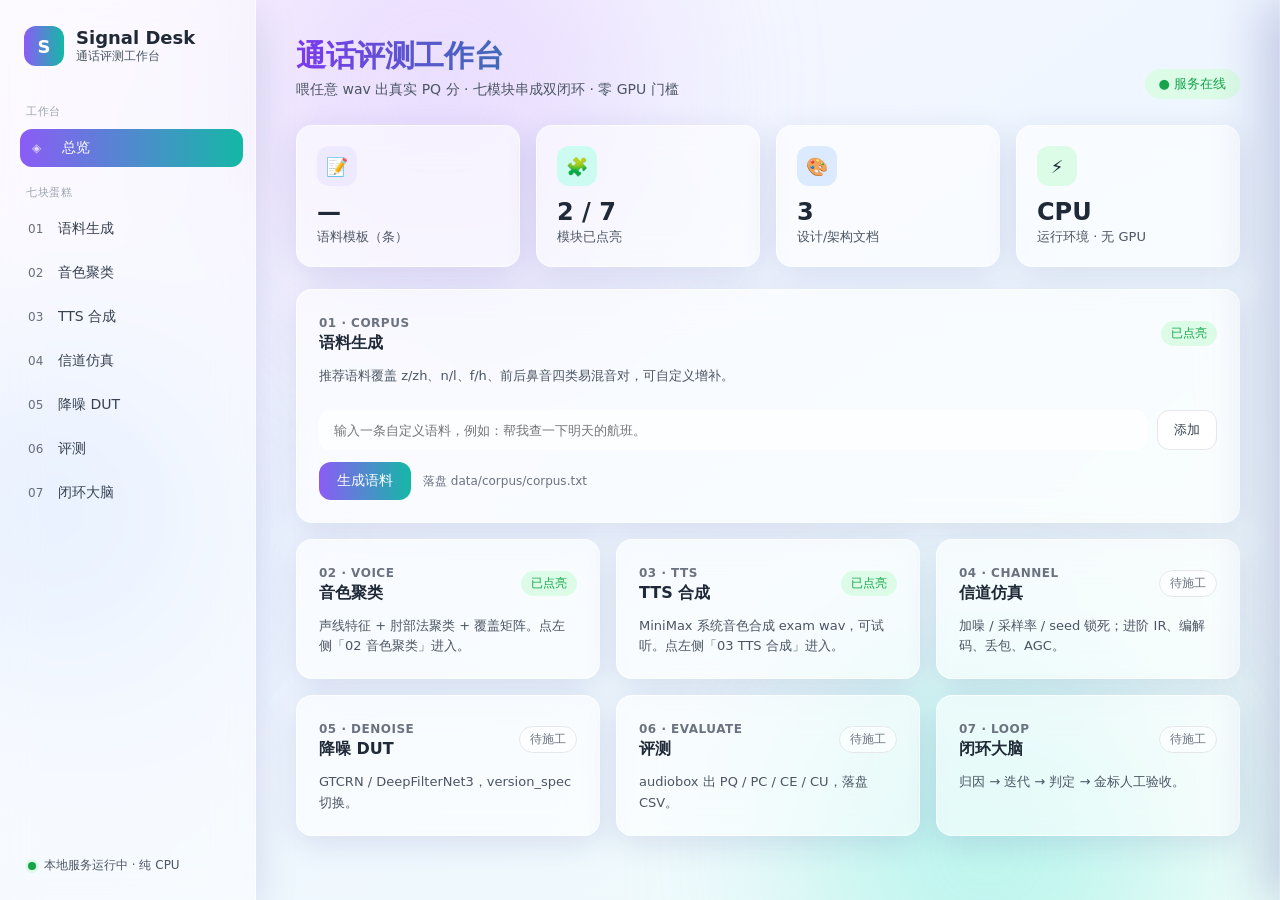
==== app/index.html @ 575373d8 "feat: 前三块最小闭环 + Aurora Glass UI 与 TTS 音色库/榜单抽屉" ====
<!DOCTYPE html>
<html lang="zh-CN">
<head>
<meta charset="UTF-8">
<meta name="viewport" content="width=device-width, initial-scale=1.0">
<title>Signal Desk · 通话评测工作台</title>
<style>
  :root {
    --grad-brand: linear-gradient(to right, #8B5CF6, #14B8A6);
    --grad-heading: linear-gradient(to right, #7C3AED, #0D9488);
    --purple-500: #8B5CF6; --purple-600: #7C3AED;
    --teal-500: #14B8A6; --teal-600: #0D9488;
    --gray-800: #1F2937; --gray-700: #374151; --gray-600: #4B5563;
    --gray-500: #6B7280; --gray-400: #9CA3AF; --gray-200: #E5E7EB; --gray-100: #F3F4F6;
    --ok: #16A34A; --ok-bg: #DCFCE7;
    --bad: #DC2626; --bad-bg: #FEE2E2;
    --info: #2563EB; --info-bg: #DBEAFE;
    --glass: rgba(255,255,255,.58); --glass-border: rgba(255,255,255,.7); --glass-blur: 18px;
    --r-sm: 8px; --r-md: 12px; --r-lg: 16px; --r-full: 9999px;
    --shadow-card: 0 8px 32px rgba(31,38,135,.12);
    --shadow-hover: 0 16px 40px rgba(31,38,135,.2);
    --t-fast: 150ms; --t-base: 250ms; --t-slow: 400ms;
    --ease-out: cubic-bezier(.2,0,0,1); --ease-io: cubic-bezier(.4,0,.2,1);
    --font-sans: ui-sans-serif, system-ui, -apple-system, "Segoe UI", Roboto, "Microsoft YaHei", sans-serif;
  }
  * { box-sizing: border-box; margin: 0; padding: 0; }
  html { scroll-behavior: smooth; }
  body { font-family: var(--font-sans); color: var(--gray-800); background: linear-gradient(to bottom right,#FAF5FF,#EFF6FF,#F0FDFA); min-height: 100vh; display: flex; overflow-x: hidden; }
  .blob { position: fixed; border-radius: 50%; filter: blur(90px); opacity: .35; z-index: 0; pointer-events: none; }
  .blob.b1 { width: 420px; height: 420px; background: #D8B4FE; top: -120px; left: 18%; animation: blob 7s infinite; }
  .blob.b2 { width: 380px; height: 380px; background: #5EEAD4; bottom: -140px; right: 8%; animation: blob 7s infinite; animation-delay: 2s; }
  .blob.b3 { width: 300px; height: 300px; background: #93C5FD; top: 40%; left: -100px; animation: blob 7s infinite; animation-delay: 4s; }

  aside { width: 256px; flex-shrink: 0; background: rgba(255,255,255,.45); backdrop-filter: blur(var(--glass-blur)); -webkit-backdrop-filter: blur(var(--glass-blur)); border-right: 1px solid rgba(255,255,255,.6); box-shadow: 0 12px 40px rgba(31,38,135,.15); padding: 22px 16px; display: flex; flex-direction: column; gap: 6px; position: sticky; top: 0; height: 100vh; z-index: 2; }
  .brand { display: flex; align-items: center; gap: 12px; padding: 4px 8px 20px; }
  .brand .logo { width: 40px; height: 40px; border-radius: var(--r-md); background: var(--grad-brand); display: flex; align-items: center; justify-content: center; color: #fff; font-weight: 600; font-size: 18px; }
  .brand .t { font-size: 18px; font-weight: 600; } .brand .s { font-size: 12px; color: var(--gray-600); }
  .nav-label { font-size: 11px; color: var(--gray-400); letter-spacing: .6px; padding: 12px 10px 4px; text-transform: uppercase; }
  .nav-item { display: flex; align-items: center; gap: 10px; padding: 10px 12px; border-radius: var(--r-md); color: var(--gray-700); font-size: 14px; text-decoration: none; cursor: pointer; transition: transform var(--t-base) var(--ease-io), background var(--t-base) var(--ease-io), color var(--t-base) var(--ease-io); }
  .nav-item:hover { background: rgba(255,255,255,.55); transform: translateX(4px); }
  .nav-item.active { background: var(--grad-brand); color: #fff; transform: translateX(4px); font-weight: 500; }
  .nav-item .num { font-size: 12px; opacity: .75; width: 20px; flex-shrink: 0; }
  .aside-foot { margin-top: auto; padding: 14px 12px 4px; display: flex; align-items: center; gap: 8px; font-size: 12px; color: var(--gray-600); }
  .dot-live { width: 8px; height: 8px; border-radius: 50%; background: var(--ok); box-shadow: 0 0 0 3px var(--ok-bg); }

  main { flex: 1; position: relative; z-index: 1; padding: 36px 40px 60px; max-width: 1280px; margin: 0 auto; width: 100%; }
  .page-head { display: flex; align-items: flex-end; justify-content: space-between; gap: 16px; margin-bottom: 26px; }
  h1 { font-size: 30px; font-weight: 600; letter-spacing: -.4px; background-image: var(--grad-heading); -webkit-background-clip: text; background-clip: text; color: transparent; }
  .subtitle { color: var(--gray-600); font-size: 14px; margin-top: 4px; }
  .chip-live { display: inline-flex; align-items: center; gap: 8px; background: var(--ok-bg); color: var(--ok); border-radius: var(--r-full); padding: 6px 14px; font-size: 13px; font-weight: 500; white-space: nowrap; }
  .back { display: inline-flex; align-items: center; gap: 6px; background: #fff; border: 1px solid var(--gray-200); border-radius: var(--r-md); padding: 8px 14px; font-size: 13px; color: var(--gray-700); cursor: pointer; transition: all var(--t-fast) var(--ease-out); }
  .back:hover { border-color: var(--purple-500); color: var(--purple-600); }
  .head-actions { display: flex; align-items: center; gap: 8px; }

  .kpis { display: grid; grid-template-columns: repeat(4,1fr); gap: 16px; margin-bottom: 22px; }
  .kpi { background: var(--glass); backdrop-filter: blur(var(--glass-blur)); -webkit-backdrop-filter: blur(var(--glass-blur)); border: 1px solid var(--glass-border); border-radius: var(--r-lg); padding: 20px; box-shadow: var(--shadow-card); transition: transform 300ms var(--ease-io), box-shadow 300ms var(--ease-io); }
  .kpi:hover { transform: translateY(-3px); box-shadow: var(--shadow-hover); }
  .kpi .ico { width: 40px; height: 40px; border-radius: var(--r-md); display: flex; align-items: center; justify-content: center; font-size: 18px; margin-bottom: 12px; }
  .kpi .val { font-size: 24px; font-weight: 600; font-variant-numeric: tabular-nums; }
  .kpi .lab { font-size: 13px; color: var(--gray-600); margin-top: 2px; }
  .i-purple { background: #EDE9FE; } .i-teal { background: #CCFBF1; } .i-blue { background: #DBEAFE; } .i-green { background: #DCFCE7; }

  .cards { display: grid; grid-template-columns: repeat(3,1fr); gap: 16px; }
  .card { background: var(--glass); backdrop-filter: blur(var(--glass-blur)); -webkit-backdrop-filter: blur(var(--glass-blur)); border: 1px solid var(--glass-border); border-radius: var(--r-lg); padding: 22px; box-shadow: var(--shadow-card); display: flex; flex-direction: column; gap: 12px; transition: transform 300ms var(--ease-io), box-shadow 300ms var(--ease-io); animation: fadeUp var(--t-slow) var(--ease-out) backwards; }
  .card:hover { transform: translateY(-3px); box-shadow: var(--shadow-hover); }
  .card.wide { grid-column: span 3; }
  .card .top { display: flex; justify-content: space-between; align-items: center; }
  .card .num { color: var(--gray-500); font-size: 12px; font-weight: 600; letter-spacing: .5px; }
  .card h2 { font-size: 16px; margin-top: 2px; }
  .card p { color: var(--gray-600); font-size: 13px; line-height: 1.55; }
  .badge { font-size: 12px; padding: 4px 10px; border-radius: var(--r-full); font-weight: 500; white-space: nowrap; }
  .badge.on { background: var(--ok-bg); color: var(--ok); } .badge.off { background: rgba(255,255,255,.6); color: var(--gray-500); border: 1px solid var(--gray-200); }

  .items { list-style: none; display: flex; flex-direction: column; gap: 8px; }
  .item { display: flex; align-items: center; gap: 10px; background: rgba(255,255,255,.65); border: 1px solid rgba(255,255,255,.8); border-radius: var(--r-md); padding: 9px 12px; font-size: 13px; transition: transform var(--t-fast) var(--ease-out); }
  .item:hover { transform: translateX(3px); }
  .item .scene { background: #EDE9FE; color: var(--purple-600); border-radius: var(--r-full); padding: 2px 9px; font-size: 12px; font-weight: 500; white-space: nowrap; }
  .item .text { flex: 1; } .item .covers { color: var(--gray-500); font-size: 12px; white-space: nowrap; }
  .item .del { border: 0; background: none; color: var(--gray-400); font-size: 16px; cursor: pointer; padding: 0 4px; border-radius: 6px; transition: background var(--t-fast); }
  .item .del:hover { background: #FEE2E2; color: #DC2626; }
  .addrow { display: flex; gap: 10px; }
  .addrow input, .field input, .field select { flex: 1; border: 1px solid rgba(255,255,255,.8); border-radius: var(--r-md); padding: 10px 14px; font-size: 13px; font-family: inherit; background: rgba(255,255,255,.65); color: var(--gray-700); transition: box-shadow var(--t-fast) var(--ease-out); }
  .addrow input:focus, .field input:focus, .field select:focus { outline: none; box-shadow: 0 0 0 2px var(--purple-500); }
  button { font-family: inherit; cursor: pointer; border: 0; transition: transform var(--t-fast) var(--ease-out), box-shadow var(--t-base) var(--ease-out), filter var(--t-fast); }
  .btn-primary { padding: 10px 18px; border-radius: var(--r-md); color: #fff; font-size: 14px; background: var(--grad-brand); }
  .btn-primary:hover { box-shadow: 0 10px 20px rgba(124,58,237,.35); } .btn-primary:active { transform: scale(.98); } .btn-primary:disabled { filter: grayscale(.4); cursor: wait; }
  .btn-ghost { padding: 10px 16px; border-radius: var(--r-md); background: #fff; border: 1px solid var(--gray-200); color: var(--gray-700); font-size: 13px; }
  .btn-ghost:hover { border-color: var(--purple-500); color: var(--purple-600); } .btn-ghost:active { transform: scale(.98); }
  .result { display: none; background: rgba(237,233,254,.7); border-radius: var(--r-md); padding: 14px 16px; font-size: 13px; animation: fadeUp 250ms var(--ease-out); }
  .result.show { display: block; } .result .count { font-size: 20px; font-weight: 600; font-variant-numeric: tabular-nums; }
  .chips { display: flex; flex-wrap: wrap; gap: 8px; margin-top: 8px; }
  .chip { background: #fff; border: 1px solid var(--gray-200); border-radius: var(--r-full); padding: 3px 11px; font-size: 12px; } .chip b { font-variant-numeric: tabular-nums; }
  .muted-sm { color: var(--gray-500); font-size: 12px; }

  /* 02 详情 */
  .field { display: flex; flex-direction: column; gap: 6px; }
  .field label { font-size: 12px; color: var(--gray-600); font-weight: 500; }
  .field select { flex: none; width: 140px; }
  .grid-2 { display: grid; grid-template-columns: 1fr 1fr; gap: 16px; }
  .panel { background: var(--glass); backdrop-filter: blur(var(--glass-blur)); -webkit-backdrop-filter: blur(var(--glass-blur)); border: 1px solid var(--glass-border); border-radius: var(--r-lg); padding: 20px; box-shadow: var(--shadow-card); margin-top: 16px; animation: fadeUp var(--t-slow) var(--ease-out); }
  .panel h3 { font-size: 15px; margin-bottom: 12px; }
  .suggest { display: flex; gap: 12px; flex-wrap: wrap; align-items: center; }
  .suggest .chip-big { background: #fff; border: 1px solid var(--gray-200); border-radius: var(--r-md); padding: 10px 16px; }
  .suggest .chip-big b { font-size: 18px; font-variant-numeric: tabular-nums; display: block; }
  .suggest .chip-big span { font-size: 11px; color: var(--gray-500); }
  .warn { background: var(--bad-bg); color: var(--bad); border-radius: var(--r-md); padding: 10px 14px; font-size: 13px; }
  .ok-hint { background: var(--ok-bg); color: var(--ok); border-radius: var(--r-md); padding: 10px 14px; font-size: 13px; }
  svg.chart { width: 100%; height: 160px; display: block; }
  table { width: 100%; border-collapse: collapse; font-size: 13px; }
  th, td { padding: 8px 10px; text-align: left; border-bottom: 1px solid var(--gray-200); }
  th { color: var(--gray-500); font-weight: 500; font-size: 12px; }
  .matrix th, .matrix td { text-align: center; }
  .matrix td.zero { color: var(--gray-400); }
  .cluster-name { font-weight: 500; }
  .rep { color: var(--gray-500); font-size: 12px; word-break: break-all; }

  /* 03 TTS 音色库 */
  .synth-form { display: flex; flex-direction: column; gap: 14px; }
  .current-voice { display: inline-flex; align-items: center; gap: 10px; background: rgba(255,255,255,.7); border: 1px solid rgba(255,255,255,.9); border-radius: var(--r-md); padding: 10px 14px; min-height: 42px; font-size: 14px; color: var(--gray-700); }
  .current-voice .placeholder { color: var(--gray-400); }
  .current-voice .av { width: 28px; height: 28px; border-radius: 50%; background: var(--grad-brand); color: #fff; display: inline-flex; align-items: center; justify-content: center; font-size: 12px; font-weight: 600; flex-shrink: 0; }
  .voice-library { margin-top: 16px; }
  .lib-head { display: flex; align-items: center; justify-content: space-between; gap: 12px; flex-wrap: wrap; margin-bottom: 12px; }
  .tabs { display: inline-flex; gap: 6px; background: rgba(255,255,255,.45); border: 1px solid rgba(255,255,255,.6); border-radius: var(--r-full); padding: 4px; }
  .tab { padding: 6px 12px; border-radius: var(--r-full); font-size: 13px; color: var(--gray-600); background: transparent; }
  .tab b { font-weight: 600; font-variant-numeric: tabular-nums; }
  .tab.active { background: var(--grad-brand); color: #fff; }
  .search input { min-width: 240px; border: 1px solid rgba(255,255,255,.8); border-radius: var(--r-full); padding: 8px 14px; font-size: 13px; background: rgba(255,255,255,.65); color: var(--gray-700); }
  .search input:focus { outline: none; box-shadow: 0 0 0 2px var(--purple-500); }
  .voice-grid { display: grid; grid-template-columns: repeat(3, 1fr); gap: 20px; }
  .voice-card { position: relative; background: var(--glass); backdrop-filter: blur(var(--glass-blur)); -webkit-backdrop-filter: blur(var(--glass-blur)); border: 1px solid var(--glass-border); border-radius: var(--r-lg); padding: 20px; box-shadow: var(--shadow-card); display: flex; flex-direction: column; gap: 10px; transition: transform var(--t-base) var(--ease-io), box-shadow var(--t-base) var(--ease-io), border-color var(--t-base); animation: fadeUp var(--t-slow) var(--ease-out) backwards; }
  .voice-card:hover { transform: translateY(-3px); box-shadow: var(--shadow-hover); }
  .voice-card.selected { border-color: var(--purple-500); box-shadow: 0 0 0 2px rgba(139,92,246,.25), var(--shadow-card); }
  .voice-top { display: flex; align-items: center; gap: 12px; padding-right: 52px; }
  .voice-avatar { width: 44px; height: 44px; border-radius: 50%; background: var(--grad-brand); color: #fff; display: flex; align-items: center; justify-content: center; font-size: 18px; font-weight: 600; flex-shrink: 0; }
  .voice-name { font-weight: 600; font-size: 15px; line-height: 1.25; white-space: nowrap; overflow: hidden; text-overflow: ellipsis; }
  .voice-desc { color: var(--gray-500); font-size: 12px; line-height: 1.45; display: -webkit-box; -webkit-line-clamp: 2; -webkit-box-orient: vertical; overflow: hidden; }
  .voice-id { color: var(--gray-400); font-size: 10px; white-space: nowrap; overflow: hidden; text-overflow: ellipsis; font-variant-numeric: tabular-nums; }
  .voice-actions { display: flex; gap: 10px; margin-top: auto; }
  .voice-actions .btn-sm { flex: 1; }
  .btn-sm { padding: 6px 12px; border-radius: var(--r-md); font-size: 12px; border: 1px solid var(--gray-200); background: #fff; color: var(--gray-700); }
  .btn-sm:hover { border-color: var(--purple-500); color: var(--purple-600); }
  .btn-sm.primary { background: var(--grad-brand); color: #fff; border: 0; }
  .btn-sm.primary:hover { box-shadow: 0 8px 16px rgba(124,58,237,.3); }
  .btn-sm:disabled { filter: grayscale(.4); cursor: wait; }
  .kind-badge { position: absolute; top: 16px; right: 16px; font-size: 11px; padding: 3px 8px; border-radius: var(--r-full); font-weight: 500; }
  .kind-badge.system { background: #EDE9FE; color: var(--purple-600); }
  .kind-badge.cloning { background: #CCFBF1; color: var(--teal-600); }
  .kind-badge.generation { background: #DBEAFE; color: var(--info); }
  .voice-audio { width: 100%; margin-top: 2px; }
  .pager { display: flex; align-items: center; justify-content: center; gap: 12px; margin-top: 16px; }
  .pager-info { color: var(--gray-500); font-size: 13px; font-variant-numeric: tabular-nums; }
  .pager .btn-sm { padding: 7px 14px; font-size: 13px; }
  .pager button:disabled { opacity: .45; cursor: not-allowed; }
  .sheet-mask { position: fixed; inset: 0; background: rgba(17,24,39,.35); backdrop-filter: blur(2px); -webkit-backdrop-filter: blur(2px); z-index: 20; opacity: 0; pointer-events: none; transition: opacity var(--t-slow) var(--ease-out); }
  .sheet { position: fixed; top: 0; right: 0; height: 100vh; width: min(1240px, 96vw); background: rgba(255,255,255,.82); backdrop-filter: blur(24px); -webkit-backdrop-filter: blur(24px); border-left: 1px solid var(--glass-border); box-shadow: -16px 0 48px rgba(31,38,135,.22); z-index: 21; transform: translateX(100%); transition: transform var(--t-slow) var(--ease-out); display: flex; flex-direction: column; padding: 24px; gap: 16px; }
  .sheet.open { transform: translateX(0); }
  .sheet-mask.open { opacity: 1; pointer-events: auto; }
  .sheet-head { display: flex; align-items: center; justify-content: space-between; gap: 12px; }
  .sheet-head h2 { font-size: 18px; margin-top: 2px; }
  .sheet-close { width: 34px; height: 34px; border-radius: var(--r-md); background: #fff; border: 1px solid var(--gray-200); color: var(--gray-600); font-size: 18px; line-height: 1; flex-shrink: 0; }
  .sheet-close:hover { border-color: var(--purple-500); color: var(--purple-600); }
  .lb-actions { display: flex; align-items: center; gap: 12px; flex-wrap: wrap; }
  .lb-actions input { flex: 1; min-width: 240px; max-width: 100%; border: 1px solid rgba(255,255,255,.8); border-radius: var(--r-md); padding: 9px 12px; font-size: 13px; background: rgba(255,255,255,.65); color: var(--gray-700); }
  .lb-actions input:focus { outline: none; box-shadow: 0 0 0 2px var(--purple-500); }
  .lb-legend { background: rgba(237,233,254,.55); border: 1px solid rgba(255,255,255,.7); border-radius: var(--r-md); font-size: 12px; color: var(--gray-600); }
  .lb-legend summary { display: flex; align-items: center; gap: 8px; flex-wrap: wrap; cursor: pointer; padding: 9px 12px; list-style: none; }
  .lb-legend summary::-webkit-details-marker { display: none; }
  .lg-tag { background: var(--grad-brand); color: #fff; border-radius: var(--r-full); padding: 2px 9px; font-weight: 500; font-size: 11px; }
  .lg-body { display: flex; flex-direction: column; gap: 6px; padding: 0 12px 10px; }
  .lg-note { color: var(--gray-400); }
  .lb-frame { flex: 1; width: 100%; min-height: 0; border: 1px solid var(--gray-200); border-radius: var(--r-md); background: #fff; }

  @keyframes fadeUp { from { opacity: 0; transform: translateY(8px); } to { opacity: 1; transform: none; } }
  @keyframes blob { 0%{transform:translate(0,0) scale(1);} 33%{transform:translate(30px,-50px) scale(1.1);} 66%{transform:translate(-20px,20px) scale(.9);} 100%{transform:translate(0,0) scale(1);} }
  @media (min-width: 1600px) { main { max-width: 1520px; } }
  @media (min-width: 1920px) { main { max-width: 1680px; } }
  @media (prefers-reduced-motion: reduce) { *, *::before, *::after { animation: none !important; transition: none !important; } html { scroll-behavior: auto; } }
  @media (max-width: 1100px) { .kpis { grid-template-columns: repeat(2,1fr); } .cards { grid-template-columns: repeat(2,1fr); } .card.wide { grid-column: span 2; } .grid-2 { grid-template-columns: 1fr; } .voice-grid { grid-template-columns: repeat(2,1fr); } }
  @media (max-width: 720px) { .voice-grid { grid-template-columns: 1fr; } .lib-head { flex-direction: column; align-items: stretch; } .search input { width: 100%; min-width: 0; } }
</style>
</head>
<body>
  <div class="blob b1"></div><div class="blob b2"></div><div class="blob b3"></div>

  <aside>
    <div class="brand"><div class="logo">S</div><div><div class="t">Signal Desk</div><div class="s">通话评测工作台</div></div></div>
    <div class="nav-label">工作台</div>
    <a class="nav-item active" onclick="showView('overview')"><span class="num">◈</span>总览</a>
    <div class="nav-label">七块蛋糕</div>
    <a class="nav-item" onclick="showView('overview','m01')"><span class="num">01</span>语料生成</a>
    <a class="nav-item" onclick="showView('voice')"><span class="num">02</span>音色聚类</a>
    <a class="nav-item" onclick="showView('tts')"><span class="num">03</span>TTS 合成</a>
    <a class="nav-item" onclick="showView('overview','m04')"><span class="num">04</span>信道仿真</a>
    <a class="nav-item" onclick="showView('overview','m05')"><span class="num">05</span>降噪 DUT</a>
    <a class="nav-item" onclick="showView('overview','m06')"><span class="num">06</span>评测</a>
    <a class="nav-item" onclick="showView('overview','m07')"><span class="num">07</span>闭环大脑</a>
    <div class="aside-foot"><span class="dot-live"></span>本地服务运行中 · 纯 CPU</div>
  </aside>

  <main>
    <!-- 总览视图 -->
    <div id="view-overview">
      <div class="page-head">
        <div><h1>通话评测工作台</h1><div class="subtitle">喂任意 wav 出真实 PQ 分 · 七模块串成双闭环 · 零 GPU 门槛</div></div>
        <span class="chip-live">● 服务在线</span>
      </div>
      <div class="kpis">
        <div class="kpi"><div class="ico i-purple">📝</div><div class="val" id="kpiCorpus">—</div><div class="lab">语料模板（条）</div></div>
        <div class="kpi"><div class="ico i-teal">🧩</div><div class="val">2 / 7</div><div class="lab">模块已点亮</div></div>
        <div class="kpi"><div class="ico i-blue">🎨</div><div class="val">3</div><div class="lab">设计/架构文档</div></div>
        <div class="kpi"><div class="ico i-green">⚡</div><div class="val">CPU</div><div class="lab">运行环境 · 无 GPU</div></div>
      </div>
      <div class="cards">
        <section class="card wide" id="m01" style="animation-delay:40ms">
          <div class="top"><div><span class="num">01 · CORPUS</span><h2>语料生成</h2></div><span class="badge on">已点亮</span></div>
          <p>推荐语料覆盖 z/zh、n/l、f/h、前后鼻音四类易混音对，可自定义增补。</p>
          <ul class="items" id="items"></ul>
          <div class="addrow"><input id="customInput" type="text" maxlength="60" placeholder="输入一条自定义语料，例如：帮我查一下明天的航班。"><button class="btn-ghost" onclick="addCustom()">添加</button></div>
          <div style="display:flex;align-items:center;gap:12px;"><button class="btn-primary" id="genBtn" onclick="generate()">生成语料</button><span class="muted-sm">落盘 data/corpus/corpus.txt</span></div>
          <div class="result" id="result"><div><span class="count" id="count">0</span> 条 · <span class="muted-sm" id="status"></span></div><div class="chips" id="chips"></div></div>
        </section>
        <section class="card" id="m02" style="animation-delay:80ms"><div class="top"><div><span class="num">02 · VOICE</span><h2>音色聚类</h2></div><span class="badge on">已点亮</span></div><p>声线特征 + 肘部法聚类 + 覆盖矩阵。点左侧「02 音色聚类」进入。</p></section>
        <section class="card" id="m03" style="animation-delay:120ms"><div class="top"><div><span class="num">03 · TTS</span><h2>TTS 合成</h2></div><span class="badge on">已点亮</span></div><p>MiniMax 系统音色合成 exam wav，可试听。点左侧「03 TTS 合成」进入。</p></section>
        <section class="card" id="m04" style="animation-delay:160ms"><div class="top"><div><span class="num">04 · CHANNEL</span><h2>信道仿真</h2></div><span class="badge off">待施工</span></div><p>加噪 / 采样率 / seed 锁死；进阶 IR、编解码、丢包、AGC。</p></section>
        <section class="card" id="m05" style="animation-delay:200ms"><div class="top"><div><span class="num">05 · DENOISE</span><h2>降噪 DUT</h2></div><span class="badge off">待施工</span></div><p>GTCRN / DeepFilterNet3，version_spec 切换。</p></section>
        <section class="card" id="m06" style="animation-delay:240ms"><div class="top"><div><span class="num">06 · EVALUATE</span><h2>评测</h2></div><span class="badge off">待施工</span></div><p>audiobox 出 PQ / PC / CE / CU，落盘 CSV。</p></section>
        <section class="card" id="m07" style="animation-delay:280ms"><div class="top"><div><span class="num">07 · LOOP</span><h2>闭环大脑</h2></div><span class="badge off">待施工</span></div><p>归因 → 迭代 → 判定 → 金标人工验收。</p></section>
      </div>
    </div>

    <!-- 02 音色聚类详情视图 -->
    <div id="view-voice" hidden>
      <div class="page-head">
        <div><h1>音色聚类</h1><div class="subtitle">02 · VOICE · 声线特征提取 + KMeans + 覆盖矩阵</div></div>
        <span class="back" onclick="showView('overview')">← 返回总览</span>
      </div>
      <div class="card">
        <div class="top"><div><span class="num">配置</span><h2>聚类设置</h2></div><span class="badge on">可运行</span></div>
        <div class="grid-2">
          <div class="field"><label>音色样本目录</label><input id="vFolder" type="text" value="C:\Users\Administrator\Desktop\音源"></div>
          <div class="field"><label>簇数 K（自动 = 肘部法 + 轮廓系数）</label>
            <select id="vK">
              <option value="auto" selected>自动建议</option>
              <option value="2">2</option><option value="3">3</option><option value="4">4</option>
              <option value="5">5</option><option value="6">6</option><option value="7">7</option><option value="8">8</option>
            </select>
          </div>
        </div>
        <div style="display:flex;align-items:center;gap:12px;"><button class="btn-primary" id="vBtn" onclick="analyzeVoice()">开始聚类</button><span class="muted-sm">特征：F0 + F1/F2/F3 + MFCC · 落盘 data/voice/</span></div>
      </div>
      <div id="vResult"></div>
    </div>

    <!-- 03 TTS 合成详情视图 -->
    <div id="view-tts" hidden>
      <div class="page-head">
        <div><h1>TTS 合成</h1><div class="subtitle">03 · TTS · MiniMax 音色库 · 选音色合成 exam wav</div></div>
        <div class="head-actions">
          <button class="btn-ghost" onclick="openLeaderboard()">TTS 榜单 ↗</button>
          <span class="back" onclick="showView('overview')">← 返回总览</span>
        </div>
      </div>

      <div class="card">
        <div class="top"><div><span class="num">合成设置</span><h2>文本与音色</h2></div><span class="badge on">可运行</span></div>
        <div class="synth-form">
          <div class="field"><label>文本</label><input id="ttsText" type="text" value="喂，您好，请问有什么可以帮您？"></div>
          <div class="field"><label>当前音色</label><div class="current-voice" id="currentVoice"><span class="placeholder">请从下方音色库选择</span></div></div>
          <div style="display:flex;align-items:center;gap:12px;"><button class="btn-primary" id="ttsBtn" onclick="ttsSynth()">合成</button><span class="muted-sm">key 由后端从本机 .env 读取，前端不接触</span></div>
        </div>
      </div>

      <div class="voice-library">
        <div class="lib-head">
          <div class="search"><input id="voiceSearch" type="text" placeholder="模糊搜索音色名称或 ID" oninput="onVoiceSearch()"></div>
          <div class="tabs" id="voiceTabs">
            <button class="tab active" data-kind="all" onclick="setVoiceKind('all')">全部 <b id="cntAll">0</b></button>
            <button class="tab" data-kind="system" onclick="setVoiceKind('system')">系统 <b id="cntSystem">0</b></button>
            <button class="tab" data-kind="cloning" onclick="setVoiceKind('cloning')">克隆 <b id="cntCloning">0</b></button>
          </div>
        </div>
        <div class="voice-grid" id="voiceGrid"></div>
        <div class="pager">
          <button class="btn-sm" id="prevPage" onclick="changePage(-1)">‹ 上一页</button>
          <span class="pager-info" id="pageInfo">—</span>
          <button class="btn-sm" id="nextPage" onclick="changePage(1)">下一页 ›</button>
        </div>
      </div>

      <div id="ttsResult"></div>
    </div>
  </main>

  <div class="sheet-mask" id="lbMask" onclick="closeLeaderboard()"></div>
  <div class="sheet" id="lbSheet">
    <div class="sheet-head">
      <div><span class="num">实时榜单</span><h2>TTS 实时榜单</h2></div>
      <button class="sheet-close" onclick="closeLeaderboard()" title="关闭">×</button>
    </div>
    <details class="lb-legend">
      <summary>
        <span class="lg-tag">中文对照</span>
        列名中文化 · 品牌/模型名保留原文
      </summary>
      <div class="lg-body">
        <div>Rank 排名 · Range 区间 · Creator 厂商 · Model 模型 · Elo 评分 · 95% CI 置信区间 · Samples 样本数 · Arena Voices 音色数 · Released 发布 · API Pricing 定价</div>
        <div class="lg-note">品牌/模型名（Qwen、MiniMax、Google 等）保留原文</div>
      </div>
    </details>
    <div class="lb-actions">
      <input id="lbUrl" type="text" placeholder="粘贴榜单网址">
      <button class="btn-ghost" onclick="applyLeaderboard()">应用</button>
      <button class="btn-ghost" onclick="openLeaderboardExternal()">新窗口打开 ↗</button>
    </div>
    <iframe id="lbFrame" class="lb-frame" referrerpolicy="no-referrer" translate="no" title="TTS 实时榜单"></iframe>
  </div>

<script>
let items = [];
let voices = [];
let selectedVoiceId = null;
let voiceKind = "all";
let voicePage = 1;
const VOICE_PAGE_SIZE = 12;
const LB_DEFAULT = "https://artificialanalysis.ai/text-to-speech/leaderboard/provider-voice";
function esc(s){ return String(s).replace(/[&<>"']/g,c=>({"&":"&amp;","<":"&lt;",">":"&gt;",'"':"&quot;","'":"&#39;"}[c])); }
function showView(name, anchor){
  document.getElementById("view-overview").hidden = name !== "overview";
  document.getElementById("view-voice").hidden = name !== "voice";
  document.getElementById("view-tts").hidden = name !== "tts";
  document.querySelectorAll(".nav-item").forEach(a=>a.classList.remove("active"));
  const key = name === "overview" ? "◈总览" : (name === "voice" ? "02音色聚类" : (name === "tts" ? "03TTS合成" : "◈总览"));
  const navs = document.querySelectorAll(".nav-item");
  navs.forEach(a=>{ const txt=a.textContent.trim().replace(/\s+/g,""); if(txt.startsWith(key)) a.classList.add("active"); });
  if(name === "overview" && anchor){ const el=document.getElementById(anchor); if(el) el.scrollIntoView({behavior:"smooth"}); }
}
async function init(){
  try{ const r=await fetch("/api/corpus/templates"); const d=await r.json(); items=d.templates.slice(0,4).map(t=>({...t})); document.getElementById("kpiCorpus").textContent=d.templates.length; }catch(e){ items=[]; }
  initTts();
  render();
}

/* ---------- 03 TTS ---------- */
async function initTts(){
  try{
    const r=await fetch("/api/tts/voices"); const d=await r.json();
    voices=d.voices||[];
    voices.sort((a,b)=>((a.description?0:1)-(b.description?0:1)));
    document.getElementById("cntAll").textContent=voices.length;
    document.getElementById("cntSystem").textContent=voices.filter(v=>v.kind==="system").length;
    document.getElementById("cntCloning").textContent=voices.filter(v=>v.kind==="cloning").length;
    const first=voices.find(v=>v.kind==="system")||voices[0];
    if(first) selectVoice(first.voice_id,false);
    renderVoiceLibrary();
  }catch(e){}
}
function setVoiceKind(k){
  voiceKind=k;
  voicePage=1;
  document.querySelectorAll("#voiceTabs .tab").forEach(b=>b.classList.toggle("active",b.dataset.kind===k));
  renderVoiceLibrary();
}
function onVoiceSearch(){
  voicePage=1;
  renderVoiceLibrary();
}
function changePage(d){
  voicePage+=d;
  renderVoiceLibrary();
}
function loadLeaderboard(){
  const url=localStorage.getItem("ttsLeaderboardUrl")||LB_DEFAULT;
  const input=document.getElementById("lbUrl");
  const frame=document.getElementById("lbFrame");
  if(input) input.value=url;
  if(frame && frame.getAttribute("src")!==url) frame.src=url;
}
function applyLeaderboard(){
  const input=document.getElementById("lbUrl");
  const url=(input.value||"").trim();
  if(!url) return;
  localStorage.setItem("ttsLeaderboardUrl",url);
  document.getElementById("lbFrame").src=url;
}
function openLeaderboard(){
  loadLeaderboard();
  document.getElementById("lbMask").classList.add("open");
  document.getElementById("lbSheet").classList.add("open");
  document.body.style.overflow="hidden";
}
function closeLeaderboard(){
  document.getElementById("lbMask").classList.remove("open");
  document.getElementById("lbSheet").classList.remove("open");
  document.body.style.overflow="";
}
function openLeaderboardExternal(){
  const url=(document.getElementById("lbUrl").value||LB_DEFAULT).trim();
  window.open(url,"_blank","noopener");
}
function selectVoice(voice_id,scroll){
  selectedVoiceId=voice_id;
  const v=voices.find(x=>x.voice_id===voice_id);
  const el=document.getElementById("currentVoice");
  if(v){
    el.innerHTML=`<span class="av">${esc((v.name||"音").trim().charAt(0))}</span><span>${esc(v.name)}</span><span class="muted-sm">${esc(v.voice_id)}</span>`;
  }else{
    el.innerHTML=`<span class="placeholder">请从下方音色库选择</span>`;
  }
  renderVoiceLibrary();
  if(scroll) el.scrollIntoView({behavior:"smooth",block:"center"});
}
function renderVoiceLibrary(){
  const q=(document.getElementById("voiceSearch").value||"").trim().toLowerCase();
  const grid=document.getElementById("voiceGrid");
  const list=voices.filter(v=>{
    const okKind=voiceKind==="all"||v.kind===voiceKind;
    const okQ=!q||(v.name||"").toLowerCase().includes(q)||(v.voice_id||"").toLowerCase().includes(q);
    return okKind&&okQ;
  });
  const totalPages=Math.max(1,Math.ceil(list.length/VOICE_PAGE_SIZE));
  if(voicePage>totalPages) voicePage=totalPages;
  if(voicePage<1) voicePage=1;
  const start=(voicePage-1)*VOICE_PAGE_SIZE;
  const pageList=list.slice(start,start+VOICE_PAGE_SIZE);
  const prev=document.getElementById("prevPage");
  const next=document.getElementById("nextPage");
  const info=document.getElementById("pageInfo");
  if(info) info.textContent=`第 ${voicePage} / ${totalPages} 页 · 共 ${list.length} 个`;
  if(prev) prev.disabled=voicePage<=1;
  if(next) next.disabled=voicePage>=totalPages;
  if(!pageList.length){ grid.innerHTML=`<div class="panel" style="margin-top:0;grid-column:1/-1">没有匹配的音色。</div>`; return; }
  grid.innerHTML=pageList.map((v,i)=>{
    const selected=v.voice_id===selectedVoiceId;
    const kindLabel=v.kind==="cloning"?"克隆":(v.kind==="generation"?"生成":"系统");
    return `<div class="voice-card ${selected?"selected":""}" style="animation-delay:${Math.min(i*12,240)}ms">
      ${v.kind?`<span class="kind-badge ${esc(v.kind)}">${kindLabel}</span>`:""}
      <div class="voice-top"><div class="voice-avatar">${esc((v.name||"音").trim().charAt(0))}</div><div class="voice-name" title="${esc(v.name)}">${esc(v.name)}</div></div>
      <div class="voice-desc" title="${esc(v.description||"")}">${esc(v.description||"暂无描述")}</div>
      <div class="voice-id" title="${esc(v.voice_id)}">${esc(v.voice_id)}</div>
      <div class="voice-actions">
        <button class="btn-sm ${selected?"primary":""}" onclick="selectVoice('${esc(v.voice_id)}',true)">${selected?"已选用":"选用"}</button>
        <button class="btn-sm" onclick="previewVoice(this,'${esc(v.voice_id)}')">▶ 试听</button>
      </div>
    </div>`;
  }).join("");
}
async function previewVoice(btn,voice_id){
  btn.disabled=true; btn.textContent="合成中…";
  try{
    const r=await fetch("/api/tts/synthesize",{method:"POST",headers:{"Content-Type":"application/json"},body:JSON.stringify({text:"你好，这是音色试听。",voice_id})});
    const d=await r.json();
    if(d.status!=="ok") throw new Error(d.message||"试听失败");
    const card=btn.closest(".voice-card");
    let a=card.querySelector(".voice-audio");
    if(!a){ a=document.createElement("audio"); a.className="voice-audio"; a.controls=true; card.appendChild(a); }
    a.src="/api/tts/audio/"+encodeURIComponent(d.filename);
    a.play().catch(()=>{});
    btn.textContent="■ 停止";
    btn.onclick=function(){ if(a.paused){ a.play(); btn.textContent="■ 停止"; } else { a.pause(); btn.textContent="▶ 试听"; } };
  }catch(e){
    btn.textContent="▶ 重试";
  }finally{
    btn.disabled=false;
  }
}
async function ttsSynth(){
  if(!selectedVoiceId){ document.getElementById("ttsResult").innerHTML=`<div class="panel"><div class="warn">请先从音色库选用一个音色。</div></div>`; return; }
  const btn=document.getElementById("ttsBtn"); btn.disabled=true; btn.textContent="合成中…";
  const text=document.getElementById("ttsText").value.trim();
  if(!text){ document.getElementById("ttsResult").innerHTML=`<div class="panel"><div class="warn">文本不能为空。</div></div>`; btn.disabled=false; btn.textContent="合成"; return; }
  try{
    const r=await fetch("/api/tts/synthesize",{method:"POST",headers:{"Content-Type":"application/json"},body:JSON.stringify({text,voice_id:selectedVoiceId})});
    const d=await r.json();
    if(d.status!=="ok"){ document.getElementById("ttsResult").innerHTML=`<div class="panel"><div class="warn">${esc(d.message||"失败")}</div></div>`; return; }
    document.getElementById("ttsResult").innerHTML=`
      <div class="panel"><h3>合成结果</h3>
        <audio controls src="/api/tts/audio/${encodeURIComponent(d.filename)}" style="width:100%"></audio>
        <p class="muted-sm" style="margin-top:10px">${esc(d.filename)} · ${(d.bytes/1024).toFixed(1)} KB · 落盘 data/tts/</p>
      </div>`;
  }catch(e){ document.getElementById("ttsResult").innerHTML=`<div class="panel"><div class="warn">调用失败：${esc(e.message)}</div></div>`; }
  finally{ btn.disabled=false; btn.textContent="合成"; }
}
function render(){
  const ul=document.getElementById("items"); ul.innerHTML="";
  items.forEach((it,i)=>{ const li=document.createElement("li"); li.className="item";
    li.innerHTML=`<span class="scene">${esc(it.scene)}</span><span class="text">${esc(it.text)}</span><span class="covers">${esc((it.covers||[]).join(" / "))}</span><button class="del" title="删除" onclick="removeItem(${i})">×</button>`;
    ul.appendChild(li); });
}
function addCustom(){ const inp=document.getElementById("customInput"); const t=inp.value.trim(); if(!t) return; items.push({id:"CUST"+(items.length+1),scene:"自定义",text:t,covers:[]}); inp.value=""; render(); }
function removeItem(i){ items.splice(i,1); render(); }
async function generate(){
  const btn=document.getElementById("genBtn"); btn.disabled=true; btn.textContent="生成中…";
  try{ const r=await fetch("/api/corpus/generate",{method:"POST",headers:{"Content-Type":"application/json"},body:JSON.stringify({items:items.map(({scene,text,covers})=>({scene,text,covers}))})});
    const d=await r.json(); document.getElementById("count").textContent=d.count; document.getElementById("status").textContent=d.file.split(/[\\/]/).slice(-2).join("/");
    const chips=document.getElementById("chips"); chips.innerHTML="";
    for(const [p,n] of Object.entries(d.coverage)){ const s=document.createElement("span"); s.className="chip"; s.innerHTML=p+" · <b>"+n+"</b> 条"; chips.appendChild(s); }
    document.getElementById("result").classList.add("show");
  }catch(e){ alert("调用失败："+e.message); }finally{ btn.disabled=false; btn.textContent="生成语料"; }
}

/* ---------- 02 音色聚类 ---------- */
async function analyzeVoice(){
  const btn=document.getElementById("vBtn"); btn.disabled=true; btn.textContent="聚类中…";
  const folder=document.getElementById("vFolder").value.trim();
  const kSel=document.getElementById("vK").value; const k=kSel==="auto"?null:parseInt(kSel);
  try{
    const r=await fetch("/api/voice/analyze",{method:"POST",headers:{"Content-Type":"application/json"},body:JSON.stringify({folder,k})});
    const d=await r.json();
    if(d.status!=="ok"){ document.getElementById("vResult").innerHTML=`<div class="panel"><div class="warn">${esc(d.message||"失败")}</div></div>`; return; }
    renderVoice(d);
  }catch(e){ document.getElementById("vResult").innerHTML=`<div class="panel"><div class="warn">调用失败：${esc(e.message)}</div></div>`; }
  finally{ btn.disabled=false; btn.textContent="开始聚类"; }
}
function renderVoice(d){
  const s=d.suggestion||{};
  const agree=(s.k_elbow===s.k_silhouette);
  const hint=agree
    ? `<div class="ok-hint">肘部法与轮廓系数一致：建议 K=${s.k_silhouette}，已采用。</div>`
    : `<div class="warn">肘部建议 K=${s.k_elbow}，轮廓系数建议 K=${s.k_silhouette}（当前采用 ${d.n_clusters}）。两法不一致且轮廓系数偏低，说明样本声线重叠较多，建议手动调 K 或补充样本。</div>`;
  document.getElementById("vResult").innerHTML=`
    <div class="panel"><h3>建议簇数</h3>
      <div class="suggest">
        <div class="chip-big"><b>${s.k_elbow}</b><span>肘部法建议</span></div>
        <div class="chip-big"><b>${s.k_silhouette}</b><span>轮廓系数建议</span></div>
        <div class="chip-big"><b>${d.n_clusters}</b><span>本次采用 K</span></div>
      </div>
      <div style="margin-top:10px">${hint}</div>
    </div>
    <div class="panel"><h3>肘部曲线（Inertia 随 K）</h3>${curveSvg(s.curve)}</div>
    <div class="panel"><h3>簇摘要（${d.n_valid} 个样本 · ${d.n_clusters} 簇）</h3>${clustersTable(d.clusters)}</div>
    <div class="panel"><h3>覆盖矩阵（行 = F0 基频档 · 列 = F1 声道档）</h3>${matrixTable(d)}</div>`;
}
function curveSvg(curve){
  if(!curve||!curve.length) return "";
  const w=900,h=150,pad=30;
  const ks=curve.map(c=>c.k);
  const inert=curve.map(c=>c.inertia);
  const imin=Math.min(...inert),imax=Math.max(...inert);
  const x=k=>pad+(k-ks[0])/(ks[ks.length-1]-ks[0])*(w-2*pad);
  const yi=v=>h-pad-(v-imin)/(imax-imin+1e-9)*(h-2*pad);
  let pts=curve.map(c=>`${x(c.k)},${yi(c.inertia)}`).join(" ");
  const elb=curve.find(c=>c.k===((window.__elbowK))); // 占位，不用
  return `<svg class="chart" viewBox="0 0 ${w} ${h}">
    <line x1="${pad}" y1="${h-pad}" x2="${w-pad}" y2="${h-pad}" stroke="#E5E7EB"/>
    <line x1="${pad}" y1="${pad}" x2="${pad}" y2="${h-pad}" stroke="#E5E7EB"/>
    <polyline points="${pts}" fill="none" stroke="#8B5CF6" stroke-width="2.5"/>
    ${curve.map(c=>`<circle cx="${x(c.k)}" cy="${yi(c.inertia)}" r="4" fill="#8B5CF6"><title>K=${c.k} · inertia ${c.inertia}</title></circle>`).join("")}
    ${curve.map(c=>`<text x="${x(c.k)}" y="${h-pad+16}" font-size="11" fill="#6B7280" text-anchor="middle">${c.k}</text>`).join("")}
  </svg>`;
}
function clustersTable(clusters){
  let rows=clusters.map(c=>`<tr>
    <td><b>${esc(c.name)}</b></td><td>${c.count}</td><td>${c.f0_min}~${c.f0_max} Hz</td>
    <td><div>${esc(c.representative)}</div></td></tr>`).join("");
  return `<table><thead><tr><th>簇（客观命名）</th><th>样本数</th><th>F0 范围</th><th>代表样本</th></tr></thead><tbody>${rows}</tbody></table>`;
}
function matrixTable(d){
  const m=d.coverage_matrix, fb=d.f0_bins, f1b=d.f1_bins;
  const max=Math.max(1,...m.flat());
  let head=`<tr><th>F0 \\ F1</th>${f1b.labels.map(l=>`<th>${l}<br><span style="font-weight:400">${f1b.names[f1b.labels.indexOf(l)]}</span></th>`).join("")}</tr>`;
  let body=m.map((row,i)=>{
    let cells=row.map(v=>{
      const a=v/max; const bg=v>0?`background:rgba(139,92,246,${(0.12+a*0.7).toFixed(2)})`:"";
      return `<td class="${v===0?'zero':''}" style="${bg}">${v}</td>`;
    }).join("");
    return `<tr><th>${fb.labels[i]}<br><span style="font-weight:400">${fb.names[i]}</span></th>${cells}</tr>`;
  }).join("");
  return `<table class="matrix"><thead>${head}</thead><tbody>${body}</tbody></table>
    <p class="muted-sm" style="margin-top:8px">空格 = 该人群区间没有样本；颜色越深 = 样本越多。</p>`;
}
init();
const initialView = new URLSearchParams(location.search).get("view");
if (initialView === "voice" || initialView === "tts") showView(initialView);
</script>
</body>
</html>
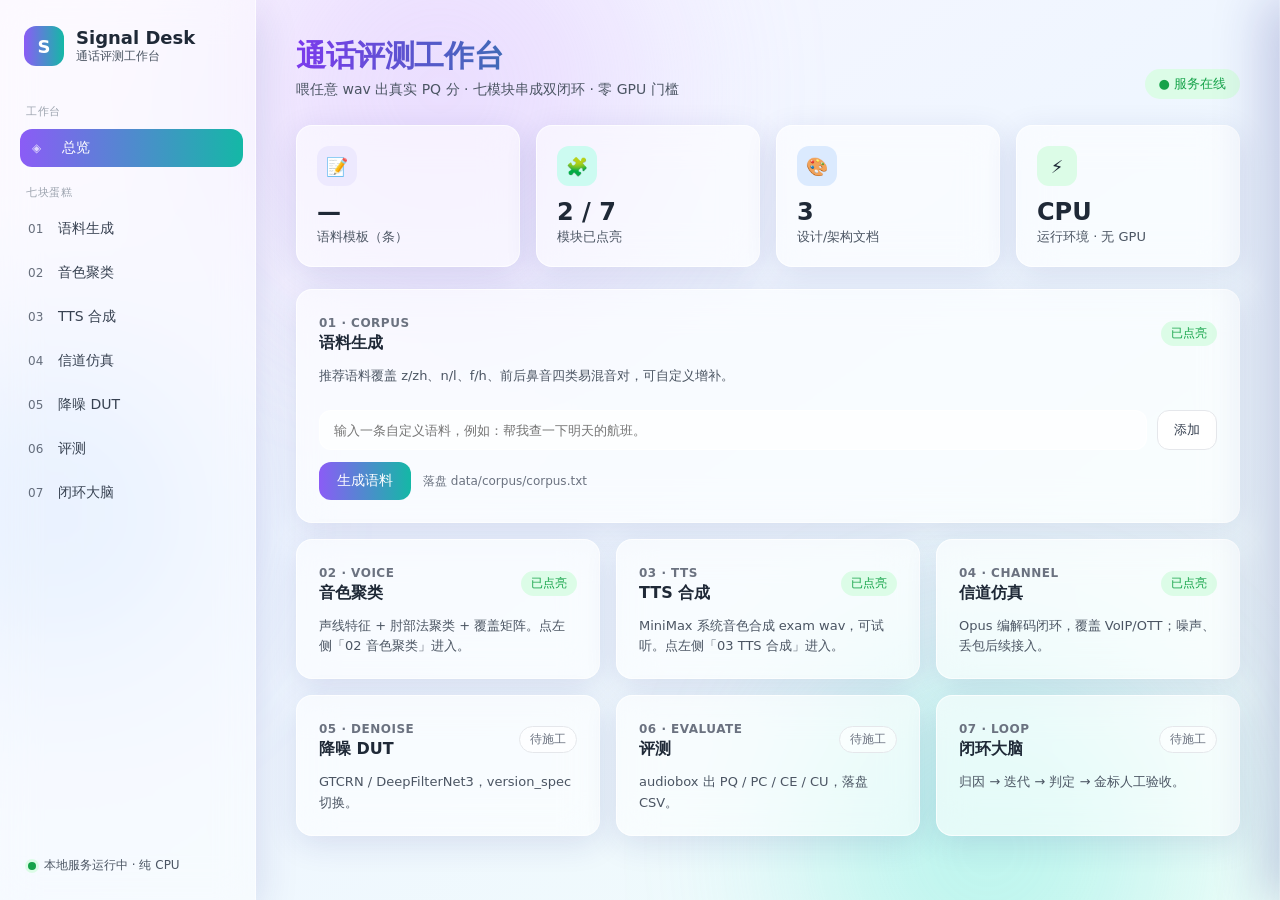
==== commit 6ba50e53: "feat: 04 信道仿真 Opus 编解码闭环 + 03 目录统一到 exam + ADR-002" ====
--- a/app/index.html
+++ b/app/index.html
@@ -191,7 +191,7 @@
     <a class="nav-item" onclick="showView('overview','m01')"><span class="num">01</span>语料生成</a>
     <a class="nav-item" onclick="showView('voice')"><span class="num">02</span>音色聚类</a>
     <a class="nav-item" onclick="showView('tts')"><span class="num">03</span>TTS 合成</a>
-    <a class="nav-item" onclick="showView('overview','m04')"><span class="num">04</span>信道仿真</a>
+    <a class="nav-item" onclick="showView('channel')"><span class="num">04</span>信道仿真</a>
     <a class="nav-item" onclick="showView('overview','m05')"><span class="num">05</span>降噪 DUT</a>
     <a class="nav-item" onclick="showView('overview','m06')"><span class="num">06</span>评测</a>
     <a class="nav-item" onclick="showView('overview','m07')"><span class="num">07</span>闭环大脑</a>
@@ -222,7 +222,7 @@
         </section>
         <section class="card" id="m02" style="animation-delay:80ms"><div class="top"><div><span class="num">02 · VOICE</span><h2>音色聚类</h2></div><span class="badge on">已点亮</span></div><p>声线特征 + 肘部法聚类 + 覆盖矩阵。点左侧「02 音色聚类」进入。</p></section>
         <section class="card" id="m03" style="animation-delay:120ms"><div class="top"><div><span class="num">03 · TTS</span><h2>TTS 合成</h2></div><span class="badge on">已点亮</span></div><p>MiniMax 系统音色合成 exam wav，可试听。点左侧「03 TTS 合成」进入。</p></section>
-        <section class="card" id="m04" style="animation-delay:160ms"><div class="top"><div><span class="num">04 · CHANNEL</span><h2>信道仿真</h2></div><span class="badge off">待施工</span></div><p>加噪 / 采样率 / seed 锁死；进阶 IR、编解码、丢包、AGC。</p></section>
+        <section class="card" id="m04" style="animation-delay:160ms"><div class="top"><div><span class="num">04 · CHANNEL</span><h2>信道仿真</h2></div><span class="badge on">已点亮</span></div><p>Opus 编解码闭环，覆盖 VoIP/OTT；噪声、丢包后续接入。</p></section>
         <section class="card" id="m05" style="animation-delay:200ms"><div class="top"><div><span class="num">05 · DENOISE</span><h2>降噪 DUT</h2></div><span class="badge off">待施工</span></div><p>GTCRN / DeepFilterNet3，version_spec 切换。</p></section>
         <section class="card" id="m06" style="animation-delay:240ms"><div class="top"><div><span class="num">06 · EVALUATE</span><h2>评测</h2></div><span class="badge off">待施工</span></div><p>audiobox 出 PQ / PC / CE / CU，落盘 CSV。</p></section>
         <section class="card" id="m07" style="animation-delay:280ms"><div class="top"><div><span class="num">07 · LOOP</span><h2>闭环大脑</h2></div><span class="badge off">待施工</span></div><p>归因 → 迭代 → 判定 → 金标人工验收。</p></section>
@@ -290,6 +290,25 @@
 
       <div id="ttsResult"></div>
     </div>
+
+    <!-- 04 信道仿真详情视图 -->
+    <div id="view-channel" hidden>
+      <div class="page-head">
+        <div><h1>信道仿真</h1><div class="subtitle">04 · CHANNEL · Opus 编解码闭环（VoIP/OTT）</div></div>
+        <span class="back" onclick="showView('overview')">← 返回总览</span>
+      </div>
+      <div class="card">
+        <div class="top"><div><span class="num">信道配方</span><h2>Opus 编解码</h2></div><span class="badge on">可运行</span></div>
+        <div class="grid-2">
+          <div class="field"><label>输入 wav（data/exam）</label><select id="chInput"></select></div>
+          <div class="field"><label>带宽档</label><select id="chBandwidth" onchange="onBandwidthChange()"></select></div>
+        </div>
+        <div class="field"><label>自动参数</label><div class="muted-sm" id="chAutoHint">码率按带宽自动锁定 · VBR</div></div>
+        <div class="field"><label>seed</label><input id="chSeed" type="number" value="42"></div>
+        <div style="display:flex;align-items:center;gap:12px;"><button class="btn-primary" id="chBtn" onclick="runChannel()">施加信道</button><span class="muted-sm">Opus 编解码 → degraded wav · 落盘 data/matrix/</span></div>
+      </div>
+      <div id="chResult"></div>
+    </div>
   </main>
 
   <div class="sheet-mask" id="lbMask" onclick="closeLeaderboard()"></div>
@@ -329,8 +348,9 @@
   document.getElementById("view-overview").hidden = name !== "overview";
   document.getElementById("view-voice").hidden = name !== "voice";
   document.getElementById("view-tts").hidden = name !== "tts";
+  document.getElementById("view-channel").hidden = name !== "channel";
   document.querySelectorAll(".nav-item").forEach(a=>a.classList.remove("active"));
-  const key = name === "overview" ? "◈总览" : (name === "voice" ? "02音色聚类" : (name === "tts" ? "03TTS合成" : "◈总览"));
+  const key = name === "overview" ? "◈总览" : (name === "voice" ? "02音色聚类" : (name === "tts" ? "03TTS合成" : (name === "channel" ? "04信道仿真" : "◈总览")));
   const navs = document.querySelectorAll(".nav-item");
   navs.forEach(a=>{ const txt=a.textContent.trim().replace(/\s+/g,""); if(txt.startsWith(key)) a.classList.add("active"); });
   if(name === "overview" && anchor){ const el=document.getElementById(anchor); if(el) el.scrollIntoView({behavior:"smooth"}); }
@@ -338,6 +358,7 @@
 async function init(){
   try{ const r=await fetch("/api/corpus/templates"); const d=await r.json(); items=d.templates.slice(0,4).map(t=>({...t})); document.getElementById("kpiCorpus").textContent=d.templates.length; }catch(e){ items=[]; }
   initTts();
+  initChannel();
   render();
 }
 
@@ -499,6 +520,60 @@
   }catch(e){ alert("调用失败："+e.message); }finally{ btn.disabled=false; btn.textContent="生成语料"; }
 }
 
+/* ---------- 04 信道仿真 ---------- */
+let chPresets = [];
+let chInputs = [];
+async function initChannel(){
+  try{
+    const [p, i] = await Promise.all([
+      fetch("/api/channel/presets").then(r=>r.json()),
+      fetch("/api/channel/inputs").then(r=>r.json())
+    ]);
+    chPresets = p.presets || [];
+    chInputs = i.inputs || [];
+    renderChannelControls();
+  }catch(e){}
+}
+function renderChannelControls(){
+  const inp = document.getElementById("chInput");
+  inp.innerHTML = chInputs.map(x=>`<option value="${esc(x.path)}">${esc(x.name)}</option>`).join("");
+  const bw = document.getElementById("chBandwidth");
+  bw.innerHTML = chPresets.map(p=>`<option value="${esc(p.id)}" ${p.id==="wideband"?"selected":""}>${esc(p.label)}</option>`).join("");
+  onBandwidthChange();
+}
+function onBandwidthChange(){
+  const bw = document.getElementById("chBandwidth").value;
+  const preset = chPresets.find(p=>p.id===bw);
+  const hint = document.getElementById("chAutoHint");
+  if(hint && preset) hint.textContent=`码率自动锁定 ${preset.default_bitrate} kbps · VBR`;
+}
+async function runChannel(){
+  const btn = document.getElementById("chBtn"); btn.disabled=true; btn.textContent="施加中…";
+  const input_wav = document.getElementById("chInput").value;
+  const bandwidth = document.getElementById("chBandwidth").value;
+  const preset = chPresets.find(p=>p.id===bandwidth);
+  const bitrate_kbps = preset ? preset.default_bitrate : 16;
+  const cbr = false;
+  const seed = parseInt(document.getElementById("chSeed").value) || 42;
+  try{
+    const r = await fetch("/api/channel/run",{method:"POST",headers:{"Content-Type":"application/json"},body:JSON.stringify({input_wav,bandwidth,bitrate_kbps,cbr,seed})});
+    const d = await r.json();
+    if(d.status!=="ok"){ document.getElementById("chResult").innerHTML=`<div class="panel"><div class="warn">${esc(d.message||"失败")}</div></div>`; return; }
+    document.getElementById("chResult").innerHTML=`
+      <div class="panel"><h3>信道仿真结果</h3>
+        <div class="suggest">
+          <div class="chip-big"><b>${esc(d.bandwidth_label)}</b><span>带宽</span></div>
+          <div class="chip-big"><b>${d.bitrate_set_kbps} → ${d.bitrate_measured_kbps}</b><span>设定 / 实测 kbps</span></div>
+          <div class="chip-big"><b>${esc(d.vbr_cbr.toUpperCase())}</b><span>码控</span></div>
+          <div class="chip-big"><b>${d.seed}</b><span>seed</span></div>
+        </div>
+        <div style="margin-top:12px"><audio controls src="/api/channel/audio/${encodeURIComponent(d.filename)}" style="width:100%"></audio></div>
+        <p class="muted-sm" style="margin-top:8px">${esc(d.filename)} · 实测 ${d.bitrate_measured_kbps} kbps · 落盘 data/matrix/</p>
+      </div>`;
+  }catch(e){ document.getElementById("chResult").innerHTML=`<div class="panel"><div class="warn">调用失败：${esc(e.message)}</div></div>`; }
+  finally{ btn.disabled=false; btn.textContent="施加信道"; }
+}
+
 /* ---------- 02 音色聚类 ---------- */
 async function analyzeVoice(){
   const btn=document.getElementById("vBtn"); btn.disabled=true; btn.textContent="聚类中…";
@@ -571,7 +646,7 @@
 }
 init();
 const initialView = new URLSearchParams(location.search).get("view");
-if (initialView === "voice" || initialView === "tts") showView(initialView);
+if (initialView === "voice" || initialView === "tts" || initialView === "channel") showView(initialView);
 </script>
 </body>
 </html>
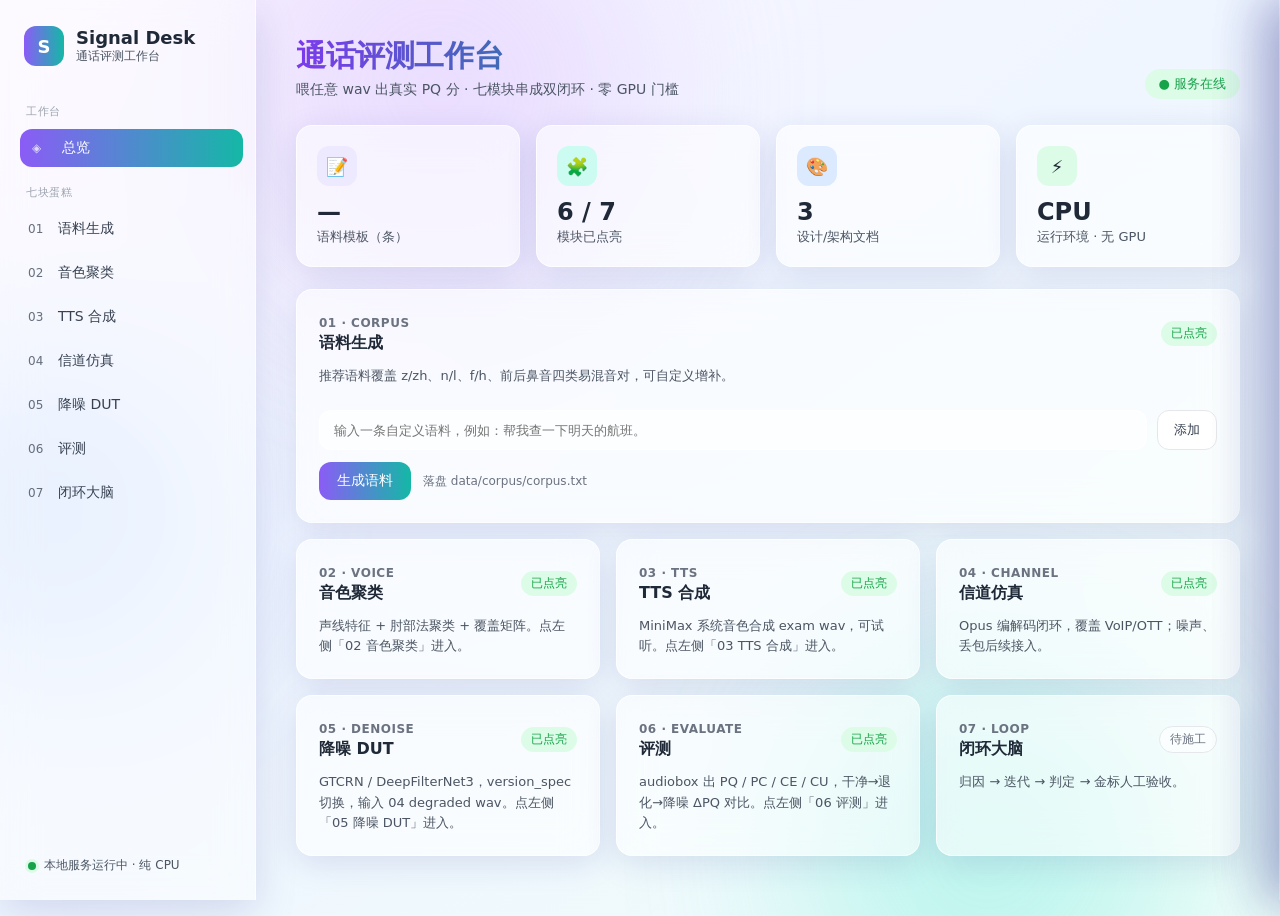
==== commit 6b3ffebd: "feat: 04 噪声注入×Opus、05 降噪 DUT、06 audiobox 评测对比" ====
--- a/app/index.html
+++ b/app/index.html
@@ -152,6 +152,45 @@
   .pager-info { color: var(--gray-500); font-size: 13px; font-variant-numeric: tabular-nums; }
   .pager .btn-sm { padding: 7px 14px; font-size: 13px; }
   .pager button:disabled { opacity: .45; cursor: not-allowed; }
+
+  /* 04 噪声场景（弥散噪点渐变） */
+  .noise-grid { display: grid; grid-template-columns: repeat(3, 1fr); gap: 14px; }
+  .noise-tile { position: relative; overflow: hidden; border-radius: var(--r-lg); padding: 16px; min-height: 128px; display: flex; flex-direction: column; gap: 8px; color: #3D2258; border: 1px solid rgba(255,255,255,.35); cursor: pointer; text-align: left; transition: filter var(--t-base) var(--ease-io), transform var(--t-base) var(--ease-io), box-shadow var(--t-base) var(--ease-io), opacity var(--t-base) var(--ease-io); box-shadow: inset 0 1px 0 rgba(255,255,255,.35), var(--shadow-card); }
+  .noise-tile:hover { transform: translateY(-3px); box-shadow: inset 0 1px 0 rgba(255,255,255,.35), var(--shadow-hover); }
+  .noise-tile.off { filter: grayscale(1); opacity: .45; }
+  .noise-tile::before { content: ""; position: absolute; inset: -60px; z-index: 0; filter: blur(48px); }
+  .noise-tile::after { content: ""; position: absolute; inset: 0; z-index: 0; background-image: url("data:image/svg+xml,%3Csvg viewBox='0 0 200 200' xmlns='http://www.w3.org/2000/svg'%3E%3Cfilter id='n'%3E%3CfeTurbulence type='fractalNoise' baseFrequency='0.65' numOctaves='3' stitchTiles='stitch'/%3E%3CfeColorMatrix type='saturate' values='0'/%3E%3C/filter%3E%3Crect width='100%25' height='100%25' filter='url(%23n)'/%3E%3C/svg%3E"); mix-blend-mode: overlay; opacity: .14; pointer-events: none; }
+  .nt-top, .nt-meta, .nt-preview { position: relative; z-index: 1; }
+  .nt-top { display: flex; align-items: flex-start; justify-content: space-between; gap: 8px; }
+  .nt-name { font-size: 15px; font-weight: 600; line-height: 1.25; }
+  .nt-state { font-size: 11px; border-radius: var(--r-full); padding: 2px 9px; background: rgba(255,255,255,.72); white-space: nowrap; }
+  .nt-meta { display: flex; gap: 8px; flex-wrap: wrap; font-size: 11px; }
+  .nt-meta span { background: rgba(255,255,255,.72); border-radius: var(--r-full); padding: 2px 9px; }
+  .nt-preview { margin-top: auto; align-self: flex-start; background: rgba(255,255,255,.72); color: #3D2258; border: 0; border-radius: var(--r-full); padding: 6px 13px; font-size: 12px; }
+  .nt-preview:hover { background: rgba(255,255,255,.92); }
+  .noise-tile.n-NPARK::before { background: radial-gradient(circle at 22% 28%, #4ADE80, transparent 58%), radial-gradient(circle at 78% 22%, #16A34A, transparent 54%), radial-gradient(circle at 50% 88%, #065F46, transparent 66%); }
+  .noise-tile.n-OOFFICE::before { background: radial-gradient(circle at 20% 30%, #2DD4BF, transparent 58%), radial-gradient(circle at 80% 25%, #0D9488, transparent 54%), radial-gradient(circle at 45% 88%, #134E4A, transparent 66%); }
+  .noise-tile.n-PCAFETER::before { background: radial-gradient(circle at 25% 30%, #60A5FA, transparent 58%), radial-gradient(circle at 75% 25%, #2563EB, transparent 54%), radial-gradient(circle at 50% 88%, #1E3A8A, transparent 66%); }
+  .noise-tile.n-PRESTO::before { background: radial-gradient(circle at 22% 30%, #FDE047, transparent 58%), radial-gradient(circle at 78% 25%, #FACC15, transparent 54%), radial-gradient(circle at 50% 88%, #CA8A04, transparent 66%); }
+  .noise-tile.n-STRAFFIC::before { background: radial-gradient(circle at 25% 30%, #FDBA74, transparent 58%), radial-gradient(circle at 75% 25%, #F97316, transparent 54%), radial-gradient(circle at 50% 88%, #C2410C, transparent 66%); }
+  .noise-tile.n-TMETRO::before { background: radial-gradient(circle at 22% 30%, #F87171, transparent 54%), radial-gradient(circle at 78% 25%, #DC2626, transparent 50%), radial-gradient(circle at 50% 88%, #7F1D1D, transparent 66%); }
+
+  /* 06 评测 */
+  .ev-progress { display: none; margin-top: 14px; }
+  .ev-progress.show { display: block; }
+  .ev-progress-track { height: 8px; background: rgba(255,255,255,.6); border-radius: var(--r-full); overflow: hidden; }
+  .ev-progress-bar { height: 100%; width: 0; background: var(--grad-brand); border-radius: var(--r-full); transition: width .4s var(--ease-out); }
+  .ev-stats { display: grid; grid-template-columns: repeat(auto-fit, minmax(150px, 1fr)); gap: 12px; margin-top: 16px; }
+  .ev-stat { background: var(--glass); backdrop-filter: blur(var(--glass-blur)); -webkit-backdrop-filter: blur(var(--glass-blur)); border: 1px solid var(--glass-border); border-radius: var(--r-md); padding: 14px 16px; box-shadow: var(--shadow-card); }
+  .ev-stat .v { font-size: 22px; font-weight: 600; font-variant-numeric: tabular-nums; }
+  .ev-stat .l { font-size: 12px; color: var(--gray-600); margin-top: 2px; }
+  .ev-stat.up .v { color: var(--ok); }
+  .ev-stat.down .v { color: var(--bad); }
+  .ev-table th { cursor: pointer; user-select: none; white-space: nowrap; }
+  .ev-table th:hover { color: var(--purple-600); }
+  .ev-table td, .ev-table th { font-variant-numeric: tabular-nums; }
+  .delta-up { color: var(--ok); font-weight: 600; }
+  .delta-down { color: var(--bad); font-weight: 600; }
   .sheet-mask { position: fixed; inset: 0; background: rgba(17,24,39,.35); backdrop-filter: blur(2px); -webkit-backdrop-filter: blur(2px); z-index: 20; opacity: 0; pointer-events: none; transition: opacity var(--t-slow) var(--ease-out); }
   .sheet { position: fixed; top: 0; right: 0; height: 100vh; width: min(1240px, 96vw); background: rgba(255,255,255,.82); backdrop-filter: blur(24px); -webkit-backdrop-filter: blur(24px); border-left: 1px solid var(--glass-border); box-shadow: -16px 0 48px rgba(31,38,135,.22); z-index: 21; transform: translateX(100%); transition: transform var(--t-slow) var(--ease-out); display: flex; flex-direction: column; padding: 24px; gap: 16px; }
   .sheet.open { transform: translateX(0); }
@@ -192,8 +231,8 @@
     <a class="nav-item" onclick="showView('voice')"><span class="num">02</span>音色聚类</a>
     <a class="nav-item" onclick="showView('tts')"><span class="num">03</span>TTS 合成</a>
     <a class="nav-item" onclick="showView('channel')"><span class="num">04</span>信道仿真</a>
-    <a class="nav-item" onclick="showView('overview','m05')"><span class="num">05</span>降噪 DUT</a>
-    <a class="nav-item" onclick="showView('overview','m06')"><span class="num">06</span>评测</a>
+    <a class="nav-item" onclick="showView('denoise')"><span class="num">05</span>降噪 DUT</a>
+    <a class="nav-item" onclick="showView('evaluate')"><span class="num">06</span>评测</a>
     <a class="nav-item" onclick="showView('overview','m07')"><span class="num">07</span>闭环大脑</a>
     <div class="aside-foot"><span class="dot-live"></span>本地服务运行中 · 纯 CPU</div>
   </aside>
@@ -207,7 +246,7 @@
       </div>
       <div class="kpis">
         <div class="kpi"><div class="ico i-purple">📝</div><div class="val" id="kpiCorpus">—</div><div class="lab">语料模板（条）</div></div>
-        <div class="kpi"><div class="ico i-teal">🧩</div><div class="val">2 / 7</div><div class="lab">模块已点亮</div></div>
+        <div class="kpi"><div class="ico i-teal">🧩</div><div class="val">6 / 7</div><div class="lab">模块已点亮</div></div>
         <div class="kpi"><div class="ico i-blue">🎨</div><div class="val">3</div><div class="lab">设计/架构文档</div></div>
         <div class="kpi"><div class="ico i-green">⚡</div><div class="val">CPU</div><div class="lab">运行环境 · 无 GPU</div></div>
       </div>
@@ -223,8 +262,8 @@
         <section class="card" id="m02" style="animation-delay:80ms"><div class="top"><div><span class="num">02 · VOICE</span><h2>音色聚类</h2></div><span class="badge on">已点亮</span></div><p>声线特征 + 肘部法聚类 + 覆盖矩阵。点左侧「02 音色聚类」进入。</p></section>
         <section class="card" id="m03" style="animation-delay:120ms"><div class="top"><div><span class="num">03 · TTS</span><h2>TTS 合成</h2></div><span class="badge on">已点亮</span></div><p>MiniMax 系统音色合成 exam wav，可试听。点左侧「03 TTS 合成」进入。</p></section>
         <section class="card" id="m04" style="animation-delay:160ms"><div class="top"><div><span class="num">04 · CHANNEL</span><h2>信道仿真</h2></div><span class="badge on">已点亮</span></div><p>Opus 编解码闭环，覆盖 VoIP/OTT；噪声、丢包后续接入。</p></section>
-        <section class="card" id="m05" style="animation-delay:200ms"><div class="top"><div><span class="num">05 · DENOISE</span><h2>降噪 DUT</h2></div><span class="badge off">待施工</span></div><p>GTCRN / DeepFilterNet3，version_spec 切换。</p></section>
-        <section class="card" id="m06" style="animation-delay:240ms"><div class="top"><div><span class="num">06 · EVALUATE</span><h2>评测</h2></div><span class="badge off">待施工</span></div><p>audiobox 出 PQ / PC / CE / CU，落盘 CSV。</p></section>
+        <section class="card" id="m05" style="animation-delay:200ms"><div class="top"><div><span class="num">05 · DENOISE</span><h2>降噪 DUT</h2></div><span class="badge on">已点亮</span></div><p>GTCRN / DeepFilterNet3，version_spec 切换，输入 04 degraded wav。点左侧「05 降噪 DUT」进入。</p></section>
+        <section class="card" id="m06" style="animation-delay:240ms"><div class="top"><div><span class="num">06 · EVALUATE</span><h2>评测</h2></div><span class="badge on">已点亮</span></div><p>audiobox 出 PQ / PC / CE / CU，干净→退化→降噪 ΔPQ 对比。点左侧「06 评测」进入。</p></section>
         <section class="card" id="m07" style="animation-delay:280ms"><div class="top"><div><span class="num">07 · LOOP</span><h2>闭环大脑</h2></div><span class="badge off">待施工</span></div><p>归因 → 迭代 → 判定 → 金标人工验收。</p></section>
       </div>
     </div>
@@ -294,20 +333,63 @@
     <!-- 04 信道仿真详情视图 -->
     <div id="view-channel" hidden>
       <div class="page-head">
-        <div><h1>信道仿真</h1><div class="subtitle">04 · CHANNEL · Opus 编解码闭环（VoIP/OTT）</div></div>
+        <div><h1>信道仿真</h1><div class="subtitle">04 · CHANNEL · 噪声场景 × Opus 编解码（VoIP/OTT）</div></div>
         <span class="back" onclick="showView('overview')">← 返回总览</span>
       </div>
+
+      <!-- 噪声场景 -->
       <div class="card">
-        <div class="top"><div><span class="num">信道配方</span><h2>Opus 编解码</h2></div><span class="badge on">可运行</span></div>
+        <div class="top"><div><span class="num">噪声场景</span><h2>选择要测试的噪声</h2></div><span class="badge on">点击方块可制灰跳过</span></div>
+        <div class="noise-grid" id="noiseGrid"></div>
+        <p class="muted-sm" style="margin-top:2px">颜色越深越吵 · 地铁为 90dB 实验室档 · 点「▶ 试听」预览噪声</p>
+      </div>
+
+      <!-- 输入与编解码 -->
+      <div class="card">
+        <div class="top"><div><span class="num">输入与编解码</span><h2>Opus 编解码</h2></div><span class="badge on">可运行</span></div>
         <div class="grid-2">
           <div class="field"><label>输入 wav（data/exam）</label><select id="chInput"></select></div>
           <div class="field"><label>带宽档</label><select id="chBandwidth" onchange="onBandwidthChange()"></select></div>
         </div>
         <div class="field"><label>自动参数</label><div class="muted-sm" id="chAutoHint">码率按带宽自动锁定 · VBR</div></div>
         <div class="field"><label>seed</label><input id="chSeed" type="number" value="42"></div>
-        <div style="display:flex;align-items:center;gap:12px;"><button class="btn-primary" id="chBtn" onclick="runChannel()">施加信道</button><span class="muted-sm">Opus 编解码 → degraded wav · 落盘 data/matrix/</span></div>
+        <div style="display:flex;align-items:center;gap:12px;"><button class="btn-primary" id="chBtn" onclick="runChannel()">施加信道</button><span class="muted-sm">噪声 + 编解码 → degraded wav · 落盘 data/matrix/</span></div>
       </div>
       <div id="chResult"></div>
+    </div>
+
+    <!-- 05 降噪 DUT 详情视图 -->
+    <div id="view-denoise" hidden>
+      <div class="page-head">
+        <div><h1>降噪 DUT</h1><div class="subtitle">05 · DENOISE · GTCRN / DeepFilterNet3 · 输入 04 degraded wav</div></div>
+        <div class="head-actions">
+          <button class="btn-ghost" onclick="openDenoiseLeaderboard()">降噪榜单 ↗</button>
+          <span class="back" onclick="showView('overview')">← 返回总览</span>
+        </div>
+      </div>
+      <div class="card">
+        <div class="top"><div><span class="num">降噪配方</span><h2>DUT 被测对象</h2></div><span class="badge on">可运行</span></div>
+        <div class="grid-2">
+          <div class="field"><label>输入 wav（data/matrix）</label><select id="dnInput"></select></div>
+          <div class="field"><label>降噪模型</label><select id="dnModel"></select></div>
+        </div>
+        <div style="display:flex;align-items:center;gap:12px;"><button class="btn-primary" id="dnBtn" onclick="runDenoise()">运行降噪</button><span class="muted-sm">degraded wav → 降噪 wav · 落盘 data/denoised/&lt;model&gt;/</span></div>
+      </div>
+      <div id="dnResult"></div>
+    </div>
+
+    <!-- 06 评测详情视图 -->
+    <div id="view-evaluate" hidden>
+      <div class="page-head">
+        <div><h1>评测</h1><div class="subtitle">06 · EVALUATE · audiobox PQ/PC/CE/CU · 干净→退化→降噪 ΔPQ</div></div>
+        <span class="back" onclick="showView('overview')">← 返回总览</span>
+      </div>
+      <div class="card">
+        <div class="top"><div><span class="num">评测设置</span><h2>降噪对比</h2></div><span class="badge on">可运行</span></div>
+        <div style="display:flex;align-items:center;gap:12px;"><button class="btn-primary" id="evBtn" onclick="runEvaluate()">开始评测</button><span class="muted-sm">评干净 / 退化 / 降噪三份 → ΔPQ · 模型约 396MB 首次加载较慢</span></div>
+        <div class="ev-progress" id="evProgress"><div class="ev-progress-track"><div class="ev-progress-bar" id="evProgressBar"></div></div><div class="muted-sm" id="evProgressText">准备评测…</div></div>
+      </div>
+      <div id="evResult"></div>
     </div>
   </main>
 
@@ -335,6 +417,31 @@
     <iframe id="lbFrame" class="lb-frame" referrerpolicy="no-referrer" translate="no" title="TTS 实时榜单"></iframe>
   </div>
 
+  <div class="sheet-mask" id="dnMask" onclick="closeDenoiseLeaderboard()"></div>
+  <div class="sheet" id="dnSheet">
+    <div class="sheet-head">
+      <div><span class="num">榜单参考</span><h2>降噪 / 语音增强榜单</h2></div>
+      <button class="sheet-close" onclick="closeDenoiseLeaderboard()" title="关闭">×</button>
+    </div>
+    <details class="lb-legend">
+      <summary>
+        <span class="lg-tag">榜单说明</span>
+        URGENT Challenge 2026 · 通用语音增强最终排名
+      </summary>
+      <div class="lg-body">
+        <div>URGENT = Universality / Robustness / Generalizability for Enhancement，即语音增强的通用性、鲁棒性与泛化性竞赛。</div>
+        <div>Track1 为通用语音增强；常见指标含 DNSMOS、ITU-T P.808 MOS、WAcc 等。该页为最终排名入口，完整交互榜单可点「新窗口打开」查看。</div>
+        <div class="lg-note">默认源为 GitHub Pages（可内嵌）。下方输入框可替换成任意允许内嵌的榜单网址。</div>
+      </div>
+    </details>
+    <div class="lb-actions">
+      <input id="dnUrl" type="text" placeholder="粘贴榜单网址">
+      <button class="btn-ghost" onclick="applyDenoiseLeaderboard()">应用</button>
+      <button class="btn-ghost" onclick="openDenoiseLeaderboardExternal()">新窗口打开 ↗</button>
+    </div>
+    <iframe id="dnFrame" class="lb-frame" referrerpolicy="no-referrer" translate="no" title="降噪 / 语音增强榜单"></iframe>
+  </div>
+
 <script>
 let items = [];
 let voices = [];
@@ -343,14 +450,17 @@
 let voicePage = 1;
 const VOICE_PAGE_SIZE = 12;
 const LB_DEFAULT = "https://artificialanalysis.ai/text-to-speech/leaderboard/provider-voice";
+const DN_LB_DEFAULT = "https://urgent-challenge.github.io/urgent2026/ranking/";
 function esc(s){ return String(s).replace(/[&<>"']/g,c=>({"&":"&amp;","<":"&lt;",">":"&gt;",'"':"&quot;","'":"&#39;"}[c])); }
 function showView(name, anchor){
   document.getElementById("view-overview").hidden = name !== "overview";
   document.getElementById("view-voice").hidden = name !== "voice";
   document.getElementById("view-tts").hidden = name !== "tts";
   document.getElementById("view-channel").hidden = name !== "channel";
+  document.getElementById("view-denoise").hidden = name !== "denoise";
+  document.getElementById("view-evaluate").hidden = name !== "evaluate";
   document.querySelectorAll(".nav-item").forEach(a=>a.classList.remove("active"));
-  const key = name === "overview" ? "◈总览" : (name === "voice" ? "02音色聚类" : (name === "tts" ? "03TTS合成" : (name === "channel" ? "04信道仿真" : "◈总览")));
+  const key = name === "overview" ? "◈总览" : (name === "voice" ? "02音色聚类" : (name === "tts" ? "03TTS合成" : (name === "channel" ? "04信道仿真" : (name === "denoise" ? "05降噪DUT" : (name === "evaluate" ? "06评测" : "◈总览")))));
   const navs = document.querySelectorAll(".nav-item");
   navs.forEach(a=>{ const txt=a.textContent.trim().replace(/\s+/g,""); if(txt.startsWith(key)) a.classList.add("active"); });
   if(name === "overview" && anchor){ const el=document.getElementById(anchor); if(el) el.scrollIntoView({behavior:"smooth"}); }
@@ -359,6 +469,7 @@
   try{ const r=await fetch("/api/corpus/templates"); const d=await r.json(); items=d.templates.slice(0,4).map(t=>({...t})); document.getElementById("kpiCorpus").textContent=d.templates.length; }catch(e){ items=[]; }
   initTts();
   initChannel();
+  initDenoise();
   render();
 }
 
@@ -523,15 +634,21 @@
 /* ---------- 04 信道仿真 ---------- */
 let chPresets = [];
 let chInputs = [];
+let chNoiseScenes = [];
+let chNoiseEnabled = {};
+let chPreviewAudio = null;
 async function initChannel(){
   try{
-    const [p, i] = await Promise.all([
+    const [p, i, n] = await Promise.all([
       fetch("/api/channel/presets").then(r=>r.json()),
-      fetch("/api/channel/inputs").then(r=>r.json())
+      fetch("/api/channel/inputs").then(r=>r.json()),
+      fetch("/api/channel/noise/scenes").then(r=>r.json())
     ]);
     chPresets = p.presets || [];
     chInputs = i.inputs || [];
+    chNoiseScenes = n.scenes || [];
     renderChannelControls();
+    renderNoiseGrid();
   }catch(e){}
 }
 function renderChannelControls(){
@@ -546,6 +663,36 @@
   const preset = chPresets.find(p=>p.id===bw);
   const hint = document.getElementById("chAutoHint");
   if(hint && preset) hint.textContent=`码率自动锁定 ${preset.default_bitrate} kbps · VBR`;
+}
+function renderNoiseGrid(){
+  const grid = document.getElementById("noiseGrid");
+  grid.innerHTML = chNoiseScenes.map(s=>{
+    const on = chNoiseEnabled[s.id] !== false;
+    return `<div class="noise-tile n-${esc(s.id)} ${on?"":"off"}" onclick="toggleNoiseTile('${esc(s.id)}')">
+      <div class="nt-top"><span class="nt-name">${esc(s.label)}</span><span class="nt-state">${on?"已启用":"已跳过"}</span></div>
+      <div class="nt-meta"><span>SNR ${s.snr_db} dB</span><span>≈${s.level_db} dB</span></div>
+      <button class="nt-preview" onclick="event.stopPropagation();previewNoise(this,'${esc(s.preview)}')">${s.preview_ready?"▶ 试听":"无预览"}</button>
+    </div>`;
+  }).join("");
+}
+function toggleNoiseTile(id){
+  chNoiseEnabled[id] = chNoiseEnabled[id] === false;
+  renderNoiseGrid();
+}
+function previewNoise(btn, filename){
+  if(chPreviewAudio && !chPreviewAudio.paused){
+    chPreviewAudio.pause();
+    chPreviewAudio = null;
+    btn.textContent = "▶ 试听";
+    return;
+  }
+  if(!filename) return;
+  const a = new Audio("/api/channel/noise/preview/"+encodeURIComponent(filename));
+  chPreviewAudio = a;
+  btn.textContent = "■ 停止";
+  a.onended = ()=>{ btn.textContent="▶ 试听"; chPreviewAudio=null; };
+  a.onerror = ()=>{ btn.textContent="▶ 重试"; chPreviewAudio=null; };
+  a.play().catch(()=>{ btn.textContent="▶ 重试"; chPreviewAudio=null; });
 }
 async function runChannel(){
   const btn = document.getElementById("chBtn"); btn.disabled=true; btn.textContent="施加中…";
@@ -555,23 +702,228 @@
   const bitrate_kbps = preset ? preset.default_bitrate : 16;
   const cbr = false;
   const seed = parseInt(document.getElementById("chSeed").value) || 42;
+  const noise_scenes = chNoiseScenes.filter(s=>chNoiseEnabled[s.id]!==false).map(s=>s.id);
   try{
-    const r = await fetch("/api/channel/run",{method:"POST",headers:{"Content-Type":"application/json"},body:JSON.stringify({input_wav,bandwidth,bitrate_kbps,cbr,seed})});
+    const r = await fetch("/api/channel/run",{method:"POST",headers:{"Content-Type":"application/json"},body:JSON.stringify({input_wav,bandwidth,bitrate_kbps,cbr,seed,noise_scenes})});
     const d = await r.json();
     if(d.status!=="ok"){ document.getElementById("chResult").innerHTML=`<div class="panel"><div class="warn">${esc(d.message||"失败")}</div></div>`; return; }
-    document.getElementById("chResult").innerHTML=`
-      <div class="panel"><h3>信道仿真结果</h3>
-        <div class="suggest">
-          <div class="chip-big"><b>${esc(d.bandwidth_label)}</b><span>带宽</span></div>
-          <div class="chip-big"><b>${d.bitrate_set_kbps} → ${d.bitrate_measured_kbps}</b><span>设定 / 实测 kbps</span></div>
-          <div class="chip-big"><b>${esc(d.vbr_cbr.toUpperCase())}</b><span>码控</span></div>
-          <div class="chip-big"><b>${d.seed}</b><span>seed</span></div>
-        </div>
-        <div style="margin-top:12px"><audio controls src="/api/channel/audio/${encodeURIComponent(d.filename)}" style="width:100%"></audio></div>
-        <p class="muted-sm" style="margin-top:8px">${esc(d.filename)} · 实测 ${d.bitrate_measured_kbps} kbps · 落盘 data/matrix/</p>
-      </div>`;
+    renderChannelResults(d);
   }catch(e){ document.getElementById("chResult").innerHTML=`<div class="panel"><div class="warn">调用失败：${esc(e.message)}</div></div>`; }
   finally{ btn.disabled=false; btn.textContent="施加信道"; }
+}
+function renderChannelResults(d){
+  const okRuns = d.runs.filter(x=>x.status==="ok");
+  const errRuns = d.runs.filter(x=>x.status!=="ok");
+  let html = `<div class="panel"><h3>信道仿真结果 · ${okRuns.length} 条</h3>`;
+  if(errRuns.length){
+    html += `<div class="warn" style="margin-bottom:10px">${errRuns.length} 条失败：${esc(errRuns.map(x=>x.noise_label||x.message||"").join(" / "))}</div>`;
+  }
+  html += okRuns.map(x=>`
+    <div style="display:flex;gap:12px;align-items:center;padding:9px 0;border-top:1px solid var(--gray-200)">
+      <span style="background:#EDE9FE;color:#7C3AED;border-radius:999px;padding:2px 9px;font-size:12px;font-weight:500;min-width:104px;text-align:center">${esc(x.noise_label)}</span>
+      <span class="muted-sm" style="min-width:170px">${x.snr_db!=null?("SNR "+x.snr_db+" dB · "):""}${esc(x.bandwidth_label)} · ${x.bitrate_measured_kbps} kbps</span>
+      <audio controls src="/api/channel/audio/${encodeURIComponent(x.filename)}" style="flex:1"></audio>
+    </div>`).join("");
+  html += `<p class="muted-sm" style="margin-top:8px">设定 ${d.bitrate_set_kbps} kbps · ${d.cbr?"CBR":"VBR"} · seed ${d.seed} · 落盘 data/matrix/</p></div>`;
+  document.getElementById("chResult").innerHTML = html;
+}
+
+/* ---------- 05 降噪 DUT ---------- */
+let dnModels = [];
+let dnInputs = [];
+async function initDenoise(){
+  try{
+    const [m, i] = await Promise.all([
+      fetch("/api/denoise/models").then(r=>r.json()),
+      fetch("/api/denoise/inputs").then(r=>r.json())
+    ]);
+    dnModels = m.models || [];
+    dnInputs = i.inputs || [];
+    renderDenoiseControls();
+  }catch(e){}
+}
+function renderDenoiseControls(){
+  const inp = document.getElementById("dnInput");
+  inp.innerHTML = dnInputs.length
+    ? dnInputs.map(x=>`<option value="${esc(x.path)}">${esc(x.name)}</option>`).join("")
+    : `<option value="">暂无 degraded wav（请先跑 04）</option>`;
+  const model = document.getElementById("dnModel");
+  model.innerHTML = dnModels.length
+    ? dnModels.map(x=>`<option value="${esc(x.id)}" ${x.id==="gtcrn"?"selected":""}>${esc(x.name)}${x.ready?"":"（未就绪）"}</option>`).join("")
+    : `<option value="">暂无模型</option>`;
+}
+async function runDenoise(){
+  const btn = document.getElementById("dnBtn"); btn.disabled=true; btn.textContent="降噪中…";
+  const input_wav = document.getElementById("dnInput").value;
+  const model = document.getElementById("dnModel").value;
+  if(!input_wav){ document.getElementById("dnResult").innerHTML=`<div class="panel"><div class="warn">暂无 degraded wav，请先在 04 信道仿真生成。</div></div>`; btn.disabled=false; btn.textContent="运行降噪"; return; }
+  try{
+    const r = await fetch("/api/denoise/run",{method:"POST",headers:{"Content-Type":"application/json"},body:JSON.stringify({input_wav,model})});
+    const d = await r.json();
+    if(d.status!=="ok"){ document.getElementById("dnResult").innerHTML=`<div class="panel"><div class="warn">${esc(d.message||"失败")}</div></div>`; return; }
+    document.getElementById("dnResult").innerHTML=`
+      <div class="panel"><h3>降噪结果</h3>
+        <div class="suggest">
+          <div class="chip-big"><b>${esc(d.model_name||d.model)}</b><span>模型</span></div>
+          <div class="chip-big"><b>${d.work_sample_rate} Hz</b><span>工作采样率</span></div>
+          <div class="chip-big"><b>${d.duration_s}s</b><span>时长</span></div>
+        </div>
+        <div style="margin-top:12px"><audio controls src="/api/denoise/audio/${encodeURIComponent(d.model)}/${encodeURIComponent(d.filename)}" style="width:100%"></audio></div>
+        <p class="muted-sm" style="margin-top:8px">${esc(d.filename)} · 落盘 data/denoised/${esc(d.model)}/</p>
+      </div>`;
+  }catch(e){ document.getElementById("dnResult").innerHTML=`<div class="panel"><div class="warn">调用失败：${esc(e.message)}</div></div>`; }
+  finally{ btn.disabled=false; btn.textContent="运行降噪"; }
+}
+function loadDenoiseLeaderboard(){
+  const url=localStorage.getItem("denoiseLeaderboardUrl")||DN_LB_DEFAULT;
+  const input=document.getElementById("dnUrl");
+  const frame=document.getElementById("dnFrame");
+  if(input) input.value=url;
+  if(frame && frame.getAttribute("src")!==url) frame.src=url;
+}
+function applyDenoiseLeaderboard(){
+  const input=document.getElementById("dnUrl");
+  const url=(input.value||"").trim();
+  if(!url) return;
+  localStorage.setItem("denoiseLeaderboardUrl",url);
+  document.getElementById("dnFrame").src=url;
+}
+function openDenoiseLeaderboard(){
+  loadDenoiseLeaderboard();
+  document.getElementById("dnMask").classList.add("open");
+  document.getElementById("dnSheet").classList.add("open");
+  document.body.style.overflow="hidden";
+}
+function closeDenoiseLeaderboard(){
+  document.getElementById("dnMask").classList.remove("open");
+  document.getElementById("dnSheet").classList.remove("open");
+  document.body.style.overflow="";
+}
+function openDenoiseLeaderboardExternal(){
+  const url=(document.getElementById("dnUrl").value||DN_LB_DEFAULT).trim();
+  window.open(url,"_blank","noopener");
+}
+
+/* ---------- 06 评测 ---------- */
+let evalTimer = null;
+let evalRows = [];
+let evalModels = [];
+let evalSortKey = "degraded_pq";
+let evalSortDir = -1;
+function fmt(v){ return v==null ? "—" : Number(v).toFixed(2); }
+async function runEvaluate(){
+  const btn = document.getElementById("evBtn"); btn.disabled=true; btn.textContent="评测中…";
+  document.getElementById("evResult").innerHTML="";
+  document.getElementById("evProgress").classList.add("show");
+  document.getElementById("evProgressBar").style.width="0%";
+  document.getElementById("evProgressText").textContent="准备评测…";
+  try{
+    const r = await fetch("/api/evaluate/run",{method:"POST",headers:{"Content-Type":"application/json"},body:JSON.stringify({batch_size:4})});
+    const d = await r.json();
+    if(d.status!=="ok"){ throw new Error(d.message||"启动失败"); }
+    evalTimer = setInterval(pollEvaluate, 1000);
+  }catch(e){
+    document.getElementById("evProgress").classList.remove("show");
+    btn.disabled=false; btn.textContent="开始评测";
+    document.getElementById("evResult").innerHTML=`<div class="panel"><div class="warn">启动失败：${esc(e.message)}</div></div>`;
+  }
+}
+async function pollEvaluate(){
+  try{
+    const r=await fetch("/api/evaluate/status"); const d=await r.json();
+    const pct=Math.max(0,Math.min(100,d.progress||0));
+    document.getElementById("evProgressBar").style.width=pct+"%";
+    document.getElementById("evProgressText").textContent=d.message+(d.total?` · ${pct}%`:"");
+    if(d.state==="done"){
+      clearInterval(evalTimer); evalTimer=null;
+      document.getElementById("evProgress").classList.remove("show");
+      const btn=document.getElementById("evBtn"); btn.disabled=false; btn.textContent="开始评测";
+      renderEvaluateResults(d.result);
+    }else if(d.state==="error"){
+      clearInterval(evalTimer); evalTimer=null;
+      document.getElementById("evProgress").classList.remove("show");
+      const btn=document.getElementById("evBtn"); btn.disabled=false; btn.textContent="开始评测";
+      document.getElementById("evResult").innerHTML=`<div class="panel"><div class="warn">评测失败：${esc(d.message)}</div></div>`;
+    }
+  }catch(e){}
+}
+function renderEvaluateResults(result){
+  if(!result || result.status!=="ok"){
+    document.getElementById("evResult").innerHTML=`<div class="panel"><div class="warn">${esc((result&&result.message)||"无结果")}</div></div>`;
+    return;
+  }
+  const s=result.summary||{};
+  const models=result.models||[];
+  evalModels=models;
+  evalRows=result.rows||[];
+  evalSortKey="degraded_pq"; evalSortDir=-1;
+  let statHtml=`<div class="ev-stats">
+    <div class="ev-stat"><div class="v">${fmt(s.clean_pq_avg)}</div><div class="l">干净 PQ 均</div></div>
+    <div class="ev-stat"><div class="v">${fmt(s.degraded_pq_avg)}</div><div class="l">退化 PQ 均</div></div>`;
+  models.forEach(m=>{
+    const d=s[m+"_delta_avg"];
+    statHtml+=`<div class="ev-stat"><div class="v">${fmt(s[m+"_pq_avg"])}</div><div class="l">${esc(m)} PQ 均</div></div>
+      <div class="ev-stat ${d==null?"":(d>=0?"up":"down")}"><div class="v">${d==null?"—":((d>0?"+":"")+fmt(d))}</div><div class="l">${esc(m)} ΔPQ 均</div></div>`;
+  });
+  statHtml+="</div>";
+  const chart=buildEvalChart(s,models);
+  document.getElementById("evResult").innerHTML=`<div class="panel"><h3>统计摘要</h3>${statHtml}<div style="margin-top:18px"><h3 style="font-size:14px;margin-bottom:8px">平均 PQ 对比</h3>${chart}</div></div>
+    <div class="panel"><h3>降噪对比明细（${evalRows.length} 条）</h3><div id="evTableWrap">${evalTableHtml()}</div></div>`;
+}
+function buildEvalChart(s,models){
+  const cats=[{k:"clean_pq_avg",label:"干净",color:"#10B981"},{k:"degraded_pq_avg",label:"退化",color:"#F87171"}].concat(models.map((m,i)=>({k:m+"_pq_avg",label:m,color:["#8B5CF6","#0EA5E9"][i%2]})));
+  const vals=cats.map(c=>s[c.k]);
+  const valid=vals.filter(v=>v!=null);
+  const max=Math.max(10,...valid);
+  const w=Math.max(520,cats.length*120), h=250, pad=36;
+  const bw=(w-2*pad)/cats.length;
+  let inner="";
+  cats.forEach((c,i)=>{
+    const v=vals[i]; if(v==null) return;
+    const x=pad+i*bw+bw*0.22;
+    const hh=Math.max(2,(v/max)*(h-2*pad));
+    const y=h-pad-hh;
+    inner+=`<rect x="${x}" y="${y}" width="${bw*0.56}" height="${hh}" rx="7" fill="${c.color}"/><text x="${x+bw*0.28}" y="${y-7}" font-size="12" text-anchor="middle" fill="#374151" font-weight="600">${fmt(v)}</text><text x="${x+bw*0.28}" y="${h-pad+17}" font-size="12" text-anchor="middle" fill="#6B7280">${c.label}</text>`;
+  });
+  return `<svg class="chart" viewBox="0 0 ${w} ${h}"><line x1="${pad}" y1="${h-pad}" x2="${w-pad}" y2="${h-pad}" stroke="#E5E7EB"/><line x1="${pad}" y1="${pad}" x2="${pad}" y2="${h-pad}" stroke="#E5E7EB"/>${inner}</svg>`;
+}
+function setEvalSort(key){
+  if(evalSortKey===key){ evalSortDir*=-1; } else { evalSortKey=key; evalSortDir=-1; }
+  const el=document.getElementById("evTableWrap");
+  if(el) el.innerHTML=evalTableHtml();
+}
+function evalTableHtml(){
+  const models=evalModels;
+  const cols=[
+    {k:"noise_label",label:"场景"},
+    {k:"snr_db",label:"SNR dB"},
+    {k:"clean_pq",label:"干净 PQ"},
+    {k:"degraded_pq",label:"退化 PQ"},
+  ];
+  models.forEach(m=>{ cols.push({k:m+"_pq",label:m+" PQ"}); cols.push({k:m+"_delta",label:m+" Δ"}); });
+  const rows=evalRows.slice().sort((a,b)=>{
+    const av=a[evalSortKey], bv=b[evalSortKey];
+    const an=Number(av), bn=Number(bv);
+    if(!isNaN(an)&&!isNaN(bn)) return (an-bn)*evalSortDir;
+    return String(av??"").localeCompare(String(bv??""))*evalSortDir;
+  });
+  const head=cols.map(c=>`<th onclick="setEvalSort('${c.k}')">${c.label}${evalSortKey===c.k?(evalSortDir<0?" ↓":" ↑"):""}</th>`).join("");
+  const body=rows.map(r=>{
+    const cells=cols.map(c=>{
+      const v=r[c.k];
+      if(c.k.endsWith("_delta")){
+        const n=Number(v);
+        return `<td class="${isNaN(n)?"":(n>=0?"delta-up":"delta-down")}">${isNaN(n)?"—":((n>0?"+":"")+n.toFixed(2))}</td>`;
+      }
+      if(c.k.endsWith("_pq")){
+        const n=Number(v);
+        return `<td>${isNaN(n)?"—":Number(v).toFixed(2)}</td>`;
+      }
+      return `<td>${esc(v??"")}</td>`;
+    }).join("");
+    return `<tr>${cells}</tr>`;
+  }).join("");
+  return `<table class="ev-table"><thead><tr>${head}</tr></thead><tbody>${body}</tbody></table>`;
 }
 
 /* ---------- 02 音色聚类 ---------- */
@@ -646,7 +998,7 @@
 }
 init();
 const initialView = new URLSearchParams(location.search).get("view");
-if (initialView === "voice" || initialView === "tts" || initialView === "channel") showView(initialView);
+if (initialView === "voice" || initialView === "tts" || initialView === "channel" || initialView === "denoise" || initialView === "evaluate") showView(initialView);
 </script>
 </body>
 </html>
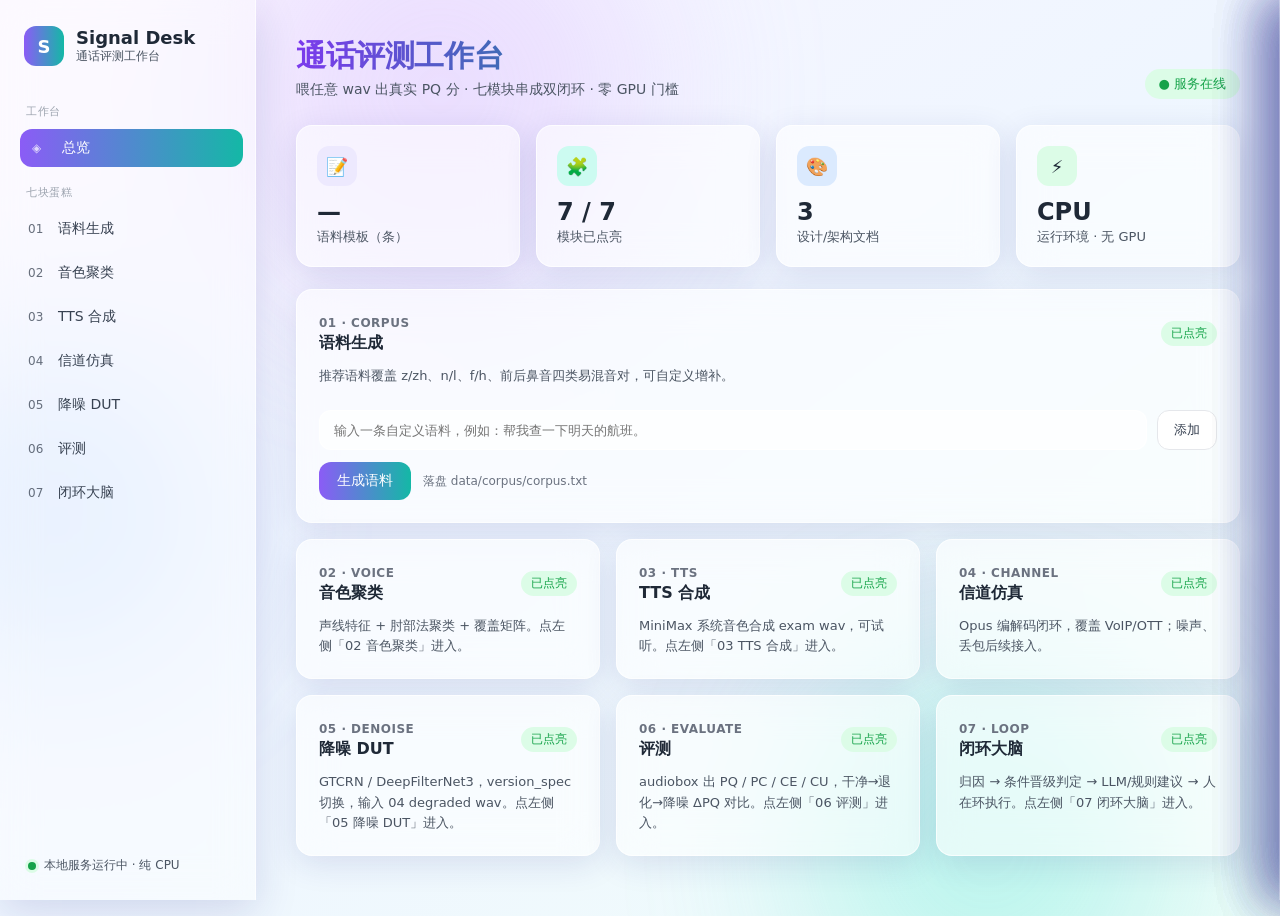
==== commit 9fec0eaa: "feat(05-07): 闭环大脑——noisereduce 真实降噪强度 + 版本迭代判定 - 05 新增 noisereduce DUT，prop_decrease 作为真实可调降噪强度（替代 w" ====
--- a/app/index.html
+++ b/app/index.html
@@ -191,6 +191,22 @@
   .ev-table td, .ev-table th { font-variant-numeric: tabular-nums; }
   .delta-up { color: var(--ok); font-weight: 600; }
   .delta-down { color: var(--bad); font-weight: 600; }
+  .sheet.narrow { width: min(780px, 96vw); }
+  .ev-toolbar { display: flex; align-items: center; justify-content: space-between; gap: 12px; flex-wrap: wrap; margin-bottom: 12px; }
+  .ev-weights { display: grid; grid-template-columns: repeat(4, 1fr); gap: 10px; margin-top: 4px; }
+  .level-row { display: grid; grid-template-columns: 46px 92px 1fr 36px; gap: 8px; align-items: center; padding: 8px 0; border-top: 1px solid var(--gray-200); }
+  .level-row input { border: 1px solid var(--gray-200); border-radius: 8px; padding: 6px 8px; font-size: 13px; font-family: inherit; background: rgba(255,255,255,.7); color: var(--gray-700); }
+  .level-row input:focus { outline: none; box-shadow: 0 0 0 2px var(--purple-500); }
+  .level-row input[type=color] { width: 40px; height: 30px; padding: 2px; cursor: pointer; }
+  .level-del { background: none; border: 0; color: var(--gray-400); font-size: 16px; cursor: pointer; }
+  .level-del:hover { color: var(--bad); }
+  .metric-badge { display: inline-flex; align-items: center; gap: 6px; border-radius: var(--r-full); padding: 3px 10px; font-size: 12px; font-weight: 600; color: #fff; }
+  .disabled-hint { display: inline-flex; align-items: center; gap: 6px; font-size: 12px; color: var(--gray-400); }
+  .field select:disabled, .field input:disabled { opacity: .5; cursor: not-allowed; }
+  .muted-col { color: var(--gray-400); }
+  .tab.disabled { opacity: .4; cursor: not-allowed; pointer-events: none; }
+  .quick-dir-label { font-size: 12px; color: var(--gray-500); white-space: nowrap; }
+  .report-body { flex: 1; overflow: auto; white-space: pre-wrap; font-family: var(--font-sans); font-size: 13px; line-height: 1.6; background: rgba(255,255,255,.65); border: 1px solid var(--gray-200); border-radius: var(--r-md); padding: 16px; color: var(--gray-700); }
   .sheet-mask { position: fixed; inset: 0; background: rgba(17,24,39,.35); backdrop-filter: blur(2px); -webkit-backdrop-filter: blur(2px); z-index: 20; opacity: 0; pointer-events: none; transition: opacity var(--t-slow) var(--ease-out); }
   .sheet { position: fixed; top: 0; right: 0; height: 100vh; width: min(1240px, 96vw); background: rgba(255,255,255,.82); backdrop-filter: blur(24px); -webkit-backdrop-filter: blur(24px); border-left: 1px solid var(--glass-border); box-shadow: -16px 0 48px rgba(31,38,135,.22); z-index: 21; transform: translateX(100%); transition: transform var(--t-slow) var(--ease-out); display: flex; flex-direction: column; padding: 24px; gap: 16px; }
   .sheet.open { transform: translateX(0); }
@@ -233,7 +249,7 @@
     <a class="nav-item" onclick="showView('channel')"><span class="num">04</span>信道仿真</a>
     <a class="nav-item" onclick="showView('denoise')"><span class="num">05</span>降噪 DUT</a>
     <a class="nav-item" onclick="showView('evaluate')"><span class="num">06</span>评测</a>
-    <a class="nav-item" onclick="showView('overview','m07')"><span class="num">07</span>闭环大脑</a>
+    <a class="nav-item" onclick="showView('loop')"><span class="num">07</span>闭环大脑</a>
     <div class="aside-foot"><span class="dot-live"></span>本地服务运行中 · 纯 CPU</div>
   </aside>
 
@@ -246,7 +262,7 @@
       </div>
       <div class="kpis">
         <div class="kpi"><div class="ico i-purple">📝</div><div class="val" id="kpiCorpus">—</div><div class="lab">语料模板（条）</div></div>
-        <div class="kpi"><div class="ico i-teal">🧩</div><div class="val">6 / 7</div><div class="lab">模块已点亮</div></div>
+        <div class="kpi"><div class="ico i-teal">🧩</div><div class="val">7 / 7</div><div class="lab">模块已点亮</div></div>
         <div class="kpi"><div class="ico i-blue">🎨</div><div class="val">3</div><div class="lab">设计/架构文档</div></div>
         <div class="kpi"><div class="ico i-green">⚡</div><div class="val">CPU</div><div class="lab">运行环境 · 无 GPU</div></div>
       </div>
@@ -264,7 +280,7 @@
         <section class="card" id="m04" style="animation-delay:160ms"><div class="top"><div><span class="num">04 · CHANNEL</span><h2>信道仿真</h2></div><span class="badge on">已点亮</span></div><p>Opus 编解码闭环，覆盖 VoIP/OTT；噪声、丢包后续接入。</p></section>
         <section class="card" id="m05" style="animation-delay:200ms"><div class="top"><div><span class="num">05 · DENOISE</span><h2>降噪 DUT</h2></div><span class="badge on">已点亮</span></div><p>GTCRN / DeepFilterNet3，version_spec 切换，输入 04 degraded wav。点左侧「05 降噪 DUT」进入。</p></section>
         <section class="card" id="m06" style="animation-delay:240ms"><div class="top"><div><span class="num">06 · EVALUATE</span><h2>评测</h2></div><span class="badge on">已点亮</span></div><p>audiobox 出 PQ / PC / CE / CU，干净→退化→降噪 ΔPQ 对比。点左侧「06 评测」进入。</p></section>
-        <section class="card" id="m07" style="animation-delay:280ms"><div class="top"><div><span class="num">07 · LOOP</span><h2>闭环大脑</h2></div><span class="badge off">待施工</span></div><p>归因 → 迭代 → 判定 → 金标人工验收。</p></section>
+        <section class="card" id="m07" style="animation-delay:280ms"><div class="top"><div><span class="num">07 · LOOP</span><h2>闭环大脑</h2></div><span class="badge on">已点亮</span></div><p>归因 → 条件晋级判定 → LLM/规则建议 → 人在环执行。点左侧「07 闭环大脑」进入。</p></section>
       </div>
     </div>
 
@@ -381,15 +397,89 @@
     <!-- 06 评测详情视图 -->
     <div id="view-evaluate" hidden>
       <div class="page-head">
-        <div><h1>评测</h1><div class="subtitle">06 · EVALUATE · audiobox PQ/PC/CE/CU · 干净→退化→降噪 ΔPQ</div></div>
-        <span class="back" onclick="showView('overview')">← 返回总览</span>
+        <div><h1>评测</h1><div class="subtitle">06 · EVALUATE · audiobox PQ/PC/CE/CU · 综合评分 + 等级 + 降噪对比</div></div>
+        <div class="head-actions">
+          <button class="btn-ghost" onclick="openEvalSettings()">设置</button>
+          <span class="back" onclick="showView('overview')">← 返回总览</span>
+        </div>
       </div>
       <div class="card">
-        <div class="top"><div><span class="num">评测设置</span><h2>降噪对比</h2></div><span class="badge on">可运行</span></div>
-        <div style="display:flex;align-items:center;gap:12px;"><button class="btn-primary" id="evBtn" onclick="runEvaluate()">开始评测</button><span class="muted-sm">评干净 / 退化 / 降噪三份 → ΔPQ · 模型约 396MB 首次加载较慢</span></div>
+        <div class="top"><div><span class="num">评测设置</span><h2>评测对象</h2></div><span class="badge on">可运行</span></div>
+        <div class="tabs" id="evalModeSeg" style="margin-top:2px">
+          <button class="tab active" data-mode="comparison" onclick="setEvalMode('comparison')">链路对比</button>
+          <button class="tab" data-mode="directory" onclick="setEvalMode('directory')">目录评测</button>
+        </div>
+        <div id="evalFolderRow" style="display:none;margin-top:12px">
+          <div class="field"><label>目录路径（wav）</label>
+            <div style="display:flex;gap:8px;align-items:center;flex-wrap:wrap">
+              <input id="evalFolder" type="text" placeholder="C:\path\to\wav" style="flex:1;min-width:240px">
+              <span class="quick-dir-label">快捷目录：</span>
+              <button class="btn-ghost" onclick="setEvalFolder('clean')" title="填入干净语音目录（data/exam）">干净</button>
+              <button class="btn-ghost" onclick="setEvalFolder('degraded')" title="填入退化语音目录（data/matrix）">退化</button>
+              <button class="btn-ghost" onclick="setEvalFolder('gtcrn')" title="填入 GTCRN 降噪产物目录">GTCRN</button>
+              <button class="btn-ghost" onclick="setEvalFolder('deepfilternet3')" title="填入 DeepFilterNet3 降噪产物目录">DF3</button>
+            </div>
+          </div>
+        </div>
+        <div style="display:flex;align-items:center;gap:12px;margin-top:12px;flex-wrap:wrap">
+          <button class="btn-primary" id="evBtn" onclick="runEvaluate()">开始评测</button>
+          <button class="btn-ghost" id="evCancel" onclick="cancelEvaluate()" style="display:none">取消</button>
+          <span class="muted-sm" id="evHint">链路对比：评干净 / 退化 / 降噪三份 → ΔPQ · 模型约 396MB 首次加载较慢</span>
+        </div>
         <div class="ev-progress" id="evProgress"><div class="ev-progress-track"><div class="ev-progress-bar" id="evProgressBar"></div></div><div class="muted-sm" id="evProgressText">准备评测…</div></div>
       </div>
       <div id="evResult"></div>
+    </div>
+
+    <!-- 07 闭环大脑详情视图 -->
+    <div id="view-loop" hidden>
+      <div class="page-head">
+        <div><h1>闭环大脑</h1><div class="subtitle">07 · LOOP · 归因 → 条件晋级 → LLM/规则建议 → 人在环</div></div>
+        <div class="head-actions">
+          <button class="btn-ghost" onclick="showLoopReport()">结论报告</button>
+          <span class="back" onclick="showView('overview')">← 返回总览</span>
+        </div>
+      </div>
+
+      <div class="card">
+        <div class="top"><div><span class="num">结论</span><h2>本轮判定</h2></div><span class="badge off" id="loopStatusBadge">待运行</span></div>
+        <div id="loopVerdict" class="muted-sm">先配置矩阵，点「跑一轮」开始闭环。</div>
+        <p class="muted-sm" style="margin-top:6px;color:var(--gray-400)">演示说明：本地不训练真实模型，「版本」用已有降噪模型代替，仅演示「版本迭代 → 曲线整体上行 → 定向调参 → 权衡」的工作流。</p>
+      </div>
+
+      <div class="card">
+        <div class="top"><div><span class="num">实验矩阵</span><h2>控制变量</h2></div><span class="badge on">可配置</span></div>
+        <div class="grid-2">
+          <div class="field"><label>语料 + 音色（固定）</label><select id="loopExam"></select></div>
+          <div class="field"><label>已验收版本（baseline）</label><select id="loopBaseline"></select></div>
+        </div>
+        <div class="field" style="margin-top:10px"><label>候选新版本（candidate）</label><select id="loopCandidate"></select></div>
+        <div class="field" style="margin-top:10px"><label>噪声场景（点击制灰 = 固定跳过）</label></div>
+        <div class="noise-grid" id="loopSceneGrid" style="margin-top:6px"></div>
+        <div style="display:flex;align-items:center;gap:12px;margin-top:12px;flex-wrap:wrap">
+          <button class="btn-primary" id="loopBtn" onclick="runLoop()">跑一轮</button>
+          <button class="btn-ghost" onclick="saveLoopConfig()">保存配置</button>
+          <span class="muted-sm" id="loopHint">版本迭代 · 默认噪声 6 场景 × 版本 2</span>
+        </div>
+        <div class="ev-progress" id="loopProgress"><div class="ev-progress-track"><div class="ev-progress-bar" id="loopProgressBar"></div></div><div class="muted-sm" id="loopProgressText">准备跑轮…</div></div>
+      </div>
+
+      <div id="loopDecisionCard"></div>
+
+      <div class="card" id="loopChartCard" style="display:none">
+        <div class="top"><div><span class="num">PQ 对比</span><h2>噪声 × 版本 折线</h2></div></div>
+        <div id="loopChart"></div>
+      </div>
+
+      <div class="card" id="loopLogCard" style="display:none">
+        <div class="top"><div><span class="num">历史</span><h2>迭代 changelog</h2></div></div>
+        <div id="loopChangelog"></div>
+      </div>
+
+      <div class="card" id="loopGoldenCard" style="display:none">
+        <div class="top"><div><span class="num">金标</span><h2>人工 A/B 试听验收</h2></div><span class="badge off">单评分者 · demo</span></div>
+        <div id="loopGolden"></div>
+      </div>
     </div>
   </main>
 
@@ -440,6 +530,43 @@
       <button class="btn-ghost" onclick="openDenoiseLeaderboardExternal()">新窗口打开 ↗</button>
     </div>
     <iframe id="dnFrame" class="lb-frame" referrerpolicy="no-referrer" translate="no" title="降噪 / 语音增强榜单"></iframe>
+  </div>
+
+  <div class="sheet-mask" id="evSetMask" onclick="closeEvalSettings()"></div>
+  <div class="sheet narrow" id="evSetSheet">
+    <div class="sheet-head">
+      <div><span class="num">评估设置</span><h2>评分规则</h2></div>
+      <button class="sheet-close" onclick="closeEvalSettings()" title="关闭">×</button>
+    </div>
+    <div style="display:flex;flex-direction:column;gap:14px;overflow:auto">
+      <div class="field"><label>批处理数量</label><input id="evBatch" type="number" min="1" max="16" value="4"></div>
+      <div class="field"><label>综合评分逻辑 <span class="disabled-hint">暂未启用 · 以 PQ 为主指标</span></label><select id="evOverallMode" onchange="onOverallModeChange()" disabled>
+        <option value="average">四项算术平均</option>
+        <option value="weighted">PQ/PC/CE/CU 加权平均</option>
+        <option value="custom">自定义公式</option>
+      </select></div>
+      <div id="evWeightsBox">
+        <div class="field"><label>维度权重</label></div>
+        <div class="ev-weights">
+          <div class="field"><label>PQ 制作质量</label><input id="wPQ" type="number" step="0.01" value="1.00"></div>
+          <div class="field"><label>PC 制作复杂度</label><input id="wPC" type="number" step="0.01" value="1.00"></div>
+          <div class="field"><label>CE 内容愉悦度</label><input id="wCE" type="number" step="0.01" value="1.00"></div>
+          <div class="field"><label>CU 内容实用性</label><input id="wCU" type="number" step="0.01" value="1.00"></div>
+        </div>
+      </div>
+      <div class="field" id="evCustomBox" style="display:none"><label>自定义公式</label><input id="evFormula" type="text" value="(PQ + PC + CE + CU) / 4"></div>
+      <div><div class="field"><label>评分等级（从高到低）</label></div><div id="evLevels"></div><button class="btn-ghost" style="margin-top:8px" onclick="addEvalLevel()">+ 添加等级</button></div>
+      <div style="display:flex;gap:10px"><button class="btn-primary" onclick="saveEvalSettings()">保存设置</button><button class="btn-ghost" onclick="closeEvalSettings()">取消</button></div>
+    </div>
+  </div>
+
+  <div class="sheet-mask" id="loopReportMask" onclick="closeLoopReport()"></div>
+  <div class="sheet" id="loopReportSheet">
+    <div class="sheet-head">
+      <div><span class="num">结论报告</span><h2>闭环大脑 Markdown</h2></div>
+      <button class="sheet-close" onclick="closeLoopReport()" title="关闭">×</button>
+    </div>
+    <pre id="loopReportBody" class="report-body"></pre>
   </div>
 
 <script>
@@ -459,8 +586,9 @@
   document.getElementById("view-channel").hidden = name !== "channel";
   document.getElementById("view-denoise").hidden = name !== "denoise";
   document.getElementById("view-evaluate").hidden = name !== "evaluate";
+  document.getElementById("view-loop").hidden = name !== "loop";
   document.querySelectorAll(".nav-item").forEach(a=>a.classList.remove("active"));
-  const key = name === "overview" ? "◈总览" : (name === "voice" ? "02音色聚类" : (name === "tts" ? "03TTS合成" : (name === "channel" ? "04信道仿真" : (name === "denoise" ? "05降噪DUT" : (name === "evaluate" ? "06评测" : "◈总览")))));
+  const key = name === "overview" ? "◈总览" : (name === "voice" ? "02音色聚类" : (name === "tts" ? "03TTS合成" : (name === "channel" ? "04信道仿真" : (name === "denoise" ? "05降噪DUT" : (name === "evaluate" ? "06评测" : (name === "loop" ? "07闭环大脑" : "◈总览"))))));
   const navs = document.querySelectorAll(".nav-item");
   navs.forEach(a=>{ const txt=a.textContent.trim().replace(/\s+/g,""); if(txt.startsWith(key)) a.classList.add("active"); });
   if(name === "overview" && anchor){ const el=document.getElementById(anchor); if(el) el.scrollIntoView({behavior:"smooth"}); }
@@ -470,6 +598,8 @@
   initTts();
   initChannel();
   initDenoise();
+  initEvaluate();
+  initLoop();
   render();
 }
 
@@ -806,27 +936,64 @@
 
 /* ---------- 06 评测 ---------- */
 let evalTimer = null;
-let evalRows = [];
-let evalModels = [];
-let evalSortKey = "degraded_pq";
+let evalMode = "comparison";
+let evalSettings = null;
+let evalDirs = {};
+let evalResult = null;
+let evalTab = "detail";
+let evalChartMetric = "overall";
+let evalSortKey = "overall";
 let evalSortDir = -1;
-function fmt(v){ return v==null ? "—" : Number(v).toFixed(2); }
-async function runEvaluate(){
+function fmt(v){ return v==null ? "—" : Number(v).toFixed(3); }
+async function initEvaluate(){
+  try{
+    const [s, dd] = await Promise.all([
+      fetch("/api/evaluate/settings").then(r=>r.json()),
+      fetch("/api/evaluate/dirs").then(r=>r.json())
+    ]);
+    evalSettings = s.settings || null;
+    evalDirs = dd.dirs || {};
+    fillEvalSettingsForm(evalSettings);
+  }catch(e){}
+}
+function setEvalMode(mode){
+  evalMode = mode;
+  document.querySelectorAll("#evalModeSeg .tab").forEach(b=>b.classList.toggle("active", b.dataset.mode===mode));
+  document.getElementById("evalFolderRow").style.display = mode==="directory" ? "block" : "none";
+  document.getElementById("evHint").textContent = mode==="comparison" ? "链路对比：评干净 / 退化 / 降噪三份 → ΔPQ · 模型约 396MB 首次加载较慢" : "目录评测：评目录里所有 wav 的四轴 + 综合评分 + 等级";
+}
+function setEvalFolder(kind){
+  const v = evalDirs[kind] || "";
+  if(v) document.getElementById("evalFolder").value = v;
+}
+function runEvaluate(){
   const btn = document.getElementById("evBtn"); btn.disabled=true; btn.textContent="评测中…";
+  document.getElementById("evCancel").style.display="";
   document.getElementById("evResult").innerHTML="";
   document.getElementById("evProgress").classList.add("show");
   document.getElementById("evProgressBar").style.width="0%";
   document.getElementById("evProgressText").textContent="准备评测…";
-  try{
-    const r = await fetch("/api/evaluate/run",{method:"POST",headers:{"Content-Type":"application/json"},body:JSON.stringify({batch_size:4})});
-    const d = await r.json();
-    if(d.status!=="ok"){ throw new Error(d.message||"启动失败"); }
-    evalTimer = setInterval(pollEvaluate, 1000);
-  }catch(e){
-    document.getElementById("evProgress").classList.remove("show");
-    btn.disabled=false; btn.textContent="开始评测";
-    document.getElementById("evResult").innerHTML=`<div class="panel"><div class="warn">启动失败：${esc(e.message)}</div></div>`;
-  }
+  const payload = { mode: evalMode, settings: evalSettings };
+  if(evalMode==="directory") payload.folder = document.getElementById("evalFolder").value.trim();
+  fetch("/api/evaluate/run",{method:"POST",headers:{"Content-Type":"application/json"},body:JSON.stringify(payload)})
+    .then(r=>r.json())
+    .then(d=>{
+      if(d.status!=="ok") throw new Error(d.message||"启动失败");
+      evalTimer = setInterval(pollEvaluate, 1000);
+    })
+    .catch(e=>{
+      document.getElementById("evProgress").classList.remove("show");
+      document.getElementById("evCancel").style.display="none";
+      btn.disabled=false; btn.textContent="开始评测";
+      document.getElementById("evResult").innerHTML=`<div class="panel"><div class="warn">启动失败：${esc(e.message)}</div></div>`;
+    });
+}
+function cancelEvaluate(){
+  if(evalTimer){ clearInterval(evalTimer); evalTimer=null; }
+  document.getElementById("evProgress").classList.remove("show");
+  document.getElementById("evCancel").style.display="none";
+  const btn=document.getElementById("evBtn"); btn.disabled=false; btn.textContent="开始评测";
+  document.getElementById("evResult").innerHTML=`<div class="panel"><div class="warn">已取消，后台任务会自然结束。</div></div>`;
 }
 async function pollEvaluate(){
   try{
@@ -837,11 +1004,13 @@
     if(d.state==="done"){
       clearInterval(evalTimer); evalTimer=null;
       document.getElementById("evProgress").classList.remove("show");
+      document.getElementById("evCancel").style.display="none";
       const btn=document.getElementById("evBtn"); btn.disabled=false; btn.textContent="开始评测";
       renderEvaluateResults(d.result);
     }else if(d.state==="error"){
       clearInterval(evalTimer); evalTimer=null;
       document.getElementById("evProgress").classList.remove("show");
+      document.getElementById("evCancel").style.display="none";
       const btn=document.getElementById("evBtn"); btn.disabled=false; btn.textContent="开始评测";
       document.getElementById("evResult").innerHTML=`<div class="panel"><div class="warn">评测失败：${esc(d.message)}</div></div>`;
     }
@@ -852,78 +1021,463 @@
     document.getElementById("evResult").innerHTML=`<div class="panel"><div class="warn">${esc((result&&result.message)||"无结果")}</div></div>`;
     return;
   }
-  const s=result.summary||{};
-  const models=result.models||[];
-  evalModels=models;
-  evalRows=result.rows||[];
-  evalSortKey="degraded_pq"; evalSortDir=-1;
-  let statHtml=`<div class="ev-stats">
+  evalResult = result;
+  evalTab = "detail";
+  evalSortKey = "overall"; evalSortDir = -1;
+  evalChartMetric = "overall";
+  const cmp = result.comparison ? renderComparisonSummary(result.comparison) : "";
+  document.getElementById("evResult").innerHTML = `
+    ${cmp}
+    <div class="panel">
+      <div class="ev-toolbar">
+        <div class="tabs" id="evTabs">
+          <button class="tab active" data-tab="detail" onclick="setEvalTab('detail')">数据明细</button>
+          <button class="tab" data-tab="summary" onclick="setEvalTab('summary')">统计摘要</button>
+          <button class="tab" data-tab="chart" onclick="setEvalTab('chart')">可视化</button>
+        </div>
+        <button class="btn-ghost" onclick="exportEvalExcel()">导出 Excel</button>
+      </div>
+      <div id="evTabContent"></div>
+    </div>`;
+  renderEvalTab();
+}
+function renderComparisonSummary(comp){
+  const s = comp.summary||{};
+  const models = comp.models||[];
+  const rows = comp.rows||[];
+  let stat = `<div class="ev-stats">
     <div class="ev-stat"><div class="v">${fmt(s.clean_pq_avg)}</div><div class="l">干净 PQ 均</div></div>
     <div class="ev-stat"><div class="v">${fmt(s.degraded_pq_avg)}</div><div class="l">退化 PQ 均</div></div>`;
   models.forEach(m=>{
     const d=s[m+"_delta_avg"];
-    statHtml+=`<div class="ev-stat"><div class="v">${fmt(s[m+"_pq_avg"])}</div><div class="l">${esc(m)} PQ 均</div></div>
+    stat+=`<div class="ev-stat"><div class="v">${fmt(s[m+"_pq_avg"])}</div><div class="l">${esc(m)} PQ 均</div></div>
       <div class="ev-stat ${d==null?"":(d>=0?"up":"down")}"><div class="v">${d==null?"—":((d>0?"+":"")+fmt(d))}</div><div class="l">${esc(m)} ΔPQ 均</div></div>`;
   });
-  statHtml+="</div>";
-  const chart=buildEvalChart(s,models);
-  document.getElementById("evResult").innerHTML=`<div class="panel"><h3>统计摘要</h3>${statHtml}<div style="margin-top:18px"><h3 style="font-size:14px;margin-bottom:8px">平均 PQ 对比</h3>${chart}</div></div>
-    <div class="panel"><h3>降噪对比明细（${evalRows.length} 条）</h3><div id="evTableWrap">${evalTableHtml()}</div></div>`;
-}
-function buildEvalChart(s,models){
-  const cats=[{k:"clean_pq_avg",label:"干净",color:"#10B981"},{k:"degraded_pq_avg",label:"退化",color:"#F87171"}].concat(models.map((m,i)=>({k:m+"_pq_avg",label:m,color:["#8B5CF6","#0EA5E9"][i%2]})));
-  const vals=cats.map(c=>s[c.k]);
-  const valid=vals.filter(v=>v!=null);
-  const max=Math.max(10,...valid);
-  const w=Math.max(520,cats.length*120), h=250, pad=36;
-  const bw=(w-2*pad)/cats.length;
-  let inner="";
-  cats.forEach((c,i)=>{
-    const v=vals[i]; if(v==null) return;
-    const x=pad+i*bw+bw*0.22;
-    const hh=Math.max(2,(v/max)*(h-2*pad));
-    const y=h-pad-hh;
-    inner+=`<rect x="${x}" y="${y}" width="${bw*0.56}" height="${hh}" rx="7" fill="${c.color}"/><text x="${x+bw*0.28}" y="${y-7}" font-size="12" text-anchor="middle" fill="#374151" font-weight="600">${fmt(v)}</text><text x="${x+bw*0.28}" y="${h-pad+17}" font-size="12" text-anchor="middle" fill="#6B7280">${c.label}</text>`;
-  });
-  return `<svg class="chart" viewBox="0 0 ${w} ${h}"><line x1="${pad}" y1="${h-pad}" x2="${w-pad}" y2="${h-pad}" stroke="#E5E7EB"/><line x1="${pad}" y1="${pad}" x2="${pad}" y2="${h-pad}" stroke="#E5E7EB"/>${inner}</svg>`;
-}
-function setEvalSort(key){
-  if(evalSortKey===key){ evalSortDir*=-1; } else { evalSortKey=key; evalSortDir=-1; }
-  const el=document.getElementById("evTableWrap");
-  if(el) el.innerHTML=evalTableHtml();
-}
-function evalTableHtml(){
-  const models=evalModels;
+  stat+="</div>";
+  const cols=[{k:"noise_label",label:"场景"},{k:"snr_db",label:"SNR dB"},{k:"clean_pq",label:"干净 PQ"},{k:"degraded_pq",label:"退化 PQ"}];
+  models.forEach(m=>{ cols.push({k:m+"_pq",label:m+" PQ"}); cols.push({k:m+"_delta",label:m+" Δ"}); });
+  const head=cols.map(c=>`<th>${c.label}</th>`).join("");
+  const body=rows.map(r=>{
+    const cells=cols.map(c=>{
+      const v=r[c.k];
+      if(c.k.endsWith("_delta")){ const n=Number(v); return `<td class="${isNaN(n)?"":(n>=0?"delta-up":"delta-down")}">${isNaN(n)?"—":((n>0?"+":"")+n.toFixed(3))}</td>`; }
+      if(c.k.endsWith("_pq")){ const n=Number(v); return `<td>${isNaN(n)?"—":Number(v).toFixed(3)}</td>`; }
+      return `<td>${esc(v??"")}</td>`;
+    }).join("");
+    return `<tr>${cells}</tr>`;
+  }).join("");
+  return `<div class="panel"><h3>降噪 ΔPQ 摘要</h3>${stat}<div style="margin-top:14px"><table class="ev-table"><thead><tr>${head}</tr></thead><tbody>${body}</tbody></table></div></div>`;
+}
+function setEvalTab(tab){
+  evalTab=tab;
+  document.querySelectorAll("#evTabs .tab").forEach(b=>b.classList.toggle("active", b.dataset.tab===tab));
+  renderEvalTab();
+}
+function renderEvalTab(){
+  const c=document.getElementById("evTabContent");
+  if(!c) return;
+  if(evalTab==="summary") c.innerHTML=renderEvalSummary();
+  else if(evalTab==="chart") c.innerHTML=renderEvalChart();
+  else c.innerHTML=renderEvalDetail();
+}
+function evalDetailTable(){
+  const files = evalResult.files||[];
   const cols=[
-    {k:"noise_label",label:"场景"},
-    {k:"snr_db",label:"SNR dB"},
-    {k:"clean_pq",label:"干净 PQ"},
-    {k:"degraded_pq",label:"退化 PQ"},
+    {k:"filename",label:"文件名",type:"str"},
+    {k:"source",label:"来源",type:"str"},
+    {k:"pq",label:"PQ 制作质量",type:"num"},
+    {k:"pc",label:"PC 制作复杂度",type:"num"},
+    {k:"ce",label:"CE 内容愉悦度",type:"num"},
+    {k:"cu",label:"CU 内容实用性",type:"num"},
+    {k:"overall",label:"综合评分",type:"num",muted:true},
+    {k:"level",label:"等级",type:"level"},
   ];
-  models.forEach(m=>{ cols.push({k:m+"_pq",label:m+" PQ"}); cols.push({k:m+"_delta",label:m+" Δ"}); });
-  const rows=evalRows.slice().sort((a,b)=>{
+  const rows=files.slice().sort((a,b)=>{
     const av=a[evalSortKey], bv=b[evalSortKey];
     const an=Number(av), bn=Number(bv);
     if(!isNaN(an)&&!isNaN(bn)) return (an-bn)*evalSortDir;
     return String(av??"").localeCompare(String(bv??""))*evalSortDir;
   });
-  const head=cols.map(c=>`<th onclick="setEvalSort('${c.k}')">${c.label}${evalSortKey===c.k?(evalSortDir<0?" ↓":" ↑"):""}</th>`).join("");
+  const head=cols.map(c=>`<th onclick="setEvalSort('${c.k}')">${c.label}${c.muted?' <span class="muted-col">暂未启用</span>':""}${evalSortKey===c.k?(evalSortDir<0?" ↓":" ↑"):""}</th>`).join("");
   const body=rows.map(r=>{
     const cells=cols.map(c=>{
-      const v=r[c.k];
-      if(c.k.endsWith("_delta")){
-        const n=Number(v);
-        return `<td class="${isNaN(n)?"":(n>=0?"delta-up":"delta-down")}">${isNaN(n)?"—":((n>0?"+":"")+n.toFixed(2))}</td>`;
-      }
-      if(c.k.endsWith("_pq")){
-        const n=Number(v);
-        return `<td>${isNaN(n)?"—":Number(v).toFixed(2)}</td>`;
-      }
-      return `<td>${esc(v??"")}</td>`;
+      if(c.type==="level") return `<td><span class="metric-badge" style="background:${esc(r.level_color||'#94A3B8')}">${esc(r.level)}</span></td>`;
+      if(c.type==="num"){ const n=Number(r[c.k]); return `<td class="${c.muted?"muted-col":""}">${isNaN(n)?"—":Number(r[c.k]).toFixed(3)}</td>`; }
+      return `<td>${esc(r[c.k]??"")}</td>`;
     }).join("");
     return `<tr>${cells}</tr>`;
   }).join("");
   return `<table class="ev-table"><thead><tr>${head}</tr></thead><tbody>${body}</tbody></table>`;
+}
+function renderEvalDetail(){ return `<div id="evTableWrap">${evalDetailTable()}</div>`; }
+function setEvalSort(key){
+  if(evalSortKey===key){ evalSortDir*=-1; } else { evalSortKey=key; evalSortDir=-1; }
+  const el=document.getElementById("evTableWrap");
+  if(el) el.innerHTML=evalDetailTable();
+}
+function renderEvalSummary(){
+  const st=evalResult.stats||{};
+  const cards=[
+    {v:fmt(st.avg),l:"PQ 平均",e:""},
+    {v:fmt(st.max),l:"PQ 最高",e:st.max_file||""},
+    {v:fmt(st.min),l:"PQ 最低",e:st.min_file||""},
+    {v:fmt(st.std),l:"PQ 标准差",e:""},
+  ];
+  return `<div class="ev-stats">${cards.map(c=>`<div class="ev-stat"><div class="v">${c.v}</div><div class="l">${c.l}</div><div class="muted-sm" style="margin-top:2px;word-break:break-all">${esc(c.e)}</div></div>`).join("")}</div>`;
+}
+function setEvalChartMetric(k){ evalChartMetric=k; renderEvalTab(); }
+function renderEvalChart(){
+  const files=evalResult.files||[];
+  const metrics=[["pq","PQ"],["pc","PC"],["ce","CE"],["cu","CU"],["overall","综合"]];
+  const seg=`<div class="tabs">${metrics.map(([k,l])=> k==="overall"
+    ? `<button class="tab disabled" title="综合评分暂未启用">${l} · 暂未启用</button>`
+    : `<button class="tab ${evalChartMetric===k?"active":""}" onclick="setEvalChartMetric('${k}')">${l}</button>`).join("")}</div>`;
+  if(!files.length) return `<div style="display:flex;flex-direction:column;gap:12px">${seg}<div class="muted-sm">无数据</div></div>`;
+  const sorted=files.slice().sort((a,b)=>Number(b[evalChartMetric]||0)-Number(a[evalChartMetric]||0)).slice(0,24);
+  const vals=sorted.map(f=>Number(f[evalChartMetric]||0));
+  const max=Math.max(10,...vals);
+  const w=Math.max(520,sorted.length*34+120), h=260, pad=34;
+  const bw=(w-2*pad)/sorted.length;
+  let inner="";
+  sorted.forEach((f,i)=>{
+    const v=vals[i]; if(v==null) return;
+    const x=pad+i*bw;
+    const hh=Math.max(2,(v/max)*(h-2*pad));
+    const y=h-pad-hh;
+    inner+=`<rect x="${x+2}" y="${y}" width="${Math.max(3,bw-4)}" height="${hh}" rx="3" fill="${esc(f.level_color||'#8B5CF6')}"><title>${esc(f.filename)} · ${Number(v).toFixed(3)}</title></rect>`;
+    if(sorted.length<=16) inner+=`<text x="${x+bw/2}" y="${y-5}" font-size="10" text-anchor="middle" fill="#6B7280">${Number(v).toFixed(1)}</text>`;
+  });
+  const svg=`<svg class="chart" viewBox="0 0 ${w} ${h}" style="min-width:${w}px;height:260px"><line x1="${pad}" y1="${h-pad}" x2="${w-pad}" y2="${h-pad}" stroke="#E5E7EB"/><line x1="${pad}" y1="${pad}" x2="${pad}" y2="${h-pad}" stroke="#E5E7EB"/>${inner}</svg>`;
+  return `<div style="display:flex;flex-direction:column;gap:12px">${seg}<div style="overflow-x:auto">${svg}</div></div>`;
+}
+function exportEvalExcel(){ window.open("/api/evaluate/export","_blank"); }
+function openEvalSettings(){
+  fillEvalSettingsForm(evalSettings);
+  document.getElementById("evSetMask").classList.add("open");
+  document.getElementById("evSetSheet").classList.add("open");
+  document.body.style.overflow="hidden";
+}
+function closeEvalSettings(){
+  document.getElementById("evSetMask").classList.remove("open");
+  document.getElementById("evSetSheet").classList.remove("open");
+  document.body.style.overflow="";
+}
+function fillEvalSettingsForm(s){
+  if(!s) return;
+  document.getElementById("evBatch").value=s.batch_size??4;
+  document.getElementById("evOverallMode").value=s.overall_mode||"average";
+  const w=s.weights||{};
+  document.getElementById("wPQ").value=w.PQ??1;
+  document.getElementById("wPC").value=w.PC??1;
+  document.getElementById("wCE").value=w.CE??1;
+  document.getElementById("wCU").value=w.CU??1;
+  document.getElementById("evFormula").value=s.custom_formula||"(PQ + PC + CE + CU) / 4";
+  onOverallModeChange();
+  renderEvalLevels(s.levels||null);
+}
+function onOverallModeChange(){
+  // 综合评分暂未启用：权重与自定义公式一并隐藏
+  document.getElementById("evWeightsBox").style.display = "none";
+  document.getElementById("evCustomBox").style.display = "none";
+}
+function renderEvalLevels(levels){
+  let list=(levels&&levels.length)?levels:[
+    {min:4,label:"优秀",color:"#34D399"},{min:3,label:"良好",color:"#60A5FA"},{min:2,label:"一般",color:"#FBBF24"},{min:0,label:"较差",color:"#F87171"}
+  ];
+  const sorted=list.slice().sort((a,b)=>Number(b.min)-Number(a.min));
+  document.getElementById("evLevels").innerHTML=sorted.map(lv=>`
+    <div class="level-row">
+      <input type="color" value="${esc(lv.color||'#A855F7')}" title="等级颜色">
+      <input type="number" step="0.1" value="${esc(lv.min)}" title="阈值 ≥">
+      <input type="text" value="${esc(lv.label||'')}" placeholder="等级名称">
+      <button class="level-del" onclick="removeEvalLevel(this)" title="删除">×</button>
+    </div>`).join("");
+}
+function addEvalLevel(){
+  const div=document.createElement("div");
+  div.className="level-row";
+  div.innerHTML=`<input type="color" value="#A855F7" title="等级颜色"><input type="number" step="0.1" value="1.0" title="阈值 ≥"><input type="text" value="新等级" placeholder="等级名称"><button class="level-del" onclick="removeEvalLevel(this)" title="删除">×</button>`;
+  document.getElementById("evLevels").appendChild(div);
+}
+function removeEvalLevel(btn){ btn.closest(".level-row").remove(); }
+function saveEvalSettings(){
+  const weights={PQ:Number(document.getElementById("wPQ").value)||1,PC:Number(document.getElementById("wPC").value)||1,CE:Number(document.getElementById("wCE").value)||1,CU:Number(document.getElementById("wCU").value)||1};
+  const levels=[...document.querySelectorAll("#evLevels .level-row")].map(row=>{
+    const inputs=row.querySelectorAll("input");
+    return {color:inputs[0].value, min:Number(inputs[1].value)||0, label:inputs[2].value.trim()||"等级"};
+  }).sort((a,b)=>b.min-a.min);
+  evalSettings={
+    batch_size:Math.max(1,Math.min(16,parseInt(document.getElementById("evBatch").value)||4)),
+    overall_mode:document.getElementById("evOverallMode").value,
+    weights,
+    custom_formula:document.getElementById("evFormula").value.trim()||"(PQ + PC + CE + CU) / 4",
+    levels,
+  };
+  fetch("/api/evaluate/settings",{method:"POST",headers:{"Content-Type":"application/json"},body:JSON.stringify({settings:evalSettings})})
+    .then(r=>r.json())
+    .then(d=>{ if(d.status==="ok"){ closeEvalSettings(); } else { alert(d.message||"保存失败"); } })
+    .catch(e=>alert("保存失败："+e.message));
+}
+
+/* ---------- 07 闭环大脑 ---------- */
+let loopOptions = null;
+let loopSceneEnabled = {};
+let loopTimer = null;
+let loopLastResult = null;
+async function initLoop(){
+  try{
+    const [opts, status] = await Promise.all([
+      fetch("/api/loop/options").then(r=>r.json()),
+      fetch("/api/loop/status").then(r=>r.json())
+    ]);
+    loopOptions = opts;
+    renderLoopConfig(opts, status);
+    renderLoopState(status);
+  }catch(e){}
+}
+function renderLoopConfig(opts, status){
+  const exam = document.getElementById("loopExam");
+  exam.innerHTML = `<option value="">自动（全部语料×音色）</option>` + (opts.exams||[]).map(e=>`<option value="${esc(e.stem)}" ${((status.config?.matrix?.exam)===e.stem?"selected":"")}>${esc(e.name)}</option>`).join("");
+  const versions = opts.versions||[];
+  const bSel = document.getElementById("loopBaseline");
+  bSel.innerHTML = versions.map(v=>`<option value="${esc(v.id)}" ${status.baseline===v.id?"selected":""}>${esc(v.label)}</option>`).join("");
+  const cSel = document.getElementById("loopCandidate");
+  cSel.innerHTML = versions.map(v=>`<option value="${esc(v.id)}" ${status.candidate===v.id?"selected":""}>${esc(v.label)}</option>`).join("");
+  const scenes = opts.scenes||[];
+  const cfgScenes = status.config?.matrix?.noise_scenes;
+  scenes.forEach(s=>{ loopSceneEnabled[s.id] = (!cfgScenes || cfgScenes.length===0) ? true : cfgScenes.includes(s.id); });
+  renderLoopScenes(scenes);
+}
+function renderLoopScenes(scenes){
+  const grid = document.getElementById("loopSceneGrid");
+  grid.innerHTML = scenes.map(s=>{
+    const on = loopSceneEnabled[s.id] !== false;
+    return `<div class="noise-tile n-${esc(s.id)} ${on?"":"off"}" onclick="toggleLoopScene('${esc(s.id)}')">
+      <div class="nt-top"><span class="nt-name">${esc(s.label)}</span><span class="nt-state">${on?"放开":"固定"}</span></div>
+      <div class="nt-meta"><span>SNR ${s.snr_db} dB</span></div>
+    </div>`;
+  }).join("");
+}
+function toggleLoopScene(id){
+  loopSceneEnabled[id] = loopSceneEnabled[id] === false;
+  renderLoopScenes(loopOptions?.scenes || []);
+}
+async function saveLoopConfig(){
+  const exam = document.getElementById("loopExam").value;
+  const baseline = document.getElementById("loopBaseline").value;
+  const candidate = document.getElementById("loopCandidate").value;
+  const noise_scenes = Object.keys(loopSceneEnabled).filter(k=>loopSceneEnabled[k]);
+  const config = { matrix: { exam: exam||null, noise_scenes } };
+  const r = await fetch("/api/loop/config",{method:"POST",headers:{"Content-Type":"application/json"},body:JSON.stringify({config, baseline, candidate})});
+  return await r.json();
+}
+async function runLoop(){
+  const btn = document.getElementById("loopBtn"); btn.disabled=true; btn.textContent="跑轮中…";
+  document.getElementById("loopProgress").classList.add("show");
+  document.getElementById("loopProgressBar").style.width="0%";
+  document.getElementById("loopProgressText").textContent="准备跑轮…";
+  document.getElementById("loopDecisionCard").innerHTML="";
+  document.getElementById("loopChartCard").style.display="none";
+  document.getElementById("loopGoldenCard").style.display="none";
+  try{
+    await saveLoopConfig();
+    const r = await fetch("/api/loop/run",{method:"POST",headers:{"Content-Type":"application/json"},body:JSON.stringify({})});
+    const d = await r.json();
+    if(d.status!=="ok") throw new Error(d.message||"启动失败");
+    loopTimer = setInterval(pollLoopJob, 1000);
+  }catch(e){
+    document.getElementById("loopProgress").classList.remove("show");
+    btn.disabled=false; btn.textContent="跑一轮";
+    document.getElementById("loopDecisionCard").innerHTML=`<div class="card"><div class="warn">启动失败：${esc(e.message)}</div></div>`;
+  }
+}
+async function pollLoopJob(){
+  try{
+    const r = await fetch("/api/loop/job"); const d = await r.json();
+    const pct = Math.max(0, Math.min(100, d.progress||0));
+    document.getElementById("loopProgressBar").style.width = pct+"%";
+    document.getElementById("loopProgressText").textContent = d.message + (d.total?` · ${pct}%`:"");
+    if(d.state==="done"){
+      clearInterval(loopTimer); loopTimer=null;
+      document.getElementById("loopProgress").classList.remove("show");
+      const btn=document.getElementById("loopBtn"); btn.disabled=false; btn.textContent="跑一轮";
+      if(d.result && d.result.status==="ok"){
+        loopLastResult = d.result;
+        renderLoopResult(d.result);
+        const status = await (await fetch("/api/loop/status")).json();
+        renderLoopState(status);
+      }else{
+        document.getElementById("loopDecisionCard").innerHTML=`<div class="card"><div class="warn">${esc((d.result&&d.result.message)||d.message)}</div></div>`;
+      }
+    }else if(d.state==="error"){
+      clearInterval(loopTimer); loopTimer=null;
+      document.getElementById("loopProgress").classList.remove("show");
+      const btn=document.getElementById("loopBtn"); btn.disabled=false; btn.textContent="跑一轮";
+      document.getElementById("loopDecisionCard").innerHTML=`<div class="card"><div class="warn">跑轮失败：${esc(d.message)}</div></div>`;
+    }
+  }catch(e){}
+}
+function renderLoopState(status){
+  const badge = document.getElementById("loopStatusBadge");
+  const map = {idle:"待运行", running:"进行中", pending_decision:"待确认", converged:"已收敛", no_solution:"无解"};
+  badge.textContent = map[status.status] || status.status || "待运行";
+  badge.className = "badge " + (status.status==="converged" ? "on" : "off");
+  const v = document.getElementById("loopVerdict");
+  if(status.last_judge){
+    v.innerHTML = verdictHtml(status.last_judge, status.baseline, status.candidate);
+  }else if(status.conclusion){
+    v.innerHTML = `<span class="muted-sm">${esc(status.conclusion)}</span>`;
+  }else{
+    v.innerHTML = `<span class="muted-sm">先配置矩阵，点「跑一轮」开始闭环。</span>`;
+  }
+  renderLoopChangelog(status.changelog||[]);
+  if(status.status==="pending_decision" && status.rounds && status.rounds.length){
+    const last = status.rounds[status.rounds.length-1];
+    loopLastResult = { baseline:last.baseline, candidate:last.candidate, rows:last.rows, decision:last.decision, judge:last.judge };
+    renderLoopResult(loopLastResult);
+  }
+}
+function verdictHtml(j, baseline, candidate){
+  const ok = j.verdict!=="回滚";
+  const delta = j.regular_delta;
+  const extremeNote = j.extreme_bypass ? ` · 极端档 90dB 旁路（Δ=${j.extreme_delta}）` : "";
+  const story = j.verdict==="回滚"
+    ? `新版本 ${candidate} 曲线未整体上行（常规平均比已验收版本 ${baseline} 低 ${Math.abs(delta).toFixed(3)} 分），回滚。`
+    : `新版本 ${candidate} 曲线整体上行（常规平均比已验收版本 ${baseline} 高 ${delta.toFixed(3)} 分），晋级。`;
+  const retreatNote = (j.regular_retreat && j.verdict!=="回滚") ? `其中 ${j.regular_retreat} 个常规场景回退，图中已标黄。` : "";
+  return `<div style="display:flex;flex-direction:column;gap:8px">
+    <div style="display:flex;align-items:center;gap:14px;flex-wrap:wrap">
+      <span class="badge ${ok?"on":"off"}">${esc(j.verdict)}</span>
+      <span>${esc(baseline)} vs ${esc(candidate)}</span>
+      <span>常规 Δ=${(delta>0?"+":"")+fmt(delta)} · p=${j.regular_p==null?"—":j.regular_p.toFixed(4)}</span>
+      <span class="muted-sm">${extremeNote}</span>
+    </div>
+    <span class="muted-sm">${esc(story)} ${esc(retreatNote)}</span>
+  </div>`;
+}
+function renderLoopResult(result){
+  const d = result.decision;
+  if(d){
+    const actionLabel = {accept:"接受此版本（晋级）", iterate:"回滚，迭代下一版", no_solution:"确认无解"};
+    document.getElementById("loopDecisionCard").innerHTML = `<div class="card">
+      <div class="top"><div><span class="num">人在环</span><h2>大脑建议（${d.llm?"DeepSeek 决策":"规则兜底"}）</h2></div></div>
+      <p style="margin-top:6px"><b>${esc(d.hypothesis)}</b></p>
+      <p class="muted-sm">${esc(d.reason)}</p>
+      <div style="display:flex;gap:10px;margin-top:10px;flex-wrap:wrap">
+        <button class="btn-primary" onclick="applyLoopDecision()">${actionLabel[d.action]||"确认执行"}</button>
+        <button class="btn-ghost" onclick="applyLoopDecision('reject')">驳回</button>
+      </div>
+    </div>`;
+  }
+  document.getElementById("loopChartCard").style.display="block";
+  document.getElementById("loopChart").innerHTML = loopChartHtml(result);
+  document.getElementById("loopGoldenCard").style.display="block";
+  document.getElementById("loopGolden").innerHTML = goldenHtml(result);
+}
+function loopChartHtml(result){
+  const rows = result.rows||[];
+  const baseline = result.baseline, candidate = result.candidate;
+  const deg = rows.map(r=>r.degraded_pq);
+  const b = rows.map(r=>r.baseline_pq);
+  const c = rows.map(r=>r.candidate_pq);
+  const all = [...deg, ...b, ...c];
+  const lo = Math.max(0, Math.floor(Math.min(...all)) - 0.5);
+  const hi = Math.min(10, Math.ceil(Math.max(...all)) + 0.5);
+  const w = Math.max(600, rows.length*110), h=290, padL=46, padR=16, padT=20, padB=42;
+  const x = i => padL + (rows.length<=1 ? (w-padL-padR)/2 : i*(w-padL-padR)/(rows.length-1));
+  const y = v => padT + (hi-v)/(hi-lo)*(h-padT-padB);
+  const line = (vals,color)=>vals.map((v,i)=>`${i?"L":"M"}${x(i).toFixed(1)},${y(v).toFixed(1)}`).join(" ");
+  let ticks = "";
+  for(let t=Math.ceil(lo); t<=Math.floor(hi); t++){
+    ticks += `<line x1="${padL}" y1="${y(t).toFixed(1)}" x2="${w-padR}" y2="${y(t).toFixed(1)}" stroke="#F1F5F9"/><text x="${padL-8}" y="${(y(t)+4).toFixed(1)}" font-size="11" text-anchor="end" fill="#6B7280">${t}</text>`;
+  }
+  return `<div style="overflow-x:auto"><svg class="chart" viewBox="0 0 ${w} ${h}" style="min-width:${w}px;height:290px">
+    <text x="14" y="${padT+10}" font-size="11" fill="#6B7280" transform="rotate(-90 14 ${padT+10})">PQ</text>
+    ${ticks}
+    <path d="${line(deg,'#94A3B8')}" fill="none" stroke="#94A3B8" stroke-width="2" stroke-dasharray="5 4"/>
+    <path d="${line(b,'#8B5CF6')}" fill="none" stroke="#8B5CF6" stroke-width="2.5"/>
+    <path d="${line(c,'#14B8A6')}" fill="none" stroke="#14B8A6" stroke-width="2.5"/>
+    ${rows.map((r,i)=>`<circle cx="${x(i).toFixed(1)}" cy="${y(r.degraded_pq).toFixed(1)}" r="3" fill="#94A3B8"><title>${esc(r.noise_label)} · 退化 PQ=${r.degraded_pq}</title></circle><circle cx="${x(i).toFixed(1)}" cy="${y(r.baseline_pq).toFixed(1)}" r="4" fill="#8B5CF6"><title>${esc(r.noise_label)} · baseline PQ=${r.baseline_pq}</title></circle><circle cx="${x(i).toFixed(1)}" cy="${y(r.candidate_pq).toFixed(1)}" r="4" fill="${r.candidate_pq < r.baseline_pq ? "#F59E0B" : "#14B8A6"}"><title>${esc(r.noise_label)} · candidate PQ=${r.candidate_pq}${r.candidate_pq < r.baseline_pq ? "（回退）" : ""}</title></circle><text x="${x(i).toFixed(1)}" y="${h-18}" font-size="11" text-anchor="middle" fill="#6B7280">${esc(r.noise_label)}</text>`).join("")}
+  </svg></div>
+  <div style="display:flex;gap:16px;margin-top:6px;flex-wrap:wrap">
+    <span><span style="color:#94A3B8">- -</span> 退化语音</span>
+    <span><span style="color:#8B5CF6">●</span> 已验收版本 ${esc(baseline)}（降噪比例 ${result.baseline_strength}）</span>
+    <span><span style="color:#14B8A6">●</span> 候选新版本 ${esc(candidate)}（降噪比例 ${result.candidate_strength}）</span>
+    <span><span style="color:#F59E0B">●</span> 候选回退（低于已验收）</span>
+    <span class="muted-sm">纵轴：PQ 制作质量（1~10，越高越好）</span>
+  </div>`;
+}
+function goldenHtml(result){
+  const rows = result.rows||[];
+  const opts = rows.map(r=>`<option value="${esc(r.stem)}">${esc(r.noise_label)}（SNR ${r.snr_db}dB）</option>`).join("");
+  return `<div class="field"><label>选择噪声场景</label><select id="goldenScene" onchange="renderGoldenPair()">${opts}</select></div>
+    <div id="goldenPair" style="margin-top:10px"></div>
+    <div id="goldenScore" style="margin-top:10px"></div>`;
+}
+function renderGoldenPair(){
+  const stem = document.getElementById("goldenScene")?.value;
+  if(!stem || !loopLastResult) return;
+  const row = (loopLastResult.rows||[]).find(x=>x.stem===stem);
+  if(!row) return;
+  const b = loopLastResult.baseline, c = loopLastResult.candidate;
+  const bModel = row.baseline_model, cModel = row.candidate_model;
+  document.getElementById("goldenPair").innerHTML = `
+    <div style="display:grid;grid-template-columns:1fr 1fr;gap:16px">
+      <div><div class="muted-sm">A · 已验收（${esc(b)}）</div><audio controls src="/api/denoise/audio/${encodeURIComponent(bModel)}/${encodeURIComponent(row.baseline_file)}" style="width:100%"></audio></div>
+      <div><div class="muted-sm">B · 候选（${esc(c)}）</div><audio controls src="/api/denoise/audio/${encodeURIComponent(cModel)}/${encodeURIComponent(row.candidate_file)}" style="width:100%"></audio></div>
+    </div>
+    <div class="muted-sm" style="margin-top:10px">参考：退化语音</div>
+    <audio controls src="/api/channel/audio/${encodeURIComponent(row.degraded_file)}" style="width:100%;margin-top:4px"></audio>`;
+  document.getElementById("goldenScore").innerHTML = `<div style="display:flex;gap:10px;margin-top:10px">
+    <button class="btn-ghost" onclick="submitGolden('A')">A 更好</button>
+    <button class="btn-ghost" onclick="submitGolden('B')">B 更好</button>
+    <button class="btn-ghost" onclick="submitGolden('tie')">持平</button>
+  </div>`;
+}
+function submitGolden(pick){
+  const label = pick==="A"?"A（baseline）更好":pick==="B"?"B（candidate）更好":"持平";
+  document.getElementById("goldenScore").innerHTML = `<div class="ok-hint" style="margin-top:10px">已记录：${label} · 单评分者 demo</div>`;
+}
+function renderLoopChangelog(logs){
+  const el = document.getElementById("loopChangelog");
+  if(!logs || !logs.length){
+    el.innerHTML = `<span class="muted-sm">暂无迭代记录。</span>`;
+    document.getElementById("loopLogCard").style.display="none";
+    return;
+  }
+  document.getElementById("loopLogCard").style.display="block";
+  el.innerHTML = logs.map(l=>`<div style="padding:8px 0;border-top:1px solid var(--gray-200)"><span class="muted-sm">${esc(l)}</span></div>`).join("");
+}
+function applyLoopDecision(mode){
+  let decision;
+  if(mode==="reject"){
+    decision = {action:"reject"};
+  }else{
+    decision = loopLastResult?.decision;
+    if(!decision) return;
+  }
+  fetch("/api/loop/apply",{method:"POST",headers:{"Content-Type":"application/json"},body:JSON.stringify({decision})})
+    .then(r=>r.json())
+    .then(s=>{
+      document.getElementById("loopDecisionCard").innerHTML="";
+      renderLoopState(s);
+      document.getElementById("loopChartCard").style.display="none";
+      document.getElementById("loopGoldenCard").style.display="none";
+    });
+}
+async function showLoopReport(){
+  try{
+    const r = await fetch("/api/loop/report"); const d = await r.json();
+    document.getElementById("loopReportBody").textContent = d.markdown||"";
+    document.getElementById("loopReportMask").classList.add("open");
+    document.getElementById("loopReportSheet").classList.add("open");
+    document.body.style.overflow="hidden";
+  }catch(e){}
+}
+function closeLoopReport(){
+  document.getElementById("loopReportMask").classList.remove("open");
+  document.getElementById("loopReportSheet").classList.remove("open");
+  document.body.style.overflow="";
 }
 
 /* ---------- 02 音色聚类 ---------- */
@@ -998,7 +1552,7 @@
 }
 init();
 const initialView = new URLSearchParams(location.search).get("view");
-if (initialView === "voice" || initialView === "tts" || initialView === "channel" || initialView === "denoise" || initialView === "evaluate") showView(initialView);
+if (initialView === "voice" || initialView === "tts" || initialView === "channel" || initialView === "denoise" || initialView === "evaluate" || initialView === "loop") showView(initialView);
 </script>
 </body>
 </html>
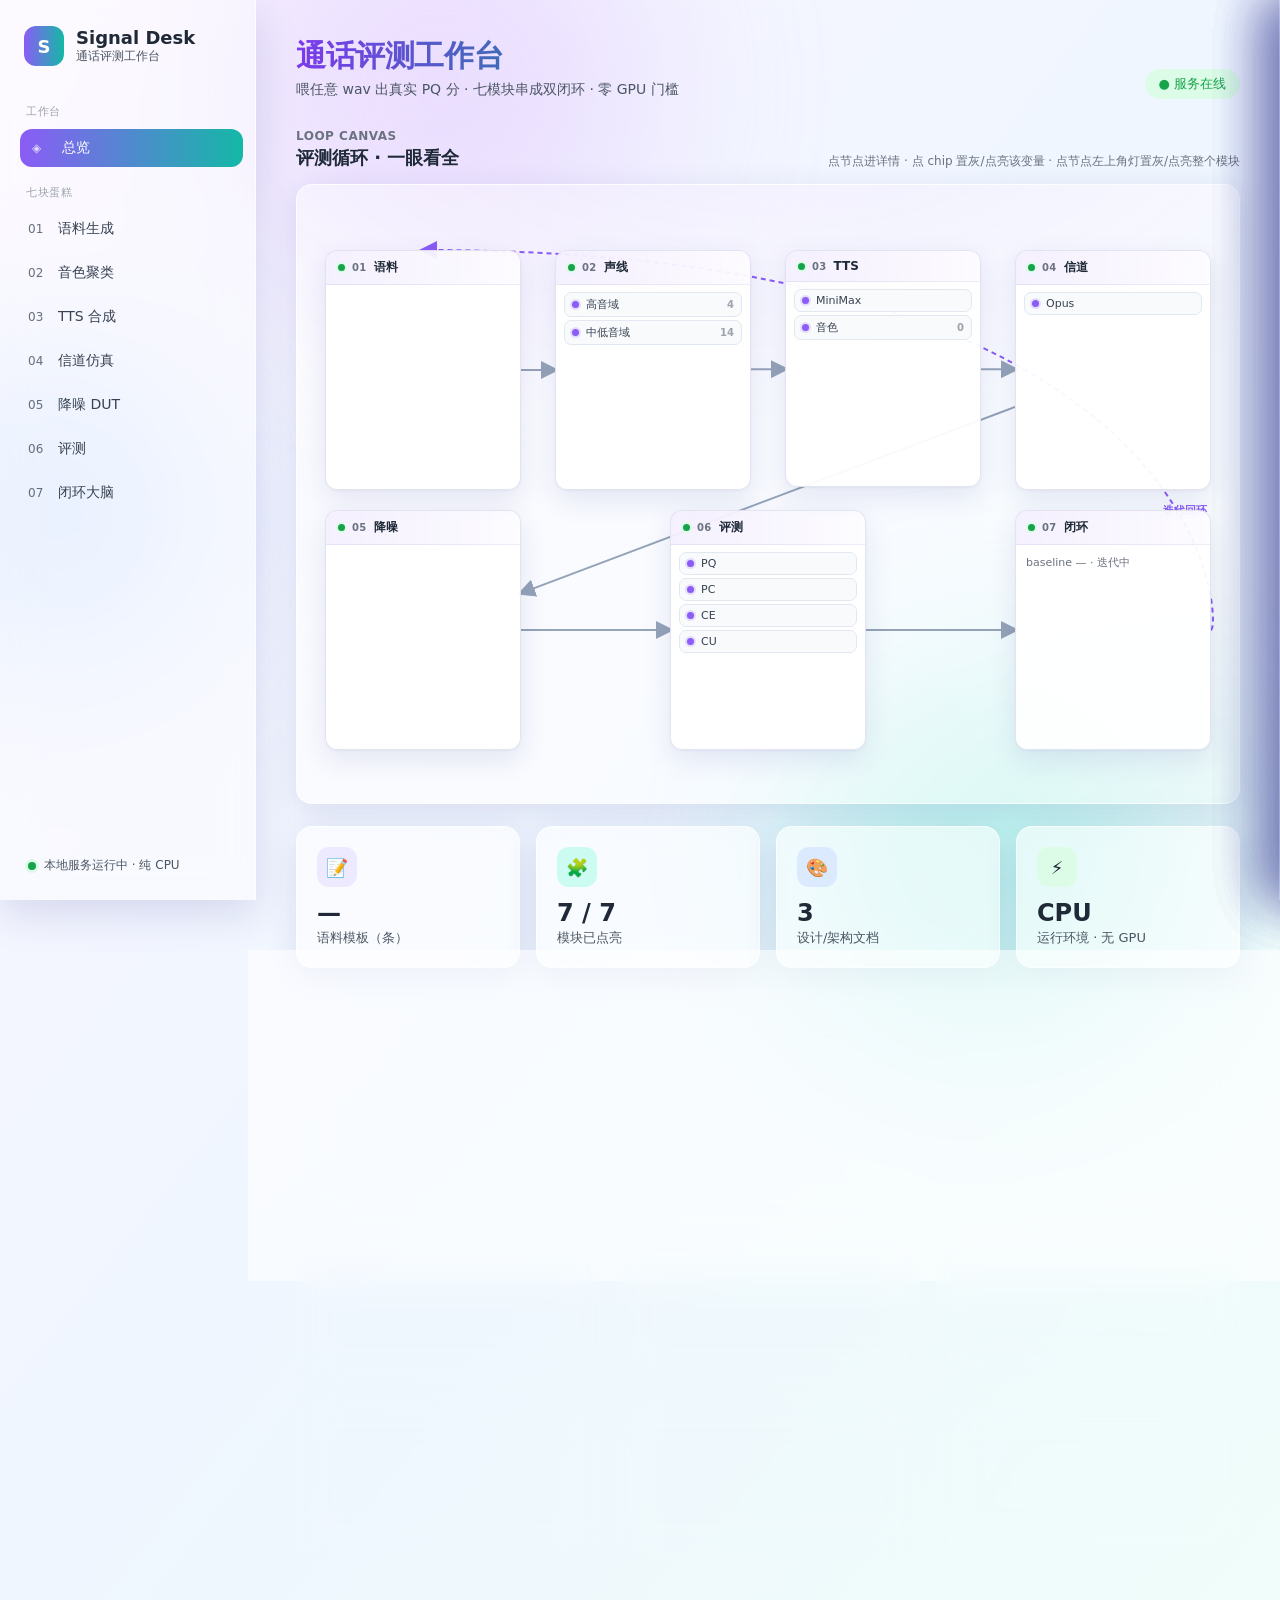
==== commit 78a42bcb: "feat(ui/07): ComfyUI 式 loop canvas 总览 + 07 vision 看图归因 - 总览页第一屏 loop canvas：7 节点两行布局 + 迭代回环 + 端口 + 点" ====
--- a/app/index.html
+++ b/app/index.html
@@ -91,6 +91,36 @@
   .chips { display: flex; flex-wrap: wrap; gap: 8px; margin-top: 8px; }
   .chip { background: #fff; border: 1px solid var(--gray-200); border-radius: var(--r-full); padding: 3px 11px; font-size: 12px; } .chip b { font-variant-numeric: tabular-nums; }
   .muted-sm { color: var(--gray-500); font-size: 12px; }
+
+  /* ComfyUI 式 loop canvas */
+  .loop-wrap { margin-bottom: 22px; }
+  .loop-head { display: flex; align-items: flex-end; justify-content: space-between; gap: 16px; margin-bottom: 14px; }
+  .loop-head .num { color: var(--gray-500); font-size: 12px; font-weight: 600; letter-spacing: .5px; }
+  .loop-head h2 { font-size: 18px; margin-top: 2px; }
+  .loop-canvas { position: relative; height: 620px; background: radial-gradient(1200px 500px at 50% -10%, rgba(139,92,246,.07), transparent 60%), radial-gradient(900px 500px at 100% 110%, rgba(20,184,166,.06), transparent 60%), var(--glass); border: 1px solid var(--glass-border); border-radius: var(--r-lg); box-shadow: var(--shadow-card); overflow: hidden; }
+  .loop-svg { position: absolute; inset: 0; width: 100%; height: 100%; pointer-events: none; }
+  .loop-node { position: absolute; width: 196px; background: rgba(255,255,255,.95); border: 1px solid rgba(31,38,135,.12); border-radius: 12px; box-shadow: 0 1px 2px rgba(31,38,135,.05), 0 10px 28px rgba(31,38,135,.10); overflow: hidden; transition: opacity .25s var(--ease-io), box-shadow .2s var(--ease-io), border-color .2s var(--ease-io), filter .25s var(--ease-io); }
+  .loop-node:hover { box-shadow: 0 1px 2px rgba(31,38,135,.05), 0 16px 38px rgba(31,38,135,.16); border-color: rgba(139,92,246,.35); }
+  .loop-node.off { opacity: .5; filter: grayscale(.85); }
+  .loop-node .node-head { display: flex; align-items: center; gap: 7px; padding: 8px 12px; background: linear-gradient(to right, rgba(139,92,246,.09), rgba(139,92,246,.02)); border-bottom: 1px solid rgba(31,38,135,.08); cursor: pointer; }
+  .loop-node .node-head .lamp { width: 7px; height: 7px; border-radius: 50%; background: var(--ok); box-shadow: 0 0 0 2px var(--ok-bg); flex-shrink: 0; transition: background .2s, box-shadow .2s; }
+  .loop-node.off .node-head .lamp { background: var(--gray-400); box-shadow: 0 0 0 2px rgba(156,163,175,.15); }
+  .loop-node .node-head .num { font-size: 10px; color: var(--gray-500); font-weight: 600; letter-spacing: .3px; }
+  .loop-node .node-head .t { font-size: 12px; font-weight: 600; flex: 1; color: var(--gray-800); }
+  .loop-node .node-body { padding: 7px 8px; height: 204px; overflow-y: auto; overflow-x: hidden; display: flex; flex-direction: column; gap: 3px; }
+  .loop-node .node-body::-webkit-scrollbar { width: 4px; }
+  .loop-node .node-body::-webkit-scrollbar-thumb { background: #E2E8F0; border-radius: 2px; }
+  .loop-node .node-body::-webkit-scrollbar-track { background: transparent; }
+  .loop-port { display: flex; align-items: center; gap: 7px; padding: 4px 7px; border-radius: 7px; background: #F8FAFC; border: 1px solid #E2E8F0; font-size: 11px; color: var(--gray-700); cursor: pointer; transition: background .15s, border-color .15s, opacity .15s; white-space: nowrap; }
+  .loop-port:hover { border-color: rgba(139,92,246,.4); background: #F1F5F9; }
+  .loop-port.off { opacity: .42; }
+  .loop-port.off .dot { background: #CBD5E1; box-shadow: none; }
+  .loop-port.off .lbl { color: var(--gray-400); text-decoration: line-through; }
+  .loop-port .dot { width: 7px; height: 7px; border-radius: 50%; background: var(--purple-500); box-shadow: 0 0 0 2px rgba(139,92,246,.18); flex-shrink: 0; }
+  .loop-port .lbl { flex: 1; overflow: hidden; text-overflow: ellipsis; }
+  .loop-port .cnt { font-size: 10px; color: var(--gray-400); font-weight: 600; }
+  .loop-note { width: 100%; font-size: 11px; color: var(--gray-500); padding: 3px 2px 0; }
+  .loop-fallback { position: absolute; inset: 0; display: flex; align-items: center; justify-content: center; color: var(--gray-500); font-size: 13px; }
 
   /* 02 详情 */
   .field { display: flex; flex-direction: column; gap: 6px; }
@@ -260,6 +290,14 @@
         <div><h1>通话评测工作台</h1><div class="subtitle">喂任意 wav 出真实 PQ 分 · 七模块串成双闭环 · 零 GPU 门槛</div></div>
         <span class="chip-live">● 服务在线</span>
       </div>
+      <!-- ComfyUI 式 loop canvas：总览第一屏 -->
+      <div class="loop-wrap">
+        <div class="loop-head">
+          <div><span class="num">LOOP CANVAS</span><h2>评测循环 · 一眼看全</h2></div>
+          <span class="muted-sm">点节点进详情 · 点 chip 置灰/点亮该变量 · 点节点左上角灯置灰/点亮整个模块</span>
+        </div>
+        <div class="loop-canvas" id="loopCanvas"></div>
+      </div>
       <div class="kpis">
         <div class="kpi"><div class="ico i-purple">📝</div><div class="val" id="kpiCorpus">—</div><div class="lab">语料模板（条）</div></div>
         <div class="kpi"><div class="ico i-teal">🧩</div><div class="val">7 / 7</div><div class="lab">模块已点亮</div></div>
@@ -601,6 +639,162 @@
   initEvaluate();
   initLoop();
   render();
+  renderLoopCanvas();
+}
+
+/* ---------- ComfyUI 式 loop canvas ---------- */
+let LC = { nodes: [] };
+
+async function renderLoopCanvas(){
+  const el = document.getElementById("loopCanvas");
+  if(!el) return;
+  el.innerHTML = '<div class="loop-fallback">正在读取真实数据…</div>';
+  const get = async (u)=>{ try{ const r=await fetch(u); return await r.json(); }catch(e){ return null; } };
+  const [corpus, scenes, models, loopOpt, loopStat, tts] = await Promise.all([
+    get("/api/corpus/templates"), get("/api/channel/noise/scenes"), get("/api/denoise/models"),
+    get("/api/loop/options"), get("/api/loop/status"), get("/api/tts/voices"),
+  ]);
+  LC.nodes = buildLoopNodes({corpus, scenes, models, loopOpt, loopStat, tts});
+  el.innerHTML = '<svg class="loop-svg" id="loopSvg"></svg>';
+  LC.nodes.forEach((n,i)=>{
+    const div = document.createElement("div");
+    div.className = "loop-node";
+    div.id = "loopNode"+i;
+    div.innerHTML = loopNodeHtml(n, i);
+    el.appendChild(div);
+  });
+  layoutLoop();
+  drawLoopEdges();
+}
+
+function shortScene(label){
+  return String(label||"").replace("安静 · ","").replace(" · 交通","").replace(" · 90dB","90dB");
+}
+function shortModel(id){
+  return {gtcrn:"GTCRN", deepfilternet3:"DF3", noisereduce:"NoiseReduce"}[id] || id;
+}
+
+function buildLoopNodes(d){
+  const corpus = d.corpus?.templates || [];
+  const scenes = d.scenes?.scenes || [];
+  const models = d.models?.models || [];
+  const versions = d.loopOpt?.versions || [];
+  const loop = d.loopStat || {};
+  const tts = d.tts?.voices || [];
+  const clusters = [
+    {id:"c0", label:"高音域", count:4},
+    {id:"c1", label:"中低音域", count:14},
+  ];
+  const nodes = [
+    { num:"01", name:"语料", goto:"m01",
+      chips: corpus.map(t=>({id:t.id, label:t.scene, title:t.id+" · "+t.text})) },
+    { num:"02", name:"声线", goto:"voice",
+      chips: clusters.map(c=>({id:c.id, label:c.label, count:c.count})) },
+    { num:"03", name:"TTS", goto:"tts",
+      chips: [{id:"minimax",label:"MiniMax"},{id:"voices",label:"音色",count:tts.length}] },
+    { num:"04", name:"信道", goto:"channel",
+      chips: [{id:"opus",label:"Opus"}].concat(scenes.map(s=>({id:s.id,label:shortScene(s.label),title:s.label}))) },
+    { num:"05", name:"降噪", goto:"denoise",
+      chips: models.map(m=>({id:m.id,label:shortModel(m.id),title:m.name})) },
+    { num:"06", name:"评测", goto:"evaluate",
+      chips: [{id:"PQ",label:"PQ"},{id:"PC",label:"PC"},{id:"CE",label:"CE"},{id:"CU",label:"CU"}] },
+    { num:"07", name:"闭环", goto:"loop",
+      chips: versions.map(v=>({id:v.id,label:v.id,title:v.label})),
+      note: "baseline " + (loop.baseline||"—") + " · " + (loop.status==="no_solution"?"已收敛":"迭代中") },
+  ];
+  return nodes.map(n=>({ ...n, on:true, chips:n.chips.map(c=>({...c,on:true})) }));
+}
+
+function loopNodeHtml(n, i){
+  const chips = n.chips.map((c,ci)=>
+    `<div class="loop-port ${c.on?"":"off"}" onclick="toggleLoopChip(${i},${ci});event.stopPropagation()" title="${esc(c.title||c.label)}"><span class="dot"></span><span class="lbl">${esc(c.label)}</span>${c.count!=null?`<span class="cnt">${c.count}</span>`:""}</div>`
+  ).join("");
+  const note = n.note ? `<div class="loop-note">${esc(n.note)}</div>` : "";
+  return `<div class="node-head" onclick="toggleLoopNode(${i})" title="点击置灰 / 点亮整个模块">
+    <span class="lamp"></span><span class="num">${n.num}</span><span class="t">${esc(n.name)}</span>
+  </div>
+  <div class="node-body" onclick="openLoopNode('${n.goto}')">${chips}${note}</div>`;
+}
+
+function layoutLoop(){
+  const canvas = document.getElementById("loopCanvas");
+  const W = canvas.clientWidth, H = canvas.clientHeight;
+  const nodeW = 196;
+  const nodeH = Math.max(...LC.nodes.map((n,i)=>{
+    const el = document.getElementById("loopNode"+i);
+    return el ? el.offsetHeight : 250;
+  }));
+  const row1 = [0,1,2,3], row2 = [4,5,6];
+  const margin = 28;
+  const place = (indices, y) => {
+    const gap = indices.length > 1 ? (W - margin*2 - nodeW*indices.length) / (indices.length - 1) : 0;
+    indices.forEach((ni, k) => {
+      const el = document.getElementById("loopNode"+ni);
+      el.style.left = Math.round(margin + k*(nodeW + gap)) + "px";
+      el.style.top = Math.round(y - nodeH/2) + "px";
+    });
+  };
+  place(row1, H*0.30);
+  place(row2, H*0.72);
+}
+
+function loopEdgePoint(node, tx, ty){
+  const dx = tx - node.x, dy = ty - node.y;
+  const len = Math.hypot(dx, dy) || 1;
+  const ux = dx/len, uy = dy/len;
+  const t = Math.min(node.halfW/(Math.abs(ux)||1e-6), node.halfH/(Math.abs(uy)||1e-6));
+  return { x: node.x + ux*t, y: node.y + uy*t };
+}
+
+function drawLoopEdges(){
+  const svg = document.getElementById("loopSvg");
+  const canvas = document.getElementById("loopCanvas");
+  const W = canvas.clientWidth, H = canvas.clientHeight;
+  svg.setAttribute("viewBox", `0 0 ${W} ${H}`);
+  const defs = `<defs>
+    <marker id="arr" markerWidth="9" markerHeight="9" refX="7" refY="4.5" orient="auto"><path d="M0,0 L9,4.5 L0,9 z" fill="#94A3B8"/></marker>
+    <marker id="arrLoop" markerWidth="9" markerHeight="9" refX="7" refY="4.5" orient="auto"><path d="M0,0 L9,4.5 L0,9 z" fill="#8B5CF6"/></marker>
+  </defs>`;
+  const nodes = LC.nodes.map((n,i)=>{
+    const el = document.getElementById("loopNode"+i);
+    return { x: el.offsetLeft + el.offsetWidth/2, y: el.offsetTop + el.offsetHeight/2,
+             halfW: el.offsetWidth/2, halfH: el.offsetHeight/2 };
+  });
+  const seq = [0,1,2,3,4,5,6,0];
+  let edges = "";
+  for(let k=0; k<seq.length-1; k++){
+    const a = nodes[seq[k]], b = nodes[seq[k+1]];
+    if(seq[k]===6 && seq[k+1]===0){
+      const sx = a.x + a.halfW, sy = a.y;
+      const ex = b.x, ey = b.y - b.halfH;
+      const mx = W - 18;
+      edges += `<path d="M ${sx} ${sy} C ${mx} ${sy}, ${mx} ${ey}, ${ex} ${ey}" fill="none" stroke="#8B5CF6" stroke-width="2" stroke-dasharray="5 4" marker-end="url(#arrLoop)"/>`;
+    } else {
+      const s = loopEdgePoint(a, b.x, b.y);
+      const e = loopEdgePoint(b, a.x, a.y);
+      edges += `<line x1="${s.x}" y1="${s.y}" x2="${e.x}" y2="${e.y}" stroke="#94A3B8" stroke-width="2" marker-end="url(#arr)"/>`;
+    }
+  }
+  const labelX = W - 76;
+  const labelY = (nodes[6].y + nodes[0].y)/2 + 14;
+  svg.innerHTML = defs + edges + `<text x="${labelX}" y="${labelY}" font-size="11" fill="#8B5CF6" font-weight="600">迭代回环</text>`;
+}
+
+function toggleLoopChip(ni, ci){
+  const c = LC.nodes[ni].chips[ci];
+  c.on = !c.on;
+  const el = document.getElementById("loopNode"+ni);
+  const chip = el?.querySelectorAll(".loop-port")[ci];
+  if(chip) chip.classList.toggle("off", !c.on);
+}
+function toggleLoopNode(ni){
+  const n = LC.nodes[ni];
+  n.on = !n.on;
+  document.getElementById("loopNode"+ni)?.classList.toggle("off", !n.on);
+}
+function openLoopNode(goto){
+  if(goto === "m01") showView("overview","m01");
+  else showView(goto);
 }
 
 /* ---------- 03 TTS ---------- */
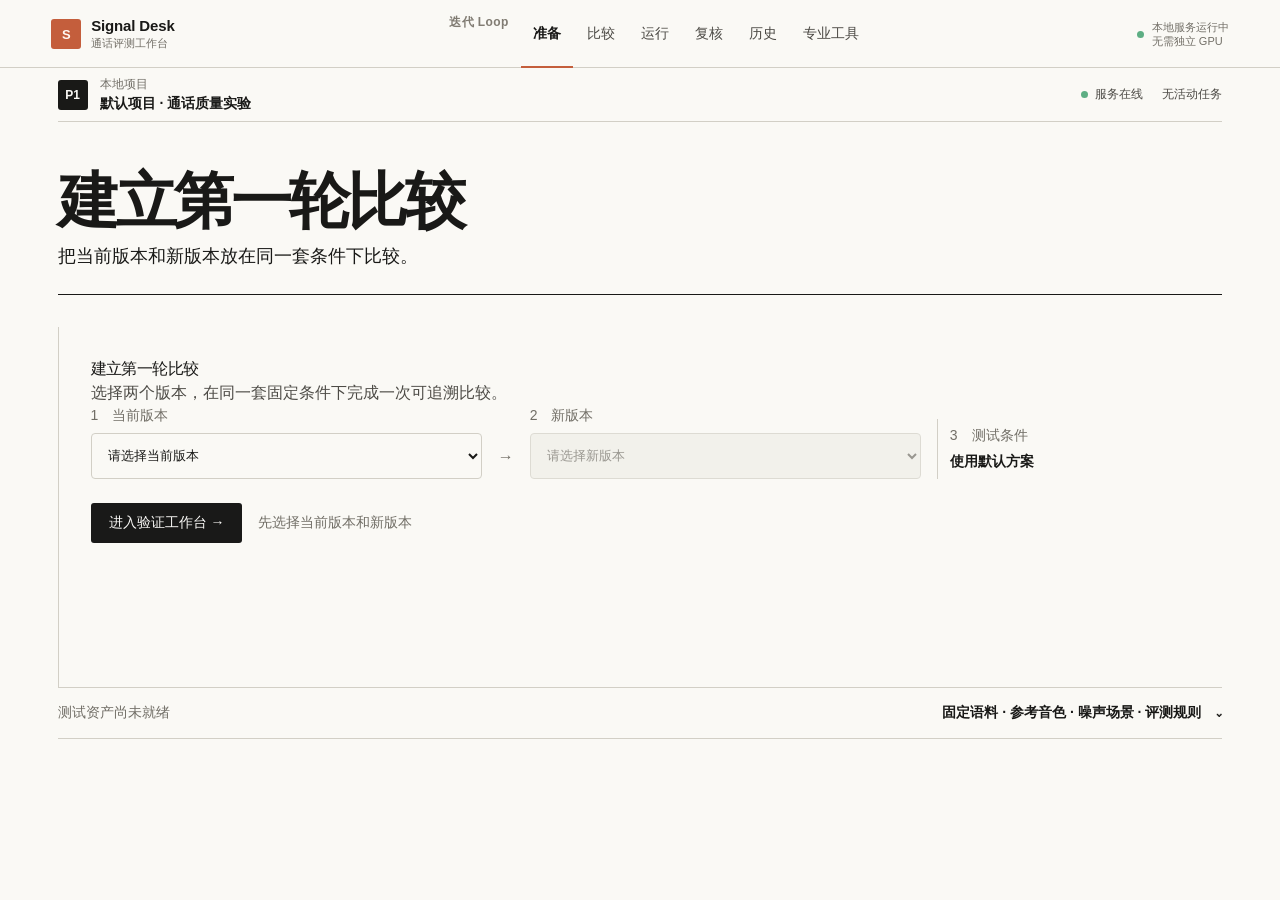
==== commit 32aa600d: "feat: prepare Signal Desk public release" ====
--- a/app/index.html
+++ b/app/index.html
@@ -2,9 +2,20 @@
 <html lang="zh-CN">
 <head>
 <meta charset="UTF-8">
-<meta name="viewport" content="width=device-width, initial-scale=1.0">
+<meta name="viewport" content="width=device-width, initial-scale=1.0, viewport-fit=cover">
 <title>Signal Desk · 通话评测工作台</title>
+<meta name="description" content="无需独立 GPU 的通话音频实验工作台：语料、声线、TTS、信道、降噪、评测与闭环判定。">
+<script>
+  // 双击 app/index.html 时，API 相对路径会落到 file://；自动回到本地服务，避免整页 Failed to fetch。
+  if (location.protocol === "file:") {
+    location.replace("http://127.0.0.1:8090/" + location.search + location.hash);
+  }
+</script>
+<link rel="stylesheet" href="/tokens.css">
 <style>
+  /* Hallmark · genre: editorial-workbench · theme: studied-DNA (source: anthropic.com/research) · macrostructure: home[compact thesis + workbench index + equal action rail] / tools[context strip + split workbench + durable run ledger] / decision[long document + semantic trace + gate evidence ledger] · variation: persisted-run-and-gate-evidence · design-system: design.md · designed-as-app
+   * pre-emit critique: P5 H5 E5 S5 R5 V4 · contrast: pass (40–41) · nav: N2 sidebar · footer: none · slop: pass (42–45) · honest: pass (46) · chrome: pass (47) · tokens: pass (48) · responsive: pass (49) · icons: pass (30) · mobile: pass (34, 49, 50–57)
+   */
   :root {
     --grad-brand: linear-gradient(to right, #8B5CF6, #14B8A6);
     --grad-heading: linear-gradient(to right, #7C3AED, #0D9488);
@@ -17,8 +28,8 @@
     --info: #2563EB; --info-bg: #DBEAFE;
     --glass: rgba(255,255,255,.58); --glass-border: rgba(255,255,255,.7); --glass-blur: 18px;
     --r-sm: 8px; --r-md: 12px; --r-lg: 16px; --r-full: 9999px;
-    --shadow-card: 0 8px 32px rgba(31,38,135,.12);
-    --shadow-hover: 0 16px 40px rgba(31,38,135,.2);
+    --shadow-card: 0 8px 32px rgba(25,25,23,.09);
+    --shadow-hover: 0 16px 40px rgba(25,25,23,.13);
     --t-fast: 150ms; --t-base: 250ms; --t-slow: 400ms;
     --ease-out: cubic-bezier(.2,0,0,1); --ease-io: cubic-bezier(.4,0,.2,1);
     --font-sans: ui-sans-serif, system-ui, -apple-system, "Segoe UI", Roboto, "Microsoft YaHei", sans-serif;
@@ -31,7 +42,7 @@
   .blob.b2 { width: 380px; height: 380px; background: #5EEAD4; bottom: -140px; right: 8%; animation: blob 7s infinite; animation-delay: 2s; }
   .blob.b3 { width: 300px; height: 300px; background: #93C5FD; top: 40%; left: -100px; animation: blob 7s infinite; animation-delay: 4s; }
 
-  aside { width: 256px; flex-shrink: 0; background: rgba(255,255,255,.45); backdrop-filter: blur(var(--glass-blur)); -webkit-backdrop-filter: blur(var(--glass-blur)); border-right: 1px solid rgba(255,255,255,.6); box-shadow: 0 12px 40px rgba(31,38,135,.15); padding: 22px 16px; display: flex; flex-direction: column; gap: 6px; position: sticky; top: 0; height: 100vh; z-index: 2; }
+  aside { width: 256px; flex-shrink: 0; background: rgba(255,255,255,.45); backdrop-filter: blur(var(--glass-blur)); -webkit-backdrop-filter: blur(var(--glass-blur)); border-right: 1px solid rgba(255,255,255,.6); box-shadow: 0 12px 40px rgba(25,25,23,.08); padding: 22px 16px; display: flex; flex-direction: column; gap: 6px; position: sticky; top: 0; height: 100vh; z-index: 2; }
   .brand { display: flex; align-items: center; gap: 12px; padding: 4px 8px 20px; }
   .brand .logo { width: 40px; height: 40px; border-radius: var(--r-md); background: var(--grad-brand); display: flex; align-items: center; justify-content: center; color: #fff; font-weight: 600; font-size: 18px; }
   .brand .t { font-size: 18px; font-weight: 600; } .brand .s { font-size: 12px; color: var(--gray-600); }
@@ -48,7 +59,7 @@
   h1 { font-size: 30px; font-weight: 600; letter-spacing: -.4px; background-image: var(--grad-heading); -webkit-background-clip: text; background-clip: text; color: transparent; }
   .subtitle { color: var(--gray-600); font-size: 14px; margin-top: 4px; }
   .chip-live { display: inline-flex; align-items: center; gap: 8px; background: var(--ok-bg); color: var(--ok); border-radius: var(--r-full); padding: 6px 14px; font-size: 13px; font-weight: 500; white-space: nowrap; }
-  .back { display: inline-flex; align-items: center; gap: 6px; background: #fff; border: 1px solid var(--gray-200); border-radius: var(--r-md); padding: 8px 14px; font-size: 13px; color: var(--gray-700); cursor: pointer; transition: all var(--t-fast) var(--ease-out); }
+  .back { display: inline-flex; align-items: center; gap: 6px; background: #fff; border: 1px solid var(--gray-200); border-radius: var(--r-md); padding: 8px 14px; font-size: 13px; color: var(--gray-700); cursor: pointer; transition: border-color var(--t-fast) var(--ease-out), color var(--t-fast) var(--ease-out), background-color var(--t-fast) var(--ease-out); }
   .back:hover { border-color: var(--purple-500); color: var(--purple-600); }
   .head-actions { display: flex; align-items: center; gap: 8px; }
 
@@ -83,7 +94,7 @@
   .addrow input:focus, .field input:focus, .field select:focus { outline: none; box-shadow: 0 0 0 2px var(--purple-500); }
   button { font-family: inherit; cursor: pointer; border: 0; transition: transform var(--t-fast) var(--ease-out), box-shadow var(--t-base) var(--ease-out), filter var(--t-fast); }
   .btn-primary { padding: 10px 18px; border-radius: var(--r-md); color: #fff; font-size: 14px; background: var(--grad-brand); }
-  .btn-primary:hover { box-shadow: 0 10px 20px rgba(124,58,237,.35); } .btn-primary:active { transform: scale(.98); } .btn-primary:disabled { filter: grayscale(.4); cursor: wait; }
+  .btn-primary:hover { box-shadow: 0 10px 20px rgba(25,25,23,.12); } .btn-primary:active { transform: scale(.98); } .btn-primary:disabled { filter: grayscale(.4); cursor: wait; }
   .btn-ghost { padding: 10px 16px; border-radius: var(--r-md); background: #fff; border: 1px solid var(--gray-200); color: var(--gray-700); font-size: 13px; }
   .btn-ghost:hover { border-color: var(--purple-500); color: var(--purple-600); } .btn-ghost:active { transform: scale(.98); }
   .result { display: none; background: rgba(237,233,254,.7); border-radius: var(--r-md); padding: 14px 16px; font-size: 13px; animation: fadeUp 250ms var(--ease-out); }
@@ -97,30 +108,22 @@
   .loop-head { display: flex; align-items: flex-end; justify-content: space-between; gap: 16px; margin-bottom: 14px; }
   .loop-head .num { color: var(--gray-500); font-size: 12px; font-weight: 600; letter-spacing: .5px; }
   .loop-head h2 { font-size: 18px; margin-top: 2px; }
-  .loop-canvas { position: relative; height: 620px; background: radial-gradient(1200px 500px at 50% -10%, rgba(139,92,246,.07), transparent 60%), radial-gradient(900px 500px at 100% 110%, rgba(20,184,166,.06), transparent 60%), var(--glass); border: 1px solid var(--glass-border); border-radius: var(--r-lg); box-shadow: var(--shadow-card); overflow: hidden; }
-  .loop-svg { position: absolute; inset: 0; width: 100%; height: 100%; pointer-events: none; }
-  .loop-node { position: absolute; width: 196px; background: rgba(255,255,255,.95); border: 1px solid rgba(31,38,135,.12); border-radius: 12px; box-shadow: 0 1px 2px rgba(31,38,135,.05), 0 10px 28px rgba(31,38,135,.10); overflow: hidden; transition: opacity .25s var(--ease-io), box-shadow .2s var(--ease-io), border-color .2s var(--ease-io), filter .25s var(--ease-io); }
-  .loop-node:hover { box-shadow: 0 1px 2px rgba(31,38,135,.05), 0 16px 38px rgba(31,38,135,.16); border-color: rgba(139,92,246,.35); }
-  .loop-node.off { opacity: .5; filter: grayscale(.85); }
-  .loop-node .node-head { display: flex; align-items: center; gap: 7px; padding: 8px 12px; background: linear-gradient(to right, rgba(139,92,246,.09), rgba(139,92,246,.02)); border-bottom: 1px solid rgba(31,38,135,.08); cursor: pointer; }
-  .loop-node .node-head .lamp { width: 7px; height: 7px; border-radius: 50%; background: var(--ok); box-shadow: 0 0 0 2px var(--ok-bg); flex-shrink: 0; transition: background .2s, box-shadow .2s; }
-  .loop-node.off .node-head .lamp { background: var(--gray-400); box-shadow: 0 0 0 2px rgba(156,163,175,.15); }
-  .loop-node .node-head .num { font-size: 10px; color: var(--gray-500); font-weight: 600; letter-spacing: .3px; }
-  .loop-node .node-head .t { font-size: 12px; font-weight: 600; flex: 1; color: var(--gray-800); }
-  .loop-node .node-body { padding: 7px 8px; height: 204px; overflow-y: auto; overflow-x: hidden; display: flex; flex-direction: column; gap: 3px; }
-  .loop-node .node-body::-webkit-scrollbar { width: 4px; }
-  .loop-node .node-body::-webkit-scrollbar-thumb { background: #E2E8F0; border-radius: 2px; }
-  .loop-node .node-body::-webkit-scrollbar-track { background: transparent; }
-  .loop-port { display: flex; align-items: center; gap: 7px; padding: 4px 7px; border-radius: 7px; background: #F8FAFC; border: 1px solid #E2E8F0; font-size: 11px; color: var(--gray-700); cursor: pointer; transition: background .15s, border-color .15s, opacity .15s; white-space: nowrap; }
-  .loop-port:hover { border-color: rgba(139,92,246,.4); background: #F1F5F9; }
-  .loop-port.off { opacity: .42; }
-  .loop-port.off .dot { background: #CBD5E1; box-shadow: none; }
-  .loop-port.off .lbl { color: var(--gray-400); text-decoration: line-through; }
-  .loop-port .dot { width: 7px; height: 7px; border-radius: 50%; background: var(--purple-500); box-shadow: 0 0 0 2px rgba(139,92,246,.18); flex-shrink: 0; }
-  .loop-port .lbl { flex: 1; overflow: hidden; text-overflow: ellipsis; }
-  .loop-port .cnt { font-size: 10px; color: var(--gray-400); font-weight: 600; }
-  .loop-note { width: 100%; font-size: 11px; color: var(--gray-500); padding: 3px 2px 0; }
-  .loop-fallback { position: absolute; inset: 0; display: flex; align-items: center; justify-content: center; color: var(--gray-500); font-size: 13px; }
+  .flow-canvas { position: relative; background: radial-gradient(1200px 500px at 50% -10%, rgba(139,92,246,.07), transparent 60%), radial-gradient(900px 500px at 100% 110%, rgba(20,184,166,.06), transparent 60%), var(--glass); border: 1px solid var(--glass-border); border-radius: var(--r-lg); box-shadow: var(--shadow-card); padding: 26px 26px 20px; overflow: hidden; }
+  .flow-track { display: flex; align-items: stretch; gap: 0; }
+  .flow-step { flex: 1; min-width: 0; background: rgba(255,255,255,.96); border: 1px solid rgba(25,25,23,.12); border-radius: 12px; padding: 13px 12px 12px; box-shadow: 0 1px 2px rgba(25,25,23,.05); cursor: pointer; transition: box-shadow .2s var(--ease-io), border-color .2s var(--ease-io), transform .2s var(--ease-io); }
+  .flow-step:hover { box-shadow: 0 6px 20px rgba(25,25,23,.10); border-color: rgba(25,25,23,.32); transform: translateY(-2px); }
+  .flow-step .fs-head { display: flex; align-items: center; gap: 7px; margin-bottom: 8px; }
+  .flow-step .fs-num { flex-shrink: 0; width: 24px; height: 24px; border-radius: 7px; background: linear-gradient(135deg, rgba(139,92,246,.14), rgba(139,92,246,.05)); color: var(--purple-600); font-size: 11px; font-weight: 700; display: flex; align-items: center; justify-content: center; }
+  .flow-step .fs-name { font-size: 13px; font-weight: 600; color: var(--gray-800); flex: 1; white-space: nowrap; overflow: hidden; text-overflow: ellipsis; }
+  .flow-step .fs-badge { flex-shrink: 0; font-size: 10px; padding: 2px 7px; border-radius: 999px; font-weight: 600; }
+  .flow-step .fs-badge.on { background: var(--ok-bg); color: var(--ok); }
+  .flow-step .fs-badge.off { background: rgba(156,163,175,.12); color: var(--gray-500); }
+  .flow-step .fs-stat { font-size: 12px; font-weight: 600; color: var(--purple-700); margin-bottom: 3px; }
+  .flow-step .fs-desc { font-size: 11px; color: var(--gray-500); line-height: 1.45; }
+  .flow-arrow { align-self: center; flex-shrink: 0; color: rgba(139,92,246,.55); font-size: 18px; padding: 0 4px; user-select: none; }
+  .flow-loop { margin-top: 18px; display: flex; align-items: center; gap: 8px; font-size: 12px; color: var(--gray-500); border-top: 1px dashed rgba(31,38,135,.14); padding-top: 14px; }
+  .flow-loop .fl-ico { color: var(--purple-500); font-size: 15px; }
+  .flow-fallback { position: absolute; inset: 0; display: flex; align-items: center; justify-content: center; color: var(--gray-500); font-size: 13px; }
 
   /* 02 详情 */
   .field { display: flex; flex-direction: column; gap: 6px; }
@@ -160,7 +163,7 @@
   .voice-grid { display: grid; grid-template-columns: repeat(3, 1fr); gap: 20px; }
   .voice-card { position: relative; background: var(--glass); backdrop-filter: blur(var(--glass-blur)); -webkit-backdrop-filter: blur(var(--glass-blur)); border: 1px solid var(--glass-border); border-radius: var(--r-lg); padding: 20px; box-shadow: var(--shadow-card); display: flex; flex-direction: column; gap: 10px; transition: transform var(--t-base) var(--ease-io), box-shadow var(--t-base) var(--ease-io), border-color var(--t-base); animation: fadeUp var(--t-slow) var(--ease-out) backwards; }
   .voice-card:hover { transform: translateY(-3px); box-shadow: var(--shadow-hover); }
-  .voice-card.selected { border-color: var(--purple-500); box-shadow: 0 0 0 2px rgba(139,92,246,.25), var(--shadow-card); }
+  .voice-card.selected { border-color: var(--gray-700); box-shadow: 0 0 0 2px rgba(25,25,23,.16), var(--shadow-card); }
   .voice-top { display: flex; align-items: center; gap: 12px; padding-right: 52px; }
   .voice-avatar { width: 44px; height: 44px; border-radius: 50%; background: var(--grad-brand); color: #fff; display: flex; align-items: center; justify-content: center; font-size: 18px; font-weight: 600; flex-shrink: 0; }
   .voice-name { font-weight: 600; font-size: 15px; line-height: 1.25; white-space: nowrap; overflow: hidden; text-overflow: ellipsis; }
@@ -171,7 +174,7 @@
   .btn-sm { padding: 6px 12px; border-radius: var(--r-md); font-size: 12px; border: 1px solid var(--gray-200); background: #fff; color: var(--gray-700); }
   .btn-sm:hover { border-color: var(--purple-500); color: var(--purple-600); }
   .btn-sm.primary { background: var(--grad-brand); color: #fff; border: 0; }
-  .btn-sm.primary:hover { box-shadow: 0 8px 16px rgba(124,58,237,.3); }
+  .btn-sm.primary:hover { box-shadow: 0 8px 16px rgba(25,25,23,.12); }
   .btn-sm:disabled { filter: grayscale(.4); cursor: wait; }
   .kind-badge { position: absolute; top: 16px; right: 16px; font-size: 11px; padding: 3px 8px; border-radius: var(--r-full); font-weight: 500; }
   .kind-badge.system { background: #EDE9FE; color: var(--purple-600); }
@@ -198,18 +201,12 @@
   .nt-meta span { background: rgba(255,255,255,.72); border-radius: var(--r-full); padding: 2px 9px; }
   .nt-preview { margin-top: auto; align-self: flex-start; background: rgba(255,255,255,.72); color: #3D2258; border: 0; border-radius: var(--r-full); padding: 6px 13px; font-size: 12px; }
   .nt-preview:hover { background: rgba(255,255,255,.92); }
-  .noise-tile.n-NPARK::before { background: radial-gradient(circle at 22% 28%, #4ADE80, transparent 58%), radial-gradient(circle at 78% 22%, #16A34A, transparent 54%), radial-gradient(circle at 50% 88%, #065F46, transparent 66%); }
-  .noise-tile.n-OOFFICE::before { background: radial-gradient(circle at 20% 30%, #2DD4BF, transparent 58%), radial-gradient(circle at 80% 25%, #0D9488, transparent 54%), radial-gradient(circle at 45% 88%, #134E4A, transparent 66%); }
-  .noise-tile.n-PCAFETER::before { background: radial-gradient(circle at 25% 30%, #60A5FA, transparent 58%), radial-gradient(circle at 75% 25%, #2563EB, transparent 54%), radial-gradient(circle at 50% 88%, #1E3A8A, transparent 66%); }
-  .noise-tile.n-PRESTO::before { background: radial-gradient(circle at 22% 30%, #FDE047, transparent 58%), radial-gradient(circle at 78% 25%, #FACC15, transparent 54%), radial-gradient(circle at 50% 88%, #CA8A04, transparent 66%); }
-  .noise-tile.n-STRAFFIC::before { background: radial-gradient(circle at 25% 30%, #FDBA74, transparent 58%), radial-gradient(circle at 75% 25%, #F97316, transparent 54%), radial-gradient(circle at 50% 88%, #C2410C, transparent 66%); }
-  .noise-tile.n-TMETRO::before { background: radial-gradient(circle at 22% 30%, #F87171, transparent 54%), radial-gradient(circle at 78% 25%, #DC2626, transparent 50%), radial-gradient(circle at 50% 88%, #7F1D1D, transparent 66%); }
 
   /* 06 评测 */
   .ev-progress { display: none; margin-top: 14px; }
   .ev-progress.show { display: block; }
   .ev-progress-track { height: 8px; background: rgba(255,255,255,.6); border-radius: var(--r-full); overflow: hidden; }
-  .ev-progress-bar { height: 100%; width: 0; background: var(--grad-brand); border-radius: var(--r-full); transition: width .4s var(--ease-out); }
+  .ev-progress-bar { height: 100%; width: 0; background: var(--grad-brand); border-radius: var(--r-full); }
   .ev-stats { display: grid; grid-template-columns: repeat(auto-fit, minmax(150px, 1fr)); gap: 12px; margin-top: 16px; }
   .ev-stat { background: var(--glass); backdrop-filter: blur(var(--glass-blur)); -webkit-backdrop-filter: blur(var(--glass-blur)); border: 1px solid var(--glass-border); border-radius: var(--r-md); padding: 14px 16px; box-shadow: var(--shadow-card); }
   .ev-stat .v { font-size: 22px; font-weight: 600; font-variant-numeric: tabular-nums; }
@@ -238,7 +235,7 @@
   .quick-dir-label { font-size: 12px; color: var(--gray-500); white-space: nowrap; }
   .report-body { flex: 1; overflow: auto; white-space: pre-wrap; font-family: var(--font-sans); font-size: 13px; line-height: 1.6; background: rgba(255,255,255,.65); border: 1px solid var(--gray-200); border-radius: var(--r-md); padding: 16px; color: var(--gray-700); }
   .sheet-mask { position: fixed; inset: 0; background: rgba(17,24,39,.35); backdrop-filter: blur(2px); -webkit-backdrop-filter: blur(2px); z-index: 20; opacity: 0; pointer-events: none; transition: opacity var(--t-slow) var(--ease-out); }
-  .sheet { position: fixed; top: 0; right: 0; height: 100vh; width: min(1240px, 96vw); background: rgba(255,255,255,.82); backdrop-filter: blur(24px); -webkit-backdrop-filter: blur(24px); border-left: 1px solid var(--glass-border); box-shadow: -16px 0 48px rgba(31,38,135,.22); z-index: 21; transform: translateX(100%); transition: transform var(--t-slow) var(--ease-out); display: flex; flex-direction: column; padding: 24px; gap: 16px; }
+  .sheet { position: fixed; top: 0; right: 0; height: 100vh; width: min(1240px, 96vw); background: rgba(255,255,255,.82); backdrop-filter: blur(24px); -webkit-backdrop-filter: blur(24px); border-left: 1px solid var(--glass-border); box-shadow: -16px 0 48px rgba(25,25,23,.16); z-index: 21; transform: translateX(100%); transition: transform var(--t-slow) var(--ease-out); display: flex; flex-direction: column; padding: 24px; gap: 16px; }
   .sheet.open { transform: translateX(0); }
   .sheet-mask.open { opacity: 1; pointer-events: auto; }
   .sheet-head { display: flex; align-items: center; justify-content: space-between; gap: 12px; }
@@ -263,49 +260,1405 @@
   @media (prefers-reduced-motion: reduce) { *, *::before, *::after { animation: none !important; transition: none !important; } html { scroll-behavior: auto; } }
   @media (max-width: 1100px) { .kpis { grid-template-columns: repeat(2,1fr); } .cards { grid-template-columns: repeat(2,1fr); } .card.wide { grid-column: span 2; } .grid-2 { grid-template-columns: 1fr; } .voice-grid { grid-template-columns: repeat(2,1fr); } }
   @media (max-width: 720px) { .voice-grid { grid-template-columns: 1fr; } .lib-head { flex-direction: column; align-items: stretch; } .search input { width: 100%; min-width: 0; } }
+
+  /* 2026-08-21 · Workbench shell v1 */
+  :root {
+    --grad-brand: #2457D6;
+    --grad-heading: none;
+    --purple-500: #2457D6; --purple-600: #1E49B6;
+    --teal-500: #0F766E; --teal-600: #0B5F59;
+    --gray-800: #18212F; --gray-700: #344054; --gray-600: #526173;
+    --gray-500: #697586; --gray-400: #98A2B3; --gray-200: #DCE2E8; --gray-100: #EEF1F4;
+    --glass: #FFFFFF; --glass-border: #DCE2E8; --glass-blur: 0px;
+    --r-sm: 6px; --r-md: 9px; --r-lg: 14px;
+    --shadow-card: 0 1px 2px rgba(25, 39, 57, .035), 0 5px 18px rgba(25, 39, 57, .04);
+    --shadow-hover: 0 2px 4px rgba(25, 39, 57, .045), 0 12px 28px rgba(25, 39, 57, .07);
+    --font-sans: "Segoe UI Variable", "Aptos", "Segoe UI", "Microsoft YaHei", sans-serif;
+  }
+  body { min-height: 100dvh; background: #F4F6F8; overflow-x: hidden; }
+  .blob { display: none; }
+  a, button, input, select { -webkit-tap-highlight-color: transparent; }
+  button:focus-visible, a:focus-visible, input:focus-visible, select:focus-visible, [tabindex]:focus-visible { outline: 3px solid rgba(36,87,214,.2); outline-offset: 2px; }
+
+  aside { width: 220px; height: 100dvh; padding: 22px 14px 18px; background: #18212F; color: #fff; border: 0; box-shadow: none; gap: 4px; }
+  .brand { padding: 2px 8px 28px; }
+  .brand .logo { width: 34px; height: 34px; border-radius: 9px; background: #fff; color: #18212F; font-size: 15px; letter-spacing: -.5px; }
+  .brand .t { font-size: 16px; letter-spacing: -.2px; }
+  .brand .s { color: #98A2B3; font-size: 11px; }
+  .nav-label { color: #697586; padding: 14px 10px 6px; letter-spacing: .8px; }
+  .nav-item { width: 100%; border: 0; background: transparent; color: #C8D0DA; padding: 10px 11px; border-radius: 8px; text-align: left; font-size: 13px; }
+  .nav-item:hover { color: #fff; background: rgba(255,255,255,.07); transform: none; }
+  .nav-item.active { color: #fff; background: rgba(255,255,255,.12); transform: none; font-weight: 600; }
+  .nav-item .num { display: inline-flex; align-items: center; justify-content: center; width: 22px; height: 22px; border-radius: 6px; background: rgba(255,255,255,.08); font-size: 11px; }
+  .aside-foot { color: #98A2B3; padding: 14px 9px 2px; line-height: 1.45; }
+  .dot-live { background: #4ADE80; box-shadow: 0 0 0 3px rgba(74,222,128,.12); }
+
+  main { max-width: none; padding: 0 42px 64px; }
+  .global-bar { min-height: 68px; display: flex; align-items: center; justify-content: space-between; gap: 20px; border-bottom: 1px solid #E1E6EB; margin: 0 -42px 34px; padding: 0 42px; background: rgba(244,246,248,.94); position: sticky; top: 0; z-index: 8; backdrop-filter: blur(12px); }
+  .project-context { display: flex; align-items: center; gap: 14px; min-width: 0; }
+  .context-mark { width: 30px; height: 30px; border-radius: 8px; background: #E8EEFF; color: #2457D6; display: grid; place-items: center; font-weight: 700; font-size: 12px; }
+  .context-copy { min-width: 0; }
+  .context-label { color: #697586; font-size: 10px; letter-spacing: .7px; text-transform: uppercase; }
+  .context-title { color: #18212F; font-weight: 600; font-size: 13px; margin-top: 2px; white-space: nowrap; overflow: hidden; text-overflow: ellipsis; }
+  .global-status { display: flex; align-items: center; gap: 9px; color: #526173; font-size: 12px; }
+  .service-state { display: inline-flex; align-items: center; gap: 7px; padding: 7px 10px; border: 1px solid #DCE2E8; border-radius: 8px; background: #fff; }
+
+  .page-head { align-items: flex-start; margin-bottom: 24px; }
+  h1 { background: none; color: #18212F; font-size: clamp(27px, 3vw, 38px); line-height: 1.08; letter-spacing: -1.2px; text-wrap: balance; }
+  .subtitle { color: #475467; line-height: 1.6; max-width: 68ch; margin-top: 8px; }
+  .chip-live { border-radius: 8px; background: #EAF7EF; color: #167647; }
+  .back { border-radius: 8px; }
+
+  .home-hero { display: grid; grid-template-columns: minmax(0,1.22fr) minmax(280px,.78fr); gap: 18px; margin-bottom: 30px; }
+  .entry-primary, .entry-secondary { border: 1px solid #DCE2E8; background: #fff; box-shadow: var(--shadow-card); text-align: left; }
+  .entry-primary { min-height: 238px; padding: 30px; border-radius: 16px; display: flex; flex-direction: column; justify-content: space-between; position: relative; overflow: hidden; }
+  .entry-primary::after { content: "01  →  02  →  03  →  04  →  05  →  06  →  07"; position: absolute; right: -32px; bottom: 20px; color: rgba(36,87,214,.07); font: 700 25px/1 "Segoe UI Variable",sans-serif; letter-spacing: 2px; white-space: nowrap; transform: rotate(-5deg); pointer-events: none; }
+  .entry-primary:hover, .entry-secondary:hover { border-color: #B8C7EC; box-shadow: var(--shadow-hover); transform: translateY(-2px); }
+  .entry-eyebrow { color: #2457D6; font-size: 11px; font-weight: 700; letter-spacing: .8px; text-transform: uppercase; }
+  .entry-primary h2 { font-size: 25px; letter-spacing: -.6px; margin-top: 12px; }
+  .entry-primary p { max-width: 48ch; color: #526173; font-size: 14px; line-height: 1.65; margin-top: 10px; }
+  .entry-cta { display: inline-flex; align-items: center; gap: 9px; color: #2457D6; font-size: 13px; font-weight: 650; position: relative; z-index: 1; }
+  .primary-entry-icon { position: absolute; top: 24px; right: 24px; z-index: 1; width: 42px; height: 42px; }
+  .entry-stack { display: grid; gap: 14px; }
+  .entry-secondary { min-height: 112px; padding: 20px 21px; border-radius: 13px; display: grid; grid-template-columns: 1fr auto; align-items: center; gap: 18px; }
+  .entry-secondary h3 { font-size: 16px; letter-spacing: -.25px; }
+  .entry-secondary p { color: #697586; font-size: 12px; line-height: 1.55; margin-top: 5px; }
+  .entry-action { display: inline-block; color: #2457D6; font-size: 11px; font-weight: 650; margin-top: 9px; }
+  .entry-icon { width: 38px; height: 38px; border-radius: 10px; background: #EEF3FF; color: #2457D6; display: grid; place-items: center; font-size: 17px; }
+
+  .section-head { display: flex; align-items: end; justify-content: space-between; gap: 20px; margin: 34px 0 14px; }
+  .section-kicker { color: #697586; font-size: 10px; font-weight: 700; letter-spacing: .8px; text-transform: uppercase; }
+  .section-head h2 { font-size: 19px; letter-spacing: -.35px; margin-top: 4px; }
+  .section-note { color: #697586; font-size: 12px; text-align: right; }
+
+  .flow-canvas { background: #fff; border: 1px solid #DCE2E8; border-radius: 14px; box-shadow: var(--shadow-card); padding: 18px; overflow-x: auto; }
+  .flow-track { min-width: 920px; align-items: stretch; }
+  .flow-step { appearance: none; text-align: left; border: 1px solid #DCE2E8; border-radius: 10px; padding: 13px 12px; background: #fff; box-shadow: none; }
+  .flow-step:hover { border-color: #A9A69D; box-shadow: 0 8px 22px rgba(25,25,23,.08); transform: translateY(-2px); }
+  .flow-step.current { border-color: #2457D6; box-shadow: inset 0 3px 0 #2457D6; }
+  .flow-step .fs-num { background: #EEF3FF; color: #2457D6; }
+  .flow-step .fs-stat { color: #344054; min-height: 18px; }
+  .flow-step .fs-desc { display: none; }
+  .flow-step .fs-badge { border-radius: 5px; }
+  .flow-step .fs-badge.ready { color: #167647; background: #EAF7EF; }
+  .flow-step .fs-badge.wip { color: #7A4600; background: #FFEDC2; box-shadow: inset 0 0 0 1px rgba(148,91,11,.08); }
+  .flow-step .fs-badge.disabled { color: #697586; background: #EEF1F4; }
+  .flow-arrow { align-self: stretch; width: 18px; padding: 0 3px; position: relative; color: transparent; font-size: 0; }
+  .flow-arrow::before { content: ""; position: absolute; left: 2px; right: 3px; top: 50%; height: 1px; background: #AAB4C0; }
+  .flow-arrow::after { content: ""; position: absolute; right: 2px; top: calc(50% - 3px); width: 6px; height: 6px; border-top: 1px solid #AAB4C0; border-right: 1px solid #AAB4C0; transform: rotate(45deg); }
+  .flow-loop { color: #526173; border-top-color: #DCE2E8; }
+
+  .status-grid { display: grid; grid-template-columns: minmax(0,1.25fr) minmax(260px,.75fr); gap: 18px; margin-top: 18px; }
+  .status-panel { background: #fff; border: 1px solid #DCE2E8; border-radius: 14px; padding: 22px; box-shadow: var(--shadow-card); }
+  .status-panel h3 { font-size: 16px; letter-spacing: -.2px; }
+  .status-row { display: grid; grid-template-columns: repeat(3,minmax(0,1fr)); gap: 12px; margin-top: 18px; }
+  .status-metric { padding: 13px 14px; background: #F7F8FA; border-radius: 9px; }
+  .status-metric span { display: block; color: #697586; font-size: 10px; letter-spacing: .45px; text-transform: uppercase; }
+  .status-metric b { display: block; color: #18212F; font-size: 15px; margin-top: 7px; font-variant-numeric: tabular-nums; overflow: hidden; text-overflow: ellipsis; }
+  .decision-line { display: flex; gap: 12px; align-items: flex-start; margin-top: 16px; color: #344054; font-size: 13px; line-height: 1.6; }
+  .decision-indicator { width: 9px; height: 9px; margin-top: 6px; flex: 0 0 auto; border-radius: 50%; background: #F5A524; box-shadow: 0 0 0 4px #FFF3D6; }
+  .decision-indicator.ok { background: #22A06B; box-shadow: 0 0 0 4px #EAF7EF; }
+  .decision-indicator.bad { background: #D92D20; box-shadow: 0 0 0 4px #FDECEC; }
+  .maturity-list { display: grid; gap: 10px; margin-top: 16px; }
+  .maturity-item { display: flex; align-items: center; justify-content: space-between; gap: 12px; color: #526173; font-size: 12px; }
+  .maturity-item b { color: #18212F; font-variant-numeric: tabular-nums; }
+  .status-legend { display: inline-flex; gap: 12px; flex-wrap: wrap; color: #697586; font-size: 11px; }
+  .legend-dot { display: inline-block; width: 7px; height: 7px; border-radius: 2px; margin-right: 5px; }
+  .legend-dot.ready { background: #22A06B; } .legend-dot.wip { background: #F5A524; } .legend-dot.run { background: #2457D6; }
+
+  .card, .kpi, .panel, .voice-card { background: #fff; border-color: #DCE2E8; box-shadow: var(--shadow-card); backdrop-filter: none; }
+  .card:hover, .kpi:hover, .voice-card:hover { box-shadow: var(--shadow-hover); }
+  .btn-primary { background: #2457D6; border-radius: 8px; }
+  .btn-primary:hover { background: #1E49B6; box-shadow: 0 8px 18px rgba(25,25,23,.12); }
+  .btn-ghost { border-radius: 8px; }
+  .badge { border-radius: 6px; }
+  .tab.active, .lg-tag { background: #2457D6; }
+
+  @media (min-width: 1600px) { main { max-width: none; } }
+  @media (max-width: 1100px) {
+    aside { width: 194px; }
+    main { padding-left: 28px; padding-right: 28px; }
+    .global-bar { margin-left: -28px; margin-right: -28px; padding-left: 28px; padding-right: 28px; }
+    .home-hero, .status-grid { grid-template-columns: 1fr; }
+  }
+  @media (max-width: 760px) {
+    body { display: block; }
+    aside { position: static; width: 100%; height: auto; padding: 12px 14px 10px; display: block; }
+    .brand { padding: 0 2px 10px; }
+    .brand .s { display: none; }
+    aside .nav-label, .aside-foot { display: none; }
+    .side-links { display: grid; grid-template-columns: repeat(3,minmax(0,1fr)); gap: 5px; overflow: visible; }
+    .nav-item { width: 100%; padding: 8px 5px; white-space: nowrap; justify-content: center; text-align: center; }
+    .nav-item .num { display: none; }
+    main { padding: 0 16px 44px; }
+    .global-bar { margin: 0 -16px 26px; padding: 10px 16px; min-height: 58px; position: static; }
+    .context-mark { display: none; }
+    .context-label { display: none; }
+    .global-status .status-copy, #globalRunText { display: none; }
+    .home-hero { gap: 12px; }
+    .entry-primary { min-height: 210px; padding: 24px; }
+    .entry-primary::after { font-size: 19px; }
+    .entry-secondary { min-height: 96px; }
+    .page-head { flex-direction: column; }
+    .section-head { align-items: flex-start; flex-direction: column; gap: 5px; }
+    .section-note { text-align: left; }
+    .flow-canvas { padding: 12px; overflow: visible; }
+    .flow-track { min-width: 0; display: grid; grid-template-columns: 1fr; gap: 7px; }
+    .flow-arrow { display: none; }
+    .primary-entry-icon { top: 18px; right: 18px; }
+    .flow-step { width: 100%; min-height: 62px; }
+    .flow-step .fs-desc { display: block; margin-left: 31px; }
+    .flow-loop { align-items: flex-start; line-height: 1.5; }
+    .status-row { grid-template-columns: 1fr; }
+    .kpis, .cards { grid-template-columns: 1fr; }
+    .card.wide { grid-column: span 1; }
+  }
+
+  /* 2026-08-22 · Editorial workbench v2 */
+  :root {
+    --color-paper: #F2EFE7;
+    --color-paper-2: #E7E0D3;
+    --color-paper-3: #DCD3C3;
+    --color-paper-primary: #E6DED0;
+    --color-ink: #191917;
+    --color-ink-2: #4F4C45;
+    --color-muted: #746F65;
+    --color-rule: #C9C1B4;
+    --color-success: #267257;
+    --color-warning: #9A5B16;
+    --color-danger: #A23B32;
+    --font-display: "Segoe UI Variable Display", "Aptos Display", "Segoe UI", "Microsoft YaHei UI", sans-serif;
+    --font-body: "Segoe UI Variable Text", "Aptos", "Segoe UI", "Microsoft YaHei UI", sans-serif;
+    --font-editorial: Georgia, "Noto Serif SC", "Source Han Serif SC", "STSong", SimSun, serif;
+    --text-meta: 12px;
+    --text-small: 14px;
+    --text-body: 16px;
+    --text-heading: 20px;
+    --text-section: 28px;
+    --text-display: clamp(38px, 4.25vw, 64px);
+    --space-1: 4px;
+    --space-2: 8px;
+    --space-3: 12px;
+    --space-4: 16px;
+    --space-6: 24px;
+    --space-8: 32px;
+    --space-12: 48px;
+    --space-16: 64px;
+    --space-24: 96px;
+    --grad-brand: var(--color-ink);
+    --grad-heading: none;
+    --purple-500: var(--color-ink);
+    --purple-600: #000;
+    --teal-500: var(--color-success);
+    --teal-600: #1E5D47;
+    --gray-800: var(--color-ink);
+    --gray-700: #36342F;
+    --gray-600: var(--color-ink-2);
+    --gray-500: var(--color-muted);
+    --gray-400: #968F84;
+    --gray-200: var(--color-rule);
+    --gray-100: var(--color-paper-2);
+    --glass: var(--color-paper-2);
+    --glass-border: var(--color-rule);
+    --glass-blur: 0px;
+    --r-sm: 4px;
+    --r-md: 6px;
+    --r-lg: 10px;
+    --shadow-card: none;
+    --shadow-hover: none;
+    --font-sans: var(--font-body);
+  }
+
+  html, body { overflow-x: clip; }
+  main { min-width: 0; }
+  body { max-width: 100%; font-family: var(--font-body); font-size: var(--text-body); color: var(--color-ink); background: var(--color-paper); }
+  button:focus-visible, a:focus-visible, input:focus-visible, select:focus-visible, [tabindex]:focus-visible { outline: 2px solid var(--color-ink); outline-offset: 3px; }
+
+  aside { width: 216px; padding: 24px 16px 20px; background: var(--color-ink); border-right: 1px solid #000; }
+  .brand { padding: 0 8px 36px; gap: 11px; }
+  .brand .logo { width: 36px; height: 36px; border: 1px solid rgba(255,255,255,.45); border-radius: 4px; background: transparent; color: #F7F4EC; font: 700 15px/1 var(--font-display); }
+  .brand .t { font: 700 16px/1.2 var(--font-display); color: #F7F4EC; }
+  .brand .s { margin-top: 3px; color: #A9A397; font-size: var(--text-meta); }
+  .nav-label { color: #817C73; padding: 14px 10px 7px; font-size: var(--text-meta); font-weight: 600; letter-spacing: .03em; text-transform: none; }
+  .nav-item { min-height: 42px; color: #C8C2B8; padding: 9px 10px; border-radius: 4px; font-size: var(--text-small); }
+  .nav-item:hover { color: #FFFDF7; background: rgba(255,255,255,.07); }
+  .nav-item.active { color: var(--color-ink); background: #F2EFE7; font-weight: 700; }
+  .nav-item .num { width: 24px; height: auto; border-radius: 0; background: transparent; color: inherit; font: 600 var(--text-meta)/1 var(--font-body); }
+  .nav-pro-details { margin-top: 2px; }
+  .nav-pro-details > summary { display: flex; align-items: center; gap: 0; min-height: 42px; padding: 9px 10px; border-radius: 4px; cursor: pointer; color: #C8C2B8; font-size: var(--text-small); list-style: none; }
+  .nav-pro-details > summary::-webkit-details-marker { display: none; }
+  .nav-pro-details > summary:hover { color: #FFFDF7; background: rgba(255,255,255,.07); }
+  .nav-pro-details > summary .num { width: 24px; color: inherit; font: 600 var(--text-meta)/1 var(--font-body); }
+  .nav-pro-details[open] > summary { color: #FFFDF7; }
+  .nav-pro-details .nav-item { margin-left: 10px; width: calc(100% - 10px); min-height: 36px; padding-top: 7px; padding-bottom: 7px; font-size: var(--text-meta); }
+  .nav-pro-details .nav-item.active { color: var(--color-ink); }
+  .aside-foot { color: #9E988E; padding: 20px 9px 2px; font-size: var(--text-meta); }
+  .dot-live { width: 7px; height: 7px; background: #5DAE83; box-shadow: none; }
+
+  main { padding: 0 clamp(28px, 4.5vw, 76px) var(--space-24); max-width: none; }
+  .global-bar { min-height: 72px; margin: 0 calc(clamp(28px, 4.5vw, 76px) * -1) 36px; padding: 0 clamp(28px, 4.5vw, 76px); border-bottom: 1px solid var(--color-rule); background: rgba(242,239,231,.94); backdrop-filter: blur(10px); }
+  .project-context { gap: 12px; }
+  .context-mark { width: 30px; height: 30px; border-radius: 3px; background: var(--color-ink); color: #F7F4EC; font-size: var(--text-meta); }
+  .context-label { color: var(--color-muted); font-size: var(--text-meta); letter-spacing: 0; text-transform: none; }
+  .context-title { color: var(--color-ink); font-size: var(--text-small); font-weight: 650; }
+  .global-status { color: var(--color-ink-2); font-size: var(--text-meta); }
+  .service-state { padding: 7px 9px; border-color: var(--color-rule); border-radius: 4px; background: transparent; }
+
+  .page-head { margin-bottom: var(--space-8); }
+  h1 { color: var(--color-ink); font: 750 clamp(34px, 3vw, 48px)/1.03 var(--font-display); letter-spacing: -.045em; }
+  .subtitle { max-width: 72ch; margin-top: var(--space-3); color: var(--color-ink-2); font-size: var(--text-body); line-height: 1.65; }
+  #view-overview .page-head { display: flex; flex-direction: column; align-items: flex-start; gap: var(--space-3); margin: 0 0 var(--space-8); }
+  #view-overview .page-head h1 { max-width: none; min-width: 0; overflow-wrap: anywhere; white-space: nowrap; font-size: clamp(42px, 3.2vw, 52px); line-height: 1; letter-spacing: -.05em; }
+  #view-overview .subtitle { max-width: none; margin: 0; white-space: nowrap; font: 400 clamp(17px, 1.25vw, 20px)/1.45 var(--font-editorial); color: var(--color-ink); }
+
+  .home-hero { grid-template-columns: repeat(3,minmax(0,1fr)); gap: var(--space-3); margin: var(--space-8) 0 var(--space-16); }
+  .entry-primary, .entry-secondary { border: 0; box-shadow: none; text-align: left; }
+  .entry-primary { min-height: 176px; padding: var(--space-6); border-radius: 10px; background: var(--color-paper-primary); color: var(--color-ink); }
+  .entry-primary::after { content: "01 / 02 / 03 / 04 / 05 / 06 / 07"; right: 24px; bottom: 20px; color: rgba(25,25,23,.16); font: 600 var(--text-meta)/1 var(--font-body); letter-spacing: .08em; transform: none; }
+  .entry-primary:hover, .entry-secondary:hover { border-color: transparent; box-shadow: none; transform: translateY(-1px); }
+  .entry-eyebrow { color: var(--color-muted); font-size: var(--text-meta); font-weight: 650; letter-spacing: .02em; text-transform: none; }
+  .entry-primary h2 { max-width: 25ch; margin-top: var(--space-3); color: var(--color-ink); font: 700 clamp(22px, 1.8vw, 28px)/1.18 var(--font-display); letter-spacing: -.025em; }
+  .entry-primary p { max-width: 62ch; margin-top: var(--space-2); color: var(--color-ink-2); font-size: var(--text-small); line-height: 1.5; }
+  .entry-cta { align-self: flex-start; padding: 7px 10px; border-radius: 4px; background: var(--color-ink); color: #FFFDF7; font-size: var(--text-small); font-weight: 650; }
+  .primary-entry-icon { top: 20px; right: 20px; }
+  .entry-stack { display: contents; }
+  .entry-secondary { min-height: 176px; padding: var(--space-6); border-radius: 10px; background: var(--color-paper-2); grid-template-columns: 1fr; align-items: start; position: relative; }
+  .entry-secondary h3 { font: 700 var(--text-heading)/1.25 var(--font-display); letter-spacing: -.02em; }
+  .entry-secondary p { max-width: 30ch; margin-top: var(--space-2); color: var(--color-ink-2); font-size: var(--text-small); line-height: 1.5; }
+  .entry-action { display: inline-block; margin-top: var(--space-3); color: var(--color-ink); font-size: var(--text-small); font-weight: 650; }
+  .entry-icon { position: absolute; top: 18px; right: 18px; width: 32px; height: 32px; border: 1px solid var(--color-rule); border-radius: 50%; background: transparent; color: var(--color-ink); font-size: 14px; }
+
+  .section-head { align-items: end; margin: 0 0 var(--space-6); padding-top: 0; }
+  .section-kicker { color: var(--color-muted); font-size: var(--text-meta); font-weight: 650; letter-spacing: .02em; text-transform: none; }
+  .section-head h2 { margin-top: var(--space-2); font: 750 var(--text-section)/1.15 var(--font-display); letter-spacing: -.035em; }
+  .section-note { margin-top: var(--space-2); color: var(--color-muted); font-size: var(--text-small); }
+  .status-legend { gap: var(--space-4); color: var(--color-muted); font-size: var(--text-meta); }
+  .legend-dot { width: 7px; height: 7px; border-radius: 50%; }
+  .legend-dot.ready { background: var(--color-success); }
+  .legend-dot.wip { background: var(--color-warning); }
+  .legend-dot.run { background: var(--color-ink); }
+
+  .flow-canvas { padding: 0; overflow-x: auto; background: transparent; border: 0; border-top: 1px solid var(--color-ink); border-bottom: 1px solid var(--color-rule); border-radius: 0; box-shadow: none; }
+  .flow-track { min-width: 1040px; align-items: stretch; }
+  .flow-arrow { display: none; }
+  .flow-step { min-height: 156px; padding: var(--space-4); border: 0; border-right: 1px solid var(--color-rule); border-radius: 0; background: transparent; box-shadow: none; }
+  .flow-step:first-child { border-left: 1px solid var(--color-rule); }
+  .flow-step:hover { border-color: var(--color-rule); background: rgba(25,25,23,.035); box-shadow: none; transform: none; }
+  .flow-step.current { border-color: var(--color-rule); background: var(--color-ink); box-shadow: none; }
+  .flow-step .fs-head { margin-bottom: var(--space-4); gap: var(--space-2); }
+  .flow-step .fs-num { width: auto; height: auto; padding: 0; border-radius: 0; background: transparent; color: var(--color-muted); font: 700 var(--text-meta)/1 var(--font-body); }
+  .flow-step .fs-name { color: var(--color-ink); font-size: var(--text-small); font-weight: 700; }
+  .flow-step .fs-stat { min-height: 20px; color: var(--color-ink-2); font-size: var(--text-small); font-weight: 650; }
+  .flow-step .fs-desc { display: block; margin-top: var(--space-2); color: var(--color-muted); font-size: var(--text-meta); line-height: 1.45; }
+  .flow-step .fs-badge { padding: 2px 5px; border-radius: 3px; font-size: var(--text-meta); }
+  .flow-step .fs-badge.ready { color: var(--color-success); background: #DDE9E2; }
+  .flow-step .fs-badge.wip { color: var(--color-warning); background: #EEE0C9; box-shadow: none; }
+  .flow-step .fs-badge.disabled { color: var(--color-muted); background: #E2DDD4; }
+  .flow-step.current .fs-num, .flow-step.current .fs-name, .flow-step.current .fs-stat { color: #FFFDF7; }
+  .flow-step.current .fs-desc { color: #C8C1B5; }
+  .flow-step.current .fs-badge { background: #F2EFE7; color: var(--color-ink); }
+  .flow-loop { margin-top: 0; padding: var(--space-4) 0; color: var(--color-ink-2); border-top: 1px solid var(--color-rule); font-size: var(--text-small); }
+  .flow-loop .fl-ico { color: var(--color-ink); }
+
+  .status-grid { grid-template-columns: minmax(0,1.2fr) minmax(300px,.8fr); gap: 0; margin-top: var(--space-16); border-top: 1px solid var(--color-ink); border-bottom: 1px solid var(--color-rule); }
+  .status-panel { min-height: 242px; padding: var(--space-8) var(--space-8) var(--space-8) 0; background: transparent; border: 0; border-radius: 0; box-shadow: none; }
+  .status-panel + .status-panel { padding-left: var(--space-8); border-left: 1px solid var(--color-rule); }
+  .status-panel h3 { margin-top: var(--space-2); font: 700 var(--text-heading)/1.3 var(--font-display); letter-spacing: -.02em; }
+  .status-row { gap: 0; margin-top: var(--space-8); border-top: 1px solid var(--color-rule); }
+  .status-metric { padding: var(--space-4) var(--space-4) var(--space-4) 0; background: transparent; border-radius: 0; }
+  .status-metric + .status-metric { padding-left: var(--space-4); border-left: 1px solid var(--color-rule); }
+  .status-metric span { color: var(--color-muted); font-size: var(--text-meta); letter-spacing: 0; text-transform: none; }
+  .status-metric b { margin-top: var(--space-2); color: var(--color-ink); font-size: var(--text-body); }
+  .decision-line { margin-top: var(--space-6); color: var(--color-ink-2); font-size: var(--text-small); }
+  .decision-indicator, .decision-indicator.ok, .decision-indicator.bad { box-shadow: none; }
+  .maturity-list { gap: 0; margin-top: var(--space-6); border-top: 1px solid var(--color-rule); }
+  .maturity-item { padding: var(--space-3) 0; border-bottom: 1px solid var(--color-rule); color: var(--color-ink-2); font-size: var(--text-small); }
+
+  .card, .kpi, .panel, .voice-card { background: var(--color-paper-2); border-color: var(--color-rule); box-shadow: none; }
+  .card:hover, .kpi:hover, .voice-card:hover { box-shadow: none; }
+  .btn-primary, .tab.active, .lg-tag { background: var(--color-ink); color: #FFFDF7; }
+  .btn-primary:hover { background: #000; box-shadow: none; }
+  .btn-ghost { border-color: var(--color-rule); background: transparent; }
+  .sheet { background: #F7F4EC; border-left-color: var(--color-rule); box-shadow: -12px 0 28px rgba(25,25,23,.12); }
+  .sheet:not(.open) { visibility: hidden; box-shadow: none; }
+
+  /* Tool workbench · 05/06 shared shell */
+  .tool-workbench .tool-head { align-items: flex-start; margin-bottom: var(--space-8); }
+  .tool-head > div:first-child { max-width: 76ch; }
+  .tool-index { margin-bottom: var(--space-3); color: var(--color-muted); font-size: var(--text-meta); font-weight: 700; letter-spacing: .04em; }
+  .tool-workbench .tool-head h1 { font-size: clamp(38px, 3vw, 48px); }
+  .tool-workbench .tool-head .subtitle { max-width: 72ch; margin-top: var(--space-3); font-size: var(--text-body); line-height: 1.55; }
+  .tool-workbench .head-actions { display: flex; align-items: center; gap: var(--space-3); }
+  .tool-workbench .back, .tool-workbench .head-actions .btn-ghost { white-space: nowrap; }
+
+  .tool-context-strip { display: grid; grid-template-columns: repeat(3,minmax(0,1fr)); margin-bottom: var(--space-12); border-top: 1px solid var(--color-ink); border-bottom: 1px solid var(--color-rule); }
+  .tool-context-strip > div { min-width: 0; padding: var(--space-4) var(--space-6) var(--space-4) 0; }
+  .tool-context-strip > div + div { padding-left: var(--space-6); border-left: 1px solid var(--color-rule); }
+  .tool-context-strip span, .workbench-section-head span, .tool-empty-state > span { display: block; color: var(--color-muted); font-size: var(--text-meta); font-weight: 650; }
+  .tool-context-strip b { display: block; margin-top: var(--space-2); overflow: hidden; color: var(--color-ink); font-size: var(--text-small); font-weight: 700; text-overflow: ellipsis; white-space: nowrap; }
+
+  .workbench-shell { display: grid; grid-template-columns: minmax(320px,.82fr) minmax(0,1.18fr); border-top: 1px solid var(--color-ink); border-bottom: 1px solid var(--color-rule); }
+  .workbench-section { min-width: 0; min-height: 340px; padding: var(--space-8); }
+  .workbench-section + .workbench-section { border-left: 1px solid var(--color-rule); }
+  .workbench-config { background: var(--color-paper-2); }
+  .workbench-section-head { display: flex; align-items: flex-start; justify-content: space-between; gap: var(--space-6); }
+  .workbench-section-head h2 { margin-top: var(--space-2); color: var(--color-ink); font: 750 var(--text-section)/1.15 var(--font-display); letter-spacing: -.035em; }
+  .semantic-state { display: inline-flex; align-items: center; gap: var(--space-2); flex: 0 0 auto; color: var(--color-muted); font-size: var(--text-meta); font-weight: 650; white-space: nowrap; }
+  .semantic-state::before { width: 7px; height: 7px; border-radius: 50%; background: var(--color-muted); content: ""; }
+  .semantic-state.ready { color: var(--color-success); }
+  .semantic-state.ready::before { background: var(--color-success); }
+  .semantic-state.running { color: var(--color-warning); }
+  .semantic-state.running::before { background: var(--color-warning); }
+  .semantic-state.done { color: var(--color-success); }
+  .semantic-state.done::before { background: var(--color-success); }
+  .semantic-state.error { color: var(--color-danger); }
+  .semantic-state.error::before { background: var(--color-danger); }
+
+  .tool-form-stack { display: flex; flex-direction: column; gap: var(--space-6); margin-top: var(--space-8); }
+  .tool-workbench .field { gap: var(--space-2); }
+  .tool-workbench .field label { color: var(--color-ink-2); font-size: var(--text-small); font-weight: 650; }
+  .tool-workbench .field label small { color: var(--color-muted); font-size: var(--text-meta); font-weight: 500; }
+  .tool-workbench .field select, .tool-workbench .field input { width: 100%; min-height: 44px; padding: 10px 12px; border: 1px solid var(--color-rule); border-radius: 4px; outline: 2px solid transparent; background: var(--color-paper); color: var(--color-ink); font-size: var(--text-small); }
+  .tool-workbench .field select { padding-right: 40px; text-overflow: ellipsis; }
+  .tool-workbench .field select:hover, .tool-workbench .field input:hover { border-color: var(--color-muted); }
+  .tool-workbench .field select:focus, .tool-workbench .field input:focus { border-color: var(--color-ink); outline: 2px solid var(--color-ink); outline-offset: 1px; box-shadow: none; }
+  .tool-workbench .field select:disabled, .tool-workbench .field input:disabled { opacity: .55; cursor: not-allowed; }
+  .tool-action-row { display: flex; align-items: center; gap: var(--space-3); flex-wrap: wrap; margin-top: var(--space-8); }
+  .tool-action-row .btn-primary, .tool-action-row .btn-ghost { min-height: 44px; white-space: nowrap; }
+
+  .tool-result-region { min-height: 240px; margin-top: var(--space-8); }
+  .tool-empty-state { max-width: 54ch; padding: var(--space-12) 0; }
+  .tool-empty-state h3 { margin-top: var(--space-3); color: var(--color-ink); font: 700 var(--text-heading)/1.3 var(--font-display); }
+  .tool-empty-state p { margin-top: var(--space-3); color: var(--color-ink-2); font-size: var(--text-small); line-height: 1.6; }
+  .tool-running-state { padding: var(--space-8) 0; }
+  .tool-running-state p { margin-top: var(--space-3); color: var(--color-ink-2); font-size: var(--text-small); }
+  .tool-result-complete h3 { margin-top: var(--space-4); font: 700 var(--text-heading)/1.3 var(--font-display); overflow-wrap: anywhere; }
+  .tool-result-facts { display: grid; grid-template-columns: minmax(0,1.6fr) minmax(0,.7fr) minmax(0,.7fr); margin-top: var(--space-8); border-top: 1px solid var(--color-rule); border-bottom: 1px solid var(--color-rule); }
+  .tool-result-facts > div { padding: var(--space-4) var(--space-4) var(--space-4) 0; }
+  .tool-result-facts > div + div { padding-left: var(--space-4); border-left: 1px solid var(--color-rule); }
+  .tool-result-facts dt { color: var(--color-muted); font-size: var(--text-meta); }
+  .tool-result-facts dd { margin-top: var(--space-2); color: var(--color-ink); font-size: var(--text-body); font-weight: 700; font-variant-numeric: tabular-nums; }
+  .tool-audio { width: 100%; margin-top: var(--space-6); }
+  .artifact-path { margin-top: var(--space-3); color: var(--color-muted); font-size: var(--text-meta); overflow-wrap: anywhere; }
+  .tool-error-state { padding: var(--space-6); border-top: 1px solid var(--color-danger); color: var(--color-danger); font-size: var(--text-small); }
+
+  .evaluate-shell { grid-template-columns: minmax(360px,1fr) minmax(0,1fr); }
+  .tool-mode-tabs { display: grid; grid-template-columns: repeat(2,minmax(0,1fr)); gap: 0; width: 100%; margin-top: var(--space-8); padding: 0; border: 1px solid var(--color-rule); border-radius: 4px; background: transparent; }
+  .tool-mode-tabs .tab { min-height: 44px; padding: 10px 12px; border-radius: 0; color: var(--color-ink-2); font-size: var(--text-small); white-space: nowrap; }
+  .tool-mode-tabs .tab + .tab { border-left: 1px solid var(--color-rule); }
+  .tool-mode-tabs .tab.active { background: var(--color-ink); color: var(--color-paper); }
+  .eval-folder-row { margin-top: var(--space-6); }
+  .folder-input-row { display: flex; align-items: center; gap: var(--space-2); flex-wrap: wrap; }
+  .folder-input-row input { flex: 0 0 100% !important; width: 100%; min-width: 0 !important; }
+  .folder-input-row .quick-dir-label { flex: 0 0 100%; }
+  .folder-input-row .btn-ghost { min-height: 36px; padding: 7px 10px; white-space: nowrap; }
+  .tool-run-note { max-width: 58ch; margin-top: var(--space-8); color: var(--color-ink-2); font-size: var(--text-body); line-height: 1.6; }
+  .tool-run-note small { display: block; margin-top: var(--space-2); color: var(--color-muted); font-size: var(--text-small); }
+  .tool-workbench .ev-progress { margin-top: var(--space-8); }
+  .tool-workbench .ev-progress-track { height: 6px; border-radius: 0; background: var(--color-paper-3); }
+  .tool-workbench .ev-progress-bar { border-radius: 0; background: var(--color-ink); }
+  .tool-workbench .ev-progress .muted-sm { margin-top: var(--space-3); font-size: var(--text-small); }
+  .tool-results-ledger { margin-top: var(--space-12); padding-top: var(--space-8); border-top: 1px solid var(--color-ink); }
+  .tool-result-full { min-height: 260px; }
+  .tool-result-full > .panel { margin: var(--space-8) 0 0; padding: var(--space-6) 0; border: 0; border-top: 1px solid var(--color-rule); border-radius: 0; background: transparent; box-shadow: none; }
+  .tool-result-full .ev-stat { border: 1px solid var(--color-rule); border-radius: 4px; background: var(--color-paper-2); box-shadow: none; }
+  .tool-result-full table { min-width: 720px; }
+  .tool-result-full #evTableWrap, .tool-result-full .panel > div:has(> table) { overflow-x: auto; }
+
+  /* 02 · distinct-voice Cohort workbench */
+  .cohort-workbench textarea { width: 100%; min-height: 132px; resize: vertical; padding: 12px; border: 1px solid var(--color-rule); border-radius: 4px; outline: 2px solid transparent; background: var(--color-paper); color: var(--color-ink); font: 400 var(--text-small)/1.65 var(--font-body); }
+  .cohort-workbench h1, .cohort-workbench h2, .cohort-workbench h3 { min-width: 0; overflow-wrap: anywhere; }
+  .cohort-workbench textarea:hover { background: var(--color-paper-2); }
+  .cohort-workbench textarea:focus { border-color: var(--color-ink); outline: 2px solid var(--color-ink); outline-offset: 1px; }
+  .cohort-grid { display: grid; grid-template-columns: repeat(2,minmax(0,1fr)); gap: var(--space-4); }
+  .cohort-plan { margin-top: var(--space-8); padding-top: var(--space-6); border-top: 1px solid var(--color-rule); }
+  .cohort-plan[hidden] { display: none; }
+  .cohort-plan h3 { font: 700 var(--text-heading)/1.25 var(--font-display); }
+  .cohort-plan-facts { display: grid; grid-template-columns: repeat(3,minmax(0,1fr)); margin-top: var(--space-4); border-top: 1px solid var(--color-rule); border-bottom: 1px solid var(--color-rule); }
+  .cohort-plan-facts div { padding: var(--space-3) var(--space-3) var(--space-3) 0; }
+  .cohort-plan-facts div + div { padding-left: var(--space-3); border-left: 1px solid var(--color-rule); }
+  .cohort-plan-facts span { display: block; color: var(--color-muted); font-size: var(--text-meta); }
+  .cohort-plan-facts b { display: block; margin-top: var(--space-1); font-size: var(--text-body); font-variant-numeric: tabular-nums; }
+  .cohort-progress { margin-top: var(--space-8); }
+  .cohort-progress-track { height: 6px; overflow: hidden; background: var(--color-paper-3); }
+  .cohort-progress-bar { width: 0; height: 100%; background: var(--color-ink); }
+  .cohort-progress-line { display: flex; justify-content: space-between; gap: var(--space-4); margin-top: var(--space-3); color: var(--color-ink-2); font-size: var(--text-small); }
+  .cohort-list-wrap { margin-top: var(--space-8); overflow-x: auto; }
+  .cohort-list { min-width: 760px; }
+  .cohort-list td:last-child { white-space: nowrap; }
+  .cohort-list button { min-height: 36px; margin-right: var(--space-2); padding: 7px 10px; border: 1px solid var(--color-rule); border-radius: 4px; background: transparent; color: var(--color-ink); white-space: nowrap; }
+  .cohort-list button.primary { background: var(--color-ink); color: var(--color-paper); }
+  .cohort-list button:active { transform: translateY(1px); }
+  .cohort-list button:disabled { opacity: .5; cursor: not-allowed; }
+  .cohort-baseline-note { margin-top: var(--space-4); color: var(--color-ink-2); font-size: var(--text-small); line-height: 1.6; }
+  .cohort-regression { margin-top: var(--space-10); padding-top: var(--space-8); border-top: 1px solid var(--color-rule); }
+  .regression-head { display: flex; align-items: flex-end; justify-content: space-between; gap: var(--space-4); }
+  .regression-head h3 { margin-top: var(--space-2); font: 700 var(--text-heading)/1.25 var(--font-display); }
+  .regression-head p { max-width: 72ch; margin-top: var(--space-2); color: var(--color-ink-2); font-size: var(--text-small); line-height: 1.55; }
+  .regression-table-wrap { margin-top: var(--space-6); overflow-x: auto; }
+  .regression-table { min-width: 820px; }
+  .regression-table td, .regression-table th { font-variant-numeric: tabular-nums; }
+  .regression-delta.up { color: #9b4b2d; }
+  .regression-delta.down { color: #286b59; }
+  .regression-delta.flat { color: var(--color-ink-2); }
+  .regression-review { display: inline-block; color: #9b4b2d; font-weight: 650; }
+  .regression-action { min-height: 34px; padding: 6px 10px; border: 1px solid var(--color-rule); border-radius: 4px; background: var(--color-ink); color: var(--color-paper); white-space: nowrap; }
+  .regression-job { margin-top: var(--space-6); padding: var(--space-5) 0; border-top: 1px solid var(--color-rule); border-bottom: 1px solid var(--color-rule); }
+  .regression-job p { margin-top: var(--space-2); color: var(--color-ink-2); font-size: var(--text-small); line-height: 1.55; }
+  .regression-job-head { display: flex; align-items: flex-end; justify-content: space-between; gap: var(--space-4); }
+  .regression-job-head h3 { margin-top: var(--space-2); font: 700 var(--text-heading)/1.25 var(--font-display); }
+  .regression-job-table-wrap { margin-top: var(--space-5); overflow-x: auto; }
+  .regression-job-table { min-width: 560px; }
+  .regression-empty { padding: var(--space-6) 0 0; }
+  .regression-empty h3 { margin-top: var(--space-2); font: 700 var(--text-heading)/1.25 var(--font-display); }
+  .regression-empty p { max-width: 60ch; margin-top: var(--space-2); color: var(--color-ink-2); font-size: var(--text-small); line-height: 1.6; }
+  .cluster-matrix-wrap { margin-top: var(--space-5); overflow-x: auto; border-top: 1px solid var(--color-rule); border-bottom: 1px solid var(--color-rule); }
+  .cluster-matrix { min-width: 760px; table-layout: fixed; }
+  .cluster-matrix th, .cluster-matrix td { padding: var(--space-3); border-bottom: 1px solid var(--color-rule); vertical-align: top; }
+  .cluster-matrix thead th { color: var(--color-muted); font-size: var(--text-meta); font-weight: 650; text-align: left; }
+  .cluster-matrix tbody th { width: 130px; color: var(--color-ink); font-size: var(--text-small); text-align: left; }
+  .cluster-matrix tbody tr:last-child th, .cluster-matrix tbody tr:last-child td { border-bottom: 0; }
+  .cluster-matrix td { background: rgba(255,255,255,.18); }
+  .cluster-matrix .matrix-version { display: block; color: var(--color-ink); font-size: var(--text-small); font-weight: 700; }
+  .cluster-matrix .matrix-role { display: block; margin-top: 2px; color: var(--color-muted); font-size: var(--text-meta); font-weight: 500; }
+  .cluster-matrix .matrix-count { display: block; margin-top: var(--space-2); font-size: var(--text-body); font-variant-numeric: tabular-nums; }
+  .cluster-matrix .matrix-delta { display: block; margin-top: 2px; color: var(--color-ink-2); font-size: var(--text-meta); font-variant-numeric: tabular-nums; }
+  .cluster-matrix .matrix-delta.up { color: var(--color-success); }
+  .cluster-matrix .matrix-delta.down { color: var(--color-danger); }
+  .cluster-matrix-note { margin-top: var(--space-3); color: var(--color-ink-2); font-size: var(--text-small); line-height: 1.55; }
+  .cohort-reuse-notice { margin-bottom: var(--space-4); padding: var(--space-3) var(--space-4); border-top: 1px solid var(--color-success); background: rgba(44, 160, 112, .08); color: var(--color-ink-2); font-size: var(--text-small); line-height: 1.5; }
+  .cohort-reuse-notice strong { color: var(--color-success); }
+  .cohort-local { margin-top: var(--space-8); border-top: 1px solid var(--color-rule); }
+  .cohort-local summary { min-height: 44px; padding: var(--space-3) 0; color: var(--color-ink-2); font-size: var(--text-small); font-weight: 650; cursor: pointer; }
+  .cohort-local-body { padding-bottom: var(--space-6); }
+  .cluster-result-head { display: flex; align-items: flex-end; justify-content: space-between; gap: var(--space-4); }
+  .cluster-result-head p { max-width: 64ch; margin-top: var(--space-2); color: var(--color-ink-2); font-size: var(--text-small); line-height: 1.55; }
+  .k-evidence-grid { display: grid; grid-template-columns: repeat(2, minmax(0, 1fr)); gap: var(--space-5); margin-top: var(--space-4); }
+  .k-evidence-card { padding-top: var(--space-3); border-top: 1px solid var(--color-rule); }
+  .k-evidence-card h4 { margin: 0; font-size: var(--text-small); }
+  .k-evidence-card p { margin: var(--space-2) 0 0; color: var(--color-ink-2); font-size: var(--text-meta); line-height: 1.5; }
+  .k-evidence-summary { margin-top: var(--space-4); padding: var(--space-3) var(--space-4); background: rgba(25,25,23,.05); font-size: var(--text-small); line-height: 1.6; }
+  .k-evidence-summary strong { color: var(--color-ink); }
+  .cluster-ledger-section { margin-top: var(--space-8); padding-top: var(--space-6); border-top: 1px solid var(--color-rule); }
+  .cluster-ledger-section h3 { font: 700 var(--text-heading)/1.25 var(--font-display); }
+  .cluster-table-wrap { margin-top: var(--space-4); overflow-x: auto; }
+  .cluster-table-wrap table { min-width: 720px; }
+  .cluster-table audio { width: 190px; height: 34px; }
+
+  /* 07 · Long Document / Ledger decision workbench */
+  .decision-workbench .tool-head { align-items: flex-start; margin-bottom: var(--space-8); }
+  .decision-workbench .tool-head > div:first-child { max-width: 76ch; }
+  .decision-workbench .tool-head h1 { font-size: clamp(38px, 3vw, 48px); }
+  .decision-workbench .tool-head .subtitle { max-width: 72ch; margin-top: var(--space-3); font-size: var(--text-body); line-height: 1.55; }
+  .decision-workbench .head-actions { display: flex; align-items: center; gap: var(--space-3); }
+  .decision-workbench .back, .decision-workbench .head-actions .btn-ghost { white-space: nowrap; }
+  .trace-policy { display: grid; grid-template-columns: minmax(220px,.55fr) minmax(0,1.45fr); gap: var(--space-8); align-items: start; padding: var(--space-4) 0; border-top: 1px solid var(--color-ink); border-bottom: 1px solid var(--color-rule); }
+  .trace-policy span, .decision-section-head span, .decision-subhead span { display: block; color: var(--color-muted); font-size: var(--text-meta); font-weight: 650; }
+  .trace-policy b { display: block; margin-top: var(--space-2); font-size: var(--text-body); }
+  .trace-policy p { max-width: 70ch; color: var(--color-ink-2); font-size: var(--text-small); line-height: 1.6; }
+  .decision-command { display: grid; grid-template-columns: minmax(0,1.08fr) minmax(360px,.92fr); margin-top: var(--space-12); border-top: 1px solid var(--color-ink); border-bottom: 1px solid var(--color-rule); }
+  .decision-config, .decision-trace { min-width: 0; min-height: 540px; padding: var(--space-8); }
+  .decision-config { padding-left: 0; }
+  .decision-trace { padding-right: 0; border-left: 1px solid var(--color-rule); }
+  .decision-form { display: flex; flex-direction: column; gap: var(--space-6); margin-top: var(--space-8); }
+  .decision-version-grid { display: grid; grid-template-columns: repeat(2,minmax(0,1fr)); gap: var(--space-4); }
+  .decision-workbench .field { display: flex; flex-direction: column; gap: var(--space-2); }
+  .decision-workbench .field label, .decision-scenes legend { color: var(--color-ink-2); font-size: var(--text-small); font-weight: 650; }
+  .decision-workbench .field small, .decision-scenes small { color: var(--color-muted); font-size: var(--text-meta); font-weight: 500; }
+  .decision-workbench .field select { width: 100%; min-height: 44px; padding: 10px 40px 10px 12px; border: 1px solid var(--color-rule); border-radius: 4px; outline: 2px solid transparent; background: var(--color-paper); color: var(--color-ink); font-size: var(--text-small); text-overflow: ellipsis; }
+  .decision-workbench .field select:hover { border-color: var(--color-muted); }
+  .decision-workbench .field select:focus { border-color: var(--color-ink); outline: 2px solid var(--color-ink); outline-offset: 1px; }
+  .decision-workbench .field select:disabled { opacity: .55; cursor: not-allowed; }
+  .decision-scenes { min-width: 0; border: 0; }
+  .decision-scenes legend { margin-bottom: var(--space-2); }
+  .decision-scenes .noise-grid { display: grid; grid-template-columns: repeat(3,minmax(0,1fr)); gap: var(--space-2); }
+  .decision-scenes .noise-tile { min-width: 0; min-height: 68px; padding: var(--space-3); border: 1px solid var(--color-rule); border-radius: 4px; background: var(--color-paper); color: var(--color-ink); text-align: left; }
+  .decision-scenes .noise-tile:hover { border-color: var(--color-ink-2); transform: none; }
+  .decision-scenes .noise-tile:active { transform: translateY(1px); }
+  .decision-scenes .noise-tile.off { border-style: dashed; background: transparent; color: var(--color-muted); opacity: .7; }
+  .decision-scenes .nt-top { display: flex; align-items: center; justify-content: space-between; gap: var(--space-2); }
+  .decision-scenes .nt-name { overflow: hidden; font-size: var(--text-small); font-weight: 700; text-overflow: ellipsis; white-space: nowrap; }
+  .decision-scenes .nt-state, .decision-scenes .nt-meta { color: var(--color-muted); font-size: var(--text-meta); white-space: nowrap; }
+  .decision-scenes .noise-tile:not(.off) .nt-state { color: var(--color-success); }
+  .trace-stream { margin-top: var(--space-8); border-top: 1px solid var(--color-rule); }
+  .trace-empty { padding: var(--space-8) 0; }
+  .trace-empty b { font-size: var(--text-body); }
+  .trace-empty p { max-width: 52ch; margin-top: var(--space-2); color: var(--color-muted); font-size: var(--text-small); line-height: 1.6; }
+  .trace-entry { display: grid; grid-template-columns: 68px minmax(0,1fr); gap: var(--space-4); padding: var(--space-4) 0; border-bottom: 1px solid var(--color-rule); }
+  .trace-entry time { color: var(--color-muted); font-size: var(--text-meta); font-variant-numeric: tabular-nums; }
+  .trace-entry b { display: block; font-size: var(--text-small); }
+  .trace-entry p { margin-top: var(--space-1); color: var(--color-muted); font-size: var(--text-meta); line-height: 1.45; }
+  .trace-entry b::before { content: "·"; display: inline-block; width: 18px; font-weight: 800; }
+  .trace-entry[data-state="running"] b::before { content: "↻"; }
+  .trace-entry[data-state="done"] b::before { content: "✓"; }
+  .trace-entry[data-state="error"] b::before { content: "!"; }
+  .trace-entry[data-state="running"] b { color: var(--color-warning); }
+  .trace-entry[data-state="done"] b { color: var(--color-success); }
+  .trace-entry[data-state="error"] b { color: var(--color-danger); }
+  .loop-progress { margin-top: var(--space-8); }
+  .loop-progress .ev-progress-track { height: 6px; border-radius: 0; background: var(--color-paper-3); }
+  .loop-progress .ev-progress-bar { border-radius: 0; background: var(--color-ink); }
+  .decision-preview, .decision-history { margin-top: var(--space-16); padding-top: var(--space-8); border-top: 1px solid var(--color-ink); }
+  .trace-policy[hidden], .decision-preview[hidden] { display: none; }
+  .decision-history > summary { cursor: pointer; list-style: none; }
+  .decision-history > summary::-webkit-details-marker { display: none; }
+  .decision-section-head { display: grid; grid-template-columns: minmax(0,1fr) minmax(280px,.7fr); gap: var(--space-8); align-items: end; }
+  .decision-section-head h2 { margin-top: var(--space-2); font: 750 var(--text-section)/1.15 var(--font-display); letter-spacing: -.035em; }
+  .decision-section-head > p, .decision-verdict-note { color: var(--color-ink-2); font-size: var(--text-small); line-height: 1.55; }
+  .decision-human { margin-top: var(--space-8); padding: var(--space-8) 0; border-top: 1px solid var(--color-rule); border-bottom: 1px solid var(--color-rule); }
+  .decision-human .tool-empty-state { padding: var(--space-6) 0; }
+  .decision-kicker { display: flex; align-items: center; gap: var(--space-3); margin-bottom: var(--space-3); color: var(--color-muted); font-size: var(--text-meta); }
+  .human-decision-grid { display: grid; grid-template-columns: minmax(0,1.2fr) minmax(280px,.8fr); gap: var(--space-12); align-items: start; }
+  .human-decision-copy h3 { font: 750 var(--text-heading)/1.25 var(--font-display); letter-spacing: -.025em; }
+  .human-decision-copy p { max-width: 68ch; margin-top: var(--space-3); color: var(--color-ink-2); font-size: var(--text-small); line-height: 1.65; }
+  .human-decision-actions { padding-left: var(--space-8); border-left: 1px solid var(--color-rule); }
+  .human-decision-actions > span { display: block; color: var(--color-muted); font-size: var(--text-meta); }
+  .human-decision-actions .tool-action-row { margin-top: var(--space-4); }
+  .decision-subhead { display: flex; align-items: end; justify-content: space-between; gap: var(--space-8); margin-bottom: var(--space-6); }
+  .decision-subhead h3 { margin-top: var(--space-2); font: 700 var(--text-heading)/1.25 var(--font-display); }
+  .decision-subhead p { color: var(--color-muted); font-size: var(--text-small); }
+  .decision-evidence, .decision-listen { padding: var(--space-12) 0; border-bottom: 1px solid var(--color-rule); }
+  .decision-metrics { display: grid; grid-template-columns: repeat(4,minmax(0,1fr)); border-top: 1px solid var(--color-rule); border-bottom: 1px solid var(--color-rule); }
+  .decision-metrics > div { padding: var(--space-4) var(--space-4) var(--space-4) 0; }
+  .decision-metrics > div + div { padding-left: var(--space-4); border-left: 1px solid var(--color-rule); }
+  .decision-metrics dt { color: var(--color-muted); font-size: var(--text-meta); }
+  .decision-metrics dd { margin-top: var(--space-2); font-size: var(--text-body); font-weight: 750; font-variant-numeric: tabular-nums; }
+  .decision-metrics .delta-up { color: var(--color-success); }
+  .decision-metrics .delta-down { color: var(--color-danger); }
+  .evidence-table-wrap { margin-top: var(--space-6); overflow-x: auto; }
+  .evidence-table { width: 100%; min-width: 760px; border-collapse: collapse; font-size: var(--text-small); font-variant-numeric: tabular-nums; }
+  .evidence-table th, .evidence-table td { padding: var(--space-3) var(--space-2); border-bottom: 1px solid var(--color-rule); text-align: right; }
+  .evidence-table th:first-child, .evidence-table td:first-child { padding-left: 0; text-align: left; }
+  .evidence-table th { color: var(--color-muted); font-size: var(--text-meta); font-weight: 650; }
+  .evidence-table .delta-up { color: var(--color-success); font-weight: 700; }
+  .evidence-table .delta-down { color: var(--color-danger); font-weight: 700; }
+  .evidence-note { margin-top: var(--space-4); color: var(--color-muted); font-size: var(--text-meta); line-height: 1.55; }
+  .golden-audio-grid { display: grid; grid-template-columns: repeat(2,minmax(0,1fr)); gap: var(--space-6); }
+  .golden-audio-grid audio, .golden-reference audio { width: 100%; margin-top: var(--space-2); }
+  .golden-reference { margin-top: var(--space-4); }
+  .eval-result-context { display: grid; grid-template-columns: max-content minmax(0,1fr) max-content; gap: var(--space-3); align-items: baseline; margin-bottom: var(--space-5); padding: var(--space-3) 0; border-top: 1px solid var(--color-rule); border-bottom: 1px solid var(--color-rule); font-size: var(--text-small); }
+  .eval-result-context span, .eval-result-context small { color: var(--color-muted); }
+  .eval-result-context b { min-width: 0; overflow-wrap: anywhere; }
+  .eval-result-context.stale { display: block; border-top-color: var(--color-warning); color: var(--color-danger); }
+  .golden-choice-row { display: flex; gap: var(--space-2); flex-wrap: wrap; margin-top: var(--space-4); }
+  .history-ledger { margin-top: var(--space-8); border-top: 1px solid var(--color-rule); }
+  .history-row { display: grid; grid-template-columns: 84px 150px minmax(170px,.8fr) minmax(220px,1.2fr); gap: var(--space-4); padding: var(--space-4) 0; border-bottom: 1px solid var(--color-rule); align-items: start; }
+  .history-row > span { color: var(--color-muted); font-size: var(--text-meta); }
+  .history-row b { font-size: var(--text-small); }
+  .history-row p { color: var(--color-ink-2); font-size: var(--text-small); line-height: 1.55; }
+  .history-evidence { grid-column: 1 / -1; margin-top: var(--space-3); border-top: 1px solid var(--color-rule); }
+  .history-evidence summary { padding: var(--space-3) 0; color: var(--color-ink-2); cursor: pointer; font-size: var(--text-small); }
+  .history-evidence-wrap { overflow-x: auto; }
+  .history-evidence-table { width: 100%; min-width: 680px; border-collapse: collapse; font-size: var(--text-meta); }
+  .history-evidence-table th, .history-evidence-table td { padding: var(--space-2) var(--space-3); border-bottom: 1px solid var(--color-rule); text-align: left; }
+  .history-evidence-table th { color: var(--color-muted); font-weight: 650; }
+  .history-evidence-table .delta-up { color: var(--color-success); }
+  .history-evidence-table .delta-down { color: var(--color-danger); }
+  .history-cluster-note { display: flex; align-items: center; justify-content: space-between; gap: var(--space-4); margin-bottom: var(--space-5); padding: var(--space-4); border: 1px solid var(--color-rule); background: rgba(25,25,23,.035); color: var(--color-ink-2); font-size: var(--text-small); line-height: 1.55; }
+  .history-cluster-note strong { color: var(--color-ink); }
+  .history-empty { padding: var(--space-8) 0; color: var(--color-muted); font-size: var(--text-small); }
+  .version-review { margin-top: var(--space-12); padding-top: var(--space-8); border-top: 1px solid var(--color-ink); }
+  .version-review[hidden] { display: none; }
+  .version-review-head { display: grid; grid-template-columns: minmax(0,1fr) minmax(280px,.7fr); gap: var(--space-8); align-items: end; }
+  .version-review-head h2 { margin-top: var(--space-2); font: 750 var(--text-section)/1.15 var(--font-display); letter-spacing: -.035em; }
+  .version-review-head p { color: var(--color-muted); font-size: var(--text-small); line-height: 1.55; }
+  .version-recommendation { display: grid; grid-template-columns: 220px minmax(0,1fr); margin-top: var(--space-8); border-top: 1px solid var(--color-ink); border-bottom: 1px solid var(--color-ink); }
+  .version-winner { padding: var(--space-7) var(--space-6) var(--space-7) 0; background: var(--color-ink); color: var(--color-paper); text-align: center; }
+  .version-winner span { display: block; font-size: var(--text-meta); letter-spacing: .08em; text-transform: uppercase; }
+  .version-winner b { display: block; margin-top: var(--space-2); font: 750 clamp(48px,5vw,72px)/1 var(--font-display); }
+  .version-reason { padding: var(--space-6); }
+  .version-reason b { display: block; font-size: var(--text-body); }
+  .version-reason p { max-width: 78ch; margin-top: var(--space-3); color: var(--color-ink-2); font-size: var(--text-small); line-height: 1.65; }
+  .version-lanes { display: grid; grid-template-columns: repeat(4,minmax(0,1fr)); margin-top: var(--space-6); border-bottom: 1px solid var(--color-rule); }
+  .version-lane { min-width: 0; padding: var(--space-5) var(--space-4); border-top: 1px solid var(--color-rule); }
+  .version-lane + .version-lane { border-left: 1px solid var(--color-rule); }
+  .version-lane.winner { background: var(--color-paper-2); }
+  .version-lane-head { display: flex; align-items: baseline; justify-content: space-between; gap: var(--space-2); }
+  .version-lane-head b { font: 750 var(--text-heading)/1 var(--font-display); }
+  .version-lane-head span { color: var(--color-muted); font-size: var(--text-meta); }
+  .score-track { height: 7px; margin: var(--space-4) 0; background: var(--color-paper-3); }
+  .score-track i { display: block; height: 100%; background: var(--color-ink); }
+  .version-lane dl { display: grid; grid-template-columns: 1fr auto; gap: var(--space-2); font-size: var(--text-meta); }
+  .version-lane dt { color: var(--color-muted); }
+  .version-lane dd { margin: 0; font-weight: 700; font-variant-numeric: tabular-nums; }
+  .matrix-visuals { display: grid; grid-template-columns: minmax(0,1.35fr) minmax(360px,.65fr); gap: var(--space-8); margin-top: var(--space-10); }
+  .matrix-panel h3 { font: 700 var(--text-heading)/1.2 var(--font-display); }
+  .matrix-panel > p { margin-top: var(--space-2); color: var(--color-muted); font-size: var(--text-meta); line-height: 1.5; }
+  .score-matrix { width: 100%; margin-top: var(--space-5); border-collapse: collapse; font-size: var(--text-small); font-variant-numeric: tabular-nums; }
+  .score-matrix th, .score-matrix td { padding: var(--space-3); border: 1px solid var(--color-rule); text-align: center; }
+  .score-matrix th:first-child, .score-matrix td:first-child { text-align: left; }
+  .score-matrix th { color: var(--color-muted); font-size: var(--text-meta); font-weight: 650; }
+  .score-cell.best { background: var(--color-ink); color: var(--color-paper); font-weight: 750; }
+  .score-cell.close { background: rgba(32,117,82,.11); color: var(--color-success); font-weight: 700; }
+  .score-cell.low { background: rgba(180,47,35,.08); color: var(--color-danger); }
+  .score-cell.missing { background: transparent; color: var(--color-muted); }
+  .coverage-warning { margin-top: var(--space-5); padding: var(--space-4); border-top: 1px solid var(--color-warning); background: rgba(183,117,12,.07); color: var(--color-ink-2); font-size: var(--text-small); line-height: 1.55; }
+  .version-summary-empty { margin-top: var(--space-6); padding: var(--space-7) 0; border-top: 1px solid var(--color-rule); color: var(--color-muted); }
+  .version-review-action { display: flex; align-items: center; justify-content: flex-end; gap: var(--space-3); flex-wrap: wrap; text-align: right; }
+  .version-review-action p { flex-basis: 100%; margin: 0; }
+  .version-review-action small { color: var(--color-muted); }
+  .weighted-ranking { display: grid; grid-template-columns: repeat(4,minmax(0,1fr)); margin-top: var(--space-6); border-top: 1px solid var(--color-rule); border-bottom: 1px solid var(--color-rule); }
+  .weighted-rank { padding: var(--space-4); }
+  .weighted-rank + .weighted-rank { border-left: 1px solid var(--color-rule); }
+  .weighted-rank.winner { background: var(--color-paper-2); }
+  .weighted-rank span { color: var(--color-muted); font-size: var(--text-meta); }
+  .weighted-rank b { display: block; margin-top: var(--space-2); font: 750 var(--text-heading)/1 var(--font-display); font-variant-numeric: tabular-nums; }
+  .weighted-rank small { display: block; margin-top: var(--space-2); color: var(--color-ink-2); font-variant-numeric: tabular-nums; }
+  .result-risk { margin-top: var(--space-3); padding-top: var(--space-3); border-top: 1px solid var(--color-rule); color: var(--color-danger) !important; }
+  .small-multiples-head { display: flex; align-items: end; justify-content: space-between; gap: var(--space-5); margin-top: var(--space-10); }
+  .small-multiples-head h3 { font: 700 var(--text-heading)/1.2 var(--font-display); }
+  .small-multiples-head p { max-width: 68ch; color: var(--color-muted); font-size: var(--text-meta); line-height: 1.5; }
+  .chart-legend { display: flex; gap: var(--space-4); flex-wrap: wrap; margin-top: var(--space-4); color: var(--color-ink-2); font-size: var(--text-meta); }
+  .chart-legend i { display: inline-block; width: 18px; height: 3px; margin-right: 6px; vertical-align: middle; background: var(--legend-color); }
+  .small-multiple-grid { display: grid; grid-template-columns: repeat(3,minmax(0,1fr)); gap: 1px; margin-top: var(--space-4); background: var(--color-rule); border: 1px solid var(--color-rule); }
+  .scene-chart { min-width: 0; padding: var(--space-4); background: var(--color-paper); }
+  .scene-chart-head { display: flex; align-items: baseline; justify-content: space-between; gap: var(--space-3); }
+  .scene-chart-head b { font-size: var(--text-small); }
+  .scene-chart-head span { color: var(--color-muted); font-size: var(--text-meta); white-space: nowrap; }
+  .scene-chart svg { display: block; width: 100%; height: auto; margin-top: var(--space-3); overflow: visible; }
+  .raw-evidence { margin-top: var(--space-10); border-top: 1px solid var(--color-ink); border-bottom: 1px solid var(--color-ink); }
+  .raw-evidence > summary { display: flex; align-items: center; justify-content: space-between; gap: var(--space-4); padding: var(--space-5) 0; cursor: pointer; font-weight: 750; }
+  .raw-evidence > summary small { color: var(--color-muted); font-weight: 500; }
+  .raw-controls { display: flex; align-items: end; gap: var(--space-4); padding: var(--space-5) 0; border-top: 1px solid var(--color-rule); }
+  .raw-controls .field { min-width: 240px; }
+  .raw-audio-grid { display: grid; grid-template-columns: repeat(3,minmax(0,1fr)); gap: var(--space-4); margin-bottom: var(--space-6); padding: var(--space-4); background: var(--color-paper-2); }
+  .raw-audio-grid audio { width: 100%; margin-top: var(--space-2); }
+  .raw-table-wrap { max-height: 520px; overflow: auto; border-top: 1px solid var(--color-rule); }
+  .raw-table { width: 100%; min-width: 900px; border-collapse: collapse; font-size: var(--text-meta); font-variant-numeric: tabular-nums; }
+  .raw-table th, .raw-table td { padding: var(--space-3); border-bottom: 1px solid var(--color-rule); text-align: left; white-space: nowrap; }
+  .raw-table th { position: sticky; top: 0; z-index: 1; background: var(--color-paper); color: var(--color-muted); }
+  .raw-table td.score { text-align: right; }
+
+  @media (min-width: 1200px) { #pipelineSection .flow-track { min-width: 0; } }
+  @media (min-width: 1600px) { main { max-width: none; } }
+  @media (max-width: 1100px) {
+    aside { width: 194px; }
+    #view-overview .page-head, .home-hero, .status-grid { grid-template-columns: 1fr; }
+    #view-overview .page-head { align-items: start; gap: var(--space-6); }
+    #view-overview .page-head h1 { white-space: normal; }
+    #view-overview .subtitle { max-width: 46ch; white-space: normal; }
+    .entry-stack { display: grid; grid-template-columns: repeat(2,minmax(0,1fr)); }
+    .status-panel + .status-panel { padding-left: 0; border-left: 0; border-top: 1px solid var(--color-rule); }
+    .workbench-shell, .evaluate-shell { grid-template-columns: 1fr; }
+    .workbench-section { min-height: auto; }
+    .workbench-section + .workbench-section { border-left: 0; border-top: 1px solid var(--color-rule); }
+    .tool-workbench .tool-head { flex-direction: column; align-items: flex-start; }
+    .tool-workbench .head-actions { width: 100%; justify-content: flex-start; }
+    .decision-command { grid-template-columns: 1fr; }
+    .decision-config, .decision-trace { min-height: auto; padding: var(--space-8) 0; }
+    .decision-trace { border-top: 1px solid var(--color-rule); border-left: 0; }
+    .decision-workbench .tool-head { flex-direction: column; align-items: flex-start; }
+    .decision-workbench .head-actions { width: 100%; justify-content: flex-start; }
+  }
+  @media (max-width: 760px) {
+    [hidden] { display: none !important; }
+    body { display: block; }
+    aside { position: static; width: 100%; height: auto; padding: 12px var(--space-4); }
+    aside { background: var(--color-ink); }
+    .brand { padding: 0 2px 10px; }
+    .brand .s, aside .nav-label, .aside-foot { display: none; }
+    .side-links { display: grid; grid-template-columns: repeat(2,minmax(0,1fr)); gap: 4px; overflow: visible; }
+    .nav-item { width: 100%; justify-content: flex-start; padding: 8px 10px; white-space: nowrap; text-align: left; }
+    .nav-item .num { display: none; }
+    main { padding: 0 var(--space-4) var(--space-16); }
+    .global-bar { margin: 0 calc(var(--space-4) * -1) var(--space-12); padding: 10px var(--space-4); }
+    #view-overview { display: flex; flex-direction: column; }
+    #view-overview .page-head { order: 1; margin-bottom: var(--space-8); }
+    #view-overview .home-hero { order: 2; }
+    #view-overview #pipelineSection { order: 3; }
+    #view-overview .status-grid { order: 4; }
+    #view-overview .page-head h1 { font-size: clamp(36px, 11vw, 48px); }
+    #view-overview .subtitle { font-size: 19px; }
+    .home-hero { margin: 0 0 var(--space-12); }
+    .entry-stack { grid-template-columns: 1fr; }
+    .entry-primary { min-height: 210px; padding: var(--space-6); }
+    .entry-primary::after { right: 24px; bottom: 22px; font-size: 11px; letter-spacing: .05em; }
+    .primary-entry-icon { top: 22px; right: 22px; }
+    .entry-secondary { min-height: 132px; padding: var(--space-4); }
+    .section-head { align-items: flex-start; gap: var(--space-3); }
+    .flow-canvas { overflow: visible; border-bottom: 0; }
+    .flow-track { min-width: 0; gap: 0; }
+    .flow-step { min-height: 94px; border-left: 1px solid var(--color-rule); border-bottom: 1px solid var(--color-rule); }
+    .flow-step .fs-desc { margin-left: 0; font-size: var(--text-meta); }
+    .flow-loop { border-bottom: 1px solid var(--color-rule); }
+    .status-grid { margin-top: var(--space-12); }
+    .status-panel { min-height: auto; padding: var(--space-6) 0; }
+    .status-row { grid-template-columns: repeat(3,minmax(0,1fr)); }
+    .status-metric { padding-right: var(--space-2); }
+    .status-metric + .status-metric { padding-left: var(--space-2); }
+    .tool-workbench .tool-head { align-items: flex-start; }
+    .tool-workbench .head-actions { width: 100%; justify-content: space-between; }
+    .tool-context-strip { grid-template-columns: 1fr; margin-bottom: var(--space-8); }
+    .tool-context-strip > div { padding: var(--space-3) 0; }
+    .tool-context-strip > div + div { padding-left: 0; border-top: 1px solid var(--color-rule); border-left: 0; }
+    .workbench-section { padding: var(--space-6) 0; }
+    .workbench-config { padding-right: var(--space-4); padding-left: var(--space-4); margin-right: calc(var(--space-4) * -1); margin-left: calc(var(--space-4) * -1); }
+    .tool-result-facts { grid-template-columns: 1fr; }
+    .tool-result-facts > div + div { padding-left: 0; border-top: 1px solid var(--color-rule); border-left: 0; }
+    .tool-mode-tabs { grid-template-columns: 1fr 1fr; }
+    .tool-results-ledger { margin-top: var(--space-8); }
+    .cohort-grid, .cohort-plan-facts { grid-template-columns: 1fr; }
+    .cohort-plan-facts div + div { padding-left: 0; border-top: 1px solid var(--color-rule); border-left: 0; }
+    .cohort-progress-line, .cluster-result-head { align-items: flex-start; flex-direction: column; }
+    .k-evidence-grid { grid-template-columns: 1fr; }
+    .cohort-list, .cluster-table, .regression-table { min-width: 0; }
+    .cohort-list thead, .cluster-table thead, .regression-table thead { display: none; }
+    .cohort-list tbody, .cohort-list tr, .cohort-list td, .cluster-table tbody, .cluster-table tr, .cluster-table td, .regression-table tbody, .regression-table tr, .regression-table td { display: block; width: 100%; }
+    .cohort-list tr, .cluster-table tr, .regression-table tr { padding: var(--space-4) 0; border-bottom: 1px solid var(--color-rule); }
+    .cohort-list td, .cluster-table td, .regression-table td { display: grid; grid-template-columns: 88px minmax(0,1fr); gap: var(--space-3); padding: var(--space-2) 0; border: 0; }
+    .cohort-list td::before, .cluster-table td::before, .regression-table td::before { content: attr(data-label); color: var(--color-muted); font-size: var(--text-meta); }
+    .cohort-list td:last-child { display: flex; flex-wrap: wrap; padding-top: var(--space-3); }
+    .cohort-list td:last-child::before { flex-basis: 88px; }
+    .cluster-table audio { width: 100%; max-width: 220px; }
+    .regression-head { align-items: flex-start; flex-direction: column; }
+    .regression-job-head { align-items: flex-start; flex-direction: column; }
+    .regression-job-table { min-width: 0; }
+    .regression-job-table thead { display: none; }
+    .regression-job-table tbody, .regression-job-table tr, .regression-job-table td { display: block; width: 100%; }
+    .regression-job-table tr { padding: var(--space-3) 0; border-bottom: 1px solid var(--color-rule); }
+    .regression-job-table td { display: grid; grid-template-columns: 112px minmax(0,1fr); gap: var(--space-3); padding: var(--space-2) 0; border: 0; }
+    .regression-job-table td::before { content: attr(data-label); color: var(--color-muted); font-size: var(--text-meta); }
+    .trace-policy, .decision-section-head { grid-template-columns: 1fr; gap: var(--space-4); }
+    .decision-version-grid, .golden-audio-grid { grid-template-columns: 1fr; }
+    .decision-scenes .noise-grid { grid-template-columns: repeat(2,minmax(0,1fr)); }
+    .decision-config, .decision-trace { padding: var(--space-6) 0; }
+    .human-decision-grid { grid-template-columns: 1fr; gap: var(--space-6); }
+    .human-decision-actions { padding: var(--space-6) 0 0; border-top: 1px solid var(--color-rule); border-left: 0; }
+    .decision-subhead { align-items: flex-start; flex-direction: column; gap: var(--space-2); }
+    .version-review-head, .version-recommendation, .matrix-visuals { grid-template-columns: 1fr; }
+    .version-winner { padding-right: var(--space-6); }
+    .version-lanes { grid-template-columns: repeat(2,minmax(0,1fr)); }
+    .small-multiple-grid { grid-template-columns: 1fr; }
+    .weighted-ranking { grid-template-columns: repeat(2,minmax(0,1fr)); }
+    .raw-audio-grid { grid-template-columns: 1fr; }
+    .decision-metrics { grid-template-columns: repeat(2,minmax(0,1fr)); }
+    .decision-metrics > div:nth-child(3) { padding-left: 0; border-top: 1px solid var(--color-rule); border-left: 0; }
+    .decision-metrics > div:nth-child(4) { border-top: 1px solid var(--color-rule); }
+    .history-row { grid-template-columns: 72px minmax(0,1fr); }
+    .history-row p { grid-column: 1 / -1; }
+    .history-cluster-note { align-items: flex-start; flex-direction: column; }
+    .eval-result-context { grid-template-columns: 1fr; gap: var(--space-1); }
+  }
+
+  /* 2026-08-24 · RC interaction + ledger closure */
+  .back, .btn-primary, .btn-ghost, .tab, .regression-action, .ledger-expand, .ledger-toggle-row button { min-height: 40px; }
+  .table-sort { width: 100%; min-height: 36px; padding: 0; border: 0; background: transparent; color: inherit; font: inherit; text-align: inherit; cursor: pointer; }
+  .table-sort:focus-visible { outline: 2px solid var(--color-ink); outline-offset: 2px; }
+  .noise-tile[role="button"]:focus-visible { outline: 2px solid var(--color-ink); outline-offset: 3px; }
+  .settings-caution { margin-bottom: var(--space-3); padding: var(--space-3); border-left: 2px solid var(--color-warning); color: var(--color-ink-2); font-size: var(--text-small); line-height: 1.55; }
+  .settings-toggle { display: flex; align-items: flex-start; gap: var(--space-3); padding: var(--space-3) 0; border-top: 1px solid var(--color-rule); border-bottom: 1px solid var(--color-rule); cursor: pointer; }
+  .settings-toggle input { width: 18px; height: 18px; margin-top: 2px; accent-color: var(--color-ink); }
+  .settings-toggle span { display: grid; gap: var(--space-1); }
+  .settings-toggle b { font-size: var(--text-small); }
+  .settings-toggle small { color: var(--color-muted); font-size: var(--text-meta); line-height: 1.5; }
+  #evLevelsBox { padding-top: var(--space-3); }
+  .eval-chart-ledger { display: grid; gap: var(--space-4); }
+  .ev-run-meta { display: flex; align-items: center; gap: var(--space-2); color: var(--color-muted); font-size: var(--text-meta); }
+  .ev-run-meta code { max-width: 240px; overflow: hidden; color: var(--color-ink-2); font: 400 var(--text-meta)/1.4 var(--font-mono); text-overflow: ellipsis; white-space: nowrap; }
+  .ev-run-meta .btn-ghost { flex: 0 0 auto; white-space: nowrap; }
+  .eval-metric-tabs { width: fit-content; max-width: 100%; overflow-x: auto; }
+  .eval-axis { display: grid; grid-template-columns: repeat(3,1fr); margin-left: min(420px,38%); padding-right: 58px; color: var(--color-muted); font-size: var(--text-meta); font-variant-numeric: tabular-nums; }
+  .eval-axis span:nth-child(2) { text-align: center; }
+  .eval-axis span:last-child { text-align: right; }
+  .eval-rank-list { border-top: 1px solid var(--color-rule); }
+  .eval-rank-row { display: grid; grid-template-columns: 34px minmax(220px,.65fr) minmax(220px,1fr) 54px; gap: var(--space-3); align-items: center; min-height: 52px; border-bottom: 1px solid var(--color-rule); }
+  .eval-rank-index { color: var(--color-muted); font-size: var(--text-meta); font-variant-numeric: tabular-nums; }
+  .eval-rank-file { min-width: 0; display: grid; gap: 2px; }
+  .eval-rank-file b { overflow: hidden; color: var(--color-ink); font-size: var(--text-small); text-overflow: ellipsis; white-space: nowrap; }
+  .eval-rank-file span { color: var(--color-muted); font-size: var(--text-meta); }
+  .eval-rank-scale { height: 10px; background: var(--color-paper-3); }
+  .eval-rank-bar { height: 100%; background: var(--color-success); }
+  .eval-rank-row > strong { text-align: right; font-size: var(--text-small); font-variant-numeric: tabular-nums; }
+  .gate-ledger { margin-top: var(--space-6); padding: var(--space-4) 0; border-bottom: 1px solid var(--color-rule); }
+  .gate-ledger > div { display: flex; justify-content: space-between; gap: var(--space-4); }
+  .gate-ledger > div span { color: var(--color-muted); font-size: var(--text-meta); }
+  .gate-ledger ul { display: grid; grid-template-columns: repeat(4,minmax(0,1fr)); gap: 0; margin-top: var(--space-3); list-style: none; }
+  .gate-check { display: grid; gap: var(--space-1); padding: var(--space-3); border: 1px solid var(--color-rule); border-right: 0; }
+  .gate-check:last-child { border-right: 1px solid var(--color-rule); }
+  .gate-check span { color: var(--color-danger); font-size: var(--text-meta); }
+  .gate-check.pass span { color: var(--color-success); }
+  .gate-check b { font-size: var(--text-small); }
+  .gate-check code { color: var(--color-muted); font: 400 var(--text-meta)/1.45 var(--font-mono); }
+  .ledger-toggle-row td { text-align: center; }
+  .ledger-toggle-row button, .ledger-expand { padding: var(--space-2) var(--space-3); border: 1px solid var(--color-rule); border-radius: 4px; background: transparent; color: var(--color-ink); cursor: pointer; }
+  .ledger-expand { margin-top: var(--space-4); }
+  .cohort-list td, .regression-table td, .ev-table td { font-size: var(--text-small); }
+
+  @media (max-width: 760px) {
+    .eval-metric-tabs .metric-long { display: none; }
+    .eval-axis { margin-left: 0; padding: 0; }
+    .eval-rank-row { grid-template-columns: 28px minmax(0,1fr) 52px; gap: var(--space-2); padding: var(--space-2) 0; }
+    .eval-rank-scale { grid-column: 2 / -1; grid-row: 2; }
+    .eval-rank-row > strong { grid-column: 3; grid-row: 1; }
+    .gate-ledger > div { align-items: flex-start; flex-direction: column; }
+    .gate-ledger ul { grid-template-columns: 1fr 1fr; }
+    .gate-check:nth-child(2n) { border-right: 1px solid var(--color-rule); }
+    .regression-table-wrap { overflow-x: auto; }
+    .regression-table { display: table; min-width: 920px; }
+    .regression-table thead { display: table-header-group; }
+    .regression-table tbody { display: table-row-group; }
+    .regression-table tr { display: table-row; padding: 0; border: 0; }
+    .regression-table th, .regression-table td { display: table-cell; width: auto; padding: var(--space-3) var(--space-2); border-bottom: 1px solid var(--color-rule); white-space: nowrap; }
+    .regression-table td::before { content: none; }
+  }
+
+  /* 受控实验心智模型：主任务 > 常驻状态 > 可展开能力 */
+  .experiment-rail { position: sticky; top: 0; z-index: 20; margin: 0 calc(var(--space-12) * -1) var(--space-8); background: color-mix(in srgb,var(--color-paper) 94%,transparent); border-bottom: 1px solid var(--color-rule); backdrop-filter: blur(14px); }
+  .experiment-rail-summary { width: 100%; min-height: 44px; display: grid; grid-template-columns: auto auto minmax(160px,1fr) auto auto; align-items: center; gap: var(--space-3); padding: var(--space-2) var(--space-12); background: transparent; color: var(--color-ink); text-align: left; }
+  .experiment-rail-summary:hover { background: var(--color-paper-2); }
+  .rail-state-dot { width: 7px; height: 7px; border-radius: 50%; background: var(--color-muted); }
+  .rail-state-dot.running { background: var(--color-warning); animation: pulse 1.5s ease-in-out infinite; }
+  .rail-state-dot.ready, .rail-state-dot.done { background: var(--color-success); }
+  .rail-state-dot.pending { background: var(--color-accent); }
+  .rail-round { font-weight: 700; font-size: var(--text-small); white-space: nowrap; }
+  .rail-stage { min-width: 0; color: var(--color-ink-2); font-size: var(--text-small); overflow: hidden; text-overflow: ellipsis; white-space: nowrap; }
+  .rail-progress-copy { color: var(--color-muted); font: 500 var(--text-meta)/1.3 var(--font-mono); white-space: nowrap; }
+  .rail-expand { color: var(--color-muted); font-size: var(--text-meta); white-space: nowrap; }
+  .experiment-rail-detail { padding: 0 var(--space-12) var(--space-4); }
+  .rail-steps { display: grid; grid-template-columns: repeat(7,minmax(0,1fr)); border-top: 1px solid var(--color-rule); border-bottom: 1px solid var(--color-rule); }
+  .rail-step { min-width: 0; padding: var(--space-3); color: var(--color-muted); border-right: 1px solid var(--color-rule); font-size: var(--text-meta); }
+  .rail-step:last-child { border-right: 0; }
+  .rail-step b { display: block; margin-top: 2px; color: inherit; overflow: hidden; text-overflow: ellipsis; white-space: nowrap; }
+  .rail-step.done { color: var(--color-success); }
+  .rail-step.current { color: var(--color-ink); background: var(--color-paper-2); }
+  .rail-trace-link { display: flex; justify-content: space-between; align-items: center; gap: var(--space-4); padding-top: var(--space-3); color: var(--color-muted); font-size: var(--text-meta); }
+  .rail-trace-link button, .text-action { padding: 0; background: transparent; color: var(--color-ink); text-decoration: underline; text-underline-offset: 3px; }
+  .rail-trace-link strong { color: var(--color-ink-2); font-weight: 650; }
+  .experiment-home { display: grid; grid-template-columns: minmax(0,.9fr) minmax(420px,1.1fr); margin-top: var(--space-8); border-top: 1px solid var(--color-ink); border-bottom: 1px solid var(--color-rule); }
+  .benchmark-card, .experiment-now { min-height: 360px; padding: var(--space-8) var(--space-8) var(--space-8) 0; }
+  .experiment-now { padding-left: var(--space-8); padding-right: 0; border-left: 1px solid var(--color-rule); }
+  .benchmark-card-head { display: flex; justify-content: space-between; align-items: flex-start; gap: var(--space-4); }
+  .benchmark-card h2, .experiment-now h2 { margin-top: var(--space-2); font: 700 var(--text-title)/1.08 var(--font-display); letter-spacing: -.035em; }
+  .benchmark-card > p, .experiment-now > p { max-width: 58ch; margin-top: var(--space-5); color: var(--color-ink-2); line-height: 1.65; }
+  .benchmark-facts { display: grid; grid-template-columns: 1fr 1fr; gap: 0; margin-top: var(--space-6); list-style: none; border-top: 1px solid var(--color-rule); }
+  .benchmark-facts li { padding: var(--space-3) 0; border-bottom: 1px solid var(--color-rule); color: var(--color-ink-2); font-size: var(--text-small); }
+  .benchmark-facts li::before { content: "✓"; margin-right: var(--space-2); color: var(--color-success); }
+  .benchmark-card details { margin-top: var(--space-5); color: var(--color-muted); font-size: var(--text-small); }
+  .benchmark-card details summary { color: var(--color-ink); cursor: pointer; }
+  .benchmark-card details p { margin-top: var(--space-2); line-height: 1.6; }
+  .version-matchup { display: grid; grid-template-columns: 1fr auto 1fr; align-items: center; gap: var(--space-4); margin-top: var(--space-8); border-top: 1px solid var(--color-rule); border-bottom: 1px solid var(--color-rule); }
+  .version-matchup > div { min-width: 0; padding: var(--space-5) 0; }
+  .version-matchup span, .version-role-card > span { display: block; color: var(--color-muted); font-size: var(--text-meta); }
+  .version-matchup b { display: block; margin: var(--space-2) 0; font: 700 var(--text-heading)/1.2 var(--font-display); }
+  .version-matchup small { display: block; color: var(--color-muted); line-height: 1.45; }
+  .version-matchup > i { color: var(--color-muted); font-style: normal; }
+  .home-primary-action { margin-top: var(--space-6); }
+  .capability-disclosure { display: none; margin-top: var(--space-12); border-top: 1px solid var(--color-ink); border-bottom: 1px solid var(--color-rule); }
+  .capability-disclosure.revealed { display: block; }
+  .capability-disclosure > summary { display: flex; justify-content: space-between; align-items: center; gap: var(--space-6); padding: var(--space-5) 0; cursor: pointer; list-style: none; }
+  .capability-disclosure > summary::-webkit-details-marker { display: none; }
+  .capability-disclosure > summary span:first-child small, .capability-disclosure > summary span:first-child b { display: block; }
+  .capability-disclosure > summary small { color: var(--color-muted); }
+  .capability-disclosure > summary > span:last-child { color: var(--color-muted); font-size: var(--text-small); }
+  .capability-body { padding-bottom: var(--space-8); }
+  .home-quick-tools { display: grid; grid-template-columns: 1fr 1fr; gap: var(--space-4); margin-top: var(--space-4); }
+  .home-system-meta { display: flex; flex-wrap: wrap; gap: var(--space-6); padding-top: var(--space-5); color: var(--color-muted); font-size: var(--text-meta); }
+  .home-system-meta b { margin-left: var(--space-1); color: var(--color-ink-2); }
+  /* 默认路径只讲一件事：选择两个版本并开始验证。其余信息按需展开。 */
+  .home-task { margin-top: var(--space-8); border-top: 1px solid var(--color-ink); border-bottom: 1px solid var(--color-rule); padding: var(--space-10) 0 var(--space-8); }
+  .home-task > p { max-width: 66ch; margin-top: var(--space-4); color: var(--color-ink-2); line-height: 1.6; }
+  .home-task-head { display: flex; align-items: flex-start; justify-content: space-between; gap: var(--space-6); }
+  .home-task-head h2 { margin-top: var(--space-2); font: 700 var(--text-title)/1.08 var(--font-display); letter-spacing: -.035em; }
+  .home-setup-grid { display: grid; grid-template-columns: minmax(220px,1fr) auto minmax(220px,1fr) minmax(190px,.7fr); align-items: end; gap: var(--space-4); max-width: 1120px; margin-top: var(--space-7); }
+  .home-setup-grid label, .home-condition-step { display: flex; min-width: 0; flex-direction: column; gap: var(--space-2); }
+  .home-setup-grid label > span, .home-condition-step > span { color: var(--color-muted); font-size: var(--text-small); }
+  .home-setup-grid select { width: 100%; min-height: 46px; padding: 10px 38px 10px 12px; border: 1px solid var(--color-rule); border-radius: 4px; background: var(--color-paper); color: var(--color-ink); }
+  .home-setup-grid select:disabled { color: var(--color-muted); background: var(--color-paper-2); }
+  .home-setup-arrow { padding-bottom: 13px; color: var(--color-muted); }
+  .home-condition-step { min-height: 46px; justify-content: center; padding: 8px 12px; border-left: 1px solid var(--color-rule); }
+  .home-condition-step b { font-size: var(--text-small); }
+  .home-action-row { display: flex; align-items: center; gap: var(--space-4); margin-top: var(--space-6); }
+  .home-action-row > span { color: var(--color-muted); font-size: var(--text-small); }
+  .home-conditions, .home-system-details { border-bottom: 1px solid var(--color-rule); }
+  .home-conditions { margin-top: 0; }
+  .home-conditions > summary, .home-system-details > summary { display: flex; align-items: center; justify-content: space-between; gap: var(--space-4); padding: var(--space-4) 0; cursor: pointer; list-style: none; color: var(--color-ink); }
+  .home-conditions > summary::-webkit-details-marker, .home-system-details > summary::-webkit-details-marker { display: none; }
+  .home-conditions > summary span, .home-system-details > summary span { color: var(--color-muted); font-size: var(--text-small); }
+  .home-conditions > summary b, .home-system-details > summary b { font-size: var(--text-small); font-weight: 650; }
+  .home-conditions-body { display: grid; grid-template-columns: repeat(4,minmax(0,1fr)); gap: 0; padding: 0 0 var(--space-5); }
+  .home-conditions-body div { padding: var(--space-3) var(--space-4) var(--space-3) 0; border-top: 1px solid var(--color-rule); color: var(--color-ink-2); font-size: var(--text-small); }
+  .home-conditions-body div + div { padding-left: var(--space-4); border-left: 1px solid var(--color-rule); }
+  .home-system-details { margin-top: var(--space-5); }
+  .home-system-details .home-system-meta { padding: 0 0 var(--space-4); }
+  .home-system-details .home-system-meta span { padding-right: var(--space-5); border-right: 1px solid var(--color-rule); }
+  .home-system-details .home-system-meta span:last-child { border-right: 0; }
+  .benchmark-context-disclosure { margin-top: var(--space-6); border-top: 1px solid var(--color-ink); border-bottom: 1px solid var(--color-rule); }
+  .benchmark-context-disclosure > summary { display: flex; align-items: center; justify-content: space-between; gap: var(--space-4); padding: var(--space-4) 0; cursor: pointer; list-style: none; }
+  .benchmark-context-disclosure > summary::-webkit-details-marker { display: none; }
+  .benchmark-context-disclosure > summary span { color: var(--color-muted); font-size: var(--text-small); }
+  .benchmark-context-disclosure > summary b { font-size: var(--text-small); }
+  .benchmark-context-disclosure > summary span:last-child { color: var(--color-muted); font-size: var(--text-meta); }
+  .benchmark-context-disclosure .benchmark-context { margin: 0; border-top: 1px solid var(--color-rule); border-bottom: 0; }
+  .loop-context-line { display: flex; align-items: baseline; flex-wrap: wrap; gap: var(--space-3); margin-top: var(--space-6); color: var(--color-ink-2); font-size: var(--text-small); }
+  .loop-context-line span { color: var(--color-muted); }
+  .loop-context-line b { color: var(--color-ink); }
+  .loop-context-line .loop-next { margin-left: auto; color: var(--color-ink); }
+  .baseline-story-details { margin-top: var(--space-3); border-bottom: 1px solid var(--color-rule); }
+  .baseline-story-details > summary { padding: var(--space-3) 0; cursor: pointer; color: var(--color-muted); font-size: var(--text-small); list-style: none; }
+  .baseline-story-details > summary::-webkit-details-marker { display: none; }
+  .baseline-story-details .baseline-story { margin-top: 0; border-top: 1px solid var(--color-rule); }
+  .decision-workbench .decision-command { margin-top: var(--space-7); }
+  .decision-workbench .trace-policy { margin-top: var(--space-5); }
+  .decision-workbench .decision-history { margin-top: var(--space-10); }
+  .experiment-rail[hidden] { display: none; }
+  .benchmark-context { display: grid; grid-template-columns: .75fr 1.2fr 1.2fr; border-top: 1px solid var(--color-ink); border-bottom: 1px solid var(--color-rule); }
+  .benchmark-context > div { padding: var(--space-4); border-right: 1px solid var(--color-rule); }
+  .benchmark-context > div:first-child { padding-left: 0; }
+  .benchmark-context > div:last-child { border-right: 0; }
+  .benchmark-context span, .benchmark-context b { display: block; }
+  .benchmark-context span { color: var(--color-muted); font-size: var(--text-meta); }
+  .benchmark-context b { margin-top: var(--space-1); font-size: var(--text-small); }
+  .loop-journey { margin-top: var(--space-8); }
+  .journey-callout { display: grid; grid-template-columns: minmax(0,1fr) auto; gap: var(--space-8); align-items: end; padding: var(--space-8); background: var(--color-ink); color: var(--color-paper); }
+  .journey-callout .section-kicker { color: color-mix(in srgb,var(--color-paper) 65%,transparent); }
+  .journey-callout h2 { max-width: 680px; margin-top: var(--space-3); font: 700 var(--text-title)/1.05 var(--font-display); letter-spacing: -.035em; }
+  .journey-callout p { max-width: 68ch; margin-top: var(--space-4); color: color-mix(in srgb,var(--color-paper) 75%,transparent); line-height: 1.6; }
+  .journey-actions { display: flex; gap: var(--space-3); flex-wrap: wrap; justify-content: flex-end; }
+  .journey-actions .btn-primary { background: var(--color-paper); color: var(--color-ink); }
+  .journey-actions .btn-ghost { background: transparent; color: var(--color-paper); border-color: color-mix(in srgb,var(--color-paper) 35%,transparent); }
+  .baseline-story { display: grid; grid-template-columns: repeat(3,1fr); margin-top: var(--space-4); border: 1px solid var(--color-rule); }
+  .baseline-story > div { padding: var(--space-4); border-right: 1px solid var(--color-rule); }
+  .baseline-story > div:last-child { border-right: 0; }
+  .baseline-story span, .baseline-story b, .baseline-story small { display: block; }
+  .baseline-story span { color: var(--color-muted); font-size: var(--text-meta); }
+  .baseline-story b { margin-top: var(--space-2); }
+  .baseline-story small { margin-top: var(--space-2); color: var(--color-muted); line-height: 1.5; }
+  #loopCommand { display: block; margin-top: var(--space-8); }
+  .decision-config { min-height: 0; border-right: 0; }
+  .version-role-card, .candidate-field { min-height: 154px; padding: var(--space-5); background: var(--color-paper-2); }
+  .version-role-card b { display: block; margin: var(--space-3) 0 var(--space-2); font: 700 var(--text-heading)/1.2 var(--font-display); }
+  .version-role-card small { display: block; color: var(--color-muted); line-height: 1.5; }
+  .version-role-card .text-action { margin-top: var(--space-4); font-size: var(--text-meta); }
+  .candidate-field label { color: var(--color-ink); }
+  .candidate-field select { width: 100%; margin-top: var(--space-3); background: var(--color-paper); }
+  .candidate-field p { margin-top: var(--space-3); color: var(--color-muted); font-size: var(--text-meta); }
+  .matrix-disclosure { margin-top: var(--space-5); border-top: 1px solid var(--color-rule); border-bottom: 1px solid var(--color-rule); }
+  .matrix-disclosure > summary { display: flex; justify-content: space-between; gap: var(--space-4); padding: var(--space-4) 0; cursor: pointer; }
+  .matrix-disclosure > summary b { font-size: var(--text-small); }
+  .matrix-disclosure-body { padding: 0 0 var(--space-5); }
+  .matrix-disclosure-body .field select { width: 100%; }
+  .matrix-lock-note { display: grid; grid-template-columns: minmax(0,1fr) auto; gap: var(--space-6); align-items: center; padding: var(--space-4) 0 var(--space-5); border-bottom: 1px solid var(--color-rule); }
+  .matrix-lock-note b, .matrix-lock-note span { display: block; }
+  .matrix-lock-note b { font-size: var(--text-small); }
+  .matrix-lock-note span { margin-top: var(--space-1); color: var(--color-muted); font-size: var(--text-meta); line-height: 1.5; }
+  .matrix-lock-note code { color: var(--color-ink-2); font: 600 var(--text-meta)/1.4 var(--font-mono); white-space: nowrap; }
+  .decision-trace { min-height: 0; margin-top: var(--space-5); padding: 0; border-top: 1px solid var(--color-rule); border-bottom: 1px solid var(--color-rule); }
+  .decision-trace > summary { display: flex; justify-content: space-between; align-items: center; gap: var(--space-4); padding: var(--space-4) 0; cursor: pointer; list-style: none; }
+  .decision-trace > summary::-webkit-details-marker { display: none; }
+  .decision-trace > summary small, .decision-trace > summary b { display: block; }
+  .decision-trace > summary small { color: var(--color-muted); font-size: var(--text-meta); }
+  .decision-trace .trace-stream, .decision-trace .loop-progress { margin-left: 0; margin-right: 0; }
+  .decision-confirmation { padding-top: var(--space-12); }
+  .decision-confirmation .decision-human { margin-top: var(--space-6); }
+  .conditional-terms { margin-top: var(--space-4); padding: var(--space-4); border-top: 1px solid var(--color-warning); background: color-mix(in srgb,var(--color-warning) 9%,var(--color-paper)); }
+  .conditional-terms b { display: block; font-size: var(--text-small); }
+  .conditional-terms ul { margin: var(--space-2) 0 0 var(--space-5); color: var(--color-ink-2); font-size: var(--text-small); line-height: 1.55; }
+  @media (max-width: 960px) {
+    .experiment-home { grid-template-columns: 1fr; }
+    .benchmark-card, .experiment-now { min-height: 0; padding: var(--space-6) 0; }
+    .home-conditions-body { grid-template-columns: 1fr 1fr; }
+    .home-conditions-body div:nth-child(odd) { padding-left: 0; border-left: 0; }
+    .home-conditions-body div:nth-child(even) { padding-left: var(--space-4); border-left: 1px solid var(--color-rule); }
+    .home-setup-grid { grid-template-columns: 1fr; align-items: stretch; }
+    .home-setup-arrow { display: none; }
+    .home-condition-step { min-height: 0; padding: var(--space-3) 0; border-left: 0; border-top: 1px solid var(--color-rule); }
+    .home-task-head { align-items: stretch; flex-direction: column; }
+    .experiment-now { border-left: 0; border-top: 1px solid var(--color-rule); }
+    .rail-steps { grid-template-columns: 1fr; }
+    .rail-step { border-right: 0; border-bottom: 1px solid var(--color-rule); }
+    .benchmark-context { grid-template-columns: 1fr; }
+    .benchmark-context > div, .benchmark-context > div:first-child { padding: var(--space-3) 0; border-right: 0; border-bottom: 1px solid var(--color-rule); }
+    .journey-callout { grid-template-columns: 1fr; }
+    .journey-actions { justify-content: flex-start; }
+  }
+  @media (max-width: 720px) {
+    #view-overview .page-head { order: 1; }
+    #view-overview .home-task { order: 2; }
+    #view-overview .home-conditions { order: 3; }
+    #view-overview .home-system-details { order: 4; }
+    .experiment-rail { margin-left: calc(var(--space-5) * -1); margin-right: calc(var(--space-5) * -1); }
+    .experiment-rail-summary { grid-template-columns: auto 1fr auto; padding: var(--space-3) var(--space-5); }
+    .rail-stage { grid-column: 2 / 3; }
+    .rail-progress-copy { grid-column: 3; grid-row: 1 / span 2; }
+    .rail-expand { display: none; }
+    .experiment-rail-detail { padding-left: var(--space-5); padding-right: var(--space-5); }
+    .benchmark-facts, .home-quick-tools, .baseline-story { grid-template-columns: 1fr; }
+    .version-matchup { grid-template-columns: 1fr; }
+    .version-matchup > i { transform: rotate(90deg); }
+    .baseline-story > div { border-right: 0; border-bottom: 1px solid var(--color-rule); }
+    .matrix-lock-note { grid-template-columns: 1fr; gap: var(--space-3); }
+    .capability-disclosure > summary { align-items: flex-start; flex-direction: column; }
+  }
+
+  /* Taste Skill + Impeccable · Anthropic-inspired product refinement */
+  :root {
+    --color-paper: #FAF9F5;
+    --color-paper-2: #EFEEE8;
+    --color-paper-3: #E3E1D9;
+    --color-paper-primary: #EEEAE0;
+    --color-ink-2: #4D4B46;
+    --color-muted: #716E66;
+    --color-rule: #D2CFC6;
+    --color-rule-2: #AAA69C;
+    --color-accent: #C45E3C;
+    --color-accent-ink: #FFF9F4;
+    --color-focus: #C45E3C;
+  }
+
+  ::selection { background: rgba(196,94,60,.22); color: var(--color-ink); }
+  * { scrollbar-color: var(--color-rule-2) transparent; scrollbar-width: thin; }
+  *::-webkit-scrollbar { width: 10px; height: 10px; }
+  *::-webkit-scrollbar-track { background: transparent; }
+  *::-webkit-scrollbar-thumb { border: 3px solid transparent; border-radius: 999px; background: var(--color-rule-2); background-clip: padding-box; }
+  body { display: block; background: var(--color-paper); }
+  .blob { display: none; }
+
+  button:focus-visible, a:focus-visible, input:focus-visible, select:focus-visible,
+  textarea:focus-visible, summary:focus-visible, [tabindex]:focus-visible {
+    outline: 2px solid var(--color-focus);
+    outline-offset: 3px;
+  }
+
+  aside {
+    position: sticky;
+    top: 0;
+    z-index: 60;
+    display: grid;
+    grid-template-columns: minmax(220px,auto) minmax(0,1fr) minmax(190px,auto);
+    align-items: center;
+    gap: clamp(18px,3vw,48px);
+    width: 100%;
+    height: 68px;
+    padding: 0 clamp(24px,4vw,64px);
+    border: 0;
+    border-bottom: 1px solid var(--color-rule);
+    background: rgba(250,249,245,.96);
+    color: var(--color-ink);
+    box-shadow: none;
+    backdrop-filter: blur(12px);
+  }
+  .brand { gap: 10px; padding: 0; }
+  .brand .logo {
+    width: 30px;
+    height: 30px;
+    border: 0;
+    border-radius: 3px;
+    background: var(--color-accent);
+    color: var(--color-accent-ink);
+    font-size: 13px;
+  }
+  .brand .t { color: var(--color-ink); font-size: 15px; letter-spacing: -.01em; }
+  .brand .s { margin-top: 1px; color: var(--color-muted); font-size: 11px; }
+  .side-links { display: flex; align-items: stretch; justify-content: center; gap: 2px; height: 100%; }
+  .nav-item, .nav-pro-details > summary {
+    position: relative;
+    display: flex;
+    align-items: center;
+    justify-content: center;
+    width: auto;
+    min-height: 68px;
+    padding: 0 12px;
+    border: 0;
+    border-bottom: 2px solid transparent;
+    border-radius: 0;
+    background: transparent;
+    color: var(--color-ink-2);
+    font-size: var(--text-small);
+    font-weight: 550;
+    line-height: 1;
+    white-space: nowrap;
+    transform: none;
+    transition: color var(--dur-short) var(--ease-out), border-color var(--dur-short) var(--ease-out);
+  }
+  .nav-item:hover, .nav-pro-details > summary:hover {
+    border-bottom-color: var(--color-rule-2);
+    background: transparent;
+    color: var(--color-ink);
+    transform: none;
+  }
+  .nav-item.active {
+    border-bottom-color: var(--color-accent);
+    background: transparent;
+    color: var(--color-ink);
+    font-weight: 700;
+    transform: none;
+  }
+  .nav-pro-details { position: relative; margin: 0; }
+  .nav-pro-details[open] > summary { border-bottom-color: var(--color-accent); color: var(--color-ink); }
+  .nav-pro-details .nav-item {
+    position: absolute;
+    top: 58px;
+    left: 0;
+    z-index: 5;
+    justify-content: flex-start;
+    width: 176px;
+    min-height: 42px;
+    margin: 0;
+    padding: 0 14px;
+    border: 1px solid var(--color-rule);
+    border-bottom: 0;
+    background: var(--color-paper);
+    color: var(--color-ink-2);
+    box-shadow: 0 12px 28px rgba(25,25,23,.08);
+  }
+  .nav-pro-details .nav-item + .nav-item { top: 99px; border-bottom: 1px solid var(--color-rule); }
+  .nav-pro-details .nav-item:hover, .nav-pro-details .nav-item.active { background: var(--color-paper-2); color: var(--color-ink); }
+  .aside-foot {
+    justify-self: end;
+    margin: 0;
+    padding: 0;
+    color: var(--color-muted);
+    font-size: 11px;
+    line-height: 1.3;
+  }
+
+  main {
+    width: min(100%,1760px);
+    max-width: none;
+    margin: 0 auto;
+    padding: 0 clamp(28px,4.5vw,76px) var(--space-24);
+  }
+  .global-bar {
+    position: static;
+    min-height: 54px;
+    margin: 0 0 var(--space-12);
+    padding: 0;
+    border-bottom: 1px solid var(--color-rule);
+    background: transparent;
+    backdrop-filter: none;
+  }
+  .context-mark { background: var(--color-ink); color: var(--color-paper); }
+  .service-state { border-color: transparent; }
+  .experiment-rail {
+    top: 68px;
+    margin-right: calc(clamp(28px,4.5vw,76px) * -1);
+    margin-left: calc(clamp(28px,4.5vw,76px) * -1);
+    background: rgba(250,249,245,.96);
+  }
+  .experiment-rail-summary { padding-right: clamp(28px,4.5vw,76px); padding-left: clamp(28px,4.5vw,76px); }
+  .experiment-rail-detail { padding-right: clamp(28px,4.5vw,76px); padding-left: clamp(28px,4.5vw,76px); }
+
+  h1 { font-weight: 720; letter-spacing: -.052em; }
+  #view-overview .page-head { margin-top: var(--space-4); margin-bottom: var(--space-6); }
+  #view-overview .page-head h1 { font-size: clamp(46px,4.8vw,68px); }
+  #view-overview .subtitle { max-width: 68ch; white-space: normal; font-size: clamp(18px,1.35vw,22px); line-height: 1.5; }
+  .section-kicker, .entry-eyebrow { display: none; }
+  .section-head h2, .home-task-head h2 { margin-top: 0; }
+  .entry-primary::after { content: none; }
+  .entry-primary, .entry-secondary { border-radius: 4px; }
+  .home-task { margin-top: var(--space-6); padding-top: var(--space-8); }
+  .home-task > p { font-family: var(--font-editorial); font-size: 17px; }
+  .home-setup-grid select { background: var(--color-paper); }
+  .btn-primary { border-radius: 3px; background: var(--color-ink); color: var(--color-paper); }
+  .btn-primary:hover { background: var(--color-accent); color: var(--color-accent-ink); }
+  .btn-ghost, .back { border-radius: 3px; }
+  .btn-ghost:hover, .back:hover { border-color: var(--color-ink); color: var(--color-ink); }
+  .text-action { text-underline-offset: 3px; }
+  .text-action:hover { color: var(--color-accent); }
+  .journey-callout { background: var(--color-ink); }
+  .version-winner { background: var(--color-ink); color: var(--color-paper); }
+  .weighted-rank.winner, .version-lane.winner { box-shadow: inset 0 3px 0 var(--color-accent); }
+  .raw-evidence > summary:hover { color: var(--color-accent); }
+  [hidden] { display: none !important; }
+  #view-loop.result-ready:not([hidden]) { display: flex; flex-direction: column; }
+  #view-loop.result-ready .version-review {
+    order: initial;
+    margin: var(--space-12) 0 var(--space-16);
+  }
+  #view-loop.result-ready .version-review-head h2 {
+    font-size: clamp(34px,3.2vw,48px);
+    line-height: 1.05;
+    letter-spacing: -.045em;
+  }
+  .weighted-rank.winner, .version-lane.winner {
+    background: color-mix(in srgb,var(--color-accent) 9%,var(--color-paper));
+    box-shadow: inset 0 3px 0 var(--color-accent);
+  }
+  .first-run-choice {
+    display: grid;
+    grid-template-columns: minmax(0,1.35fr) minmax(260px,.65fr);
+    gap: var(--space-8);
+    align-items: end;
+    padding: var(--space-6) 0;
+    border-bottom: 1px solid var(--color-rule);
+  }
+  .first-run-choice h3 { margin-bottom: var(--space-2); font-size: 24px; }
+  .first-run-choice p { max-width: 62ch; color: var(--color-ink-2); font-size: 15px; line-height: 1.6; }
+  .first-run-actions { display: flex; flex-wrap: wrap; justify-content: flex-end; gap: var(--space-3); }
+  .first-run-footnote { margin-top: var(--space-3); color: var(--color-muted); font-size: 12px; }
+
+  @media (max-width: 1100px) {
+    aside {
+      grid-template-columns: auto minmax(0,1fr) auto;
+      gap: 14px;
+      padding-right: 24px;
+      padding-left: 24px;
+    }
+    .brand .s { display: none; }
+    .side-links { justify-content: flex-start; }
+    .nav-item, .nav-pro-details > summary { padding-right: 9px; padding-left: 9px; font-size: 13px; }
+    main { padding-right: 28px; padding-left: 28px; }
+    .experiment-rail { margin-right: -28px; margin-left: -28px; }
+    .experiment-rail-summary, .experiment-rail-detail { padding-right: 28px; padding-left: 28px; }
+    .first-run-choice { grid-template-columns: 1fr; }
+    .first-run-actions { justify-content: flex-start; }
+  }
+
+  @media (max-width: 760px) {
+    *::-webkit-scrollbar { width: 0; height: 0; }
+    aside {
+      position: sticky;
+      display: grid;
+      grid-template-columns: 1fr auto;
+      gap: 8px 14px;
+      width: 100%;
+      height: auto;
+      padding: 10px 16px 0;
+      background: rgba(250,249,245,.98);
+    }
+    .brand { padding: 0; }
+    .brand .s { display: none; }
+    .aside-foot { display: flex; }
+    .aside-foot > span:last-child { display: none; }
+    .side-links {
+      grid-column: 1 / -1;
+      display: flex;
+      justify-content: flex-start;
+      gap: 0;
+      width: calc(100% + 32px);
+      height: 42px;
+      margin-left: -16px;
+      padding: 0 8px;
+      overflow-x: auto;
+      overflow-y: hidden;
+    }
+    .nav-item, .nav-pro-details > summary { flex: 0 0 auto; min-height: 44px; padding: 0 10px; border-bottom-width: 3px; font-size: 13px; }
+    .nav-pro-details .nav-item { top: 42px; }
+    .nav-pro-details .nav-item + .nav-item { top: 85px; }
+    main { padding: 0 var(--space-4) var(--space-16); }
+    .global-bar { min-height: 48px; margin: 0 0 var(--space-8); padding: 0; }
+    .global-status { display: none; }
+    .experiment-rail { position: static; margin-right: calc(var(--space-4) * -1); margin-left: calc(var(--space-4) * -1); }
+    .experiment-rail-summary { padding-right: var(--space-4); padding-left: var(--space-4); }
+    .experiment-rail-detail { padding-right: var(--space-4); padding-left: var(--space-4); }
+    #view-overview .page-head { margin-top: 0; }
+    #view-overview .page-head h1 { font-size: clamp(40px,12vw,54px); }
+    .home-task { padding-top: var(--space-6); }
+    .btn-primary, .btn-ghost, .back { min-height: 44px; }
+    .version-recommendation { grid-template-columns: 1fr; }
+    .version-winner { padding: var(--space-6); text-align: left; }
+    .version-winner b { font-size: 56px; }
+    .version-reason b { font-size: 18px; line-height: 1.45; }
+    .small-multiples-head h3 { font-size: 18px; line-height: 1.25; }
+    .raw-evidence > summary { align-items: flex-start; flex-direction: column; }
+    .raw-controls { align-items: stretch; flex-direction: column; }
+    .raw-controls .field { min-width: 0; width: 100%; }
+  }
 </style>
+<link rel="stylesheet" href="/insights.css">
+<script src="/insights.js"></script>
+<link rel="stylesheet" href="/workbench.css">
+<script src="/workbench.js"></script>
+<link rel="stylesheet" href="/scenes.css">
 </head>
-<body>
-  <div class="blob b1"></div><div class="blob b2"></div><div class="blob b3"></div>
-
-  <aside>
+<body data-home-mode="first">
+  <aside aria-label="工作台导航">
     <div class="brand"><div class="logo">S</div><div><div class="t">Signal Desk</div><div class="s">通话评测工作台</div></div></div>
-    <div class="nav-label">工作台</div>
-    <a class="nav-item active" onclick="showView('overview')"><span class="num">◈</span>总览</a>
-    <div class="nav-label">七块蛋糕</div>
-    <a class="nav-item" onclick="showView('overview','m01')"><span class="num">01</span>语料生成</a>
-    <a class="nav-item" onclick="showView('voice')"><span class="num">02</span>音色聚类</a>
-    <a class="nav-item" onclick="showView('tts')"><span class="num">03</span>TTS 合成</a>
-    <a class="nav-item" onclick="showView('channel')"><span class="num">04</span>信道仿真</a>
-    <a class="nav-item" onclick="showView('denoise')"><span class="num">05</span>降噪 DUT</a>
-    <a class="nav-item" onclick="showView('evaluate')"><span class="num">06</span>评测</a>
-    <a class="nav-item" onclick="showView('loop')"><span class="num">07</span>闭环大脑</a>
-    <div class="aside-foot"><span class="dot-live"></span>本地服务运行中 · 纯 CPU</div>
+    <div class="side-links">
+      <p class="nav-label">迭代 Loop</p>
+      <button class="nav-item active" type="button" data-loop-stage="prepare" onclick="goLoopStage('prepare')">准备</button>
+      <button class="nav-item" type="button" data-loop-stage="compare" onclick="goLoopStage('compare')">比较</button>
+      <button class="nav-item" type="button" data-loop-stage="run" onclick="goLoopStage('run')">运行</button>
+      <button class="nav-item" type="button" data-loop-stage="review" onclick="goLoopStage('review')">复核</button>
+      <button class="nav-item" type="button" data-loop-stage="history" onclick="goLoopStage('history')">历史</button>
+      <details class="nav-pro-details">
+        <summary>专业工具</summary>
+        <button class="nav-item" type="button" data-nav="evaluate" onclick="showView('evaluate')">快速评测</button>
+        <button class="nav-item" type="button" data-nav="tools" onclick="openHomeSection('pipelineSection','tools')">01–06 单模块</button>
+      </details>
+    </div>
+    <div class="aside-foot"><span class="dot-live"></span><span>本地服务运行中<br>无需独立 GPU</span></div>
   </aside>
 
   <main>
+    <div class="global-bar">
+      <div class="project-context">
+        <span class="context-mark">P1</span>
+        <div class="context-copy"><div class="context-label">本地项目</div><div class="context-title" id="projectTitle">默认项目 · 通话质量实验</div></div>
+      </div>
+      <div class="global-status"><span class="service-state"><span class="dot-live"></span><span class="status-copy" id="serviceText">服务在线</span></span><span id="globalRunText">读取运行状态…</span></div>
+    </div>
     <!-- 总览视图 -->
     <div id="view-overview">
       <div class="page-head">
-        <div><h1>通话评测工作台</h1><div class="subtitle">喂任意 wav 出真实 PQ 分 · 七模块串成双闭环 · 零 GPU 门槛</div></div>
-        <span class="chip-live">● 服务在线</span>
+         <h1 id="homePageTitle">这是一套算法迭代 Loop</h1>
+         <div class="subtitle" id="homePageSubtitle">固定测试尺子，只换算法版本。迭代导航始终能看见你停在哪一步。</div>
       </div>
-      <!-- ComfyUI 式 loop canvas：总览第一屏 -->
-      <div class="loop-wrap">
-        <div class="loop-head">
-          <div><span class="num">LOOP CANVAS</span><h2>评测循环 · 一眼看全</h2></div>
-          <span class="muted-sm">点节点进详情 · 点 chip 置灰/点亮该变量 · 点节点左上角灯置灰/点亮整个模块</span>
+
+      <ol class="loop-map" id="homeLoopMap">
+        <li><button type="button" onclick="goLoopStage('prepare')"><b>准备</b><span>音色、噪声、降噪、评测模型</span></button></li>
+        <li><button type="button" onclick="goLoopStage('compare')"><b>比较</b><span>当前版本 → 新版本</span></button></li>
+        <li><button type="button" onclick="goLoopStage('run')"><b>运行</b><span>同一套条件出分</span></button></li>
+        <li><button type="button" onclick="goLoopStage('review')"><b>复核</b><span>看证据，人确认</span></button></li>
+        <li><button type="button" onclick="goLoopStage('history')"><b>历史</b><span>晋级后进入下一轮</span></button></li>
+      </ol>
+
+      <section class="home-task" aria-label="当前验证任务">
+        <article class="experiment-now" id="homeExperimentNow">
+          <div class="home-task-head"><div><div class="section-kicker" id="homeTaskKicker">当前这一步</div><h2 id="experimentTitle">选择两个版本</h2></div><button class="btn-ghost" id="homeNewExperimentBtn" type="button" onclick="newBlankExperiment()" hidden>新建空白实验</button></div>
+          <p id="homeTaskCopy">已有素材会继续复用，不会产生 API 调用。</p>
+          <div class="home-pending-review" id="homePendingReview" hidden>
+            <div class="home-pending-copy"><span>等待人工复核</span><h3 id="homePendingTitle">本轮结果已生成</h3><p id="homePendingCopy"></p></div>
+            <dl class="home-pending-facts"><div><dt>当前版本</dt><dd id="homePendingBaseline">—</dd></div><div><dt>候选版本</dt><dd id="homePendingCandidate">—</dd></div><div><dt>系统建议</dt><dd id="homePendingDecision">—</dd></div></dl>
+            <div class="home-pending-actions"><button class="btn-primary" type="button" onclick="goLoopStage('review')">查看结果并复核 →</button><button class="text-action" type="button" onclick="goLoopStage('run')">调整本轮配置</button></div>
+          </div>
+          <div class="home-pending-review home-run-card" id="homeRunning" hidden>
+            <div class="home-pending-copy"><span>正在出分</span><h3 id="homeRunningTitle">本轮正在运行</h3><p id="homeRunningCopy">同一套固定条件正在出分。</p></div>
+            <div class="home-pending-actions"><button class="btn-primary" type="button" onclick="goLoopStage('run')">查看运行进度 →</button></div>
+          </div>
+          <div class="home-pending-review home-run-card" id="homeFailed" hidden>
+            <div class="home-pending-copy"><span>运行失败</span><h3 id="homeFailedTitle">本轮没有完成</h3><p id="homeFailedCopy">查看错误后重试。没有准备好的资产时，不会启动真实实验。</p></div>
+            <div class="home-pending-actions"><button class="btn-primary" type="button" onclick="goLoopStage('run')">查看失败原因 →</button></div>
+          </div>
+          <div class="first-run-choice" id="homeFirstRun">
+            <div><h3>先走完准备，再跑第一轮</h3><p>上面是整条迭代 Loop。现在只做准备这一步：四项资产齐了，再比较内置 v1 → v2。声线生成会调用 MiniMax，先预览调用量。</p><div class="first-run-footnote" id="homeReadinessNote">正在检查本地实验资产…</div></div>
+            <div class="first-run-actions"><button class="btn-primary" type="button" id="homeDemoBtn" onclick="startGuidedDemo()">进入引导式 Demo →</button><button class="btn-ghost" type="button" onclick="enterExpertWorkspace()">进入空白专家工作台</button></div>
+          </div>
+          <div id="homeManualSetup" hidden>
+            <div class="home-setup-grid">
+              <label><span>1　当前版本</span><select id="homeBaselineSelect" onchange="onHomeBaselineChange()"></select></label>
+              <div class="home-setup-arrow">→</div>
+              <label><span>2　新版本</span><select id="homeCandidateSelect" onchange="updateHomeStartState()"></select></label>
+              <div class="home-condition-step"><span>3　测试条件</span><b>使用默认方案</b></div>
+            </div>
+            <div class="home-action-row"><button class="btn-primary" id="homePrimaryAction" type="button" onclick="prepareHomeExperiment()" disabled>进入验证工作台 →</button><span id="homeSetupHint">先选择当前版本和新版本</span></div>
+          </div>
+        </article>
+      </section>
+       <details class="home-conditions" id="homeConditions">
+         <summary><span class="benchmark-readiness-label">正在检查测试条件</span><b>固定语料 · 参考音色 · 噪声场景 · 评测规则　⌄</b></summary>
+         <div id="homePreparation" class="home-preparation" aria-live="polite"></div><div class="home-conditions-body"><div>Golden Benchmark v1</div><div>固定探针语料</div><div>26 个参考音色 · C1–C4</div><div>固定噪声场景与 AudioBox PQ</div></div>
+       </details>
+
+      <details class="capability-disclosure" id="pipelineSection">
+         <summary><span><small>专业工具</small><b>01–06 是 Loop 内部能力，不是首页主体</b></span><span>需要时再打开⌄</span></summary>
+        <div class="capability-body">
+          <div class="section-head"><div><span class="section-kicker">Loop 内部能力</span><h2>通话实验链路</h2></div><div class="section-note">点击步骤进入对应工具</div></div>
+          <div class="flow-canvas" id="loopCanvas"><div class="flow-fallback">正在读取真实状态…</div></div>
+          <div class="home-quick-tools"><button class="entry-secondary" onclick="showView('evaluate')"><div><h3>快速评测</h3><p>已有 wav，直接批量评分。</p></div><span>→</span></button><button class="entry-secondary" onclick="showView('voice')"><div><h3>声线聚类</h3><p>查看固定音色集与 C1–C4。</p></div><span>→</span></button></div>
         </div>
-        <div class="loop-canvas" id="loopCanvas"></div>
-      </div>
-      <div class="kpis">
-        <div class="kpi"><div class="ico i-purple">📝</div><div class="val" id="kpiCorpus">—</div><div class="lab">语料模板（条）</div></div>
-        <div class="kpi"><div class="ico i-teal">🧩</div><div class="val">7 / 7</div><div class="lab">模块已点亮</div></div>
-        <div class="kpi"><div class="ico i-blue">🎨</div><div class="val">3</div><div class="lab">设计/架构文档</div></div>
-        <div class="kpi"><div class="ico i-green">⚡</div><div class="val">CPU</div><div class="lab">运行环境 · 无 GPU</div></div>
+      </details>
+
+    </div>
+
+    <!-- 01 语料生成详情视图 -->
+    <div id="view-corpus" hidden>
+      <div class="page-head">
+        <div><h1>语料生成</h1><div class="subtitle">01 · CORPUS · 中文通话语料与易混音对覆盖自检</div></div>
+        <button type="button" class="back" onclick="showView('overview')">← 返回工作台</button>
       </div>
       <div class="cards">
-        <section class="card wide" id="m01" style="animation-delay:40ms">
+        <section class="card wide">
           <div class="top"><div><span class="num">01 · CORPUS</span><h2>语料生成</h2></div><span class="badge on">已点亮</span></div>
           <p>推荐语料覆盖 z/zh、n/l、f/h、前后鼻音四类易混音对，可自定义增补。</p>
           <ul class="items" id="items"></ul>
@@ -313,36 +1666,63 @@
           <div style="display:flex;align-items:center;gap:12px;"><button class="btn-primary" id="genBtn" onclick="generate()">生成语料</button><span class="muted-sm">落盘 data/corpus/corpus.txt</span></div>
           <div class="result" id="result"><div><span class="count" id="count">0</span> 条 · <span class="muted-sm" id="status"></span></div><div class="chips" id="chips"></div></div>
         </section>
-        <section class="card" id="m02" style="animation-delay:80ms"><div class="top"><div><span class="num">02 · VOICE</span><h2>音色聚类</h2></div><span class="badge on">已点亮</span></div><p>声线特征 + 肘部法聚类 + 覆盖矩阵。点左侧「02 音色聚类」进入。</p></section>
-        <section class="card" id="m03" style="animation-delay:120ms"><div class="top"><div><span class="num">03 · TTS</span><h2>TTS 合成</h2></div><span class="badge on">已点亮</span></div><p>MiniMax 系统音色合成 exam wav，可试听。点左侧「03 TTS 合成」进入。</p></section>
-        <section class="card" id="m04" style="animation-delay:160ms"><div class="top"><div><span class="num">04 · CHANNEL</span><h2>信道仿真</h2></div><span class="badge on">已点亮</span></div><p>Opus 编解码闭环，覆盖 VoIP/OTT；噪声、丢包后续接入。</p></section>
-        <section class="card" id="m05" style="animation-delay:200ms"><div class="top"><div><span class="num">05 · DENOISE</span><h2>降噪 DUT</h2></div><span class="badge on">已点亮</span></div><p>GTCRN / DeepFilterNet3，version_spec 切换，输入 04 degraded wav。点左侧「05 降噪 DUT」进入。</p></section>
-        <section class="card" id="m06" style="animation-delay:240ms"><div class="top"><div><span class="num">06 · EVALUATE</span><h2>评测</h2></div><span class="badge on">已点亮</span></div><p>audiobox 出 PQ / PC / CE / CU，干净→退化→降噪 ΔPQ 对比。点左侧「06 评测」进入。</p></section>
-        <section class="card" id="m07" style="animation-delay:280ms"><div class="top"><div><span class="num">07 · LOOP</span><h2>闭环大脑</h2></div><span class="badge on">已点亮</span></div><p>归因 → 条件晋级判定 → LLM/规则建议 → 人在环执行。点左侧「07 闭环大脑」进入。</p></section>
       </div>
     </div>
 
     <!-- 02 音色聚类详情视图 -->
-    <div id="view-voice" hidden>
-      <div class="page-head">
-        <div><h1>音色聚类</h1><div class="subtitle">02 · VOICE · 声线特征提取 + KMeans + 覆盖矩阵</div></div>
-        <span class="back" onclick="showView('overview')">← 返回总览</span>
+    <div id="view-voice" class="tool-workbench cohort-workbench" hidden>
+      <div class="page-head tool-head">
+        <div><div class="tool-index">02 / 07 · VOICE</div><h1>建立声线基线</h1><div class="subtitle">从 MiniMax 目录抽取不同 voice_id，用同一段目标 8–12 秒的探针建立 Cohort；先得到固定的 C1–C4，再对后续版本做簇级回归。</div></div>
+        <button type="button" class="back" onclick="showView('overview')">← 返回工作台</button>
       </div>
-      <div class="card">
-        <div class="top"><div><span class="num">配置</span><h2>聚类设置</h2></div><span class="badge on">可运行</span></div>
-        <div class="grid-2">
-          <div class="field"><label>音色样本目录</label><input id="vFolder" type="text" value="C:\Users\Administrator\Desktop\音源"></div>
-          <div class="field"><label>簇数 K（自动 = 肘部法 + 轮廓系数）</label>
-            <select id="vK">
-              <option value="auto" selected>自动建议</option>
-              <option value="2">2</option><option value="3">3</option><option value="4">4</option>
-              <option value="5">5</option><option value="6">6</option><option value="7">7</option><option value="8">8</option>
-            </select>
+
+      <div class="tool-context-strip" aria-label="声线基线输入输出">
+        <div><span>样本单位</span><b>1 个 voice_id = 1 条声线</b></div>
+            <div><span>控制变量</span><b>同一探针 · 目标 8–12 秒</b></div>
+        <div><span>基线产物</span><b>稳定簇编号 + 锚定模型</b></div>
+      </div>
+
+      <div class="workbench-shell">
+        <section class="workbench-section workbench-config" aria-labelledby="voiceConfigTitle">
+          <div class="workbench-section-head"><div><span>Cohort 配置</span><h2 id="voiceConfigTitle">先规划，再产生费用</h2></div><strong class="semantic-state ready">可运行</strong></div>
+          <div class="tool-form-stack">
+            <div class="cohort-grid">
+              <p id="voicePurposeNote" class="cohort-baseline-note">固定基准需要 26 个不同音色与 4 个簇；其他数量仅用于独立声线分析，不能用于版本验证。</p><div class="field"><label for="vCount">不同音色数量 <small>上限 100</small></label><select id="vCount" onchange="updateVoicePurpose()"><option value="10">10 · 试跑</option><option value="25">25</option><option value="26" selected>26 · 固定基准</option><option value="50">50 · 独立声线分析</option><option value="100">100 · 完整覆盖</option></select></div>
+              <div class="field"><label for="vSeed">随机种子 <small>保证抽样可复现</small></label><input id="vSeed" type="number" value="42" min="0" step="1"></div>
+              <div class="field"><label for="vLanguage">音色范围 <small>普通话优先保证实验变量干净</small></label><select id="vLanguage"><option value="mandarin" selected>普通话系统音色</option><option value="all">多语种系统音色</option></select></div>
+              <div class="field"><label for="vVersion">版本标签 <small>必填 · 用于 C1–C4 回归账本</small></label><input id="vVersion" type="text" maxlength="80" required oninput="updateVoiceActionState()" placeholder="例如：2026-09 · 系统音色基线"></div>
+            </div>
+            <div class="field"><label for="vProbe">固定探针文本 <small>所有音色完全一致，目标实测 8–12 秒，避免文本内容污染聚类</small></label><textarea id="vProbe">喂，您好，我在车站等朋友，请把明天下午三点的会议改到六点半，再帮我确认新的房间号码，谢谢。</textarea></div>
+            <div class="field"><label for="vK">基线簇数 K <small>自动同时参考肘部法与轮廓系数</small></label><select id="vK"><option value="auto">自动建议</option><option value="3">3</option><option value="4" selected>4 · 固定 C1–C4</option><option value="5">5</option><option value="6">6</option><option value="7">7</option><option value="8">8</option></select></div>
           </div>
-        </div>
-        <div style="display:flex;align-items:center;gap:12px;"><button class="btn-primary" id="vBtn" onclick="analyzeVoice()">开始聚类</button><span class="muted-sm">特征：F0 + F1/F2/F3 + MFCC · 落盘 data/voice/</span></div>
+          <div class="tool-action-row"><button class="btn-ghost" id="vPlanBtn" onclick="planVoiceCohort()">预览成本</button><button class="btn-primary" id="vRunBtn" onclick="runVoiceCohort()">生成 Cohort</button><button class="btn-ghost" id="vCancelBtn" onclick="cancelVoiceCohort()" style="display:none">暂停生成</button></div>
+          <p class="cohort-baseline-note">默认只使用系统音色并按 voice_id 去重。任务逐条落盘，可从同一 Cohort 断点续跑；相同请求会先校验本地文件再复用，不会把随机 100 个 WAV 误当成 100 个不同音色。</p>
+          <details class="cohort-local">
+            <summary>已有本地 WAV？展开旧目录模式</summary>
+            <div class="cohort-local-body">
+              <div class="field"><label for="vFolder">本地样本目录 <small>此模式无法自动判断是否为不同音色</small></label><input id="vFolder" type="text" value="D:\通话评测agent\signal-desk\data\exam"></div>
+              <div class="tool-action-row"><button class="btn-ghost" id="vLocalBtn" onclick="analyzeVoice()">聚类本地目录</button></div>
+            </div>
+          </details>
+        </section>
+
+        <section class="workbench-section workbench-run" aria-labelledby="voiceRunTitle">
+          <div class="workbench-section-head"><div><span>生成观察</span><h2 id="voiceRunTitle">调用量与实时进度</h2></div><strong class="semantic-state idle" id="vStateBadge">等待规划</strong></div>
+          <div id="vPlan" class="cohort-plan" hidden></div>
+          <div class="cohort-progress" id="vProgress" hidden>
+            <div class="cohort-progress-track"><div class="cohort-progress-bar" id="vProgressBar"></div></div>
+            <div class="cohort-progress-line"><span id="vProgressText">准备中</span><b id="vProgressCount">0 / 0</b></div>
+          </div>
+          <div id="vRunEmpty" class="tool-empty-state"><span>尚未规划</span><h3>先确认这批实验要花多少调用</h3><p>“预览成本”只读取音色目录，不会合成音频；确认调用数、总字符与预计音频时长后，再开始真实生成。</p></div>
+        </section>
       </div>
-      <div id="vResult"></div>
+
+      <section class="tool-results-ledger" aria-labelledby="voiceLedgerTitle">
+        <div class="workbench-section-head"><div><span>声线资产</span><h2 id="voiceLedgerTitle">Cohort 与聚类基线</h2></div></div>
+        <div class="cohort-list-wrap"><table class="cohort-list"><thead><tr><th>Cohort</th><th>完成样本</th><th>聚类</th><th>角色</th><th>操作</th></tr></thead><tbody id="vCohortRows"><tr><td colspan="5">正在读取…</td></tr></tbody></table></div>
+        <div id="vRegression" class="cohort-regression" aria-live="polite"></div>
+        <div id="vResult" class="tool-result-region tool-result-full" aria-live="polite"><div class="tool-empty-state"><span>尚未选择结果</span><h3>生成后，对 Cohort 做第一次聚类</h3><p>首次聚类会稳定 C1–C4 的编号；锁为基线后，后续 Cohort 只映射到这些簇，不再重新洗牌。</p></div></div>
+      </section>
     </div>
 
     <!-- 03 TTS 合成详情视图 -->
@@ -351,20 +1731,21 @@
         <div><h1>TTS 合成</h1><div class="subtitle">03 · TTS · MiniMax 音色库 · 选音色合成 exam wav</div></div>
         <div class="head-actions">
           <button class="btn-ghost" onclick="openLeaderboard()">TTS 榜单 ↗</button>
-          <span class="back" onclick="showView('overview')">← 返回总览</span>
+          <button type="button" class="back" onclick="showView('overview')">← 返回总览</button>
         </div>
       </div>
 
       <div class="card">
         <div class="top"><div><span class="num">合成设置</span><h2>文本与音色</h2></div><span class="badge on">可运行</span></div>
         <div class="synth-form">
-          <div class="field"><label>文本</label><input id="ttsText" type="text" value="喂，您好，请问有什么可以帮您？"></div>
+          <div class="field"><label for="ttsText">文本</label><input id="ttsText" type="text" value="喂，您好，请问有什么可以帮您？"></div>
           <div class="field"><label>当前音色</label><div class="current-voice" id="currentVoice"><span class="placeholder">请从下方音色库选择</span></div></div>
           <div style="display:flex;align-items:center;gap:12px;"><button class="btn-primary" id="ttsBtn" onclick="ttsSynth()">合成</button><span class="muted-sm">key 由后端从本机 .env 读取，前端不接触</span></div>
         </div>
       </div>
 
       <div class="voice-library">
+        <div id="voiceCatalogNotice" class="warn" hidden></div>
         <div class="lib-head">
           <div class="search"><input id="voiceSearch" type="text" placeholder="模糊搜索音色名称或 ID" oninput="onVoiceSearch()"></div>
           <div class="tabs" id="voiceTabs">
@@ -388,12 +1769,12 @@
     <div id="view-channel" hidden>
       <div class="page-head">
         <div><h1>信道仿真</h1><div class="subtitle">04 · CHANNEL · 噪声场景 × Opus 编解码（VoIP/OTT）</div></div>
-        <span class="back" onclick="showView('overview')">← 返回总览</span>
+        <button type="button" class="back" onclick="showView('overview')">← 返回总览</button>
       </div>
 
       <!-- 噪声场景 -->
       <div class="card">
-        <div class="top"><div><span class="num">噪声场景</span><h2>选择要测试的噪声</h2></div><span class="badge on">点击方块可制灰跳过</span></div>
+        <div class="top"><div><span class="num">噪声场景</span><h2>选择要测试的噪声</h2></div><span class="badge on">点击方块切换 · 置灰即跳过</span></div>
         <div class="noise-grid" id="noiseGrid"></div>
         <p class="muted-sm" style="margin-top:2px">颜色越深越吵 · 地铁为 90dB 实验室档 · 点「▶ 试听」预览噪声</p>
       </div>
@@ -402,122 +1783,187 @@
       <div class="card">
         <div class="top"><div><span class="num">输入与编解码</span><h2>Opus 编解码</h2></div><span class="badge on">可运行</span></div>
         <div class="grid-2">
-          <div class="field"><label>输入 wav（data/exam）</label><select id="chInput"></select></div>
-          <div class="field"><label>带宽档</label><select id="chBandwidth" onchange="onBandwidthChange()"></select></div>
+          <div class="field"><label for="chInput">输入 wav（data/exam）</label><select id="chInput"></select></div>
+          <div class="field"><label for="chBandwidth">带宽档</label><select id="chBandwidth" onchange="onBandwidthChange()"></select></div>
         </div>
         <div class="field"><label>自动参数</label><div class="muted-sm" id="chAutoHint">码率按带宽自动锁定 · VBR</div></div>
-        <div class="field"><label>seed</label><input id="chSeed" type="number" value="42"></div>
+        <div class="field"><label for="chSeed">seed</label><input id="chSeed" type="number" value="42"></div>
         <div style="display:flex;align-items:center;gap:12px;"><button class="btn-primary" id="chBtn" onclick="runChannel()">施加信道</button><span class="muted-sm">噪声 + 编解码 → degraded wav · 落盘 data/matrix/</span></div>
       </div>
       <div id="chResult"></div>
     </div>
 
     <!-- 05 降噪 DUT 详情视图 -->
-    <div id="view-denoise" hidden>
-      <div class="page-head">
-        <div><h1>降噪 DUT</h1><div class="subtitle">05 · DENOISE · GTCRN / DeepFilterNet3 · 输入 04 degraded wav</div></div>
+    <div id="view-denoise" class="tool-workbench" hidden>
+      <div class="page-head tool-head">
+        <div><div class="tool-index">05 / 07 · DUT</div><h1>降噪 DUT</h1><div class="subtitle">把 04 生成的退化语音交给一个可替换 Provider，产出可评测、可追溯的降噪版本。</div></div>
         <div class="head-actions">
           <button class="btn-ghost" onclick="openDenoiseLeaderboard()">降噪榜单 ↗</button>
-          <span class="back" onclick="showView('overview')">← 返回总览</span>
+          <button type="button" class="back" onclick="showView('overview')">← 返回总览</button>
         </div>
       </div>
-      <div class="card">
-        <div class="top"><div><span class="num">降噪配方</span><h2>DUT 被测对象</h2></div><span class="badge on">可运行</span></div>
-        <div class="grid-2">
-          <div class="field"><label>输入 wav（data/matrix）</label><select id="dnInput"></select></div>
-          <div class="field"><label>降噪模型</label><select id="dnModel"></select></div>
-        </div>
-        <div style="display:flex;align-items:center;gap:12px;"><button class="btn-primary" id="dnBtn" onclick="runDenoise()">运行降噪</button><span class="muted-sm">degraded wav → 降噪 wav · 落盘 data/denoised/&lt;model&gt;/</span></div>
+      <div class="tool-context-strip" aria-label="降噪模块输入输出">
+        <div><span>输入</span><b>04 · degraded wav</b></div>
+        <div><span>处理</span><b>Provider 可替换、可赛马</b></div>
+        <div><span>输出</span><b>05 · denoised wav</b></div>
       </div>
-      <div id="dnResult"></div>
+      <div class="workbench-shell">
+        <section class="workbench-section workbench-config" aria-labelledby="dnConfigTitle">
+          <div class="workbench-section-head"><div><span>运行配置</span><h2 id="dnConfigTitle">选择输入与 DUT</h2></div><strong class="semantic-state ready">可运行</strong></div>
+          <div class="tool-form-stack">
+            <div class="field"><label for="dnInput">输入 wav <small>data/matrix</small></label><select id="dnInput"></select></div>
+            <div class="field"><label for="dnModel">降噪 Provider</label><select id="dnModel"></select></div>
+          </div>
+          <div class="tool-action-row"><button class="btn-primary" id="dnBtn" onclick="runDenoise()">运行降噪</button><span class="muted-sm">产物写入 data/denoised/&lt;model&gt;/</span></div>
+        </section>
+        <section class="workbench-section workbench-output" aria-labelledby="dnOutputTitle">
+          <div class="workbench-section-head"><div><span>本次运行</span><h2 id="dnOutputTitle">结果与产物</h2></div><strong class="semantic-state idle" id="dnStateBadge">等待运行</strong></div>
+          <div id="dnResult" class="tool-result-region" aria-live="polite">
+            <div class="tool-empty-state"><span>尚无结果</span><h3>选择一条退化语音与一个 Provider</h3><p>运行后这里会显示工作采样率、时长、音频预览和落盘路径。</p></div>
+          </div>
+        </section>
+      </div>
     </div>
 
     <!-- 06 评测详情视图 -->
-    <div id="view-evaluate" hidden>
-      <div class="page-head">
-        <div><h1>评测</h1><div class="subtitle">06 · EVALUATE · audiobox PQ/PC/CE/CU · 综合评分 + 等级 + 降噪对比</div></div>
+    <div id="view-evaluate" class="tool-workbench" hidden>
+      <div class="page-head tool-head">
+        <div><div class="tool-index">06 / 07 · EVALUATE</div><h1>评测</h1><div class="subtitle">对干净、退化和降噪语音执行同一套 PQ / PC / CE / CU 判据，形成可比较的实验依据。</div></div>
         <div class="head-actions">
           <button class="btn-ghost" onclick="openEvalSettings()">设置</button>
-          <span class="back" onclick="showView('overview')">← 返回总览</span>
+          <button type="button" class="back" onclick="showView('overview')">← 返回总览</button>
         </div>
       </div>
-      <div class="card">
-        <div class="top"><div><span class="num">评测设置</span><h2>评测对象</h2></div><span class="badge on">可运行</span></div>
-        <div class="tabs" id="evalModeSeg" style="margin-top:2px">
-          <button class="tab active" data-mode="comparison" onclick="setEvalMode('comparison')">链路对比</button>
-          <button class="tab" data-mode="directory" onclick="setEvalMode('directory')">目录评测</button>
-        </div>
-        <div id="evalFolderRow" style="display:none;margin-top:12px">
-          <div class="field"><label>目录路径（wav）</label>
-            <div style="display:flex;gap:8px;align-items:center;flex-wrap:wrap">
+      <div class="tool-context-strip" aria-label="评测模块输入输出">
+        <div><span>输入</span><b>clean / degraded / denoised</b></div>
+        <div><span>判据</span><b>PQ · PC · CE · CU</b></div>
+        <div><span>输出</span><b>明细 · 摘要 · 可视化 · Excel</b></div>
+      </div>
+      <div class="workbench-shell evaluate-shell">
+        <section class="workbench-section workbench-config" aria-labelledby="evConfigTitle">
+          <div class="workbench-section-head"><div><span>评测配置</span><h2 id="evConfigTitle">选择评测对象</h2></div><strong class="semantic-state ready">可运行</strong></div>
+          <div class="tabs tool-mode-tabs" id="evalModeSeg">
+            <button class="tab active" data-mode="comparison" onclick="setEvalMode('comparison')">链路对比</button>
+            <button class="tab" data-mode="directory" onclick="setEvalMode('directory')">目录评测</button>
+          </div>
+          <div id="evalFolderRow" class="eval-folder-row" style="display:none">
+            <div class="field"><label for="evalFolder">目录路径 <small>wav</small></label>
+            <div class="folder-input-row">
               <input id="evalFolder" type="text" placeholder="C:\path\to\wav" style="flex:1;min-width:240px">
-              <span class="quick-dir-label">快捷目录：</span>
+              <span class="quick-dir-label">快捷目录</span>
               <button class="btn-ghost" onclick="setEvalFolder('clean')" title="填入干净语音目录（data/exam）">干净</button>
               <button class="btn-ghost" onclick="setEvalFolder('degraded')" title="填入退化语音目录（data/matrix）">退化</button>
               <button class="btn-ghost" onclick="setEvalFolder('gtcrn')" title="填入 GTCRN 降噪产物目录">GTCRN</button>
               <button class="btn-ghost" onclick="setEvalFolder('deepfilternet3')" title="填入 DeepFilterNet3 降噪产物目录">DF3</button>
             </div>
           </div>
+        </section>
+        <section class="workbench-section workbench-run" aria-labelledby="evRunTitle">
+          <div class="workbench-section-head"><div><span>运行观察</span><h2 id="evRunTitle">状态与进度</h2></div><strong class="semantic-state idle" id="evStateBadge">等待运行</strong></div>
+          <p class="tool-run-note" id="evHint">链路对比：评干净 / 退化 / 降噪三份 → ΔPQ<small>模型约 396MB，首次加载可能较慢。</small></p>
+          <div class="tool-action-row"><button class="btn-primary" id="evBtn" onclick="runEvaluate()">开始评测</button><button class="btn-ghost" id="evCancel" onclick="cancelEvaluate()" style="display:none">取消</button></div>
+          <div class="ev-progress" id="evProgress" aria-live="polite"><div class="ev-progress-track"><div class="ev-progress-bar" id="evProgressBar"></div></div><div class="muted-sm" id="evProgressText">准备评测…</div></div>
+        </section>
+      </div>
+      <section class="tool-results-ledger" aria-labelledby="evResultsTitle">
+        <div class="workbench-section-head"><div><span>评测产物</span><h2 id="evResultsTitle">结果与依据</h2></div></div>
+        <div id="evResult" class="tool-result-region tool-result-full" aria-live="polite">
+          <div class="tool-empty-state"><span>尚无结果</span><h3>运行一次链路对比或目录评测</h3><p>完成后这里会显示评分明细、统计摘要、图表与可导出的 Excel。</p></div>
         </div>
-        <div style="display:flex;align-items:center;gap:12px;margin-top:12px;flex-wrap:wrap">
-          <button class="btn-primary" id="evBtn" onclick="runEvaluate()">开始评测</button>
-          <button class="btn-ghost" id="evCancel" onclick="cancelEvaluate()" style="display:none">取消</button>
-          <span class="muted-sm" id="evHint">链路对比：评干净 / 退化 / 降噪三份 → ΔPQ · 模型约 396MB 首次加载较慢</span>
-        </div>
-        <div class="ev-progress" id="evProgress"><div class="ev-progress-track"><div class="ev-progress-bar" id="evProgressBar"></div></div><div class="muted-sm" id="evProgressText">准备评测…</div></div>
-      </div>
-      <div id="evResult"></div>
+      </section>
     </div>
 
-    <!-- 07 闭环大脑详情视图 -->
-    <div id="view-loop" hidden>
-      <div class="page-head">
-        <div><h1>闭环大脑</h1><div class="subtitle">07 · LOOP · 归因 → 条件晋级 → LLM/规则建议 → 人在环</div></div>
+    <!-- 受控实验：Loop 是外层结构，01–06 是内部能力 -->
+    <div id="view-loop" class="decision-workbench" hidden>
+      <div class="page-head tool-head decision-head">
+        <div><h1 id="loopPageTitle" tabindex="-1">本轮结论</h1><div class="subtitle" id="loopPageContext">读取实验状态…</div></div>
         <div class="head-actions">
-          <button class="btn-ghost" onclick="showLoopReport()">结论报告</button>
-          <span class="back" onclick="showView('overview')">← 返回总览</span>
+          <button class="btn-ghost" onclick="showLoopReport()">正式报告</button>
+          <button type="button" class="back" onclick="showView('overview')">← 返回总览</button>
         </div>
       </div>
 
-      <div class="card">
-        <div class="top"><div><span class="num">结论</span><h2>本轮判定</h2></div><span class="badge off" id="loopStatusBadge">待运行</span></div>
-        <div id="loopVerdict" class="muted-sm">先配置矩阵，点「跑一轮」开始闭环。</div>
-        <p class="muted-sm" style="margin-top:6px;color:var(--gray-400)">演示说明：本地不训练真实模型，「版本」用已有降噪模型代替，仅演示「版本迭代 → 曲线整体上行 → 定向调参 → 权衡」的工作流。</p>
-      </div>
-
-      <div class="card">
-        <div class="top"><div><span class="num">实验矩阵</span><h2>控制变量</h2></div><span class="badge on">可配置</span></div>
-        <div class="grid-2">
-          <div class="field"><label>语料 + 音色（固定）</label><select id="loopExam"></select></div>
-          <div class="field"><label>已验收版本（baseline）</label><select id="loopBaseline"></select></div>
+      <details class="benchmark-context-disclosure" data-loop-pages="run" aria-label="固定测试矩阵">
+        <summary><span class="benchmark-readiness-label">正在检查测试条件</span><b>固定语料 · 参考音色 · 噪声场景 · 评测规则</b><span>查看详情　⌄</span></summary>
+        <div class="benchmark-context">
+          <div><span>测量尺子</span><b id="loopBenchmarkLabel">Golden Benchmark v1</b></div>
+          <div><span>固定输入</span><b>探针语料 · 26 参考音色 · C1–C4</b></div>
+          <div><span>固定环境</span><b>场景 / SNR · AudioBox PQ · Gate v2</b></div>
         </div>
-        <div class="field" style="margin-top:10px"><label>候选新版本（candidate）</label><select id="loopCandidate"></select></div>
-        <div class="field" style="margin-top:10px"><label>噪声场景（点击制灰 = 固定跳过）</label></div>
-        <div class="noise-grid" id="loopSceneGrid" style="margin-top:6px"></div>
-        <div style="display:flex;align-items:center;gap:12px;margin-top:12px;flex-wrap:wrap">
-          <button class="btn-primary" id="loopBtn" onclick="runLoop()">跑一轮</button>
-          <button class="btn-ghost" onclick="saveLoopConfig()">保存配置</button>
-          <span class="muted-sm" id="loopHint">版本迭代 · 默认噪声 6 场景 × 版本 2</span>
+      </details>
+
+      <nav class="analysis-nav" aria-label="实验内导航">
+        <button type="button" data-loop-tab="conclusion" aria-pressed="true" onclick="selectLoopPage('conclusion')">本轮结论</button>
+        <button type="button" data-loop-tab="compare" aria-pressed="false" onclick="selectLoopPage('compare')">固定尺子</button>
+        <button type="button" data-loop-tab="run" aria-pressed="false" onclick="selectLoopPage('run')">配置与运行</button>
+        <button type="button" data-loop-tab="history" aria-pressed="false" onclick="selectLoopPage('history')">实验历史</button>
+      </nav>
+      <section id="loopConclusion" data-loop-pages="conclusion" aria-label="本轮结论"></section>
+      <div class="review-back page-excluded" data-loop-pages="evidence listen"><button type="button" onclick="selectLoopPage('conclusion')">← 返回本轮结论</button><span>本轮复核 / <button type="button" onclick="selectLoopPage('evidence')">场景证据</button> / <button type="button" onclick="selectLoopPage('listen')">A/B 试听</button></span></div>
+      <section id="loopJourney" data-loop-pages="run" class="loop-journey" aria-live="polite"></section>
+      <section id="loopObserver" data-loop-pages="run" class="loop-observer" aria-label="本轮运行与迭代"></section>
+
+      <section class="decision-command" id="loopCommand" data-loop-pages="run" aria-label="本轮实验控制台">
+        <div class="decision-config">
+          <div class="workbench-section-head"><div><span>本轮比较</span><h2>确认当前版本与待验证版本</h2></div><strong class="semantic-state ready" id="loopConfigBadge">可配置</strong></div>
+          <div class="decision-form">
+            <div class="decision-version-grid">
+              <div class="version-role-card baseline-role"><span>当前基准版本</span><b id="loopBaselineDisplay">尚未建立</b><small id="loopBaselineSource">Baseline · 后续版本的比较对象</small><button type="button" class="text-action" onclick="toggleBaselineStory()">它从哪里来？</button></div>
+              <div class="field candidate-field"><label for="loopCandidate">本轮待验证版本 <small>Candidate · 本轮新版本</small></label><select id="loopCandidate" onchange="onLoopCandidateChange()"></select><p>它会在完全相同的测试条件下挑战当前基准版本。</p></div>
+            </div>
+            <select id="loopBaseline" hidden aria-hidden="true"></select>
+            <select id="loopExam" hidden aria-hidden="true"></select>
+            <details class="matrix-disclosure"><summary><span>本轮使用固定测试矩阵</span><b id="loopMatrixSummary">读取场景…</b></summary><div class="matrix-disclosure-body"><div class="matrix-lock-note"><div><b>固定输入不可临时替换</b><span>Golden Benchmark 始终覆盖已激活的 26 个参考音色，避免不同轮次因抽样变化失去可比性。</span></div><code>26 voices · C1–C4</code></div><fieldset class="decision-scenes"><legend>场景集合 <small>高级模式可临时跳过；变化会形成新的矩阵指纹</small></legend><div class="noise-grid" id="loopSceneGrid"></div></fieldset></div></details>
+          </div>
+          <div class="tool-action-row">
+            <button class="btn-primary" id="loopBtn" onclick="runLoop()">开始验证新版本</button>
+            <button class="btn-ghost" id="loopSaveBtn" onclick="saveLoopConfig(true)">仅保存，稍后运行</button>
+            <span class="muted-sm" id="loopHint">当前版本和新版本会一起运行，不会直接覆盖基准。</span>
+          </div>
         </div>
-        <div class="ev-progress" id="loopProgress"><div class="ev-progress-track"><div class="ev-progress-bar" id="loopProgressBar"></div></div><div class="muted-sm" id="loopProgressText">准备跑轮…</div></div>
-      </div>
-
-      <div id="loopDecisionCard"></div>
-
-      <div class="card" id="loopChartCard" style="display:none">
-        <div class="top"><div><span class="num">PQ 对比</span><h2>噪声 × 版本 折线</h2></div></div>
-        <div id="loopChart"></div>
-      </div>
-
-      <div class="card" id="loopLogCard" style="display:none">
-        <div class="top"><div><span class="num">历史</span><h2>迭代 changelog</h2></div></div>
+
+        <details class="decision-trace" id="loopTraceDetail">
+          <summary><span><small>可观测链路</small><b id="loopTraceTitle">实时 Trace</b></span><strong class="semantic-state idle" id="loopStatusBadge">空闲</strong></summary>
+          <div id="loopTrace" class="trace-stream" aria-live="polite">
+            <div class="trace-empty"><b>尚未开始</b><p>运行后会依次显示配置锁定、模型加载、DUT、评测、判定和人工确认。</p></div>
+          </div>
+          <div class="ev-progress loop-progress" id="loopProgress"><div class="ev-progress-track"><div class="ev-progress-bar" id="loopProgressBar"></div></div><div class="muted-sm" id="loopProgressText">等待运行</div></div>
+        </details>
+      </section>
+
+      <section class="trace-policy" id="loopTracePolicy" data-loop-pages="run" aria-label="留痕策略" hidden>
+        <div><span>留痕策略</span><b>运行先预览，确认后写入</b></div>
+        <p>算法运行到 100% 只代表结果已生成；必须由你确认晋级或回滚，当前基准版本才会更新并进入正式历史。</p>
+      </section>
+
+      <section class="version-review" id="loopVersionReview" data-loop-pages="compare" aria-labelledby="versionReviewTitle" hidden>
+        <div class="version-review-head">
+          <div><span class="section-kicker">固定尺子 · 不是本轮结论</span><h2 id="versionReviewTitle">V1–V4 参数赛马</h2><p class="ruler-disclaimer">这里比较的是同一把尺子上的四个强度档。本轮 Baseline → Candidate 有没有晋级，只看「本轮结论」。</p></div>
+          <div class="version-review-action"><p id="versionReviewNote">六场景固定权重；每个真实音色等权。</p><button type="button" class="btn-ghost" id="loopBenchmarkBtn" onclick="runLoopBenchmark()">补齐固定 26 音色基准</button><small id="loopBenchmarkStatus" aria-live="polite">尚未完成全量基准</small></div>
+        </div>
+        <div id="loopVersionSummary"></div>
+      </section>
+
+      <section class="decision-preview" id="loopPreviewSection" data-loop-pages="conclusion evidence listen" aria-labelledby="loopPreviewTitle" hidden>
+        <div class="decision-section-head"><div><span>临时预览 · 未写入历史</span><h2 id="loopPreviewTitle">判定与证据</h2></div><div id="loopVerdict" class="decision-verdict-note">运行完成后显示本轮结论。</div></div>
+        <div class="decision-evidence" id="loopChartCard" data-loop-pages="evidence" style="display:none">
+          <div class="decision-subhead"><div><span>第 1 步 · 客观证据</span><h3>当前基准版本与待验证版本</h3></div><p>先检查 Gate、差值和回退场景。</p></div>
+          <div id="loopChart"></div>
+        </div>
+        <div class="decision-listen" id="loopGoldenCard" data-loop-pages="listen" style="display:none">
+          <div class="decision-subhead"><div><span>第 2 步 · 人在环复核</span><h3>人工 A/B 试听</h3></div><p>A/B 身份留在服务端；单评分者 demo 不替代正式听测。</p></div>
+          <div id="loopGolden"></div>
+        </div>
+        <details class="decision-confirmation" data-loop-pages="conclusion"><summary>完成复核后，确认本轮决定</summary>
+          <div class="decision-subhead"><div><span>第 3 步 · 最终确认</span><h3>把预览写入正式历史</h3></div><p>确认前，先完成上方证据复核。</p></div>
+          <div id="loopDecisionCard" class="decision-human"><div class="tool-empty-state"><span>等待结果</span><h3>这里不会自动替你做决定</h3><p>系统给出建议和依据后，需要你明确确认或驳回。</p></div></div>
+        </details>
+      </section>
+
+      <details class="decision-history" id="loopLogCard" data-loop-pages="history" aria-labelledby="loopHistoryTitle">
+        <summary class="decision-section-head"><div><span>历史实验</span><h2 id="loopHistoryTitle">查看以前的验证记录</h2></div><p>已确认轮次　⌄</p></summary>
         <div id="loopChangelog"></div>
-      </div>
-
-      <div class="card" id="loopGoldenCard" style="display:none">
-        <div class="top"><div><span class="num">金标</span><h2>人工 A/B 试听验收</h2></div><span class="badge off">单评分者 · demo</span></div>
-        <div id="loopGolden"></div>
-      </div>
+      </details>
     </div>
   </main>
 
@@ -577,34 +2023,35 @@
       <button class="sheet-close" onclick="closeEvalSettings()" title="关闭">×</button>
     </div>
     <div style="display:flex;flex-direction:column;gap:14px;overflow:auto">
-      <div class="field"><label>批处理数量</label><input id="evBatch" type="number" min="1" max="16" value="4"></div>
-      <div class="field"><label>综合评分逻辑 <span class="disabled-hint">暂未启用 · 以 PQ 为主指标</span></label><select id="evOverallMode" onchange="onOverallModeChange()" disabled>
-        <option value="average">四项算术平均</option>
+      <div class="field"><label for="evBatch">批处理数量</label><input id="evBatch" type="number" min="1" max="16" value="4"></div>
+      <div class="field"><label for="evOverallMode">派生综合分 <span class="disabled-hint">默认关闭 · PC 是复杂度，不是质量</span></label><select id="evOverallMode" onchange="onOverallModeChange()">
+        <option value="disabled">关闭（推荐，逐轴判读）</option>
         <option value="weighted">PQ/PC/CE/CU 加权平均</option>
         <option value="custom">自定义公式</option>
       </select></div>
       <div id="evWeightsBox">
-        <div class="field"><label>维度权重</label></div>
+        <p class="settings-caution">只有在项目已有明确、可引用的效用函数时才启用；界面不会把这个派生值冒充模型原生指标。</p>
         <div class="ev-weights">
-          <div class="field"><label>PQ 制作质量</label><input id="wPQ" type="number" step="0.01" value="1.00"></div>
-          <div class="field"><label>PC 制作复杂度</label><input id="wPC" type="number" step="0.01" value="1.00"></div>
-          <div class="field"><label>CE 内容愉悦度</label><input id="wCE" type="number" step="0.01" value="1.00"></div>
-          <div class="field"><label>CU 内容实用性</label><input id="wCU" type="number" step="0.01" value="1.00"></div>
+          <div class="field"><label for="wPQ">PQ 制作质量</label><input id="wPQ" type="number" step="0.01" value="1.00"></div>
+          <div class="field"><label for="wPC">PC 制作复杂度</label><input id="wPC" type="number" step="0.01" value="1.00"></div>
+          <div class="field"><label for="wCE">CE 内容愉悦度</label><input id="wCE" type="number" step="0.01" value="1.00"></div>
+          <div class="field"><label for="wCU">CU 内容实用性</label><input id="wCU" type="number" step="0.01" value="1.00"></div>
         </div>
       </div>
-      <div class="field" id="evCustomBox" style="display:none"><label>自定义公式</label><input id="evFormula" type="text" value="(PQ + PC + CE + CU) / 4"></div>
-      <div><div class="field"><label>评分等级（从高到低）</label></div><div id="evLevels"></div><button class="btn-ghost" style="margin-top:8px" onclick="addEvalLevel()">+ 添加等级</button></div>
+      <div class="field" id="evCustomBox" style="display:none"><label for="evFormula">自定义公式</label><input id="evFormula" type="text" value="(PQ + PC + CE + CU) / 4"></div>
+      <label class="settings-toggle" for="evLevelEnabled"><input id="evLevelEnabled" type="checkbox" onchange="onLevelEnabledChange()"><span><b>启用等级判定</b><small>默认关闭；阈值必须来自你的标准或验证数据。</small></span></label>
+      <div id="evLevelsBox" hidden><div class="field"><label for="evLevelMetric">等级依据</label><select id="evLevelMetric"><option value="PQ">PQ</option><option value="CE">CE</option><option value="CU">CU</option><option value="OVERALL">派生综合分</option></select></div><div id="evLevels"></div><button class="btn-ghost" style="margin-top:8px" onclick="addEvalLevel()">+ 添加等级</button></div>
       <div style="display:flex;gap:10px"><button class="btn-primary" onclick="saveEvalSettings()">保存设置</button><button class="btn-ghost" onclick="closeEvalSettings()">取消</button></div>
     </div>
   </div>
 
   <div class="sheet-mask" id="loopReportMask" onclick="closeLoopReport()"></div>
-  <div class="sheet" id="loopReportSheet">
+  <div class="sheet" id="loopReportSheet" role="dialog" aria-modal="true" aria-labelledby="loopReportTitle">
     <div class="sheet-head">
-      <div><span class="num">结论报告</span><h2>闭环大脑 Markdown</h2></div>
+      <div><span class="num">结论报告</span><h2 id="loopReportTitle">已确认实验报告</h2></div>
       <button class="sheet-close" onclick="closeLoopReport()" title="关闭">×</button>
     </div>
-    <pre id="loopReportBody" class="report-body"></pre>
+    <div id="loopReportBody" class="report-body" tabindex="0"></div>
   </div>
 
 <script>
@@ -613,27 +2060,91 @@
 let selectedVoiceId = null;
 let voiceKind = "all";
 let voicePage = 1;
+let voiceCohortPlan = null;
+let voiceCohortPoll = null;
+let voiceRegressionTimer = null;
+let voiceShowAllCohorts = false;
+let voiceShowAllRegression = false;
 const VOICE_PAGE_SIZE = 12;
 const LB_DEFAULT = "https://artificialanalysis.ai/text-to-speech/leaderboard/provider-voice";
 const DN_LB_DEFAULT = "https://urgent-challenge.github.io/urgent2026/ranking/";
 function esc(s){ return String(s).replace(/[&<>"']/g,c=>({"&":"&amp;","<":"&lt;",">":"&gt;",'"':"&quot;","'":"&#39;"}[c])); }
-function showView(name, anchor){
-  document.getElementById("view-overview").hidden = name !== "overview";
-  document.getElementById("view-voice").hidden = name !== "voice";
-  document.getElementById("view-tts").hidden = name !== "tts";
-  document.getElementById("view-channel").hidden = name !== "channel";
-  document.getElementById("view-denoise").hidden = name !== "denoise";
-  document.getElementById("view-evaluate").hidden = name !== "evaluate";
-  document.getElementById("view-loop").hidden = name !== "loop";
-  document.querySelectorAll(".nav-item").forEach(a=>a.classList.remove("active"));
-  const key = name === "overview" ? "◈总览" : (name === "voice" ? "02音色聚类" : (name === "tts" ? "03TTS合成" : (name === "channel" ? "04信道仿真" : (name === "denoise" ? "05降噪DUT" : (name === "evaluate" ? "06评测" : (name === "loop" ? "07闭环大脑" : "◈总览"))))));
-  const navs = document.querySelectorAll(".nav-item");
-  navs.forEach(a=>{ const txt=a.textContent.trim().replace(/\s+/g,""); if(txt.startsWith(key)) a.classList.add("active"); });
-  if(name === "overview" && anchor){ const el=document.getElementById(anchor); if(el) el.scrollIntoView({behavior:"smooth"}); }
+function currentLoopStage(state={}, job={state:"idle"}, viewName){
+  const onLoop = viewName==="loop" || document.getElementById("view-loop")?.hidden===false;
+  const page = (typeof loopPage==="string" && loopPage) || location.hash.slice(1);
+  if(onLoop && (page==="history" || viewName==="history")) return "history";
+  if(job.state==="running") return "run";
+  if(job.state==="done" && job.result?.decision) return "review";
+  if(job.state==="error") return "run";
+  if(state.baseline && state.candidate) return onLoop ? "run" : "compare";
+  if(state.baseline || state.candidate) return "compare";
+  return "prepare";
+}
+function renderLoopNav(stage, toolNav){
+  document.querySelectorAll(".nav-item[data-loop-stage]").forEach(button=>{
+    const on=button.dataset.loopStage===stage && !toolNav;
+    button.classList.toggle("active", on);
+    if(on) button.setAttribute("aria-current","step");
+    else button.removeAttribute("aria-current");
+  });
+  document.querySelectorAll(".nav-item[data-nav]").forEach(button=>button.classList.toggle("active",button.dataset.nav===toolNav));
+}
+let homeStageOverride=null;
+function goLoopStage(stage){
+  homeStageOverride=stage;
+  if(stage==="prepare"){
+    showView("overview","homeConditions");
+  }else if(stage==="compare"){
+    showView("overview");
+    const pending=loopJobCache?.state==="done"&&loopJobCache?.result?.decision;
+    if(!pending) enterExpertWorkspace();
+  }else if(stage==="run"){
+    showView("loop"); selectLoopPage("run");
+  }else if(stage==="review"){
+    showView("loop"); selectLoopPage("conclusion");
+  }else if(stage==="history"){
+    showView("loop","loopLogCard");
+  }
+  renderLoopNav(stage);
+  if(typeof loopStatusCache!=="undefined") renderHomeStatus({loopStat:loopStatusCache, loopJob:loopJobCache||{state:"idle"}, loopOpt:{versions:homeVersionCache}, health:null});
+}
+function showView(name, anchor, replace=false){
+  document.querySelectorAll('audio').forEach(player=>player.pause());
+  if(typeof chPreviewAudio!=="undefined" && chPreviewAudio){
+    chPreviewAudio.pause(); chPreviewAudio=null;
+    document.querySelectorAll('.nt-preview').forEach(button=>{
+      if(button.textContent.includes('停止')) button.textContent='▶ 试听';
+    });
+  }
+  const views = ["overview","corpus","voice","tts","channel","denoise","evaluate","loop"];
+  views.forEach(view=>{ const el=document.getElementById(`view-${view}`); if(el) el.hidden = view !== name; });
+  const toolNav = name === "evaluate" ? "evaluate" : (["corpus","voice","tts","channel","denoise"].includes(name) || anchor==="pipelineSection" ? "tools" : "");
+  const stage = name==="loop" && (anchor==="loopLogCard" || loopPage==="history") ? "history" : currentLoopStage((typeof loopStatusCache!=="undefined" && loopStatusCache) || {}, (typeof loopJobCache!=="undefined" && loopJobCache) || {state:"idle"}, name==="loop"?"loop":name);
+  renderLoopNav(stage, toolNav);
+  const proNav=document.querySelector(".nav-pro-details");
+  if(proNav) proNav.open = toolNav==="tools";
+  if(name==="overview" && !anchor) document.getElementById("pipelineSection")?.classList.remove("revealed");
+  const url = name === "overview" ? location.pathname : `${location.pathname}?view=${encodeURIComponent(name)}`;
+  if(location.pathname+location.search!==url) history[replace?"replaceState":"pushState"](null,"",url);
+  if(name==="loop"){
+    selectLoopPage(anchor ? loopPageForTarget(anchor) : (loopPages.includes(location.hash.slice(1)) ? location.hash.slice(1) : loopPage || "run"),false);
+    renderLoopNav(currentLoopStage((typeof loopStatusCache!=="undefined" && loopStatusCache) || {}, (typeof loopJobCache!=="undefined" && loopJobCache) || {state:"idle"}, "loop"), toolNav);
+  }
+  if(anchor){ requestAnimationFrame(()=>{ const target=document.getElementById(anchor); if(target?.tagName==="DETAILS") target.open=true; target?.scrollIntoView({behavior:"smooth",block:"start"}); }); }
+  else scrollTo({top:0,behavior:"auto"});
+}
+function openHomeSection(anchor, navKey){
+  showView("overview",anchor);
+  const section=document.getElementById(anchor);
+  if(section?.tagName==="DETAILS") { section.classList.add("revealed"); section.open=true; }
+  document.querySelectorAll(".nav-item[data-nav]").forEach(button=>button.classList.toggle("active",button.dataset.nav===navKey));
+  const proNav=document.querySelector(".nav-pro-details");
+  if(proNav && navKey==="tools") proNav.open=true;
 }
 async function init(){
-  try{ const r=await fetch("/api/corpus/templates"); const d=await r.json(); items=d.templates.slice(0,4).map(t=>({...t})); document.getElementById("kpiCorpus").textContent=d.templates.length; }catch(e){ items=[]; }
+  try{ const r=await fetch("/api/corpus/templates"); const d=await r.json(); items=d.templates.slice(0,4).map(t=>({...t})); }catch(e){ items=[]; }
   initTts();
+  initVoiceWorkbench();
   initChannel();
   initDenoise();
   initEvaluate();
@@ -642,29 +2153,20 @@
   renderLoopCanvas();
 }
 
-/* ---------- ComfyUI 式 loop canvas ---------- */
-let LC = { nodes: [] };
-
+/* ---------- 固定七槽位：成熟度、运行态、判定分层 ---------- */
 async function renderLoopCanvas(){
   const el = document.getElementById("loopCanvas");
   if(!el) return;
-  el.innerHTML = '<div class="loop-fallback">正在读取真实数据…</div>';
-  const get = async (u)=>{ try{ const r=await fetch(u); return await r.json(); }catch(e){ return null; } };
-  const [corpus, scenes, models, loopOpt, loopStat, tts] = await Promise.all([
+  el.innerHTML = '<div class="flow-fallback">正在读取真实数据…</div>';
+  const get = async (u)=>{ try{ const r=await fetch(u); if(!r.ok) throw new Error(`${r.status}`); return await r.json(); }catch(e){ return null; } };
+  const [corpus, scenes, models, loopOpt, loopStat, loopJob, tts, voiceClusters, moduleData, health] = await Promise.all([
     get("/api/corpus/templates"), get("/api/channel/noise/scenes"), get("/api/denoise/models"),
-    get("/api/loop/options"), get("/api/loop/status"), get("/api/tts/voices"),
+    get("/api/loop/options"), get("/api/loop/status"), get("/api/loop/job"), get("/api/tts/voices"),
+    get("/api/voice/clusters"), get("/api/modules"), get("/api/health"),
   ]);
-  LC.nodes = buildLoopNodes({corpus, scenes, models, loopOpt, loopStat, tts});
-  el.innerHTML = '<svg class="loop-svg" id="loopSvg"></svg>';
-  LC.nodes.forEach((n,i)=>{
-    const div = document.createElement("div");
-    div.className = "loop-node";
-    div.id = "loopNode"+i;
-    div.innerHTML = loopNodeHtml(n, i);
-    el.appendChild(div);
-  });
-  layoutLoop();
-  drawLoopEdges();
+  const steps = buildFlowSteps({corpus, scenes, models, loopOpt, loopStat, loopJob, tts, voiceClusters, moduleData});
+  el.innerHTML = flowHtml(steps);
+  renderHomeStatus({loopStat, loopJob, loopOpt, health});
 }
 
 function shortScene(label){
@@ -674,127 +2176,269 @@
   return {gtcrn:"GTCRN", deepfilternet3:"DF3", noisereduce:"NoiseReduce"}[id] || id;
 }
 
-function buildLoopNodes(d){
+function buildFlowSteps(d){
   const corpus = d.corpus?.templates || [];
   const scenes = d.scenes?.scenes || [];
   const models = d.models?.models || [];
   const versions = d.loopOpt?.versions || [];
   const loop = d.loopStat || {};
+  const job = d.loopJob || {};
   const tts = d.tts?.voices || [];
-  const clusters = [
-    {id:"c0", label:"高音域", count:4},
-    {id:"c1", label:"中低音域", count:14},
+  const clusters = d.voiceClusters?.clusters || [];
+  const moduleMap = Object.fromEntries((d.moduleData?.modules||[]).map(m=>[m.id,m]));
+  const nSamples = clusters.reduce((a,c)=>a+(c.count||0),0);
+  const maturity = id => moduleMap[id]?.status || "wip";
+  return [
+    { num:"01", name:"语料", goto:"corpus", state:maturity("01_corpus"),
+      stat:`${corpus.length} 条模板`, desc:"z/zh · n/l · f/h · 前后鼻音覆盖，可自定义增补" },
+    { num:"02", name:"声线", goto:"voice", state:maturity("02_voice"),
+      stat: clusters.length ? `${clusters.length} 簇 · ${nSamples} 样本` : "未聚类",
+      desc: clusters.map(c=>c.f0_name).join(" · ") || "声线特征 + KMeans 聚类" },
+    { num:"03", name:"TTS", goto:"tts", state:maturity("03_tts"),
+      stat:`${tts.length} 音色`, desc:"MiniMax 系统音色合成 exam wav" },
+    { num:"04", name:"信道", goto:"channel", state:maturity("04_channel"),
+      stat:`${scenes.length} 噪声场景`, desc:"Opus 编解码闭环 × 多噪声场景" },
+    { num:"05", name:"降噪", goto:"denoise", state:maturity("05_denoise"),
+      stat: models.map(m=>shortModel(m.id)).join(" · "), desc:"CPU 谱门控降噪，真实强度旋钮" },
+    { num:"06", name:"评测", goto:"evaluate", state:maturity("06_evaluate"), active:job.state==="running",
+      stat:"PQ · PC · CE · CU", desc:"干净 → 退化 → 降噪 ΔPQ 对比" },
   ];
-  const nodes = [
-    { num:"01", name:"语料", goto:"m01",
-      chips: corpus.map(t=>({id:t.id, label:t.scene, title:t.id+" · "+t.text})) },
-    { num:"02", name:"声线", goto:"voice",
-      chips: clusters.map(c=>({id:c.id, label:c.label, count:c.count})) },
-    { num:"03", name:"TTS", goto:"tts",
-      chips: [{id:"minimax",label:"MiniMax"},{id:"voices",label:"音色",count:tts.length}] },
-    { num:"04", name:"信道", goto:"channel",
-      chips: [{id:"opus",label:"Opus"}].concat(scenes.map(s=>({id:s.id,label:shortScene(s.label),title:s.label}))) },
-    { num:"05", name:"降噪", goto:"denoise",
-      chips: models.map(m=>({id:m.id,label:shortModel(m.id),title:m.name})) },
-    { num:"06", name:"评测", goto:"evaluate",
-      chips: [{id:"PQ",label:"PQ"},{id:"PC",label:"PC"},{id:"CE",label:"CE"},{id:"CU",label:"CU"}] },
-    { num:"07", name:"闭环", goto:"loop",
-      chips: versions.map(v=>({id:v.id,label:v.id,title:v.label})),
-      note: "baseline " + (loop.baseline||"—") + " · " + (loop.status==="no_solution"?"已收敛":"迭代中") },
-  ];
-  return nodes.map(n=>({ ...n, on:true, chips:n.chips.map(c=>({...c,on:true})) }));
-}
-
-function loopNodeHtml(n, i){
-  const chips = n.chips.map((c,ci)=>
-    `<div class="loop-port ${c.on?"":"off"}" onclick="toggleLoopChip(${i},${ci});event.stopPropagation()" title="${esc(c.title||c.label)}"><span class="dot"></span><span class="lbl">${esc(c.label)}</span>${c.count!=null?`<span class="cnt">${c.count}</span>`:""}</div>`
-  ).join("");
-  const note = n.note ? `<div class="loop-note">${esc(n.note)}</div>` : "";
-  return `<div class="node-head" onclick="toggleLoopNode(${i})" title="点击置灰 / 点亮整个模块">
-    <span class="lamp"></span><span class="num">${n.num}</span><span class="t">${esc(n.name)}</span>
-  </div>
-  <div class="node-body" onclick="openLoopNode('${n.goto}')">${chips}${note}</div>`;
-}
-
-function layoutLoop(){
-  const canvas = document.getElementById("loopCanvas");
-  const W = canvas.clientWidth, H = canvas.clientHeight;
-  const nodeW = 196;
-  const nodeH = Math.max(...LC.nodes.map((n,i)=>{
-    const el = document.getElementById("loopNode"+i);
-    return el ? el.offsetHeight : 250;
-  }));
-  const row1 = [0,1,2,3], row2 = [4,5,6];
-  const margin = 28;
-  const place = (indices, y) => {
-    const gap = indices.length > 1 ? (W - margin*2 - nodeW*indices.length) / (indices.length - 1) : 0;
-    indices.forEach((ni, k) => {
-      const el = document.getElementById("loopNode"+ni);
-      el.style.left = Math.round(margin + k*(nodeW + gap)) + "px";
-      el.style.top = Math.round(y - nodeH/2) + "px";
-    });
-  };
-  place(row1, H*0.30);
-  place(row2, H*0.72);
-}
-
-function loopEdgePoint(node, tx, ty){
-  const dx = tx - node.x, dy = ty - node.y;
-  const len = Math.hypot(dx, dy) || 1;
-  const ux = dx/len, uy = dy/len;
-  const t = Math.min(node.halfW/(Math.abs(ux)||1e-6), node.halfH/(Math.abs(uy)||1e-6));
-  return { x: node.x + ux*t, y: node.y + uy*t };
-}
-
-function drawLoopEdges(){
-  const svg = document.getElementById("loopSvg");
-  const canvas = document.getElementById("loopCanvas");
-  const W = canvas.clientWidth, H = canvas.clientHeight;
-  svg.setAttribute("viewBox", `0 0 ${W} ${H}`);
-  const defs = `<defs>
-    <marker id="arr" markerWidth="9" markerHeight="9" refX="7" refY="4.5" orient="auto"><path d="M0,0 L9,4.5 L0,9 z" fill="#94A3B8"/></marker>
-    <marker id="arrLoop" markerWidth="9" markerHeight="9" refX="7" refY="4.5" orient="auto"><path d="M0,0 L9,4.5 L0,9 z" fill="#8B5CF6"/></marker>
-  </defs>`;
-  const nodes = LC.nodes.map((n,i)=>{
-    const el = document.getElementById("loopNode"+i);
-    return { x: el.offsetLeft + el.offsetWidth/2, y: el.offsetTop + el.offsetHeight/2,
-             halfW: el.offsetWidth/2, halfH: el.offsetHeight/2 };
-  });
-  const seq = [0,1,2,3,4,5,6,0];
-  let edges = "";
-  for(let k=0; k<seq.length-1; k++){
-    const a = nodes[seq[k]], b = nodes[seq[k+1]];
-    if(seq[k]===6 && seq[k+1]===0){
-      const sx = a.x + a.halfW, sy = a.y;
-      const ex = b.x, ey = b.y - b.halfH;
-      const mx = W - 18;
-      edges += `<path d="M ${sx} ${sy} C ${mx} ${sy}, ${mx} ${ey}, ${ex} ${ey}" fill="none" stroke="#8B5CF6" stroke-width="2" stroke-dasharray="5 4" marker-end="url(#arrLoop)"/>`;
-    } else {
-      const s = loopEdgePoint(a, b.x, b.y);
-      const e = loopEdgePoint(b, a.x, a.y);
-      edges += `<line x1="${s.x}" y1="${s.y}" x2="${e.x}" y2="${e.y}" stroke="#94A3B8" stroke-width="2" marker-end="url(#arr)"/>`;
+}
+
+function flowHtml(steps){
+  const stateLabel = {ready:"可用",wip:"完善中",disabled:"停用"};
+  const boxes = steps.map((s,si)=>`
+    <button class="flow-step ${s.active?"current":""}" onclick="openFlowStep('${s.goto}')" title="进入 ${s.num} ${s.name} 模块">
+      <div class="fs-head"><span class="fs-num">${s.num}</span><span class="fs-name">${esc(s.name)}</span><span class="fs-badge ${s.state}">${stateLabel[s.state]||esc(s.state)}</span></div>
+      <div class="fs-stat">${esc(s.stat)}</div>
+      <div class="fs-desc">${esc(s.desc)}</div>
+    </button>${si<steps.length-1?'<div class="flow-arrow">→</div>':''}`).join("");
+  return `<div class="flow-track">${boxes}</div>
+    <div class="flow-loop"><span class="fl-ico">↻</span> 这些是 Loop 内部调用的能力；版本验证、人工确认和下一轮迭代由外层实验流程统一组织。</div>`;
+}
+
+function openFlowStep(goto){
+  showView(goto);
+}
+
+function renderExperimentRail(){}
+
+let homeVersionCache=[];
+let homeExpertMode=false;
+function resolveHomeMode(state={}, job={state:"idle"}){
+  const pendingReview=job.state==="done"&&Boolean(job.result?.decision);
+  const isFirstRun=!state.baseline&&!state.candidate&&state.workspace_mode==="blank";
+  const onOverview=document.getElementById("view-overview")?.hidden===false;
+  if(onOverview && homeStageOverride==="prepare") return "prepare";
+  if(onOverview && homeStageOverride==="compare" && !pendingReview) return "compare";
+  if(pendingReview) return "review";
+  if(job.state==="running") return "run";
+  if(job.state==="error") return "error";
+  if(isFirstRun&&!homeExpertMode) return "first";
+  return "compare";
+}
+function renderHomeStatus({loopStat, loopJob, loopOpt, health}){
+  const state = loopStat || {};
+  const job = loopJob || {};
+  const jobLabels = {idle:"无活动任务",running:`运行中 ${job.progress||0}%`,done:job.result?.decision?"临时预览待确认":"最近任务已完成",error:"最近任务失败"};
+  if(health) document.getElementById("serviceText").textContent = health.status==="ok" ? "服务在线" : "服务不可达";
+  document.getElementById("globalRunText").textContent = jobLabels[job.state] || "无活动任务";
+  if(loopOpt?.versions) homeVersionCache=loopOpt.versions;
+  const pendingReview=job.state==="done"&&Boolean(job.result?.decision);
+  const round=(state.rounds||[]).length+1;
+  const homeMode=resolveHomeMode(state, job);
+  const showLoopMap=homeMode==="first";
+  document.body.dataset.homeMode=homeMode;
+  const title=document.getElementById("homePageTitle");
+  const subtitle=document.getElementById("homePageSubtitle");
+  const kicker=document.getElementById("homeTaskKicker");
+  const map=document.getElementById("homeLoopMap");
+  if(map) map.hidden=!showLoopMap;
+  if(homeMode==="review"){
+    if(title) title.textContent=`第 ${round} 轮等待复核`;
+    if(subtitle) subtitle.textContent="系统建议只提供方向。先看结论和证据，再决定是否写入历史。";
+    if(kicker) kicker.textContent="当前这一步 · 复核";
+  }else if(homeMode==="run"){
+    if(title) title.textContent=`第 ${round} 轮正在运行`;
+    if(subtitle) subtitle.textContent=job.message||"同一套固定条件正在出分。";
+    if(kicker) kicker.textContent="当前这一步 · 运行";
+  }else if(homeMode==="error"){
+    if(title) title.textContent="本轮运行失败";
+    if(subtitle) subtitle.textContent=job.message||"查看错误后重试。没有准备好的资产时，不会启动真实实验。";
+    if(kicker) kicker.textContent="当前这一步 · 失败";
+  }else if(homeMode==="prepare"){
+    if(title) title.textContent="准备固定测试资产";
+    if(subtitle) subtitle.textContent="音色、噪声、降噪、评测模型齐了，才能开始比较。";
+    if(kicker) kicker.textContent="当前这一步 · 准备";
+  }else if(homeMode==="first"){
+    if(title) title.textContent="这是一套算法迭代 Loop";
+    if(subtitle) subtitle.textContent="固定测试尺子，只换算法版本。左侧导航始终能看见你停在哪一步。";
+    if(kicker) kicker.textContent="当前这一步 · 准备";
+  }else{
+    if(title) title.textContent=state.baseline&&state.candidate?"继续本轮验证":"建立第一轮比较";
+    if(subtitle) subtitle.textContent="把当前版本和新版本放在同一套条件下比较。";
+    if(kicker) kicker.textContent="当前这一步 · 比较";
+  }
+  document.getElementById("experimentTitle").textContent = homeMode==="review" ? `第 ${round} 轮等待复核` : homeMode==="prepare" ? "检查四项资产" : state.baseline && state.candidate ? "继续本轮验证" : "建立第一轮比较";
+  document.getElementById("homeTaskCopy").textContent = homeMode==="review" ? "结果已经生成。先确认场景表现和试听差异，再决定是否写入实验历史。" : homeMode==="first" ? "先看懂上面的 Loop，再准备这一步的资产。" : homeMode==="prepare" ? "专业工具在左侧折叠菜单里，首页只检查资产是否就绪。" : "选择两个版本，在同一套固定条件下完成一次可追溯比较。";
+  renderHomeSetup(state, homeMode);
+  const pending=document.getElementById("homePendingReview");
+  pending.hidden=homeMode!=="review";
+  const running=document.getElementById("homeRunning");
+  if(running){
+    running.hidden=homeMode!=="run";
+    if(homeMode==="run"){
+      document.getElementById("homeRunningTitle").textContent=`第 ${round} 轮 · ${(state.baseline||"—").toUpperCase()} → ${(state.candidate||"—").toUpperCase()}`;
+      document.getElementById("homeRunningCopy").textContent=job.message||`进度 ${job.progress||0}%`;
     }
   }
-  const labelX = W - 76;
-  const labelY = (nodes[6].y + nodes[0].y)/2 + 14;
-  svg.innerHTML = defs + edges + `<text x="${labelX}" y="${labelY}" font-size="11" fill="#8B5CF6" font-weight="600">迭代回环</text>`;
-}
-
-function toggleLoopChip(ni, ci){
-  const c = LC.nodes[ni].chips[ci];
-  c.on = !c.on;
-  const el = document.getElementById("loopNode"+ni);
-  const chip = el?.querySelectorAll(".loop-port")[ci];
-  if(chip) chip.classList.toggle("off", !c.on);
-}
-function toggleLoopNode(ni){
-  const n = LC.nodes[ni];
-  n.on = !n.on;
-  document.getElementById("loopNode"+ni)?.classList.toggle("off", !n.on);
-}
-function openLoopNode(goto){
-  if(goto === "m01") showView("overview","m01");
-  else showView(goto);
+  const failed=document.getElementById("homeFailed");
+  if(failed){
+    failed.hidden=homeMode!=="error";
+    if(homeMode==="error") document.getElementById("homeFailedCopy").textContent=job.message||"查看错误后重试。";
+  }
+  if(homeMode==="review"){
+    const result=job.result||{};
+    const decision={accept:"建议晋级",accept_conditional:"建议有条件晋级",iterate:"建议保留当前版本",no_solution:"本轮未找到可晋级版本"}[result.decision?.action]||"等待复核";
+    document.getElementById("homePendingTitle").textContent=`${String(result.baseline||state.baseline||"—").toUpperCase()} → ${String(result.candidate||state.candidate||"—").toUpperCase()} 已完成`;
+    document.getElementById("homePendingCopy").textContent="系统建议只提供方向，最终决定由人工复核确认。";
+    document.getElementById("homePendingBaseline").textContent=String(result.baseline||state.baseline||"—").toUpperCase();
+    document.getElementById("homePendingCandidate").textContent=String(result.candidate||state.candidate||"—").toUpperCase();
+    document.getElementById("homePendingDecision").textContent=decision;
+    document.getElementById("homeManualSetup").hidden=true;
+    document.getElementById("homeFirstRun").hidden=true;
+  }
+  const overviewOpen=document.getElementById("view-overview")?.hidden===false;
+  const viewName=document.getElementById("view-loop")?.hidden===false?"loop":"overview";
+  const toolOpen=["corpus","voice","tts","channel","denoise","evaluate"].some(name=>document.getElementById(`view-${name}`)?.hidden===false);
+  if(!toolOpen) renderLoopNav(overviewOpen && homeStageOverride ? homeStageOverride : currentLoopStage(state, job, viewName));
+}
+
+function renderHomeSetup(state={}, homeMode){
+  const baseline=document.getElementById("homeBaselineSelect");
+  const candidate=document.getElementById("homeCandidateSelect");
+  baseline.innerHTML=`<option value="">请选择当前版本</option>`+homeVersionCache.map(v=>`<option value="${esc(v.id)}">${esc(v.label)}</option>`).join("");
+  baseline.value=state.baseline||"";
+  renderHomeCandidateOptions(state.candidate||"");
+  const mode=homeMode||document.body.dataset.homeMode||"compare";
+  const isFirstRun=mode==="first";
+  document.getElementById("homeFirstRun").hidden=mode!=="first";
+  document.getElementById("homeManualSetup").hidden=mode!=="compare";
+    const ready=state.benchmark?.ready===true;
+    const inferred=state.benchmark?.inference_verified===true;
+    const noiseNote=state.benchmark?.noise_note||"";
+    const note=document.getElementById("homeReadinessNote");
+    const demo=document.getElementById("homeDemoBtn");
+    document.querySelectorAll('.benchmark-readiness-label').forEach(el=>el.textContent=ready?"固定测试资产已检测到":"测试资产尚未就绪");
+    const preparation=document.getElementById("homePreparation");
+    if(preparation){
+    const statusText={voice:state.benchmark?.readiness?.voice?"已检测到 26 音色":"待准备",noise:state.benchmark?.readiness?.noise?(state.benchmark?.noise_provenance==="declared"?"已声明来源":"已放置（来源未声明）"):"待准备",dut:state.benchmark?.readiness?.dut?"依赖已检测到":"待准备",evaluator:state.benchmark?.readiness?.evaluator?"checkpoint 已检测到":"待准备"};
+    const checks=[["voice","26 个参考音色","voice"],["noise","六个场景噪声","noise"],["dut","降噪算法","dut"],["evaluator","AudioBox 评测模型","evaluator"]];
+    const inferenceRow=`<div class="preparation-row"><strong>真实推理</strong><span>${inferred?"已有本机评测记录":"尚未验证成功"}</span><small>${inferred?"历史 tournament/轮次里已有真实分数":"检测到文件不等于已经跑通 AudioBox"}</small></div>`;
+    preparation.innerHTML=checks.map(([key,label,anchor])=>`<div class="preparation-row"><strong>${label}</strong><span>${statusText[key]}</span>${key==="voice"?'<button type="button" class="text-action" onclick="prepareVoiceBaseline()">准备声线 →</button>':`<a href="/setup.html#${anchor}" target="_blank" rel="noopener">准备指南 ↗</a>`}</div>`).join('')+inferenceRow+`<p>${esc(noiseNote)}${noiseNote&&(state.benchmark?.blockers||[]).length?"；":""}${(state.benchmark?.blockers||[]).map(esc).join('；')}</p><button type="button" class="btn-ghost" onclick="location.reload()">重新检查</button>`;
+    const details=preparation.closest("details");
+    if(details) details.open = mode==="prepare" || (mode==="first" && !ready);
+    }
+    if(note) note.textContent=ready?(inferred?"四项资产已检测到，且本机已有真实评测记录。":"四项资产已检测到。这只说明文件/依赖在，不表示真实推理已成功；进入比较后才会出分。"):"下方列出全部准备项。没有准备好的资产时，不会启动真实实验。";
+  if(demo) demo.textContent=ready?"进入引导式 Demo →":"先准备固定声线基线 →";
+  document.getElementById("homeNewExperimentBtn").hidden=mode!=="compare"||!(!state.baseline&&!state.candidate&&state.status==="idle");
+  updateHomeStartState();
+}
+
+function enterExpertWorkspace(){
+  homeExpertMode=true;
+  homeStageOverride="compare";
+  document.body.dataset.homeMode="compare";
+  document.getElementById("homeFirstRun").hidden=true;
+  document.getElementById("homeManualSetup").hidden=false;
+  const map=document.getElementById("homeLoopMap");
+  if(map) map.hidden=true;
+  const title=document.getElementById("homePageTitle");
+  const subtitle=document.getElementById("homePageSubtitle");
+  const kicker=document.getElementById("homeTaskKicker");
+  if(title) title.textContent="建立第一轮比较";
+  if(subtitle) subtitle.textContent="把当前版本和新版本放在同一套条件下比较。";
+  if(kicker) kicker.textContent="当前这一步 · 比较";
+  document.getElementById("homeBaselineSelect").focus();
+}
+
+function prepareVoiceBaseline(){
+  showView("voice");
+  document.getElementById("vCount").value="26";
+  updateVoicePurpose();
+  document.getElementById("vVersion").focus();
+}
+async function startGuidedDemo(){
+  if(loopStatusCache?.benchmark?.ready!==true){
+    showView("voice");
+    document.getElementById("vCount").value="26"; updateVoicePurpose();
+    document.getElementById("vVersion")?.focus();
+    return;
+  }
+  const button=document.getElementById("homeDemoBtn");
+  button.disabled=true; button.textContent="正在建立示范…";
+  try{
+    let r=await fetch("/api/loop/baseline",{method:"POST",headers:{"Content-Type":"application/json"},body:JSON.stringify({version:"v1",mode:"demo"})});
+    let d=await r.json(); if(!r.ok||d.status==="error") throw new Error(d.message||"示范基准建立失败");
+    r=await fetch("/api/loop/config",{method:"POST",headers:{"Content-Type":"application/json"},body:JSON.stringify({candidate:"v2"})});
+    d=await r.json(); if(!r.ok||d.status==="error") throw new Error(d.message||"示范候选设置失败");
+    await initLoop(); await renderLoopCanvas(); showView("loop");
+  }catch(error){
+    document.getElementById("homeReadinessNote").textContent=error.message;
+  }finally{ button.disabled=false; button.textContent="进入引导式 Demo →"; }
+}
+
+function renderHomeCandidateOptions(selected=""){
+  const baseline=document.getElementById("homeBaselineSelect").value;
+  const candidate=document.getElementById("homeCandidateSelect");
+  candidate.innerHTML=`<option value="">请选择新版本</option>`+homeVersionCache.filter(v=>v.id!==baseline).map(v=>`<option value="${esc(v.id)}">${esc(v.label)}</option>`).join("");
+  candidate.disabled=!baseline;
+  if(selected && selected!==baseline) candidate.value=selected;
+}
+
+function onHomeBaselineChange(){
+  renderHomeCandidateOptions();
+  updateHomeStartState();
+}
+
+function updateHomeStartState(){
+  const baseline=document.getElementById("homeBaselineSelect").value;
+  const candidate=document.getElementById("homeCandidateSelect").value;
+  const ready=!!baseline&&!!candidate&&baseline!==candidate;
+  document.getElementById("homePrimaryAction").disabled=!ready;
+  document.getElementById("homeSetupHint").textContent=ready?`${baseline} 与 ${candidate} 已就绪`:(baseline?"再选择一个新版本":"先选择当前版本和新版本");
+}
+
+async function prepareHomeExperiment(){
+  const baseline=document.getElementById("homeBaselineSelect").value;
+  const candidate=document.getElementById("homeCandidateSelect").value;
+  if(!baseline||!candidate||baseline===candidate) return;
+  const button=document.getElementById("homePrimaryAction");
+  button.disabled=true; button.textContent="准备中…";
+  try{
+    if(loopStatusCache?.baseline!==baseline){
+      const r=await fetch("/api/loop/baseline",{method:"POST",headers:{"Content-Type":"application/json"},body:JSON.stringify({version:baseline,mode:"project"})});
+      const d=await r.json(); if(!r.ok||d.status==="error") throw new Error(d.message||"当前版本设置失败");
+    }
+    const r=await fetch("/api/loop/config",{method:"POST",headers:{"Content-Type":"application/json"},body:JSON.stringify({candidate})});
+    const d=await r.json(); if(!r.ok||d.status==="error") throw new Error(d.message||"新版本设置失败");
+    await initLoop(); await renderLoopCanvas(); showView("loop");
+  }catch(error){
+    document.getElementById("homeSetupHint").textContent=error.message;
+  }finally{ button.textContent="进入验证工作台 →"; updateHomeStartState(); }
+}
+
+async function newBlankExperiment(){
+  const button=document.getElementById("homeNewExperimentBtn");
+  button.disabled=true; button.textContent="正在新建…";
+  try{
+    const r=await fetch("/api/loop/new",{method:"POST"});
+    const d=await r.json(); if(!r.ok||d.status==="error") throw new Error(d.message||"新建失败");
+    loopStatusCache=d; loopJobCache={state:"idle"}; homeExpertMode=false;
+    await initLoop(); await renderLoopCanvas(); showView("overview");
+  }catch(error){
+    document.getElementById("homeSetupHint").textContent=error.message;
+  }finally{ button.disabled=false; button.textContent="＋ 新建空白实验"; }
 }
 
 /* ---------- 03 TTS ---------- */
@@ -802,6 +2446,8 @@
   try{
     const r=await fetch("/api/tts/voices"); const d=await r.json();
     voices=d.voices||[];
+    const catalogNotice=document.getElementById("voiceCatalogNotice");
+    if(catalogNotice){ catalogNotice.hidden=!d.catalog?.warning; catalogNotice.textContent=d.catalog?.warning||""; }
     voices.sort((a,b)=>((a.description?0:1)-(b.description?0:1)));
     document.getElementById("cntAll").textContent=voices.length;
     document.getElementById("cntSystem").textContent=voices.filter(v=>v.kind==="system").length;
@@ -992,9 +2638,10 @@
   const grid = document.getElementById("noiseGrid");
   grid.innerHTML = chNoiseScenes.map(s=>{
     const on = chNoiseEnabled[s.id] !== false;
-    return `<div class="noise-tile n-${esc(s.id)} ${on?"":"off"}" onclick="toggleNoiseTile('${esc(s.id)}')">
+    return `<div class="noise-tile n-${esc(s.id)} ${on?"":"off"}" data-scene="${esc(s.id)}" role="button" tabindex="0" aria-pressed="${on}" aria-label="${esc(s.label)}，${on?"已启用":"已跳过"}" onclick="toggleNoiseTile('${esc(s.id)}')" onkeydown="if(event.key==='Enter'||event.key===' '){event.preventDefault();toggleNoiseTile('${esc(s.id)}')}">
       <div class="nt-top"><span class="nt-name">${esc(s.label)}</span><span class="nt-state">${on?"已启用":"已跳过"}</span></div>
-      <div class="nt-meta"><span>SNR ${s.snr_db} dB</span><span>≈${s.level_db} dB</span></div>
+      <div class="nt-meta"><span>SNR ${s.snr_db} dB</span><span title="场景参考级别，不参与数字混音">≈${s.level_db} dB</span></div>
+      <div class="scene-noise-meter" aria-label="场景噪声强度"><i></i></div>
       <button class="nt-preview" onclick="event.stopPropagation();previewNoise(this,'${esc(s.preview)}')">${s.preview_ready?"▶ 试听":"无预览"}</button>
     </div>`;
   }).join("");
@@ -1043,10 +2690,10 @@
     html += `<div class="warn" style="margin-bottom:10px">${errRuns.length} 条失败：${esc(errRuns.map(x=>x.noise_label||x.message||"").join(" / "))}</div>`;
   }
   html += okRuns.map(x=>`
-    <div style="display:flex;gap:12px;align-items:center;padding:9px 0;border-top:1px solid var(--gray-200)">
-      <span style="background:#EDE9FE;color:#7C3AED;border-radius:999px;padding:2px 9px;font-size:12px;font-weight:500;min-width:104px;text-align:center">${esc(x.noise_label)}</span>
-      <span class="muted-sm" style="min-width:170px">${x.snr_db!=null?("SNR "+x.snr_db+" dB · "):""}${esc(x.bandwidth_label)} · ${x.bitrate_measured_kbps} kbps</span>
-      <audio controls src="/api/channel/audio/${encodeURIComponent(x.filename)}" style="flex:1"></audio>
+    <div class="channel-result-row" data-scene="${sceneIdOf(x.scene_id||x.noise_label)}">
+      ${sceneBadge(x.scene_id||x.noise_label,x.noise_label)}
+      <span class="muted-sm">${x.snr_set_db!=null?("SNR "+x.snr_set_db+" dB · 实测 "+fmt(x.snr_measured_db)+" dB · "):""}${esc(x.bandwidth_label)} · ${x.bitrate_measured_kbps} kbps</span>
+      <audio controls src="/api/channel/audio/${encodeURIComponent(x.filename)}"></audio>
     </div>`).join("");
   html += `<p class="muted-sm" style="margin-top:8px">设定 ${d.bitrate_set_kbps} kbps · ${d.cbr?"CBR":"VBR"} · seed ${d.seed} · 落盘 data/matrix/</p></div>`;
   document.getElementById("chResult").innerHTML = html;
@@ -1076,26 +2723,39 @@
     ? dnModels.map(x=>`<option value="${esc(x.id)}" ${x.id==="gtcrn"?"selected":""}>${esc(x.name)}${x.ready?"":"（未就绪）"}</option>`).join("")
     : `<option value="">暂无模型</option>`;
 }
+function setToolSemanticState(id,state,label){
+  const el=document.getElementById(id);
+  if(!el) return;
+  el.className=`semantic-state ${state}`;
+  el.textContent=label;
+}
 async function runDenoise(){
   const btn = document.getElementById("dnBtn"); btn.disabled=true; btn.textContent="降噪中…";
   const input_wav = document.getElementById("dnInput").value;
   const model = document.getElementById("dnModel").value;
-  if(!input_wav){ document.getElementById("dnResult").innerHTML=`<div class="panel"><div class="warn">暂无 degraded wav，请先在 04 信道仿真生成。</div></div>`; btn.disabled=false; btn.textContent="运行降噪"; return; }
+  setToolSemanticState("dnStateBadge","running","运行中");
+  document.getElementById("dnResult").innerHTML=`<div class="tool-running-state"><strong class="semantic-state running">正在处理</strong><p>正在读取退化语音并调用所选 Provider。此步骤没有伪造百分比，完成后直接返回真实产物。</p></div>`;
+  if(!input_wav){ document.getElementById("dnResult").innerHTML=`<div class="tool-error-state">暂无 degraded wav，请先在 04 信道仿真生成。</div>`; setToolSemanticState("dnStateBadge","error","缺少输入"); btn.disabled=false; btn.textContent="运行降噪"; return; }
   try{
     const r = await fetch("/api/denoise/run",{method:"POST",headers:{"Content-Type":"application/json"},body:JSON.stringify({input_wav,model})});
     const d = await r.json();
-    if(d.status!=="ok"){ document.getElementById("dnResult").innerHTML=`<div class="panel"><div class="warn">${esc(d.message||"失败")}</div></div>`; return; }
+    if(d.status!=="ok"){ document.getElementById("dnResult").innerHTML=`<div class="tool-error-state">${esc(d.message||"失败")}</div>`; setToolSemanticState("dnStateBadge","error","运行失败"); return; }
     document.getElementById("dnResult").innerHTML=`
-      <div class="panel"><h3>降噪结果</h3>
-        <div class="suggest">
-          <div class="chip-big"><b>${esc(d.model_name||d.model)}</b><span>模型</span></div>
-          <div class="chip-big"><b>${d.work_sample_rate} Hz</b><span>工作采样率</span></div>
-          <div class="chip-big"><b>${d.duration_s}s</b><span>时长</span></div>
-        </div>
-        <div style="margin-top:12px"><audio controls src="/api/denoise/audio/${encodeURIComponent(d.model)}/${encodeURIComponent(d.filename)}" style="width:100%"></audio></div>
-        <p class="muted-sm" style="margin-top:8px">${esc(d.filename)} · 落盘 data/denoised/${esc(d.model)}/</p>
+      <div class="tool-result-complete">
+        <strong class="semantic-state done">处理完成</strong>
+        <h3>${esc(d.filename)}</h3>
+        <dl class="tool-result-facts">
+          <div><dt>Provider</dt><dd>${esc(d.model_name||d.model)}</dd></div>
+          <div><dt>工作采样率</dt><dd>${d.work_sample_rate} Hz</dd></div>
+          <div><dt>强度语义</dt><dd>${d.strength_mode==="native_prop_decrease"?"模型原生参数":"湿/干混合演示"}</dd></div>
+          <div><dt>音频时长</dt><dd>${d.duration_s}s</dd></div>
+          <div><dt>Run ID</dt><dd title="${esc(d.run_id)}">${esc(d.run_id)}</dd></div>
+        </dl>
+        <audio class="tool-audio" controls src="/api/denoise/audio/${encodeURIComponent(d.model)}/${encodeURIComponent(d.filename)}"></audio>
+        <p class="artifact-path" title="input ${esc(d.input_sha256)} · output ${esc(d.output_sha256)}">Trace schema v${d.trace_schema_version} · 输入/输出 SHA-256 已记录 · data/denoised/${esc(d.model)}/</p>
       </div>`;
-  }catch(e){ document.getElementById("dnResult").innerHTML=`<div class="panel"><div class="warn">调用失败：${esc(e.message)}</div></div>`; }
+    setToolSemanticState("dnStateBadge","done","已完成");
+  }catch(e){ document.getElementById("dnResult").innerHTML=`<div class="tool-error-state">调用失败：${esc(e.message)}</div>`; setToolSemanticState("dnStateBadge","error","运行失败"); }
   finally{ btn.disabled=false; btn.textContent="运行降噪"; }
 }
 function loadDenoiseLeaderboard(){
@@ -1135,33 +2795,61 @@
 let evalDirs = {};
 let evalResult = null;
 let evalTab = "detail";
-let evalChartMetric = "overall";
-let evalSortKey = "overall";
+let evalChartMetric = "pq";
+let evalSortKey = "pq";
 let evalSortDir = -1;
 function fmt(v){ return v==null ? "—" : Number(v).toFixed(3); }
 async function initEvaluate(){
   try{
-    const [s, dd] = await Promise.all([
+    const [s, dd, job] = await Promise.all([
       fetch("/api/evaluate/settings").then(r=>r.json()),
-      fetch("/api/evaluate/dirs").then(r=>r.json())
+      fetch("/api/evaluate/dirs").then(r=>r.json()),
+      fetch("/api/evaluate/status").then(r=>r.json())
     ]);
     evalSettings = s.settings || null;
     evalDirs = dd.dirs || {};
     fillEvalSettingsForm(evalSettings);
+    if(job.state==="done" && job.result){
+      setToolSemanticState("evStateBadge","done","已恢复最近结果");
+      renderEvaluateResults(job.result);
+    }else if(job.state==="running"){
+      setToolSemanticState("evStateBadge","running","恢复观察中");
+      evalTimer=setInterval(pollEvaluate,1000); pollEvaluate();
+    }else if(job.state==="error"){
+      setToolSemanticState("evStateBadge","error","最近运行失败");
+      document.getElementById("evResult").innerHTML=`<div class="tool-error-state">最近运行失败：${esc(job.message||"未产生有效结果")}</div>`;
+    }
   }catch(e){}
 }
 function setEvalMode(mode){
   evalMode = mode;
   document.querySelectorAll("#evalModeSeg .tab").forEach(b=>b.classList.toggle("active", b.dataset.mode===mode));
   document.getElementById("evalFolderRow").style.display = mode==="directory" ? "block" : "none";
-  document.getElementById("evHint").textContent = mode==="comparison" ? "链路对比：评干净 / 退化 / 降噪三份 → ΔPQ · 模型约 396MB 首次加载较慢" : "目录评测：评目录里所有 wav 的四轴 + 综合评分 + 等级";
+  document.getElementById("evHint").innerHTML = mode==="comparison"
+    ? "链路对比：评干净 / 退化 / 降噪三份 → ΔPQ<small>模型约 396MB，首次加载可能较慢。</small>"
+    : "目录评测：评目录里所有 wav 的 PQ / PC / CE / CU<small>派生综合分与等级默认关闭，可在设置里显式启用。</small>";
+  const notice=document.getElementById("evResultSourceNotice");
+  const resultMode=evalResult?.run_context?.mode;
+  if(notice && evalResult && (!resultMode || resultMode!==mode)){
+    notice.textContent="当前展示的是上一轮结果，与刚切换的配置模式不对应。重新运行后会替换。";
+    notice.classList.add("stale");
+  }else if(notice){
+    notice.classList.remove("stale");
+  }
 }
 function setEvalFolder(kind){
   const v = evalDirs[kind] || "";
   if(v) document.getElementById("evalFolder").value = v;
 }
 function runEvaluate(){
+  if(evalMode==="directory" && !document.getElementById("evalFolder").value.trim()){
+    setToolSemanticState("evStateBadge","error","缺少目录");
+    document.getElementById("evResult").innerHTML=`<div class="tool-error-state">请选择快捷目录，或输入一个包含 wav 的目录。</div>`;
+    document.getElementById("evalFolder").focus();
+    return;
+  }
   const btn = document.getElementById("evBtn"); btn.disabled=true; btn.textContent="评测中…";
+  setToolSemanticState("evStateBadge","running","运行中");
   document.getElementById("evCancel").style.display="";
   document.getElementById("evResult").innerHTML="";
   document.getElementById("evProgress").classList.add("show");
@@ -1179,7 +2867,8 @@
       document.getElementById("evProgress").classList.remove("show");
       document.getElementById("evCancel").style.display="none";
       btn.disabled=false; btn.textContent="开始评测";
-      document.getElementById("evResult").innerHTML=`<div class="panel"><div class="warn">启动失败：${esc(e.message)}</div></div>`;
+      setToolSemanticState("evStateBadge","error","启动失败");
+      document.getElementById("evResult").innerHTML=`<div class="tool-error-state">启动失败：${esc(e.message)}</div>`;
     });
 }
 function cancelEvaluate(){
@@ -1187,7 +2876,8 @@
   document.getElementById("evProgress").classList.remove("show");
   document.getElementById("evCancel").style.display="none";
   const btn=document.getElementById("evBtn"); btn.disabled=false; btn.textContent="开始评测";
-  document.getElementById("evResult").innerHTML=`<div class="panel"><div class="warn">已取消，后台任务会自然结束。</div></div>`;
+  setToolSemanticState("evStateBadge","idle","已取消");
+  document.getElementById("evResult").innerHTML=`<div class="tool-error-state">已取消前端观察；后台任务会自然结束。</div>`;
 }
 async function pollEvaluate(){
   try{
@@ -1200,36 +2890,43 @@
       document.getElementById("evProgress").classList.remove("show");
       document.getElementById("evCancel").style.display="none";
       const btn=document.getElementById("evBtn"); btn.disabled=false; btn.textContent="开始评测";
+      setToolSemanticState("evStateBadge","done","已完成");
       renderEvaluateResults(d.result);
     }else if(d.state==="error"){
       clearInterval(evalTimer); evalTimer=null;
       document.getElementById("evProgress").classList.remove("show");
       document.getElementById("evCancel").style.display="none";
       const btn=document.getElementById("evBtn"); btn.disabled=false; btn.textContent="开始评测";
-      document.getElementById("evResult").innerHTML=`<div class="panel"><div class="warn">评测失败：${esc(d.message)}</div></div>`;
+      setToolSemanticState("evStateBadge","error","评测失败");
+      document.getElementById("evResult").innerHTML=`<div class="tool-error-state">评测失败：${esc(d.message)}</div>`;
     }
   }catch(e){}
 }
 function renderEvaluateResults(result){
   if(!result || result.status!=="ok"){
-    document.getElementById("evResult").innerHTML=`<div class="panel"><div class="warn">${esc((result&&result.message)||"无结果")}</div></div>`;
+    setToolSemanticState("evStateBadge","error","无结果");
+    document.getElementById("evResult").innerHTML=`<div class="tool-error-state">${esc((result&&result.message)||"无结果")}</div>`;
     return;
   }
   evalResult = result;
   evalTab = "detail";
-  evalSortKey = "overall"; evalSortDir = -1;
-  evalChartMetric = "overall";
+  evalSortKey = "pq"; evalSortDir = -1;
+  evalChartMetric = "pq";
   const cmp = result.comparison ? renderComparisonSummary(result.comparison) : "";
+  const context=result.run_context||{};
+  const modeLabel=context.mode==="directory"?"目录批量评测":context.mode==="comparison"?"固定链路对比":"旧版记录";
+  const source=context.mode==="directory"?(context.folder||"未记录目录"):"干净 / 退化 / 降噪同链路";
   document.getElementById("evResult").innerHTML = `
     ${cmp}
     <div class="panel">
+      <div class="eval-result-context" id="evResultSourceNotice"><span>${esc(modeLabel)}</span><b>${esc(source)}</b><small>${esc(context.provider||"来源未记录")} · ${esc(context.completed_at||"时间未记录")}</small></div>
       <div class="ev-toolbar">
         <div class="tabs" id="evTabs">
           <button class="tab active" data-tab="detail" onclick="setEvalTab('detail')">数据明细</button>
           <button class="tab" data-tab="summary" onclick="setEvalTab('summary')">统计摘要</button>
           <button class="tab" data-tab="chart" onclick="setEvalTab('chart')">可视化</button>
         </div>
-        <button class="btn-ghost" onclick="exportEvalExcel()">导出 Excel</button>
+        <div class="ev-run-meta"><span>Run</span><code>${esc(result.run_id||"legacy")}</code><button class="btn-ghost" onclick="exportEvalExcel()">导出 Excel</button></div>
       </div>
       <div id="evTabContent"></div>
     </div>`;
@@ -1276,6 +2973,8 @@
 }
 function evalDetailTable(){
   const files = evalResult.files||[];
+  const overallEnabled=(evalResult.settings||evalSettings||{}).overall_mode!=="disabled";
+  const levelEnabled=Boolean((evalResult.settings||evalSettings||{}).level_enabled);
   const cols=[
     {k:"filename",label:"文件名",type:"str"},
     {k:"source",label:"来源",type:"str"},
@@ -1283,16 +2982,16 @@
     {k:"pc",label:"PC 制作复杂度",type:"num"},
     {k:"ce",label:"CE 内容愉悦度",type:"num"},
     {k:"cu",label:"CU 内容实用性",type:"num"},
-    {k:"overall",label:"综合评分",type:"num",muted:true},
-    {k:"level",label:"等级",type:"level"},
   ];
+  if(overallEnabled) cols.push({k:"overall",label:"派生综合分",type:"num"});
+  if(levelEnabled) cols.push({k:"level",label:"等级",type:"level"});
   const rows=files.slice().sort((a,b)=>{
     const av=a[evalSortKey], bv=b[evalSortKey];
     const an=Number(av), bn=Number(bv);
     if(!isNaN(an)&&!isNaN(bn)) return (an-bn)*evalSortDir;
     return String(av??"").localeCompare(String(bv??""))*evalSortDir;
   });
-  const head=cols.map(c=>`<th onclick="setEvalSort('${c.k}')">${c.label}${c.muted?' <span class="muted-col">暂未启用</span>':""}${evalSortKey===c.k?(evalSortDir<0?" ↓":" ↑"):""}</th>`).join("");
+  const head=cols.map(c=>`<th><button class="table-sort" type="button" onclick="setEvalSort('${c.k}')">${c.label}${evalSortKey===c.k?(evalSortDir<0?" ↓":" ↑"):""}</button></th>`).join("");
   const body=rows.map(r=>{
     const cells=cols.map(c=>{
       if(c.type==="level") return `<td><span class="metric-badge" style="background:${esc(r.level_color||'#94A3B8')}">${esc(r.level)}</span></td>`;
@@ -1312,37 +3011,28 @@
 function renderEvalSummary(){
   const st=evalResult.stats||{};
   const cards=[
-    {v:fmt(st.avg),l:"PQ 平均",e:""},
+    {v:fmt(st.avg),l:"全部来源 PQ 均值",e:"干净 / 退化 / 各 DUT 合并"},
     {v:fmt(st.max),l:"PQ 最高",e:st.max_file||""},
     {v:fmt(st.min),l:"PQ 最低",e:st.min_file||""},
     {v:fmt(st.std),l:"PQ 标准差",e:""},
   ];
-  return `<div class="ev-stats">${cards.map(c=>`<div class="ev-stat"><div class="v">${c.v}</div><div class="l">${c.l}</div><div class="muted-sm" style="margin-top:2px;word-break:break-all">${esc(c.e)}</div></div>`).join("")}</div>`;
+  const sourceStats=Object.entries(st.by_source||{}).map(([source,item])=>`${esc(source)} ${fmt(item.avg)}（n=${item.n}）`).join(" · ");
+  return `<div class="ev-stats">${cards.map(c=>`<div class="ev-stat"><div class="v">${c.v}</div><div class="l">${c.l}</div><div class="muted-sm" style="margin-top:2px;word-break:break-all">${esc(c.e)}</div></div>`).join("")}</div>${sourceStats?`<p class="cohort-baseline-note">按来源拆分的 PQ 均值：${sourceStats}</p>`:""}`;
 }
 function setEvalChartMetric(k){ evalChartMetric=k; renderEvalTab(); }
 function renderEvalChart(){
   const files=evalResult.files||[];
-  const metrics=[["pq","PQ"],["pc","PC"],["ce","CE"],["cu","CU"],["overall","综合"]];
-  const seg=`<div class="tabs">${metrics.map(([k,l])=> k==="overall"
-    ? `<button class="tab disabled" title="综合评分暂未启用">${l} · 暂未启用</button>`
-    : `<button class="tab ${evalChartMetric===k?"active":""}" onclick="setEvalChartMetric('${k}')">${l}</button>`).join("")}</div>`;
-  if(!files.length) return `<div style="display:flex;flex-direction:column;gap:12px">${seg}<div class="muted-sm">无数据</div></div>`;
-  const sorted=files.slice().sort((a,b)=>Number(b[evalChartMetric]||0)-Number(a[evalChartMetric]||0)).slice(0,24);
-  const vals=sorted.map(f=>Number(f[evalChartMetric]||0));
-  const max=Math.max(10,...vals);
-  const w=Math.max(520,sorted.length*34+120), h=260, pad=34;
-  const bw=(w-2*pad)/sorted.length;
-  let inner="";
-  sorted.forEach((f,i)=>{
-    const v=vals[i]; if(v==null) return;
-    const x=pad+i*bw;
-    const hh=Math.max(2,(v/max)*(h-2*pad));
-    const y=h-pad-hh;
-    inner+=`<rect x="${x+2}" y="${y}" width="${Math.max(3,bw-4)}" height="${hh}" rx="3" fill="${esc(f.level_color||'#8B5CF6')}"><title>${esc(f.filename)} · ${Number(v).toFixed(3)}</title></rect>`;
-    if(sorted.length<=16) inner+=`<text x="${x+bw/2}" y="${y-5}" font-size="10" text-anchor="middle" fill="#6B7280">${Number(v).toFixed(1)}</text>`;
-  });
-  const svg=`<svg class="chart" viewBox="0 0 ${w} ${h}" style="min-width:${w}px;height:260px"><line x1="${pad}" y1="${h-pad}" x2="${w-pad}" y2="${h-pad}" stroke="#E5E7EB"/><line x1="${pad}" y1="${pad}" x2="${pad}" y2="${h-pad}" stroke="#E5E7EB"/>${inner}</svg>`;
-  return `<div style="display:flex;flex-direction:column;gap:12px">${seg}<div style="overflow-x:auto">${svg}</div></div>`;
+  const metrics=[["pq","PQ","制作质量"],["pc","PC","制作复杂度"],["ce","CE","内容愉悦度"],["cu","CU","内容实用性"]];
+  if((evalResult.settings||evalSettings||{}).overall_mode!=="disabled") metrics.push(["overall","综合","派生综合分"]);
+  const seg=`<div class="tabs eval-metric-tabs">${metrics.map(([k,short,long])=>`<button class="tab ${evalChartMetric===k?"active":""}" aria-label="${esc(short)} ${esc(long)}" title="${esc(long)}" onclick="setEvalChartMetric('${k}')">${esc(short)}<span class="metric-long"> · ${esc(long)}</span></button>`).join("")}</div>`;
+  if(!files.length) return `<div class="eval-chart-ledger">${seg}<div class="tool-empty-state"><span>无数据</span><h3>当前结果没有可画的音频</h3></div></div>`;
+  const sorted=files.slice().filter(f=>Number.isFinite(Number(f[evalChartMetric]))).sort((a,b)=>Number(b[evalChartMetric])-Number(a[evalChartMetric])).slice(0,30);
+  const rows=sorted.map((f,index)=>{
+    const value=Number(f[evalChartMetric]);
+    const pct=Math.max(0,Math.min(100,value/10*100));
+    return `<div class="eval-rank-row"><div class="eval-rank-index">${String(index+1).padStart(2,"0")}</div><div class="eval-rank-file"><b title="${esc(f.filename)}">${esc(f.filename)}</b><span>${esc(f.source||"目录音频")}</span></div><div class="eval-rank-scale" aria-label="${esc(f.filename)} ${value.toFixed(3)} / 10"><div class="eval-rank-bar" style="width:${pct}%"></div></div><strong>${value.toFixed(3)}</strong></div>`;
+  }).join("");
+  return `<div class="eval-chart-ledger">${seg}<div class="eval-axis"><span>0</span><span>5</span><span>10</span></div><div class="eval-rank-list">${rows}</div><p class="cohort-baseline-note">每一行都保留文件名、来源与数值；PC 表示制作复杂度，不按“越高越好”解读。</p></div>`;
 }
 function exportEvalExcel(){ window.open("/api/evaluate/export","_blank"); }
 function openEvalSettings(){
@@ -1359,24 +3049,31 @@
 function fillEvalSettingsForm(s){
   if(!s) return;
   document.getElementById("evBatch").value=s.batch_size??4;
-  document.getElementById("evOverallMode").value=s.overall_mode||"average";
+  document.getElementById("evOverallMode").value=s.overall_mode||"disabled";
   const w=s.weights||{};
   document.getElementById("wPQ").value=w.PQ??1;
   document.getElementById("wPC").value=w.PC??1;
   document.getElementById("wCE").value=w.CE??1;
   document.getElementById("wCU").value=w.CU??1;
   document.getElementById("evFormula").value=s.custom_formula||"(PQ + PC + CE + CU) / 4";
+  document.getElementById("evLevelEnabled").checked=Boolean(s.level_enabled);
+  document.getElementById("evLevelMetric").value=s.level_metric||"PQ";
   onOverallModeChange();
+  onLevelEnabledChange();
   renderEvalLevels(s.levels||null);
 }
 function onOverallModeChange(){
-  // 综合评分暂未启用：权重与自定义公式一并隐藏
-  document.getElementById("evWeightsBox").style.display = "none";
-  document.getElementById("evCustomBox").style.display = "none";
-}
+  const mode=document.getElementById("evOverallMode").value;
+  document.getElementById("evWeightsBox").style.display = mode==="weighted" ? "block" : "none";
+  document.getElementById("evCustomBox").style.display = mode==="custom" ? "block" : "none";
+  const overallOption=document.querySelector('#evLevelMetric option[value="OVERALL"]');
+  if(overallOption) overallOption.disabled=mode==="disabled";
+  if(mode==="disabled" && document.getElementById("evLevelMetric").value==="OVERALL") document.getElementById("evLevelMetric").value="PQ";
+}
+function onLevelEnabledChange(){ document.getElementById("evLevelsBox").hidden=!document.getElementById("evLevelEnabled").checked; }
 function renderEvalLevels(levels){
   let list=(levels&&levels.length)?levels:[
-    {min:4,label:"优秀",color:"#34D399"},{min:3,label:"良好",color:"#60A5FA"},{min:2,label:"一般",color:"#FBBF24"},{min:0,label:"较差",color:"#F87171"}
+    {min:8,label:"优秀",color:"#34D399"},{min:6,label:"良好",color:"#60A5FA"},{min:4,label:"一般",color:"#FBBF24"},{min:0,label:"较差",color:"#F87171"}
   ];
   const sorted=list.slice().sort((a,b)=>Number(b.min)-Number(a.min));
   document.getElementById("evLevels").innerHTML=sorted.map(lv=>`
@@ -1401,10 +3098,13 @@
     return {color:inputs[0].value, min:Number(inputs[1].value)||0, label:inputs[2].value.trim()||"等级"};
   }).sort((a,b)=>b.min-a.min);
   evalSettings={
+    schema_version:3,
     batch_size:Math.max(1,Math.min(16,parseInt(document.getElementById("evBatch").value)||4)),
     overall_mode:document.getElementById("evOverallMode").value,
     weights,
     custom_formula:document.getElementById("evFormula").value.trim()||"(PQ + PC + CE + CU) / 4",
+    level_enabled:document.getElementById("evLevelEnabled").checked,
+    level_metric:document.getElementById("evLevelMetric").value,
     levels,
   };
   fetch("/api/evaluate/settings",{method:"POST",headers:{"Content-Type":"application/json"},body:JSON.stringify({settings:evalSettings})})
@@ -1417,17 +3117,36 @@
 let loopOptions = null;
 let loopSceneEnabled = {};
 let loopTimer = null;
+let loopBenchmarkTimer = null;
 let loopLastResult = null;
+let versionRawRows = [];
+let rawEvidenceState = {stem:null, kind:"degraded"};
+let loopTraceEntries = [];
+let loopTraceLastMessage = "";
+let loopStatusCache = {};
+let loopJobCache = {state:"idle"};
 async function initLoop(){
   try{
-    const [opts, status] = await Promise.all([
+    const [opts, status, job, benchmarkJob] = await Promise.all([
       fetch("/api/loop/options").then(r=>r.json()),
-      fetch("/api/loop/status").then(r=>r.json())
+      fetch("/api/loop/status").then(r=>r.json()),
+      fetch("/api/loop/job").then(r=>r.json()),
+      fetch("/api/loop/benchmark/job").then(r=>r.json())
     ]);
     loopOptions = opts;
+    loopStatusCache = status;
+    loopJobCache = job;
     renderLoopConfig(opts, status);
-    renderLoopState(status);
-  }catch(e){}
+    renderLoopJourney(status, job);
+    renderExperimentRail(status, job);
+    renderLoopObserver(status, job);
+    renderLoopState(status, job);
+    renderLoopBenchmarkJob(benchmarkJob, status);
+    if(job.state==="running" && !loopTimer) loopTimer = setInterval(pollLoopJob, 1000);
+    if(benchmarkJob.state==="running" && !loopBenchmarkTimer) loopBenchmarkTimer = setInterval(pollLoopBenchmark, 1000);
+  }catch(e){
+    appendLoopTrace("状态读取失败", e.message, "error");
+  }
 }
 function renderLoopConfig(opts, status){
   const exam = document.getElementById("loopExam");
@@ -1436,213 +3155,606 @@
   const bSel = document.getElementById("loopBaseline");
   bSel.innerHTML = versions.map(v=>`<option value="${esc(v.id)}" ${status.baseline===v.id?"selected":""}>${esc(v.label)}</option>`).join("");
   const cSel = document.getElementById("loopCandidate");
-  cSel.innerHTML = versions.map(v=>`<option value="${esc(v.id)}" ${status.candidate===v.id?"selected":""}>${esc(v.label)}</option>`).join("");
+  const candidates=versions.filter(v=>v.id!==status.baseline);
+  cSel.innerHTML = `<option value="">请选择本轮要验证的新版本</option>`+candidates.map(v=>`<option value="${esc(v.id)}" ${status.candidate===v.id?"selected":""}>${esc(v.label)}</option>`).join("");
+  document.getElementById("loopBaselineDisplay").textContent=status.baseline||"尚未建立";
+  document.getElementById("loopBaselineSource").textContent=status.baseline?`${status.baseline_origin?.label||"既有项目基准"} · ${status.benchmark?.label||"Golden Benchmark v1"}`:"先建立比较起点，再添加待验证版本";
+  document.getElementById("loopBenchmarkLabel").textContent=status.benchmark?.label||"Golden Benchmark v1";
   const scenes = opts.scenes||[];
   const cfgScenes = status.config?.matrix?.noise_scenes;
   scenes.forEach(s=>{ loopSceneEnabled[s.id] = (!cfgScenes || cfgScenes.length===0) ? true : cfgScenes.includes(s.id); });
   renderLoopScenes(scenes);
+  updateLoopMatrixSummary();
+  document.getElementById("loopCommand").style.display=status.baseline?"block":"none";
+  setLoopControls(false);
+}
+
+function renderLoopJourney(status={},job={state:"idle"}){
+  const el=document.getElementById("loopJourney");
+  const versions=loopOptions?.versions||[];
+  if(!status.baseline){
+    const options=versions.map(v=>`<option value="${esc(v.id)}">${esc(v.label)}</option>`).join("");
+    const ready=status.benchmark?.ready===true;
+    const blocker=(status.benchmark?.blockers||[])[0]||"固定测试矩阵尚未就绪";
+    el.innerHTML=`<div class="journey-callout"><div><h2>${ready?"建立第一次比较":"先准备固定测试矩阵"}</h2><p>${ready?"推荐先用内置 v1 → v2 跑一轮；也可以自己选择当前版本。":esc(blocker)}</p>${ready?`<div class="field" style="margin-top:20px;max-width:420px"><label for="initialBaselineVersion" style="color:inherit">当前版本</label><select id="initialBaselineVersion" style="width:100%">${options}</select></div>`:""}</div><div class="journey-actions">${ready?`<button class="btn-primary" type="button" onclick="establishBaseline('demo')">进入引导式 Demo</button><button class="btn-ghost" type="button" onclick="establishBaseline('project')">使用所选版本</button>`:`<button class="btn-primary" type="button" onclick="showView('voice')">建立声线基线</button>`}</div></div>`;
+    return;
+  }
+  const origin=status.baseline_origin||{};
+  const next=job.state==="done"&&job.result?.decision?"结果已生成，等待你确认晋级或回滚":status.candidate?`下一步：验证 ${status.candidate} 是否值得替代 ${status.baseline}`:"下一步：选择一个待验证的新版本";
+  el.innerHTML=`<div class="loop-context-line"><span>当前基准</span><b>${esc(status.baseline)}</b><span>· ${esc(origin.label||"既有项目基准")}</span><span class="loop-next">${esc(next)}</span></div><details class="baseline-story-details" id="baselineStoryDetails"><summary>为什么是这个版本？　查看比较起点与测试尺子</summary><div class="baseline-story" id="baselineStoryPanel"><div><span>测量尺子</span><b>${esc(status.benchmark?.label||"Golden Benchmark v1")}</b><small>回答“用什么条件测？”</small></div><div><span>当前基准版本</span><b>${esc(status.baseline)}</b><small>${esc(origin.label||"既有项目基准")} · 回答“新版本和谁比？”</small></div><div><span>本轮任务</span><b>${esc(status.candidate||"尚未添加新版本")}</b><small>${esc(next)}</small></div></div></details>`;
+}
+function toggleBaselineStory(){
+  const details=document.getElementById("baselineStoryDetails");
+  if(details) details.open=true;
+  document.getElementById("baselineStoryPanel")?.scrollIntoView({behavior:"smooth",block:"center"});
+}
+async function establishBaseline(mode){
+  const selected=mode==="demo"?"v1":document.getElementById("initialBaselineVersion")?.value;
+  if(!selected) return;
+  const buttons=document.querySelectorAll("#loopJourney button"); buttons.forEach(b=>b.disabled=true);
+  try{
+    let r=await fetch("/api/loop/baseline",{method:"POST",headers:{"Content-Type":"application/json"},body:JSON.stringify({version:selected,mode})});
+    let state=await r.json(); if(!r.ok||state.status==="error") throw new Error(state.message||"建立失败");
+    if(mode==="demo"){
+      const next=(loopOptions?.versions||[]).find(v=>v.id!==selected)?.id||"";
+      if(next){ r=await fetch("/api/loop/config",{method:"POST",headers:{"Content-Type":"application/json"},body:JSON.stringify({candidate:next})}); state=await r.json(); }
+    }
+    await initLoop();
+    renderLoopCanvas();
+  }catch(e){
+    document.getElementById("loopJourney").insertAdjacentHTML("beforeend",`<div class="tool-error-state" style="margin-top:12px">${esc(e.message)}</div>`);
+    buttons.forEach(b=>b.disabled=false);
+  }
 }
 function renderLoopScenes(scenes){
   const grid = document.getElementById("loopSceneGrid");
   grid.innerHTML = scenes.map(s=>{
     const on = loopSceneEnabled[s.id] !== false;
-    return `<div class="noise-tile n-${esc(s.id)} ${on?"":"off"}" onclick="toggleLoopScene('${esc(s.id)}')">
-      <div class="nt-top"><span class="nt-name">${esc(s.label)}</span><span class="nt-state">${on?"放开":"固定"}</span></div>
-      <div class="nt-meta"><span>SNR ${s.snr_db} dB</span></div>
-    </div>`;
+    return `<button type="button" class="noise-tile ${on?"":"off"}" data-scene="${esc(s.id)}" aria-pressed="${on}" onclick="toggleLoopScene('${esc(s.id)}')">
+      <span class="nt-top"><span class="nt-name">${esc(s.label)}</span><span class="nt-state">${on?"参与":"跳过"}</span></span>
+      <span class="nt-meta">SNR ${s.snr_db} dB</span>
+      <span class="scene-noise-meter" aria-label="场景噪声强度"><i></i></span>
+    </button>`;
   }).join("");
 }
+function updateLoopMatrixSummary(){
+  const active=(loopOptions?.scenes||[]).filter(scene=>loopSceneEnabled[scene.id]!==false).length;
+  const conditions=active*26;
+  document.getElementById("loopMatrixSummary").textContent=`26 音色 × ${active} 场景 · ${conditions} 个条件`;
+}
 function toggleLoopScene(id){
+  const activeCount=(loopOptions?.scenes||[]).filter(scene=>loopSceneEnabled[scene.id]!==false).length;
+  if(loopSceneEnabled[id]!==false && activeCount<=1){
+    document.getElementById("loopHint").textContent="至少保留一个噪声场景，避免生成空测试矩阵。";
+    return;
+  }
   loopSceneEnabled[id] = loopSceneEnabled[id] === false;
   renderLoopScenes(loopOptions?.scenes || []);
-}
-async function saveLoopConfig(){
+  updateLoopMatrixSummary();
+}
+function onLoopCandidateChange(){
+  setLoopControls(false);
+  const candidate=document.getElementById("loopCandidate").value;
+  document.getElementById("loopHint").textContent=candidate?`${candidate} 将在固定测试矩阵下挑战 ${document.getElementById("loopBaseline").value}。`:"请选择一个与当前基准不同的新版本。";
+  loopStatusCache={...loopStatusCache,candidate:candidate||null};
+  renderLoopJourney(loopStatusCache,loopJobCache);
+  renderLoopObserver(loopStatusCache,loopJobCache);
+}
+async function saveLoopConfig(showFeedback=false){
   const exam = document.getElementById("loopExam").value;
   const baseline = document.getElementById("loopBaseline").value;
   const candidate = document.getElementById("loopCandidate").value;
   const noise_scenes = Object.keys(loopSceneEnabled).filter(k=>loopSceneEnabled[k]);
+  if(!noise_scenes.length) throw new Error("至少保留一个噪声场景");
   const config = { matrix: { exam: exam||null, noise_scenes } };
   const r = await fetch("/api/loop/config",{method:"POST",headers:{"Content-Type":"application/json"},body:JSON.stringify({config, baseline, candidate})});
-  return await r.json();
+  const d = await r.json();
+  if(!r.ok || d.status==="error") throw new Error(d.message||"配置保存失败");
+  loopStatusCache=d;
+  renderLoopJourney(d,loopJobCache);
+  renderExperimentRail(d,loopJobCache);
+  if(showFeedback){
+    const btn = document.getElementById("loopSaveBtn");
+    btn.textContent = "配置已保存";
+    setTimeout(()=>{ btn.textContent = "仅保存，稍后运行"; }, 1600);
+  }
+  return d;
+}
+function loopClock(){
+  return new Intl.DateTimeFormat("zh-CN",{hour:"2-digit",minute:"2-digit",second:"2-digit",hour12:false}).format(new Date());
+}
+function resetLoopTrace(){
+  loopTraceEntries = [];
+  loopTraceLastMessage = "";
+  renderLoopTrace();
+}
+function appendLoopTrace(title, detail="", state="done"){
+  const key = `${title}|${detail}|${state}`;
+  if(key===loopTraceLastMessage) return;
+  const last = loopTraceEntries[loopTraceEntries.length-1];
+  if(last?.state==="running" && last.title===title){
+    Object.assign(last,{time:loopClock(),detail,state});
+    loopTraceLastMessage = key;
+    renderLoopTrace();
+    return;
+  }
+  if(last?.state==="running") last.state = "done";
+  loopTraceLastMessage = key;
+  loopTraceEntries.push({time:loopClock(),title,detail,state});
+  renderLoopTrace();
+}
+function renderLoopTrace(){
+  const el = document.getElementById("loopTrace");
+  if(!el) return;
+  if(!loopTraceEntries.length){
+    el.innerHTML = `<div class="trace-empty"><b>尚未开始</b><p>运行后会依次显示配置锁定、模型加载、DUT、评测、判定和人工确认。</p></div>`;
+    return;
+  }
+  el.innerHTML = loopTraceEntries.map(x=>`<div class="trace-entry" data-state="${esc(x.state)}"><time>${esc(x.time)}</time><div><b>${esc(x.title)}</b>${x.detail?`<p>${esc(x.detail)}</p>`:""}</div></div>`).join("");
+}
+function loopTraceTitle(message=""){
+  if(message.includes("加载")) return "加载评测模型";
+  if(message.includes("降噪") || message.includes("DUT")) return "运行降噪 DUT";
+  if(message.includes("评测")) return "执行 PQ 评测";
+  if(message.includes("判定")) return "生成判定建议";
+  if(message.includes("完成")) return "生成判定建议";
+  return message || "运行中";
+}
+function setLoopControls(running){
+  const baseline=document.getElementById("loopBaseline").value;
+  const candidate=document.getElementById("loopCandidate").value;
+  setToolSemanticState("loopConfigBadge",running?"running":"ready",running?"配置已锁定":"可配置");
+  document.getElementById("loopBtn").disabled = running || !baseline || !candidate || baseline===candidate;
+  document.getElementById("loopBtn").textContent = running ? "验证运行中…" : "开始验证新版本";
+  document.getElementById("loopSaveBtn").disabled = running;
+  ["loopExam","loopBaseline","loopCandidate"].forEach(id=>{ document.getElementById(id).disabled = running; });
+  document.querySelectorAll("#loopSceneGrid .noise-tile").forEach(btn=>{ btn.disabled = running; });
+}
+function renderLoopJob(job, restore=false){
+  const justCompleted=loopJobCache.state==="running"&&job.state==="done";
+  loopJobCache=job;
+  const globalLabel=document.getElementById("globalRunText");
+  if(globalLabel) globalLabel.textContent=({running:"后台任务运行中",done:"结果待复核",error:"任务失败",cancelled:"任务已取消",idle:"无活动任务"})[job.state]||"状态未知";
+  renderExperimentRail(loopStatusCache,job);
+  const active=["running","done","error"].includes(job.state);
+  document.getElementById("loopTraceDetail").open=active;
+  document.getElementById("loopTracePolicy").hidden=!active;
+  document.getElementById("loopPreviewSection").hidden=!active;
+  const progress = document.getElementById("loopProgress");
+  const pct = Math.max(0, Math.min(100, job.progress||0));
+  if(job.state==="running"){
+    setLoopControls(true);
+    setToolSemanticState("loopStatusBadge","running","运行中");
+    progress.classList.add("show");
+    document.getElementById("loopProgressBar").style.width = pct+"%";
+    document.getElementById("loopProgressText").textContent = (job.message||"运行中") + (job.total?` · ${pct}%`:"");
+    if(job.message) appendLoopTrace(loopTraceTitle(job.message), job.total?`${job.done||0} / ${job.total} 个文件 · ${pct}%`:"", "running");
+  }else if(job.state==="done" && job.result?.status==="ok"){
+    setLoopControls(false);
+    document.getElementById("loopBtn").textContent = "重新运行（替换预览）";
+    setToolSemanticState("loopStatusBadge","running","待确认");
+    progress.classList.add("show");
+    document.getElementById("loopProgressBar").style.width = "100%";
+    document.getElementById("loopProgressText").textContent = "运行完成 · 临时预览未写入历史";
+    appendLoopTrace("生成判定建议", job.result.decision?.llm?"DeepSeek 决策已返回":"规则兜底已返回", "done");
+    loopLastResult = job.result;
+    renderLoopResult(job.result);
+  }else if(job.state==="error"){
+    setLoopControls(false);
+    setToolSemanticState("loopStatusBadge","error","运行失败");
+    progress.classList.add("show");
+    document.getElementById("loopProgressText").textContent = job.message||"运行失败";
+    appendLoopTrace("运行失败", job.message||"请检查配置后重试", "error");
+  }else if(job.state==="cancelled"){
+    setLoopControls(false);
+    setToolSemanticState("loopStatusBadge","idle","已取消");
+    document.getElementById("loopPreviewSection").hidden=true;
+    progress.classList.remove("show");
+  }else if(!restore){
+    setLoopControls(false);
+    progress.classList.remove("show");
+  }
+  renderLoopObserver(loopStatusCache,job);
+  syncLoopPage(loopStatusCache,job);
+  if(justCompleted&&!restore&&!document.getElementById("view-loop").hidden) selectLoopPage("conclusion");
 }
 async function runLoop(){
-  const btn = document.getElementById("loopBtn"); btn.disabled=true; btn.textContent="跑轮中…";
+  if(loopTimer || loopJobCache.state==="running") return;
+  setLoopControls(true);
+  document.getElementById("loopTraceDetail").open=true;
+  document.getElementById("loopTracePolicy").hidden=false;
+  document.getElementById("loopPreviewSection").hidden=false;
+  selectLoopPage("run");
+  resetLoopTrace();
+  appendLoopTrace("锁定本轮配置", "临时运行，不写入正式历史", "done");
+  setToolSemanticState("loopStatusBadge","running","启动中");
   document.getElementById("loopProgress").classList.add("show");
   document.getElementById("loopProgressBar").style.width="0%";
-  document.getElementById("loopProgressText").textContent="准备跑轮…";
-  document.getElementById("loopDecisionCard").innerHTML="";
+  document.getElementById("loopProgressText").textContent="准备运行…";
+  document.getElementById("loopVerdict").textContent="本轮正在运行，结果尚未形成。";
+  document.getElementById("loopDecisionCard").innerHTML=`<div class="tool-running-state"><strong class="semantic-state running">正在运行</strong><p>Trace 会持续显示当前步骤；完整结果返回前不会给出判定。</p></div>`;
   document.getElementById("loopChartCard").style.display="none";
   document.getElementById("loopGoldenCard").style.display="none";
   try{
-    await saveLoopConfig();
+    const saved=await saveLoopConfig();
+    loopStatusCache=saved;
+    renderLoopJourney(saved,{state:"running",progress:0,message:"锁定本轮配置"});
+    renderExperimentRail(saved,{state:"running",progress:0,message:"锁定本轮配置"});
     const r = await fetch("/api/loop/run",{method:"POST",headers:{"Content-Type":"application/json"},body:JSON.stringify({})});
     const d = await r.json();
     if(d.status!=="ok") throw new Error(d.message||"启动失败");
     loopTimer = setInterval(pollLoopJob, 1000);
+    await pollLoopJob();
+    document.getElementById("loopObserver").scrollIntoView({behavior:"smooth",block:"start"});
   }catch(e){
-    document.getElementById("loopProgress").classList.remove("show");
-    btn.disabled=false; btn.textContent="跑一轮";
-    document.getElementById("loopDecisionCard").innerHTML=`<div class="card"><div class="warn">启动失败：${esc(e.message)}</div></div>`;
+    setLoopControls(false);
+    renderLoopObserver(loopStatusCache,{state:"error",message:e.message});
+    setToolSemanticState("loopStatusBadge","error","启动失败");
+    document.getElementById("loopProgressText").textContent = e.message;
+    appendLoopTrace("启动失败", e.message, "error");
+    document.getElementById("loopDecisionCard").innerHTML=`<div class="tool-error-state">启动失败：${esc(e.message)}</div>`;
   }
 }
 async function pollLoopJob(){
   try{
     const r = await fetch("/api/loop/job"); const d = await r.json();
-    const pct = Math.max(0, Math.min(100, d.progress||0));
-    document.getElementById("loopProgressBar").style.width = pct+"%";
-    document.getElementById("loopProgressText").textContent = d.message + (d.total?` · ${pct}%`:"");
+    renderLoopJob(d);
     if(d.state==="done"){
       clearInterval(loopTimer); loopTimer=null;
-      document.getElementById("loopProgress").classList.remove("show");
-      const btn=document.getElementById("loopBtn"); btn.disabled=false; btn.textContent="跑一轮";
-      if(d.result && d.result.status==="ok"){
-        loopLastResult = d.result;
-        renderLoopResult(d.result);
-        const status = await (await fetch("/api/loop/status")).json();
-        renderLoopState(status);
-      }else{
-        document.getElementById("loopDecisionCard").innerHTML=`<div class="card"><div class="warn">${esc((d.result&&d.result.message)||d.message)}</div></div>`;
-      }
+      if(!d.result || d.result.status!=="ok") document.getElementById("loopDecisionCard").innerHTML=`<div class="tool-error-state">${esc((d.result&&d.result.message)||d.message||"运行没有返回结果")}</div>`;
+    }else if(d.state==="cancelled"){
+      clearInterval(loopTimer); loopTimer=null;
     }else if(d.state==="error"){
       clearInterval(loopTimer); loopTimer=null;
-      document.getElementById("loopProgress").classList.remove("show");
-      const btn=document.getElementById("loopBtn"); btn.disabled=false; btn.textContent="跑一轮";
-      document.getElementById("loopDecisionCard").innerHTML=`<div class="card"><div class="warn">跑轮失败：${esc(d.message)}</div></div>`;
+      document.getElementById("loopDecisionCard").innerHTML=`<div class="tool-error-state">运行失败：${esc(d.message)}</div>`;
     }
-  }catch(e){}
-}
-function renderLoopState(status){
-  const badge = document.getElementById("loopStatusBadge");
-  const map = {idle:"待运行", running:"进行中", pending_decision:"待确认", converged:"已收敛", no_solution:"无解"};
-  badge.textContent = map[status.status] || status.status || "待运行";
-  badge.className = "badge " + (status.status==="converged" ? "on" : "off");
+  }catch(e){ appendLoopTrace("状态读取失败", e.message, "error"); renderLoopObserver(loopStatusCache,loopJobCache,true); }
+}
+function renderLoopState(status, job={state:"idle"}){
+  loopStatusCache=status;
+  loopJobCache=job;
+  renderLoopJourney(status,job);
+  renderExperimentRail(status,job);
+  renderLoopChangelog(status.rounds||[], status.changelog||[], status.history_archive||{});
+  renderVersionSummary(status.version_summary);
+  const active=["running","done","error"].includes(job.state);
+  document.getElementById("loopTracePolicy").hidden=!active;
+  document.getElementById("loopPreviewSection").hidden=!active;
+  if(job.state==="running" || (job.state==="done" && job.result?.status==="ok")){
+    if(!loopTraceEntries.length && job.state==="done"){
+      appendLoopTrace("恢复临时预览", "结果仍在当前服务内存中，尚未写入正式历史", "done");
+    }
+    renderLoopJob(job, true);
+    return;
+  }
+  const stateMap = {idle:["idle","等待建立基准"],ready_for_candidate:["ready","等待新版本"],running:["ready","可运行"],converged:["done","已收敛"],no_solution:["error","无解"]};
+  const [tone,label] = stateMap[status.status] || ["idle","空闲"];
+  setToolSemanticState("loopStatusBadge",tone,label);
   const v = document.getElementById("loopVerdict");
-  if(status.last_judge){
-    v.innerHTML = verdictHtml(status.last_judge, status.baseline, status.candidate);
-  }else if(status.conclusion){
-    v.innerHTML = `<span class="muted-sm">${esc(status.conclusion)}</span>`;
-  }else{
-    v.innerHTML = `<span class="muted-sm">先配置矩阵，点「跑一轮」开始闭环。</span>`;
-  }
-  renderLoopChangelog(status.changelog||[]);
-  if(status.status==="pending_decision" && status.rounds && status.rounds.length){
-    const last = status.rounds[status.rounds.length-1];
-    loopLastResult = { baseline:last.baseline, candidate:last.candidate, rows:last.rows, decision:last.decision, judge:last.judge };
-    renderLoopResult(loopLastResult);
-  }
+  v.textContent = status.conclusion || (status.baseline?`${status.baseline} 是当前基准版本；${status.candidate||"尚未添加待验证版本"}。`:"先建立第一个当前基准版本，之后才能开始版本比较。");
+  document.getElementById("loopDecisionCard").innerHTML=`<div class="tool-empty-state"><span>等待结果</span><h3>这里不会自动替你做决定</h3><p>系统给出建议和依据后，需要你明确确认或驳回。</p></div>`;
+  document.getElementById("loopChartCard").style.display="none";
+  document.getElementById("loopGoldenCard").style.display="none";
+  renderLoopJob(job);
 }
 function verdictHtml(j, baseline, candidate){
-  const ok = j.verdict!=="回滚";
   const delta = j.regular_delta;
-  const extremeNote = j.extreme_bypass ? ` · 极端档 90dB 旁路（Δ=${j.extreme_delta}）` : "";
-  const story = j.verdict==="回滚"
-    ? `新版本 ${candidate} 曲线未整体上行（常规平均比已验收版本 ${baseline} 低 ${Math.abs(delta).toFixed(3)} 分），回滚。`
-    : `新版本 ${candidate} 曲线整体上行（常规平均比已验收版本 ${baseline} 高 ${delta.toFixed(3)} 分），晋级。`;
-  const retreatNote = (j.regular_retreat && j.verdict!=="回滚") ? `其中 ${j.regular_retreat} 个常规场景回退，图中已标黄。` : "";
-  return `<div style="display:flex;flex-direction:column;gap:8px">
-    <div style="display:flex;align-items:center;gap:14px;flex-wrap:wrap">
-      <span class="badge ${ok?"on":"off"}">${esc(j.verdict)}</span>
-      <span>${esc(baseline)} vs ${esc(candidate)}</span>
-      <span>常规 Δ=${(delta>0?"+":"")+fmt(delta)} · p=${j.regular_p==null?"—":j.regular_p.toFixed(4)}</span>
-      <span class="muted-sm">${extremeNote}</span>
-    </div>
-    <span class="muted-sm">${esc(story)} ${esc(retreatNote)}</span>
-  </div>`;
+  return `${baseline} → ${candidate} · ${j.verdict} · 常规 Δ=${delta>0?"+":""}${fmt(delta)} · 回退 ${j.regular_retreat||0}/${j.n_regular||0}`;
 }
 function renderLoopResult(result){
   const d = result.decision;
+  document.getElementById("loopVerdict").textContent = verdictHtml(result.judge, result.baseline, result.candidate);
   if(d){
-    const actionLabel = {accept:"接受此版本（晋级）", iterate:"回滚，迭代下一版", no_solution:"确认无解"};
-    document.getElementById("loopDecisionCard").innerHTML = `<div class="card">
-      <div class="top"><div><span class="num">人在环</span><h2>大脑建议（${d.llm?"DeepSeek 决策":"规则兜底"}）</h2></div></div>
-      <p style="margin-top:6px"><b>${esc(d.hypothesis)}</b></p>
-      <p class="muted-sm">${esc(d.reason)}</p>
-      <div style="display:flex;gap:10px;margin-top:10px;flex-wrap:wrap">
-        <button class="btn-primary" onclick="applyLoopDecision()">${actionLabel[d.action]||"确认执行"}</button>
-        <button class="btn-ghost" onclick="applyLoopDecision('reject')">驳回</button>
-      </div>
+    const actionLabel = {accept:"确认晋级并留痕", accept_conditional:"确认条件晋级（极端回退已知）", iterate:"确认回滚并留痕", no_solution:"确认无解并留痕"};
+    const suggestionLabel = {accept:"建议晋级", accept_conditional:"建议条件晋级", iterate:"建议回滚", no_solution:"建议无解"};
+    const suggestionTone = d.action==="accept" ? "done" : d.action==="accept_conditional" ? "running" : "error";
+    const conditions=(d.conditions||[]).map(item=>`<li>${esc(item)}</li>`).join("");
+    const conditionBlock=d.action==="accept_conditional"?`<div class="conditional-terms"><b>这是条件晋级，不是无条件通过</b><ul>${conditions||"<li>极端高噪场景存在回退</li>"}</ul></div>`:"";
+    document.getElementById("loopDecisionCard").innerHTML = `<div class="human-decision-grid">
+      <div class="human-decision-copy"><div class="decision-kicker"><span class="semantic-state ${suggestionTone}">${suggestionLabel[d.action]||"判定建议"}</span><span>来源：${d.llm?"DeepSeek 归因":"规则兜底"}</span><code>Run ${esc(result.run_id||"legacy")}</code></div><h3>${esc(d.hypothesis)}</h3><p>${esc(d.reason)}</p>${conditionBlock}</div>
+      <div class="human-decision-actions"><span>你的操作决定本轮是否进入正式历史。</span><div class="tool-action-row"><button class="btn-primary" onclick="applyLoopDecision()">${actionLabel[d.action]||"确认并留痕"}</button><button class="btn-ghost" onclick="applyLoopDecision('reject')">驳回并丢弃</button></div></div>
     </div>`;
   }
   document.getElementById("loopChartCard").style.display="block";
   document.getElementById("loopChart").innerHTML = loopChartHtml(result);
   document.getElementById("loopGoldenCard").style.display="block";
   document.getElementById("loopGolden").innerHTML = goldenHtml(result);
+  renderVersionSummary(loopStatusCache?.version_summary||result.version_summary);
+  renderGoldenPair();
+
+}
+function loopSceneKey(row={}){
+  return row.scene_id||`${row.noise_label||"未知场景"}|${row.snr_db??"unknown"}`;
+}
+function aggregateLoopRows(rows=[]){
+  const groups=new Map();
+  rows.forEach(row=>{
+    const key=loopSceneKey(row);
+    if(!groups.has(key)) groups.set(key,{
+      scene_id:row.scene_id,noise_label:row.noise_label,snr_db:row.snr_db,
+      regular:row.regular!==false,count:0,degraded_pq:0,baseline_pq:0,candidate_pq:0,
+    });
+    const group=groups.get(key);
+    group.count+=1;
+    group.regular=group.regular&&row.regular!==false;
+    group.degraded_pq+=Number(row.degraded_pq)||0;
+    group.baseline_pq+=Number(row.baseline_pq)||0;
+    group.candidate_pq+=Number(row.candidate_pq)||0;
+  });
+  return [...groups.values()].map(group=>({
+    ...group,
+    degraded_pq:group.degraded_pq/group.count,
+    baseline_pq:group.baseline_pq/group.count,
+    candidate_pq:group.candidate_pq/group.count,
+  })).sort((a,b)=>Number(b.snr_db)-Number(a.snr_db));
+}
+function representativeLoopRows(rows=[]){
+  const aggregates=new Map(aggregateLoopRows(rows).map(row=>[loopSceneKey(row),row]));
+  const groups=new Map();
+  rows.forEach(row=>{
+    const key=loopSceneKey(row);
+    if(!groups.has(key)) groups.set(key,[]);
+    groups.get(key).push(row);
+  });
+  return [...groups.entries()].map(([key,items])=>{
+    const aggregate=aggregates.get(key);
+    const target=aggregate.candidate_pq-aggregate.baseline_pq;
+    return items.slice().sort((a,b)=>{
+      const gapA=Math.abs((Number(a.candidate_pq)-Number(a.baseline_pq))-target);
+      const gapB=Math.abs((Number(b.candidate_pq)-Number(b.baseline_pq))-target);
+      return gapA-gapB||String(a.stem).localeCompare(String(b.stem));
+    })[0];
+  }).sort((a,b)=>Number(b.snr_db)-Number(a.snr_db));
 }
 function loopChartHtml(result){
-  const rows = result.rows||[];
-  const baseline = result.baseline, candidate = result.candidate;
-  const deg = rows.map(r=>r.degraded_pq);
-  const b = rows.map(r=>r.baseline_pq);
-  const c = rows.map(r=>r.candidate_pq);
-  const all = [...deg, ...b, ...c];
-  const lo = Math.max(0, Math.floor(Math.min(...all)) - 0.5);
-  const hi = Math.min(10, Math.ceil(Math.max(...all)) + 0.5);
-  const w = Math.max(600, rows.length*110), h=290, padL=46, padR=16, padT=20, padB=42;
-  const x = i => padL + (rows.length<=1 ? (w-padL-padR)/2 : i*(w-padL-padR)/(rows.length-1));
-  const y = v => padT + (hi-v)/(hi-lo)*(h-padT-padB);
-  const line = (vals,color)=>vals.map((v,i)=>`${i?"L":"M"}${x(i).toFixed(1)},${y(v).toFixed(1)}`).join(" ");
-  let ticks = "";
-  for(let t=Math.ceil(lo); t<=Math.floor(hi); t++){
-    ticks += `<line x1="${padL}" y1="${y(t).toFixed(1)}" x2="${w-padR}" y2="${y(t).toFixed(1)}" stroke="#F1F5F9"/><text x="${padL-8}" y="${(y(t)+4).toFixed(1)}" font-size="11" text-anchor="end" fill="#6B7280">${t}</text>`;
-  }
-  return `<div style="overflow-x:auto"><svg class="chart" viewBox="0 0 ${w} ${h}" style="min-width:${w}px;height:290px">
-    <text x="14" y="${padT+10}" font-size="11" fill="#6B7280" transform="rotate(-90 14 ${padT+10})">PQ</text>
-    ${ticks}
-    <path d="${line(deg,'#94A3B8')}" fill="none" stroke="#94A3B8" stroke-width="2" stroke-dasharray="5 4"/>
-    <path d="${line(b,'#8B5CF6')}" fill="none" stroke="#8B5CF6" stroke-width="2.5"/>
-    <path d="${line(c,'#14B8A6')}" fill="none" stroke="#14B8A6" stroke-width="2.5"/>
-    ${rows.map((r,i)=>`<circle cx="${x(i).toFixed(1)}" cy="${y(r.degraded_pq).toFixed(1)}" r="3" fill="#94A3B8"><title>${esc(r.noise_label)} · 退化 PQ=${r.degraded_pq}</title></circle><circle cx="${x(i).toFixed(1)}" cy="${y(r.baseline_pq).toFixed(1)}" r="4" fill="#8B5CF6"><title>${esc(r.noise_label)} · baseline PQ=${r.baseline_pq}</title></circle><circle cx="${x(i).toFixed(1)}" cy="${y(r.candidate_pq).toFixed(1)}" r="4" fill="${r.candidate_pq < r.baseline_pq ? "#F59E0B" : "#14B8A6"}"><title>${esc(r.noise_label)} · candidate PQ=${r.candidate_pq}${r.candidate_pq < r.baseline_pq ? "（回退）" : ""}</title></circle><text x="${x(i).toFixed(1)}" y="${h-18}" font-size="11" text-anchor="middle" fill="#6B7280">${esc(r.noise_label)}</text>`).join("")}
-  </svg></div>
-  <div style="display:flex;gap:16px;margin-top:6px;flex-wrap:wrap">
-    <span><span style="color:#94A3B8">- -</span> 退化语音</span>
-    <span><span style="color:#8B5CF6">●</span> 已验收版本 ${esc(baseline)}（降噪比例 ${result.baseline_strength}）</span>
-    <span><span style="color:#14B8A6">●</span> 候选新版本 ${esc(candidate)}（降噪比例 ${result.candidate_strength}）</span>
-    <span><span style="color:#F59E0B">●</span> 候选回退（低于已验收）</span>
-    <span class="muted-sm">纵轴：PQ 制作质量（1~10，越高越好）</span>
-  </div>`;
+  const rawRows = result.rows||[];
+  const rows = aggregateLoopRows(rawRows);
+  const j = result.judge||{};
+  const signed = n => `${n>0?"+":""}${fmt(n)}`;
+  const checks=(j.gate_checks||[]).map(check=>{
+    const actual=check.id==="retreat_ratio"?`${Math.round(Number(check.actual)*100)}%`:check.actual;
+    const threshold=String(check.threshold||"").replace(">=","≥ ").replace("<=","≤ ");
+    return `<li class="gate-check ${check.pass?"pass":"fail"}"><span>${check.pass?"通过":"未通过"}</span><b>${esc(check.label)}</b><code>${esc(actual)} · ${esc(threshold)}</code></li>`;
+  }).join("");
+  return `<dl class="decision-metrics"><div><dt>当前基准版本 · 常规均值</dt><dd>${fmt(j.baseline_regular_pq)}</dd></div><div><dt>待验证版本 · 常规均值</dt><dd>${fmt(j.candidate_regular_pq)}</dd></div><div><dt>新版本 − 当前版本</dt><dd class="${j.regular_delta>=0?"delta-up":"delta-down"}">${signed(j.regular_delta)}</dd></div><div><dt>常规回退</dt><dd>${j.regular_retreat||0} / ${j.n_regular||0}</dd></div></dl>
+  <div class="gate-ledger"><div><b>工程 Gate · ${esc(j.policy_version||"legacy")}</b><span>p=${j.regular_p==null?"样本不足":j.regular_p} 仅作旁证，不单独决定晋级</span></div><ul>${checks||"<li>旧轮次没有 gate 明细</li>"}</ul></div>
+  <div class="evidence-table-wrap"><table class="evidence-table"><thead><tr><th>场景</th><th>SNR</th><th>音色样本</th><th>退化 PQ</th><th>${esc(result.baseline)} · 当前</th><th>${esc(result.candidate)} · 新版</th><th>新版 − 当前</th><th>判读</th></tr></thead><tbody>${rows.map(r=>{const delta=r.candidate_pq-r.baseline_pq; const up=delta>=0; const sid=sceneIdOf(r.scene_id||r.noise_label); return `<tr data-scene="${sid}"><td data-label="场景">${sceneBadge(sid,r.noise_label)}</td><td data-label="SNR">${r.snr_db} dB</td><td data-label="音色样本">${r.count}</td><td data-label="退化 PQ">${fmt(r.degraded_pq)}</td><td data-label="当前版本">${fmt(r.baseline_pq)}</td><td data-label="待验证版本">${fmt(r.candidate_pq)}</td><td data-label="差值" class="${up?"delta-up":"delta-down"}">${signed(delta)}</td><td data-label="判读" class="${up?"delta-up":"delta-down"}">${up?"上行":"回退"}${r.regular?"":" · 极端"}</td></tr>`;}).join("")}</tbody></table></div>
+  <p class="evidence-note">页面按 ${rows.length} 个场景汇总，每行是该场景下固定音色样本的平均 PQ；底层 ${rawRows.length} 条原始评分继续保留用于 Gate 与追溯，不在页面逐条铺开。</p>`;
 }
 function goldenHtml(result){
-  const rows = result.rows||[];
-  const opts = rows.map(r=>`<option value="${esc(r.stem)}">${esc(r.noise_label)}（SNR ${r.snr_db}dB）</option>`).join("");
-  return `<div class="field"><label>选择噪声场景</label><select id="goldenScene" onchange="renderGoldenPair()">${opts}</select></div>
+  const representatives=representativeLoopRows(result.rows||[]);
+  const pairsByStem=new Map((result.blind_pairs||[]).map(pair=>[pair.stem,pair]));
+  const pairs=representatives.map(row=>pairsByStem.get(row.stem)).filter(Boolean);
+  const opts = pairs.map(r=>`<option value="${esc(r.stem)}">${esc(r.noise_label)}（SNR ${r.snr_db}dB · 代表样本）</option>`).join("");
+  return `<div class="field"><label for="goldenScene">选择噪声场景</label><select id="goldenScene" onchange="renderGoldenPair()">${opts}</select></div>
     <div id="goldenPair" style="margin-top:10px"></div>
-    <div id="goldenScore" style="margin-top:10px"></div>`;
+    <div id="goldenScore" style="margin-top:10px"></div><p class="evidence-note">每个场景只展示一个最接近该场景平均 ΔPQ 的已有样本；不会生成新音频，也不会重新运行评测。</p>`;
+}
+function renderVersionRawTable(){
+  const filter=document.getElementById("versionRawScene")?.value||"all";
+  const rows=versionRawRows.filter(row=>filter==="all" || (row.scene_id||row.noise_label)===filter);
+  const count=document.getElementById("versionRawCount");
+  if(count) count.textContent=`${rows.length} 条条件记录`;
+  const body=document.getElementById("versionRawBody");
+  if(!body) return;
+  if(rawEvidenceState.stem && !rows.some(row=>row.stem===rawEvidenceState.stem)) closeVersionRawEvidence();
+  body.innerHTML=rows.map(row=>{const sid=sceneIdOf(row.scene_id||row.noise_label); const values=["v1","v2","v3","v4"].map(version=>{const value=row.scores?.[version]; return value==null||!Number.isFinite(Number(value))?null:Number(value);}); const finite=values.filter(Number.isFinite); const best=finite.length?Math.max(...finite):null; return `<tr data-stem="${esc(row.stem)}" data-scene="${sid}" class="${row.stem===rawEvidenceState.stem?"is-audio-selected":""}"><td><button class="text-action" type="button" onclick="playVersionRawEvidence('${esc(row.stem)}')">试听对比</button></td><td>${esc(row.voice_name||row.voice_id||row.clean_file||"—")}</td><td>${esc(`C${row.cluster_id||"—"}`)}</td><td>${sceneBadge(sid,row.noise_label||row.scene_id||"—")}</td><td>${row.snr_db==null?"—":`${row.snr_db} dB`}</td><td class="score">${fmt(row.clean_pq)}</td><td class="score">${fmt(row.degraded_pq)}</td>${values.map(value=>`<td class="score ${best!=null&&value===best?"is-row-best":""}">${fmt(value)}</td>`).join("")}</tr>`;}).join("");
+}
+function playVersionRawEvidence(stem){
+  const row=versionRawRows.find(item=>item.stem===stem);
+  const host=document.getElementById("versionRawAudio");
+  if(!row||!host) return;
+  const clips=[["clean","干净音色"],["degraded","退化输入"],["v1","V1 输出"],["v2","V2 输出"],["v3","V3 输出"],["v4","V4 输出"]];
+  rawEvidenceState={stem,kind:"degraded"};
+  const sid=sceneIdOf(row.scene_id||row.noise_label);
+  host.dataset.scene=sid;
+  host.innerHTML=`<div class="raw-audio-dock-head"><div><strong>试听工作台 · ${esc(row.voice_name||row.voice_id||row.clean_file||"当前音色")}</strong><small>${sceneBadge(sid,row.noise_label||row.scene_id||"当前场景")} <span>SNR ${row.snr_db==null?"—":row.snr_db+" dB"}</span></small></div><button class="raw-audio-close" type="button" onclick="closeVersionRawEvidence()">收起试听 ×</button></div><div class="raw-audio-dock-main"><div class="raw-audio-player"><span class="muted-sm">当前音频</span><strong id="rawEvidenceClipName">退化输入</strong><audio id="rawEvidencePlayer" controls preload="metadata" aria-label="退化输入"></audio></div><div class="raw-audio-clip-list" id="rawEvidenceClipList" role="listbox" aria-label="选择试听音频">${clips.map(([kind,label])=>`<button class="raw-audio-clip" type="button" role="option" aria-pressed="${kind==="degraded"}" onclick="selectRawEvidenceClip('${kind}')">${label}</button>`).join("")}</div></div>`;
+  host.hidden=false;
+  selectRawEvidenceClip("degraded");
+  document.querySelectorAll('.raw-table tr.is-audio-selected').forEach(item=>item.classList.remove('is-audio-selected'));
+  document.querySelector(`.raw-table tr[data-stem="${CSS.escape(stem)}"]`)?.classList.add('is-audio-selected');
+  host.scrollIntoView({behavior:"smooth",block:"center"});
+}
+function selectRawEvidenceClip(kind){
+  if(!rawEvidenceState.stem) return;
+  const labels={clean:"干净音色",degraded:"退化输入",v1:"V1 输出",v2:"V2 输出",v3:"V3 输出",v4:"V4 输出"};
+  const player=document.getElementById("rawEvidencePlayer");
+  const label=labels[kind]||kind;
+  if(!player) return;
+  rawEvidenceState.kind=kind;
+  player.src=`/api/loop/benchmark/audio/${kind}/${encodeURIComponent(rawEvidenceState.stem)}`;
+  player.setAttribute("aria-label",label);
+  player.load();
+  const title=document.getElementById("rawEvidenceClipName");
+  if(title) title.textContent=label;
+  document.querySelectorAll("#rawEvidenceClipList .raw-audio-clip").forEach(button=>button.setAttribute("aria-pressed",String(button.textContent.trim()===label)));
+}
+function closeVersionRawEvidence(){
+  const host=document.getElementById("versionRawAudio");
+  const player=document.getElementById("rawEvidencePlayer");
+  if(player){ player.pause(); player.removeAttribute("src"); player.load(); }
+  if(host){ host.hidden=true; host.innerHTML=""; delete host.dataset.scene; }
+  document.querySelectorAll('.raw-table tr.is-audio-selected').forEach(item=>item.classList.remove('is-audio-selected'));
+  rawEvidenceState={stem:null,kind:"degraded"};
+}
+function renderVersionSummary(summary){
+  const section=document.getElementById("loopVersionReview");
+  const host=document.getElementById("loopVersionSummary");
+  const loopView=document.getElementById("view-loop");
+  if(!section||!host) return;
+  if(!summary || summary.status!=="ready"){
+    loopView?.classList.remove("result-ready");
+    const firstRun=loopStatusCache?.workspace_mode==="blank" && !loopStatusCache?.baseline;
+    if(firstRun){
+      section.hidden=true;
+      host.innerHTML="";
+      return;
+    }
+    section.hidden=false;
+    document.getElementById("versionReviewNote").textContent="先跑一次固定基准，四个版本才会在完全相同的条件下比较。";
+    host.innerHTML=`<div class="version-summary-empty"><b>尚未形成 V1–V4 可比结果</b><p>运行后会覆盖固定 26 音色、C1–C4 与当前固定场景；已存在的音频和评分会优先复用。</p></div>`;
+    return;
+  }
+  loopView?.classList.add("result-ready");
+  section.hidden=false;
+  const rec=summary.recommendation||{};
+  const weighted=summary.weighted_versions||[];
+  const coverage=summary.cluster_coverage||{};
+  const clusterComplete=coverage.complete===true;
+  versionRawRows=summary.raw_evidence||[];
+  const sceneOptions=(summary.scene_cluster_charts||[]).map(scene=>`<option value="${esc(scene.scene_id)}">${esc(scene.noise_label)} · ${scene.snr_db} dB</option>`).join("");
+  document.getElementById("versionReviewNote").textContent=`参数赛马 · 26 音色 × 6 场景 × 4 档强度 · ${summary.shared_samples} 个条件`;
+  host.innerHTML=`${insightBoard(summary)}
+    <details class="raw-evidence"><summary><span>查看原始证据</span><small>${versionRawRows.length} 个条件 · 可按场景筛选并试听</small></summary><div class="raw-controls"><div class="field"><label for="versionRawScene">评分表场景</label><select id="versionRawScene" onchange="renderVersionRawTable()"><option value="all">全部六场景</option>${sceneOptions}</select></div><span class="muted-sm" id="versionRawCount"></span></div><div class="raw-audio-grid" id="versionRawAudio" hidden></div><div class="raw-table-wrap"><table class="raw-table"><thead><tr><th>音频</th><th>音色</th><th>簇</th><th>场景</th><th>SNR</th><th>干净 PQ</th><th>退化 PQ</th><th>V1</th><th>V2</th><th>V3</th><th>V4</th></tr></thead><tbody id="versionRawBody"></tbody></table></div></details>`;
+  renderVersionRawTable();
+  renderInsightScenes();
+  const button=document.getElementById("loopBenchmarkBtn");
+  if(button){ button.textContent=clusterComplete?"固定基准已锁定":"补齐固定 26 音色基准"; button.disabled=clusterComplete; }
+  const status=document.getElementById("loopBenchmarkStatus");
+  if(status && clusterComplete) status.textContent=`已覆盖 ${coverage.mapped_voices}/${coverage.total_voices} 个音色`;
+}
+
+function renderLoopBenchmarkJob(job={}, status=loopStatusCache){
+  const button=document.getElementById("loopBenchmarkBtn");
+  const label=document.getElementById("loopBenchmarkStatus");
+  if(!button||!label) return;
+  const run=status?.benchmark_run;
+  button.disabled=job.state==="running" || Boolean(run);
+  if(job.state==="running"){
+    button.textContent="完整基准运行中…";
+    label.textContent=`${job.message||"运行中"} · ${job.progress||0}%`;
+  }else if(job.state==="error"){
+    button.textContent="重试固定基准";
+    label.textContent=`失败：${job.message||"未知错误"}`;
+  }else if(run){
+    button.textContent="固定基准已锁定";
+    label.textContent=`${run.voices} 音色 × ${run.scenes} 场景 × 4 版本 · ${run.samples} 个条件`;
+  }else{
+    button.textContent="补齐固定 26 音色基准";
+    label.textContent="尚未完成全量基准";
+  }
+}
+
+async function runLoopBenchmark(){
+  document.getElementById("loopTraceDetail").open=true;
+  resetLoopTrace();
+  appendLoopTrace("锁定 Golden Benchmark", "26 音色 · C1–C4 · 固定场景 · V1–V4", "done");
+  setToolSemanticState("loopStatusBadge","running","基准赛马中");
+  document.getElementById("loopProgress").classList.add("show");
+  document.getElementById("loopProgressBar").style.width="0%";
+  document.getElementById("loopProgressText").textContent="准备固定基准…";
+  try{
+    const r=await fetch("/api/loop/benchmark/run",{method:"POST"});
+    const d=await r.json();
+    if(!r.ok||d.status!=="ok") throw new Error(d.message||"启动失败");
+    renderLoopBenchmarkJob({state:"running",progress:0,message:"准备固定 26 音色基准…"});
+    if(loopBenchmarkTimer) clearInterval(loopBenchmarkTimer);
+    loopBenchmarkTimer=setInterval(pollLoopBenchmark,1000);
+  }catch(error){
+    renderLoopBenchmarkJob({state:"error",message:error.message});
+    appendLoopTrace("固定基准启动失败",error.message,"error");
+  }
+}
+
+async function pollLoopBenchmark(){
+  try{
+    const job=await fetch("/api/loop/benchmark/job").then(r=>r.json());
+    renderLoopBenchmarkJob(job);
+    const pct=Math.max(0,Math.min(100,job.progress||0));
+    document.getElementById("loopProgressBar").style.width=pct+"%";
+    document.getElementById("loopProgressText").textContent=`${job.message||"运行中"} · ${pct}%`;
+    if(job.message) appendLoopTrace(loopTraceTitle(job.message),job.total?`${job.done||0} / ${job.total} · ${pct}%`:`${pct}%`,job.state==="error"?"error":job.state==="done"?"done":"running");
+    if(job.state==="done"||job.state==="error"){
+      clearInterval(loopBenchmarkTimer); loopBenchmarkTimer=null;
+      if(job.state==="done"){
+        const status=await fetch("/api/loop/status").then(r=>r.json());
+        loopStatusCache=status;
+        renderVersionSummary(status.version_summary);
+        renderLoopBenchmarkJob(job,status);
+        setToolSemanticState("loopStatusBadge","done","基准已完成");
+        appendLoopTrace("V1–V4 完整赛马完成",`${job.result?.samples||0} 个条件已落盘并可复用`,"done");
+      }
+    }
+  }catch(error){ appendLoopTrace("基准状态读取失败",error.message,"error"); }
 }
 function renderGoldenPair(){
   const stem = document.getElementById("goldenScene")?.value;
   if(!stem || !loopLastResult) return;
   const row = (loopLastResult.rows||[]).find(x=>x.stem===stem);
-  if(!row) return;
-  const b = loopLastResult.baseline, c = loopLastResult.candidate;
-  const bModel = row.baseline_model, cModel = row.candidate_model;
+  const pair = (loopLastResult.blind_pairs||[]).find(x=>x.stem===stem);
+  if(!row || !pair) return;
+  const sid=sceneIdOf(row.scene_id||row.noise_label);
   document.getElementById("goldenPair").innerHTML = `
-    <div style="display:grid;grid-template-columns:1fr 1fr;gap:16px">
-      <div><div class="muted-sm">A · 已验收（${esc(b)}）</div><audio controls src="/api/denoise/audio/${encodeURIComponent(bModel)}/${encodeURIComponent(row.baseline_file)}" style="width:100%"></audio></div>
-      <div><div class="muted-sm">B · 候选（${esc(c)}）</div><audio controls src="/api/denoise/audio/${encodeURIComponent(cModel)}/${encodeURIComponent(row.candidate_file)}" style="width:100%"></audio></div>
+    <div class="golden-scene-context" data-scene="${sid}">${sceneBadge(sid,row.noise_label||row.scene_id)}<div class="scene-noise-meter" aria-label="场景噪声强度"><i></i></div></div>
+    <div class="golden-audio-grid">
+      <div><div class="muted-sm">Clip A · 已盲化</div><audio controls preload="none" aria-label="盲听音频 A" src="/api/loop/blind/audio/${encodeURIComponent(loopLastResult.run_id)}/${encodeURIComponent(stem)}/A"></audio></div>
+      <div><div class="muted-sm">Clip B · 已盲化</div><audio controls preload="none" aria-label="盲听音频 B" src="/api/loop/blind/audio/${encodeURIComponent(loopLastResult.run_id)}/${encodeURIComponent(stem)}/B"></audio></div>
     </div>
-    <div class="muted-sm" style="margin-top:10px">参考：退化语音</div>
-    <audio controls src="/api/channel/audio/${encodeURIComponent(row.degraded_file)}" style="width:100%;margin-top:4px"></audio>`;
-  document.getElementById("goldenScore").innerHTML = `<div style="display:flex;gap:10px;margin-top:10px">
+    <div class="golden-reference"><div class="muted-sm">参考 · 同一退化输入</div><audio controls preload="none" aria-label="参考退化输入" src="/api/channel/audio/${encodeURIComponent(row.degraded_file)}"></audio></div>`;
+  document.getElementById("goldenScore").innerHTML = `<div class="golden-choice-row">
     <button class="btn-ghost" onclick="submitGolden('A')">A 更好</button>
     <button class="btn-ghost" onclick="submitGolden('B')">B 更好</button>
     <button class="btn-ghost" onclick="submitGolden('tie')">持平</button>
   </div>`;
 }
-function submitGolden(pick){
-  const label = pick==="A"?"A（baseline）更好":pick==="B"?"B（candidate）更好":"持平";
-  document.getElementById("goldenScore").innerHTML = `<div class="ok-hint" style="margin-top:10px">已记录：${label} · 单评分者 demo</div>`;
-}
-function renderLoopChangelog(logs){
+async function submitGolden(pick){
+  const stem=document.getElementById("goldenScene")?.value;
+  const score=document.getElementById("goldenScore");
+  if(!stem || !loopLastResult?.run_id) return;
+  score.innerHTML=`<div class="semantic-state running">正在记录盲听结果</div>`;
+  try{
+    const r=await fetch("/api/loop/listen",{method:"POST",headers:{"Content-Type":"application/json"},body:JSON.stringify({run_id:loopLastResult.run_id,stem,pick})});
+    const d=await r.json(); if(d.status!=="ok") throw new Error(d.message||"记录失败");
+    const label=pick==="tie"?"持平":`Clip ${pick} 更好`;
+    score.innerHTML=`<div class="ok-hint" style="margin-top:10px">已落盘：${label} · ${esc(d.listening.listening_id)}</div>`;
+  }catch(e){ score.innerHTML=`<div class="tool-error-state">${esc(e.message)}</div>`; }
+}
+function historyRoundEvidence(r){
+    const rawRows=r.rows||[];
+    const rows=aggregateLoopRows(rawRows);
+    if(!rows.length) return "";
+    const body=rows.map(row=>{
+      const b=row.baseline_pq, c=row.candidate_pq;
+      const delta=(b==null||c==null)?null:Number(c)-Number(b);
+      const up=delta!=null&&delta>=0;
+      const sid=sceneIdOf(row.scene_id||row.noise_label);
+      return `<tr data-scene="${sid}"><td>${sceneBadge(sid,row.noise_label||row.scene_id||"—")}</td><td>${esc(row.snr_db==null?"—":`${row.snr_db} dB`)}</td><td>${fmt(b)}</td><td>${fmt(c)}</td><td class="${up?"delta-up":"delta-down"}">${delta==null?"—":`${delta>0?"+":""}${fmt(delta)}`}</td><td class="${up?"delta-up":"delta-down"}">${delta==null?"—":`${up?"上行":"回退"}${row.regular===false?" · 极端":""}`}</td></tr>`;
+    }).join("");
+    return `<details class="history-evidence"><summary>查看本轮场景汇总 · ${rows.length} 个场景（底层 ${rawRows.length} 条）</summary><div class="history-evidence-wrap"><table class="history-evidence-table"><thead><tr><th>场景</th><th>SNR</th><th>当前版本</th><th>待验证版本</th><th>ΔPQ</th><th>判读</th></tr></thead><tbody>${body}</tbody></table></div></details>`;
+  }
+function renderLoopChangelog(rounds, logs, archive={}){
   const el = document.getElementById("loopChangelog");
-  if(!logs || !logs.length){
-    el.innerHTML = `<span class="muted-sm">暂无迭代记录。</span>`;
-    document.getElementById("loopLogCard").style.display="none";
+  const visibleNumbers = new Set(archive.visible_rounds || []);
+  const activeRounds = visibleNumbers.size ? (rounds||[]).filter(round=>visibleNumbers.has(round.round)) : (rounds||[]);
+  const archived = archive.archived_rounds || [];
+  const archivePanel = archived.length ? `<details class="history-archive"><summary><span>已归档 ${archived.length} 轮 · 本地可找回</span><small>超过 ${archive.archive_after_days||7} 天自动归档</small></summary><div class="history-archive-body"><p class="history-archive-note">当前页面只保留${esc(archive.current_period_label||'当前月份')}的近期记录；归档副本保存在本地，不参与当前页面的默认展示。</p><div class="history-archive-list" id="loopArchiveSummary">${archived.slice(0,9).map(round=>`<div class="history-archive-row"><span>第 ${round.round} 轮</span><div><b>${esc(round.baseline||'—')} → ${esc(round.candidate||'—')}</b><p>${esc(round.time||'时间未记录')}</p></div><span>${esc({accept:'晋级',accept_conditional:'条件晋级',iterate:'回滚',no_solution:'无解'}[round.decision?.action]||'已确认')}</span></div>`).join('')}</div><button class="btn-ghost history-archive-load" type="button" onclick="loadLoopArchive()">打开本地归档证据 →</button><div id="loopArchiveBody" hidden></div></div></details>` : '';
+  const historyIntro = `<div class="history-cluster-note"><div><strong>近期开环记录</strong><br>页面只展示${esc(archive.current_period_label||'当前月份')}的近期确认轮次；超过 ${archive.archive_after_days||7} 天的完整证据会自动保存到本地归档。</div><button class="btn-ghost" type="button" onclick="showView('voice','vRegression')">查看 C1–C4 回归</button></div>`;
+  if(!activeRounds.length){
+    el.innerHTML = `${historyIntro}${archivePanel}<div class="history-empty">暂无当前月份的已确认轮次。临时运行不会出现在这里。</div>`;
     return;
   }
-  document.getElementById("loopLogCard").style.display="block";
-  el.innerHTML = logs.map(l=>`<div style="padding:8px 0;border-top:1px solid var(--gray-200)"><span class="muted-sm">${esc(l)}</span></div>`).join("");
-}
-function applyLoopDecision(mode){
+  const actions = {accept:"晋级",accept_conditional:"条件晋级（极端回退已知）",iterate:"回滚并迭代",no_solution:"确认无解"};
+
+  el.innerHTML = `${historyIntro}<div class="history-ledger">${activeRounds.slice().reverse().map(r=>{const legacy=r.judge&&!r.judge.policy_version;return `<div class="history-row"><span>第 ${r.round} 轮${legacy?" · 旧判据":""}</span><span>${esc(r.time||"—")}</span><b>${esc(r.baseline)} → ${esc(r.candidate)} · ${esc(actions[r.decision?.action]||r.judge?.verdict||"已确认")}</b><p>${legacy?"该轮形成于 Gate v2 之前，仅保留历史事实，不代表按当前门槛仍会晋级。 ":""}${esc(r.decision?.hypothesis || logs?.[r.round-1] || r.judge?.verdict || "已写入正式历史")}</p>${historyRoundEvidence(r)}</div>`;}).join("")}</div>${archivePanel}`;
+}
+async function loadLoopArchive(){
+  const body=document.getElementById("loopArchiveBody");
+  if(!body) return;
+  body.hidden=false;
+  body.innerHTML=`<div class="history-archive-note">正在读取本地归档…</div>`;
+  try{
+    const response=await fetch("/api/loop/archive");
+    const data=await response.json();
+    if(!response.ok || data.status!=="ok") throw new Error(data.message||"归档读取失败");
+    const rounds=(data.rounds||[]).slice().sort((a,b)=>String(b.time||"").localeCompare(String(a.time||"")));
+    body.innerHTML=rounds.length?`<div class="history-archive-list">${rounds.map(round=>`<div class="history-archive-row"><span>第 ${round.round} 轮</span><div><b>${esc(round.baseline||"—")} → ${esc(round.candidate||"—")}</b><p>${esc(round.time||"时间未记录")} · ${esc(round.decision?.hypothesis||round.judge?.verdict||"已确认")}</p>${historyRoundEvidence(round)}</div><span>${esc({accept:"晋级",accept_conditional:"条件晋级",iterate:"回滚",no_solution:"无解"}[round.decision?.action]||"已确认")}</span></div>`).join("")}</div><p class="history-archive-note">归档文件：${esc(data.policy?.file||"data/loop/archive/loop_history.json")} · 场景汇总可直接展开查看。</p>`:`<div class="history-archive-note">当前还没有超过一周的历史记录。</div>`;
+    const summary = document.getElementById('loopArchiveSummary');
+    if(summary) summary.hidden = true;
+    const loadButton = document.querySelector('.history-archive-load');
+    if(loadButton){ loadButton.disabled = true; loadButton.textContent = '本地归档已加载'; }
+  }catch(error){ body.innerHTML=`<div class="history-archive-note">归档读取失败：${esc(error.message)}</div>`; }
+}
+async function applyLoopDecision(mode){
   let decision;
   if(mode==="reject"){
     decision = {action:"reject"};
@@ -1650,85 +3762,407 @@
     decision = loopLastResult?.decision;
     if(!decision) return;
   }
-  fetch("/api/loop/apply",{method:"POST",headers:{"Content-Type":"application/json"},body:JSON.stringify({decision})})
-    .then(r=>r.json())
-    .then(s=>{
-      document.getElementById("loopDecisionCard").innerHTML="";
-      renderLoopState(s);
-      document.getElementById("loopChartCard").style.display="none";
-      document.getElementById("loopGoldenCard").style.display="none";
-    });
+  document.querySelectorAll("#loopDecisionCard button").forEach(btn=>btn.disabled=true);
+  try{
+    const r = await fetch("/api/loop/apply",{method:"POST",headers:{"Content-Type":"application/json"},body:JSON.stringify({decision})});
+    const s = await r.json();
+    if(!r.ok || s.status==="error") throw new Error(s.message||"应用判定失败");
+    appendLoopTrace(mode==="reject"?"预览已丢弃":"人工确认完成", mode==="reject"?"本次运行未写入正式历史":"本轮已追加到正式历史与报告", "done");
+    loopLastResult = null;
+    const refreshed=await fetch("/api/loop/status").then(response=>response.json()).catch(()=>s);
+    loopStatusCache = refreshed;
+    renderLoopConfig(loopOptions,refreshed);
+    loopJobCache={state:"idle"};
+    renderLoopJourney(refreshed,loopJobCache);
+    renderLoopObserver(refreshed,loopJobCache);
+    renderLoopState(refreshed, loopJobCache);
+    renderLoopCanvas();
+  }catch(e){
+    document.querySelectorAll("#loopDecisionCard button").forEach(btn=>btn.disabled=false);
+    appendLoopTrace("确认失败", e.message, "error");
+  }
 }
 async function showLoopReport(){
   try{
     const r = await fetch("/api/loop/report"); const d = await r.json();
-    document.getElementById("loopReportBody").textContent = d.markdown||"";
+    if(!r.ok) throw new Error(d.message||"报告暂时不可用");
+    loopReportFocus = document.activeElement;
+    const markdown=(d.markdown||"").replace(/^- 状态：.*$/m,"- 报告范围：已确认历史；本轮临时预览请返回工作台查看");
+    document.getElementById("loopReportBody").innerHTML = '<div class="report-status">本报告汇总已确认轮次。当前待复核结果尚未写入。</div>'+readableLoopReport(markdown);
     document.getElementById("loopReportMask").classList.add("open");
     document.getElementById("loopReportSheet").classList.add("open");
     document.body.style.overflow="hidden";
-  }catch(e){}
+    document.querySelector("#loopReportSheet .sheet-close").focus();
+  }catch(e){ document.getElementById("loopPageContext").textContent=e.message; }
 }
 function closeLoopReport(){
   document.getElementById("loopReportMask").classList.remove("open");
   document.getElementById("loopReportSheet").classList.remove("open");
   document.body.style.overflow="";
+  loopReportFocus?.focus();
 }
 
 /* ---------- 02 音色聚类 ---------- */
+function updateVoicePurpose(){
+  const fixed=document.getElementById("vCount").value==="26";
+  const k=document.getElementById("vK");
+  if(fixed) k.value="4";
+  k.disabled=fixed;
+  document.getElementById("voicePurposeNote").textContent=fixed?"固定基准：26 个不同音色 · 4 个簇。先预览调用量，再确认生成。":"独立声线分析：此数量不能锁为版本验证的固定基准；需要版本验证时请选择 26。";
+}
+function voiceCohortPayload(){
+  return {
+    benchmark:document.getElementById("vCount").value==="26",
+    count:parseInt(document.getElementById("vCount").value,10)||26,
+    seed:parseInt(document.getElementById("vSeed").value,10)||42,
+    probe_text:document.getElementById("vProbe").value.trim(),
+    kinds:["system"],
+    language_scope:document.getElementById("vLanguage").value,
+    version_label:document.getElementById("vVersion").value.trim()
+  };
+}
+function updateVoiceActionState(){
+  const ready=Boolean(document.getElementById("vVersion")?.value.trim());
+  const running=document.getElementById("vCancelBtn")?.style.display!=="none";
+  if(running) return;
+  const plan=document.getElementById("vPlanBtn");
+  const run=document.getElementById("vRunBtn");
+  if(plan) plan.disabled=!ready;
+  if(run) run.disabled=!ready;
+}
+async function initVoiceWorkbench(){
+  updateVoicePurpose();
+  updateVoiceActionState();
+  await loadVoiceCohorts();
+  try{
+    const r=await fetch("/api/voice/cohorts/job"); const job=await r.json();
+    if(job.state==="running" || job.state==="done" || job.state==="cancelled" || job.state==="error") updateVoiceJob(job);
+    if(job.state==="running") startVoiceCohortPoll();
+    else updateVoiceActionState();
+  }catch(e){}
+}
+async function planVoiceCohort(){
+  voiceCohortPlan=null;
+  const btn=document.getElementById("vPlanBtn"); btn.disabled=true; btn.textContent="规划中…";
+  setToolSemanticState("vStateBadge","running","读取目录");
+  try{
+    const payload=voiceCohortPayload();
+    if(!payload.version_label) throw new Error("请先填写唯一、可读的版本标签，避免账本出现未命名版本");
+    const r=await fetch("/api/voice/cohorts/plan",{method:"POST",headers:{"Content-Type":"application/json"},body:JSON.stringify(payload)});
+    const d=await r.json();
+    if(d.status!=="ok") throw new Error(d.message||"无法规划 Cohort");
+    voiceCohortPlan=d;
+    renderVoicePlan(d);
+    setToolSemanticState("vStateBadge","ready","待确认");
+  }catch(e){
+    document.getElementById("vPlan").hidden=false;
+    document.getElementById("vPlan").innerHTML=`<div class="tool-error-state">${esc(e.message)}</div>`;
+    setToolSemanticState("vStateBadge","error","规划失败");
+  }finally{ btn.textContent="预览成本"; updateVoiceActionState(); }
+}
+function renderVoicePlan(d){
+  const plan=document.getElementById("vPlan");
+  plan.hidden=false;
+  document.getElementById("vRunEmpty").hidden=true;
+  const sample=(d.voices||[]).slice(0,4).map(v=>v.name||v.voice_id).join("、");
+  plan.innerHTML=`<h3>${d.selected_count} 个不同音色，${d.api_calls} 次调用</h3>
+    <div class="cohort-plan-facts">
+      <div><span>固定探针</span><b>${d.probe_chars} 字 · 约 ${d.estimated_seconds_per_voice}s/条</b></div>
+      <div><span>总工作量</span><b>${d.api_calls} calls · ${d.probe_chars*d.api_calls} 字</b></div>
+      <div><span>预计音频</span><b>${Math.round(d.estimated_total_seconds/60*10)/10} 分钟</b></div>
+    </div>
+    <p class="cohort-baseline-note">版本标签：${esc(d.version_label||"未命名版本")}。目录中有 ${d.available_count} 个${d.language_scope==="mandarin"?'普通话':'多语种'}系统音色${d.selected_count<d.requested_count?`，少于请求的 ${d.requested_count} 个，因此本次只取 ${d.selected_count} 个`:''}。抽样由 seed ${d.seed} 固定；前四个是：${esc(sample)}。金额以 MiniMax 控制台实际计费为准，本工作台不伪造单价。</p>`;
+}
+async function runVoiceCohort(resume){
+  const payload=resume||voiceCohortPayload();
+  const btn=document.getElementById("vRunBtn"); btn.disabled=true; btn.textContent="启动中…";
+  try{
+    if(!resume && !payload.version_label) throw new Error("请先填写版本标签，再预览成本并生成");
+    if(!resume && (!voiceCohortPlan || voiceCohortPlan.seed!==payload.seed || voiceCohortPlan.requested_count!==payload.count || voiceCohortPlan.probe_text!==payload.probe_text || voiceCohortPlan.language_scope!==payload.language_scope || (voiceCohortPlan.version_label||"")!==payload.version_label)){
+      await planVoiceCohort();
+      if(!voiceCohortPlan) throw new Error("请先完成成本预览");
+    }
+    const r=await fetch("/api/voice/cohorts/run",{method:"POST",headers:{"Content-Type":"application/json"},body:JSON.stringify(payload)});
+    const d=await r.json();
+    if(d.status==="reused"){
+      setToolSemanticState("vStateBadge","done","已复用本地");
+      document.getElementById("vProgress").hidden=true;
+      const plan=document.getElementById("vPlan");
+      if(plan){ plan.hidden=false; plan.insertAdjacentHTML("afterbegin",`<div class="cohort-reuse-notice"><strong>已复用本地 Cohort</strong><br>文件完整性校验通过，本次未产生新的 TTS 合成调用。</div>`); }
+      await loadVoiceCohorts();
+      await viewVoiceCohort(d.cohort_id);
+      return;
+    }
+    if(d.status!=="ok") throw new Error(d.message||"启动失败");
+    document.getElementById("vProgress").hidden=false;
+    const cancelBtn=document.getElementById("vCancelBtn");
+    if(cancelBtn){ cancelBtn.style.display=""; cancelBtn.disabled=false; cancelBtn.textContent="暂停生成"; }
+    setToolSemanticState("vStateBadge","running","生成中");
+    startVoiceCohortPoll();
+  }catch(e){
+    setToolSemanticState("vStateBadge","error","启动失败");
+    document.getElementById("vPlan").hidden=false;
+    document.getElementById("vPlan").innerHTML=`<div class="tool-error-state">${esc(e.message)}</div>`;
+  }finally{ btn.textContent="生成 Cohort"; updateVoiceActionState(); }
+}
+async function cancelVoiceCohort(){
+  const btn=document.getElementById("vCancelBtn");
+  if(!btn) return;
+  btn.disabled=true; btn.textContent="暂停中…";
+  try{
+    const r=await fetch("/api/voice/cohorts/cancel",{method:"POST"});
+    const d=await r.json();
+    if(d.status!=="ok") throw new Error(d.message||"暂停失败");
+    document.getElementById("vProgressText").textContent=d.message||"正在收尾，当前音色完成后暂停…";
+  }catch(e){
+    const plan=document.getElementById("vPlan");
+    if(plan){ plan.hidden=false; plan.innerHTML=`<div class="tool-error-state">${esc(e.message)}</div>`; }
+  }finally{
+    btn.disabled=false;
+    btn.textContent="暂停生成";
+  }
+}
+function startVoiceCohortPoll(){
+  clearInterval(voiceCohortPoll);
+  pollVoiceCohort();
+  voiceCohortPoll=setInterval(pollVoiceCohort,1200);
+}
+async function pollVoiceCohort(){
+  try{
+    const r=await fetch("/api/voice/cohorts/job"); const d=await r.json();
+    updateVoiceJob(d);
+    if(d.state!=="running"){
+      clearInterval(voiceCohortPoll); voiceCohortPoll=null;
+      await loadVoiceCohorts();
+    }
+  }catch(e){}
+}
+function updateVoiceJob(d){
+  const cancelBtn=document.getElementById("vCancelBtn");
+  if(cancelBtn) cancelBtn.style.display=d.state==="running"?"":"none";
+  const running=d.state==="running";
+  const hasLabel=Boolean(document.getElementById("vVersion")?.value.trim());
+  document.getElementById("vPlanBtn").disabled=running||!hasLabel;
+  document.getElementById("vRunBtn").disabled=running||!hasLabel;
+  document.getElementById("vProgress").hidden=false;
+  document.getElementById("vRunEmpty").hidden=true;
+  document.getElementById("vProgressBar").style.width=`${Math.max(0,Math.min(100,d.progress||0))}%`;
+  document.getElementById("vProgressText").textContent=d.message||"准备中";
+  document.getElementById("vProgressCount").textContent=`${d.done||0} / ${d.total||0}`;
+  if(d.state==="running") setToolSemanticState("vStateBadge","running","生成中");
+  else if(d.state==="done") setToolSemanticState("vStateBadge","done","生成完成");
+  else if(d.state==="partial") setToolSemanticState("vStateBadge","idle","部分完成 · 可续跑");
+  else if(d.state==="cancelled") setToolSemanticState("vStateBadge","idle","已暂停");
+  else if(d.state==="error") setToolSemanticState("vStateBadge","error","生成中断");
+}
+async function loadVoiceCohorts(){
+  const body=document.getElementById("vCohortRows"); if(!body) return;
+  try{
+    const r=await fetch("/api/voice/cohorts"); const d=await r.json(); const rows=d.cohorts||[];
+    document.getElementById("view-voice")?.classList.toggle("has-cohorts", rows.length>0);
+    const runEmpty=document.getElementById("vRunEmpty");
+    if(runEmpty) runEmpty.hidden=rows.length>0;
+    const resultEmpty=document.querySelector("#vResult > .tool-empty-state");
+    if(resultEmpty) resultEmpty.hidden=rows.length>0;
+    if(!rows.length){ body.innerHTML=`<tr><td colspan="5">尚无 Cohort。先在上方预览成本并生成。</td></tr>`; document.getElementById("view-voice")?.classList.remove("has-cohorts"); await loadVoiceRegression(); return; }
+    const keep=new Set();
+    if(rows[0]) keep.add(rows[0].id);
+    const active=rows.find(c=>c.active); if(active) keep.add(active.id);
+    const pending=rows.find(c=>c.status==="partial"||!c.clustered); if(pending) keep.add(pending.id);
+    const candidate=rows.find(c=>!c.active); if(candidate) keep.add(candidate.id);
+    const shown=voiceShowAllCohorts?rows:rows.filter(c=>keep.has(c.id));
+    body.innerHTML=shown.map(c=>{
+      const complete=`${c.completed_count}/${c.requested_count}${c.failed_count?` · ${c.failed_count} 失败`:""}`;
+      const role=c.active?'<strong class="semantic-state done">当前基线</strong>':'普通版本';
+      const resume=c.status==="partial"?`<button onclick="resumeVoiceCohort('${esc(c.id)}',${c.requested_count},${c.seed},'${c.language_scope}')">继续生成</button>`:"";
+      const primary=c.clustered?`<button class="primary" onclick="viewVoiceCohort('${esc(c.id)}')">查看结果</button><button ${c.active?'disabled':''} onclick="analyzeVoiceCohort('${esc(c.id)}')">${c.active?'基线已锁定':'重新分析'}</button>`:`<button class="primary" ${c.completed_count<3?'disabled':''} onclick="analyzeVoiceCohort('${esc(c.id)}')">开始聚类</button>`;
+      return `<tr><td data-label="Cohort"><b>${esc(c.name)}</b><div class="muted-sm">${esc(c.id)}</div></td><td data-label="完成样本">${complete}</td><td data-label="聚类">${c.clustered?`${c.n_clusters} 簇`:'未聚类'}</td><td data-label="角色">${role}</td><td data-label="操作">${primary}<button ${!c.clustered||c.active||!c.can_activate?'disabled':''} onclick="activateVoiceCohort('${esc(c.id)}')">锁为基线</button>${resume}</td></tr>`;
+    }).join("")+ (rows.length>shown.length?`<tr class="ledger-toggle-row"><td colspan="5"><button type="button" onclick="toggleVoiceCohorts()">查看其余 ${rows.length-shown.length} 个历史 Cohort ↓</button></td></tr>`:voiceShowAllCohorts&&rows.length>3?`<tr class="ledger-toggle-row"><td colspan="5"><button type="button" onclick="toggleVoiceCohorts()">收起历史 Cohort ↑</button></td></tr>`:"");
+    await loadVoiceRegression();
+  }catch(e){ body.innerHTML=`<tr><td colspan="5">读取失败：${esc(e.message)}</td></tr>`; }
+}
+function toggleVoiceCohorts(){ voiceShowAllCohorts=!voiceShowAllCohorts; loadVoiceCohorts(); }
+function resumeVoiceCohort(id,count,seed,language_scope){
+  runVoiceCohort({cohort_id:id,count,seed,kinds:["system"],language_scope});
+}
+async function analyzeVoiceCohort(id){
+  const kSel=document.getElementById("vK").value; const k=kSel==="auto"?null:parseInt(kSel,10);
+  document.getElementById("vResult").innerHTML=`<div class="tool-running-state"><strong class="semantic-state running">正在提取特征</strong><p>逐条计算 F0、F1/F2/F3 与 MFCC；样本较多时请稍候。</p></div>`;
+  try{
+    const r=await fetch(`/api/voice/cohorts/${encodeURIComponent(id)}/analyze`,{method:"POST",headers:{"Content-Type":"application/json"},body:JSON.stringify({k,use_anchor:true})});
+    const d=await r.json(); if(d.status!=="ok") throw new Error(d.message||"聚类失败");
+    renderVoice(d); await loadVoiceCohorts(); renderLoopCanvas();
+  }catch(e){ document.getElementById("vResult").innerHTML=`<div class="tool-error-state">${esc(e.message)}</div>`; }
+}
+async function viewVoiceCohort(id){
+  try{
+    const r=await fetch(`/api/voice/cohorts/${encodeURIComponent(id)}/result`); const d=await r.json();
+    if(d.status!=="ok") throw new Error(d.message||"结果读取失败");
+    renderVoice(d);
+    document.getElementById("vResult").scrollIntoView({behavior:"smooth",block:"start"});
+  }catch(e){ document.getElementById("vResult").innerHTML=`<div class="tool-error-state">${esc(e.message)}</div>`; }
+}
+async function activateVoiceCohort(id){
+  try{
+    const r=await fetch(`/api/voice/cohorts/${encodeURIComponent(id)}/activate`,{method:"POST"});
+    const d=await r.json(); if(d.status!=="ok") throw new Error(d.message||"锁定失败");
+    await loadVoiceCohorts(); renderLoopCanvas();
+  }catch(e){ document.getElementById("vResult").innerHTML=`<div class="tool-error-state">${esc(e.message)}</div>`; }
+}
+async function loadVoiceRegression(){
+  const el=document.getElementById("vRegression"); if(!el) return;
+  try{
+    const [r,h]=await Promise.all([fetch("/api/voice/regression"),fetch("/api/voice/regression/evaluate/history")]);
+    renderVoiceRegression(await r.json());
+    const history=(await h.json()).rows||[];
+    if(!voiceRegressionTimer && history.length) renderVoiceRegressionJobResult({cluster:history[0].cluster,metrics:history[0].metrics,created_at:history[0].created_at});
+  }
+  catch(e){ el.innerHTML=`<div class="tool-error-state">回归账本读取失败：${esc(e.message)}</div>`; }
+}
+function renderVoiceRegression(d){
+  const el=document.getElementById("vRegression"); if(!el) return;
+  if(d.status!=="ok"){
+    el.innerHTML=`<div class="regression-empty"><span>版本回归</span><h3>${esc(d.message||"尚未建立基线")}</h3><p>先锁定一轮初始 Cohort；之后的版本会沿用 C1–C4 编号，才能比较簇的组成变化。</p></div>`;
+    return;
+  }
+  const allRows=d.rows||[];
+  const comparable=allRows.filter(row=>row.comparable&&row.role!=="baseline");
+  const latestComparable=comparable[comparable.length-1];
+  const compactRows=voiceShowAllRegression?allRows:[allRows.find(row=>row.role==="baseline"),latestComparable].filter(Boolean).filter((row,index,array)=>array.findIndex(x=>x.id===row.id)===index);
+  const detailRows=compactRows.flatMap(row=>(row.clusters||[]).map(c=>{
+    const f0=row.role==="baseline"?"—":(c.f0_delta==null?"—":`${c.f0_delta>0?"+":""}${c.f0_delta} Hz`);
+    const cls=c.f0_delta==null?"":(c.f0_delta>0.5?"up":(c.f0_delta< -0.5?"down":"flat"));
+    const attention=c.attention?`<span class="regression-review" title="${esc(c.attention_reason||"")}">建议听审</span>`:(row.role==="baseline"?"基线":row.comparable?"稳定":"仅参考");
+    const action=row.role==="baseline"?`<button class="regression-action" onclick="exportVoiceClusterForEval('${esc(row.id)}',${c.cluster})">送入评测</button>`:row.comparable?`<button class="regression-action" onclick="runVoiceClusterRegression('${esc(row.id)}',${c.cluster})">运行对比</button>`:"—";
+    return `<tr><td data-label="版本"><b>${esc(row.version_label||row.name)}</b><div class="muted-sm">${row.role==="baseline"?"基线":row.comparable?"锚定版本":"独立参考"}</div></td><td data-label="簇"><strong>C${c.cluster+1}</strong></td><td data-label="样本">${c.count} <span class="muted-sm">(${c.share_pct}%)</span></td><td data-label="平均 F0">${c.f0_mean==null?"—":`${c.f0_mean} Hz`}</td><td data-label="相对基线"><span class="regression-delta ${cls}">${f0}</span></td><td data-label="平均 F1">${c.f1_mean==null?"—":`${c.f1_mean} Hz`}</td><td data-label="平均时长">${c.duration_mean==null?"—":`${c.duration_mean}s`}</td><td data-label="筛选提示">${attention}</td><td data-label="下一步">${action}</td></tr>`;
+  })).join("");
+  el.innerHTML=`<div class="regression-head"><div><span>版本回归</span><h3>C1–C${d.cluster_count} 固定簇账本</h3><p>基线：<b>${esc(d.baseline_version||d.baseline_id)}</b> · ${comparable.length} 轮可比较。默认只展开基线与最新版本。</p></div><span class="semantic-state done">${comparable.length?`${comparable.length} 轮已对齐`:"等待下一版本"}</span></div>
+    <div id="vRegressionJob" class="regression-job" hidden></div>
+    ${renderClusterMatrix(d)}
+    <div class="regression-table-wrap"><table class="regression-table"><thead><tr><th>版本</th><th>簇</th><th>样本</th><th>平均 F0</th><th>相对基线</th><th>平均 F1</th><th>平均时长</th><th>筛选提示</th><th>下一步</th></tr></thead><tbody>${detailRows||`<tr><td colspan="9">基线结果尚无可展示的簇统计。</td></tr>`}</tbody></table></div>
+    ${allRows.length>compactRows.length?`<button type="button" class="ledger-expand" onclick="toggleVoiceRegression()">展开其余 ${allRows.length-compactRows.length} 个版本 ↓</button>`:voiceShowAllRegression&&allRows.length>2?`<button type="button" class="ledger-expand" onclick="toggleVoiceRegression()">收起历史版本 ↑</button>`:""}
+    <p class="cohort-baseline-note">“相对基线”只对锚定版本计算；独立拟合的 Cohort 不会伪装成同一组 C1–C4。“建议听审”是筛选提示（F0 变化 ≥5 Hz、占比变化 ≥5 个百分点或样本数变化 ≥2），不是显著性结论。</p>`;
+}
+function renderClusterMatrix(d){
+  const rows=(d.rows||[]).filter(row=>row.role==="baseline"||row.comparable);
+  const clusters=d.clusters||[];
+  if(!rows.length||!clusters.length) return "";
+  const header=rows.map(row=>`<th><span class="matrix-version">${esc(row.version_label||row.name||row.id)}</span><span class="matrix-role">${row.role==="baseline"?"基线":"锚定版本"}</span></th>`).join("");
+  const body=clusters.map(meta=>{
+    const cells=rows.map(row=>{
+      const cell=(row.clusters||[]).find(item=>Number(item.cluster)===Number(meta.cluster));
+      if(!cell) return "<td>—</td>";
+      const baseline=row.role==="baseline";
+      const f0=baseline||cell.f0_delta==null?"基线":`${cell.f0_delta>0?"+":""}${cell.f0_delta} Hz`;
+      const share=baseline?"基线":`${cell.share_delta_pct>0?"+":""}${cell.share_delta_pct}pp`;
+      const cls=baseline?"":(cell.f0_delta>0.5||cell.share_delta_pct>0.5?"up":(cell.f0_delta< -0.5||cell.share_delta_pct< -0.5?"down":"flat"));
+      return `<td><span class="matrix-count">${cell.count} 条 · ${cell.share_pct}%</span><span class="matrix-delta ${cls}">F0 ${f0} · 占比 ${share}</span></td>`;
+    }).join("");
+    const label=String(meta.name||"固定簇").replace(/^C\d+\s*[·-]\s*/i,"");
+    return `<tr><th>C${Number(meta.cluster)+1} · ${esc(label)}</th>${cells}</tr>`;
+  }).join("");
+  return `<div class="cluster-ledger-section"><h3>版本 × 固定簇变化</h3><p class="cluster-matrix-note">每列是一轮版本，每行固定 C1–C${d.cluster_count}。第一行是该簇样本数与占比，第二行是相对基线的平均 F0 与占比变化；只有锚定版本进入变化判断。</p><div class="cluster-matrix-wrap"><table class="cluster-matrix"><thead><tr><th>固定簇</th>${header}</tr></thead><tbody>${body}</tbody></table></div></div>`;
+}
+function toggleVoiceRegression(){ voiceShowAllRegression=!voiceShowAllRegression; loadVoiceRegression(); }
+async function exportVoiceClusterForEval(cohortId,cluster){
+  try{
+    const r=await fetch(`/api/voice/cohorts/${encodeURIComponent(cohortId)}/clusters/${cluster}/export`,{method:"POST"});
+    const d=await r.json(); if(d.status!=="ok") throw new Error(d.message||"簇目录导出失败");
+    showView("evaluate"); setEvalMode("directory");
+    document.getElementById("evalFolder").value=d.folder;
+    document.getElementById("evHint").innerHTML=`C${cluster+1} 已准备好：${d.count} 条音频，可运行 PQ / PC / CE / CU。<small>这是声线回归筛选，不会改写正式历史。</small>`;
+    document.getElementById("evConfigTitle").textContent=`评测 C${cluster+1} · ${d.count} 条音频`;
+    document.getElementById("evResult").scrollIntoView({behavior:"smooth",block:"s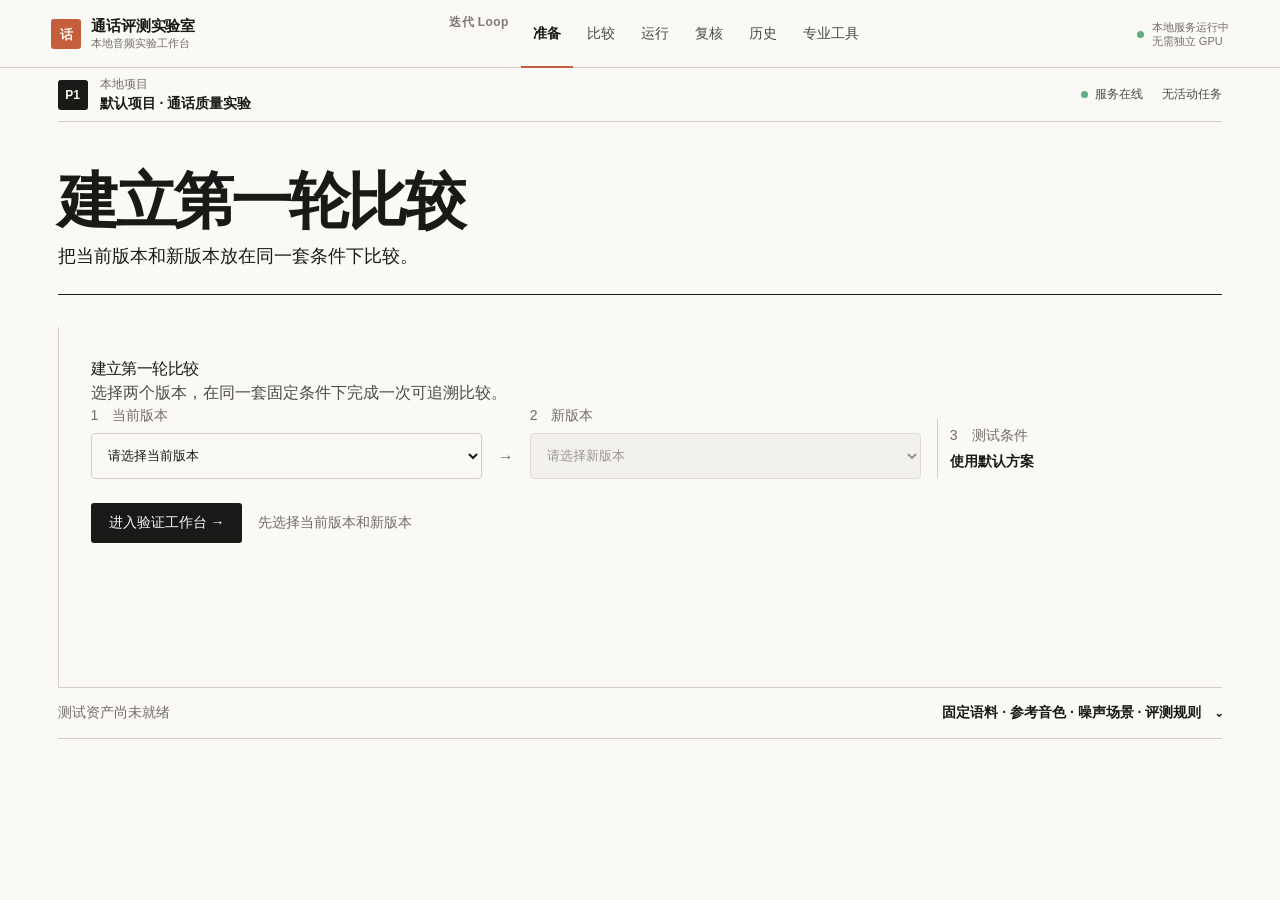
==== commit f148a2be: "feat: 完成通话评测实验室发布体验" ====
--- a/app/index.html
+++ b/app/index.html
@@ -3,7 +3,7 @@
 <head>
 <meta charset="UTF-8">
 <meta name="viewport" content="width=device-width, initial-scale=1.0, viewport-fit=cover">
-<title>Signal Desk · 通话评测工作台</title>
+<title>通话评测实验室</title>
 <meta name="description" content="无需独立 GPU 的通话音频实验工作台：语料、声线、TTS、信道、降噪、评测与闭环判定。">
 <script>
   // 双击 app/index.html 时，API 相对路径会落到 file://；自动回到本地服务，避免整页 Failed to fetch。
@@ -1563,7 +1563,7 @@
 </head>
 <body data-home-mode="first">
   <aside aria-label="工作台导航">
-    <div class="brand"><div class="logo">S</div><div><div class="t">Signal Desk</div><div class="s">通话评测工作台</div></div></div>
+    <div class="brand"><div class="logo">话</div><div><div class="t">通话评测实验室</div><div class="s">本地音频实验工作台</div></div></div>
     <div class="side-links">
       <p class="nav-label">迭代 Loop</p>
       <button class="nav-item active" type="button" data-loop-stage="prepare" onclick="goLoopStage('prepare')">准备</button>
--- a/tokens.css
+++ b/tokens.css
@@ -1,4 +1,4 @@
-/* Signal Desk · locked design tokens · source of truth: design.md */
+/* 通话评测实验室 · locked design tokens · source of truth: design.md */
 :root {
   --color-paper: #FAF9F5;
   --color-paper-2: #EFEEE8;
